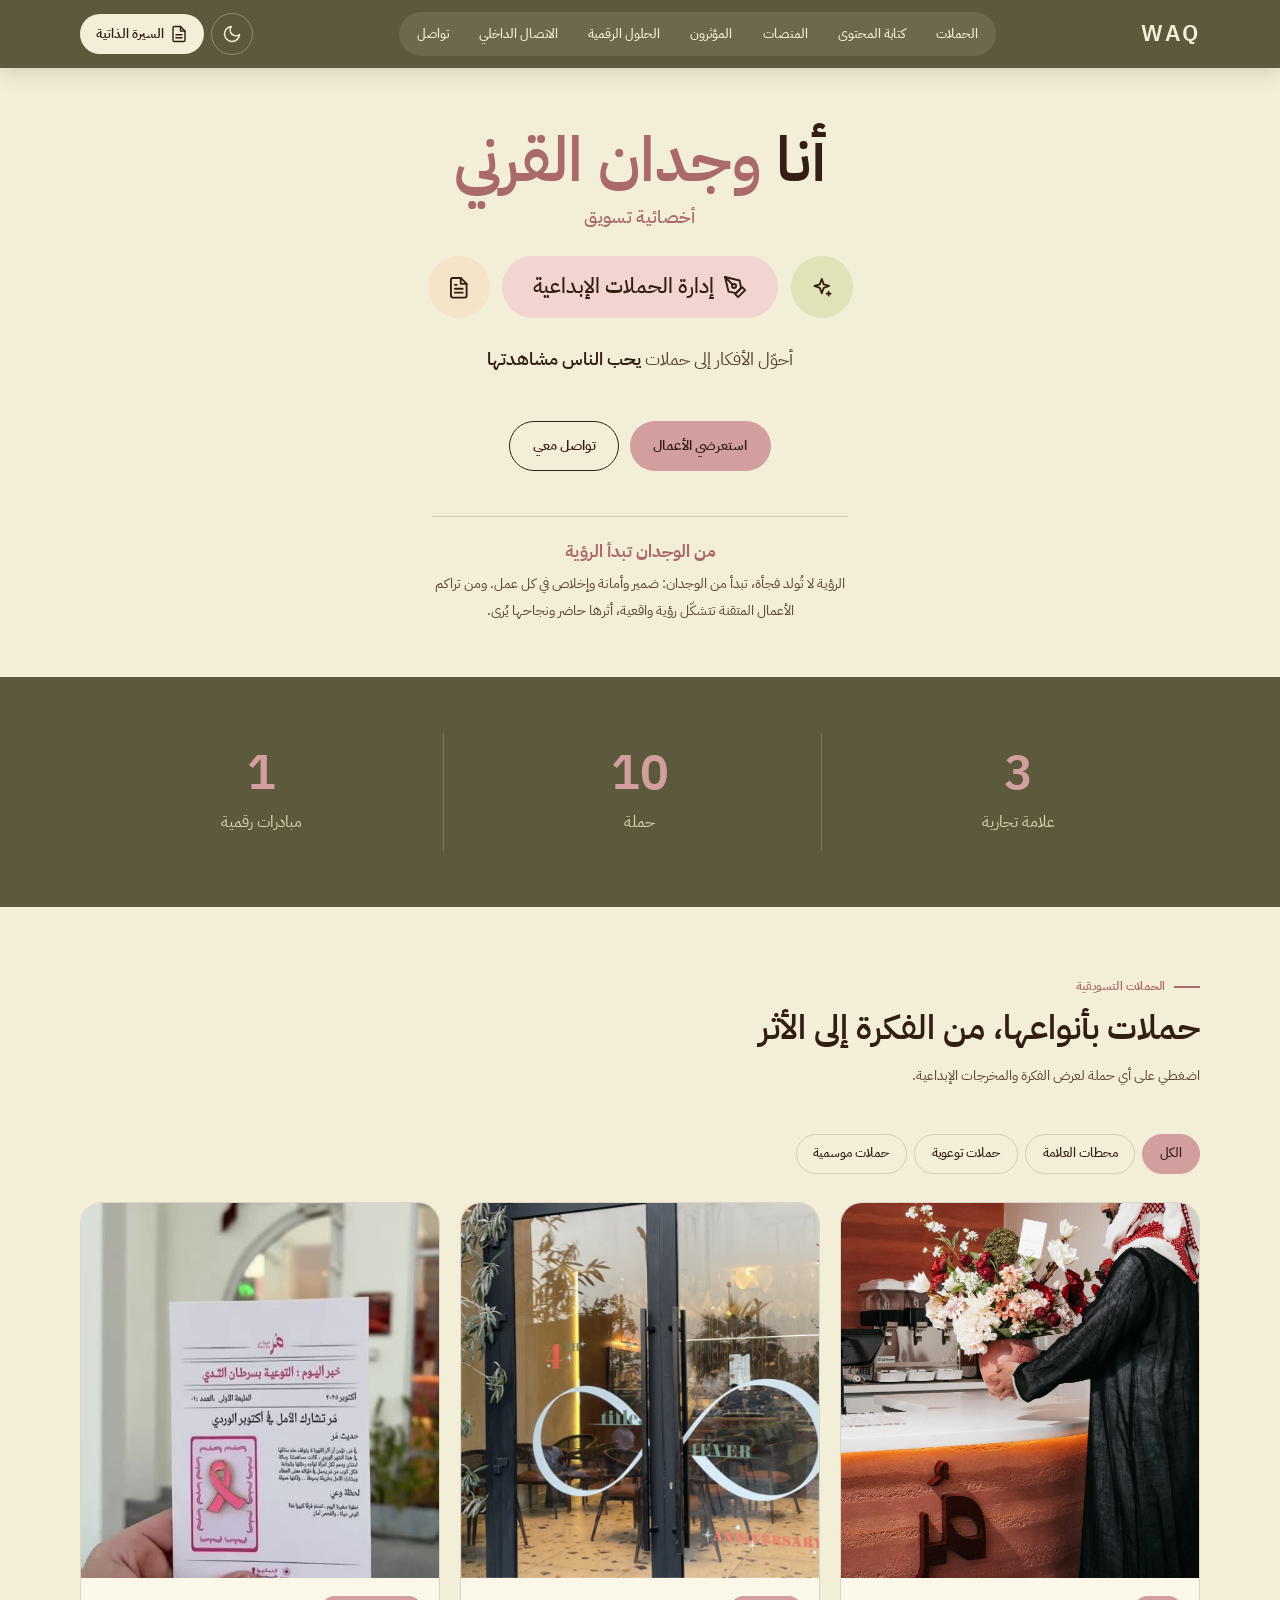
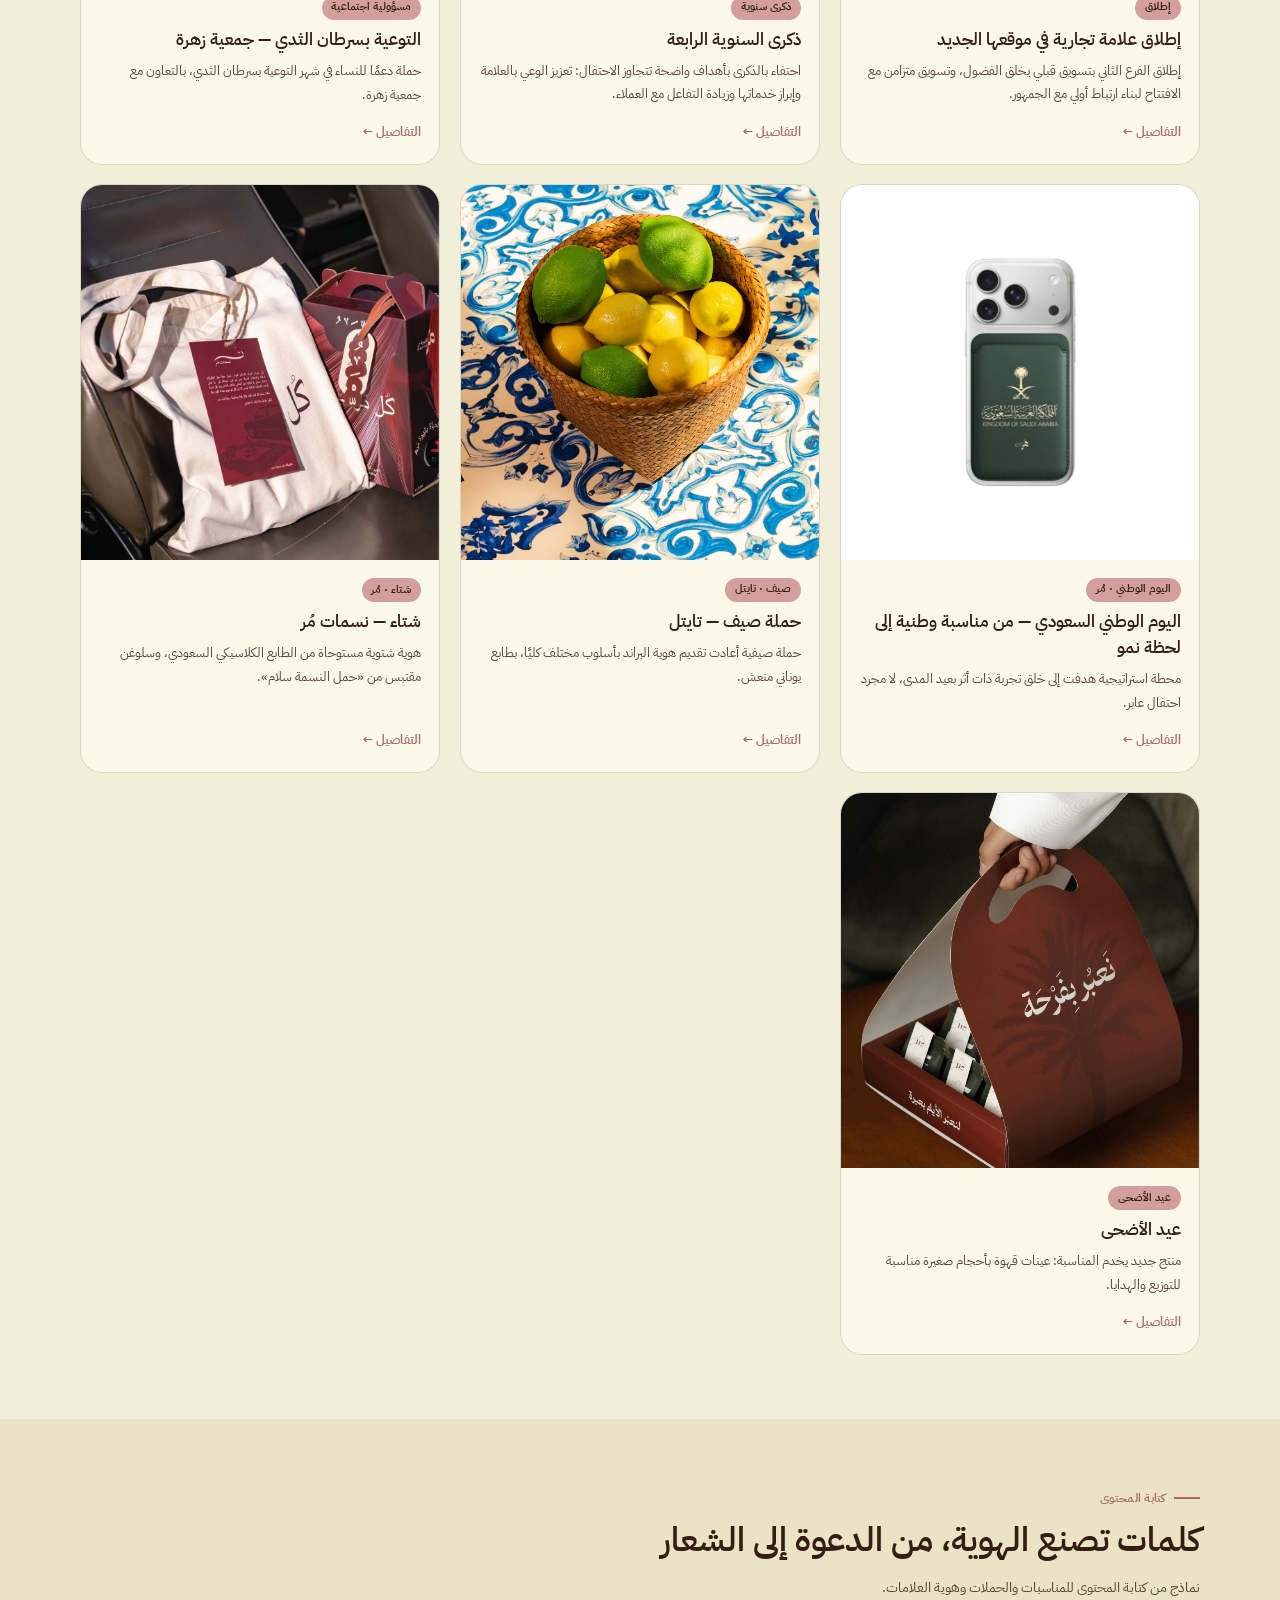
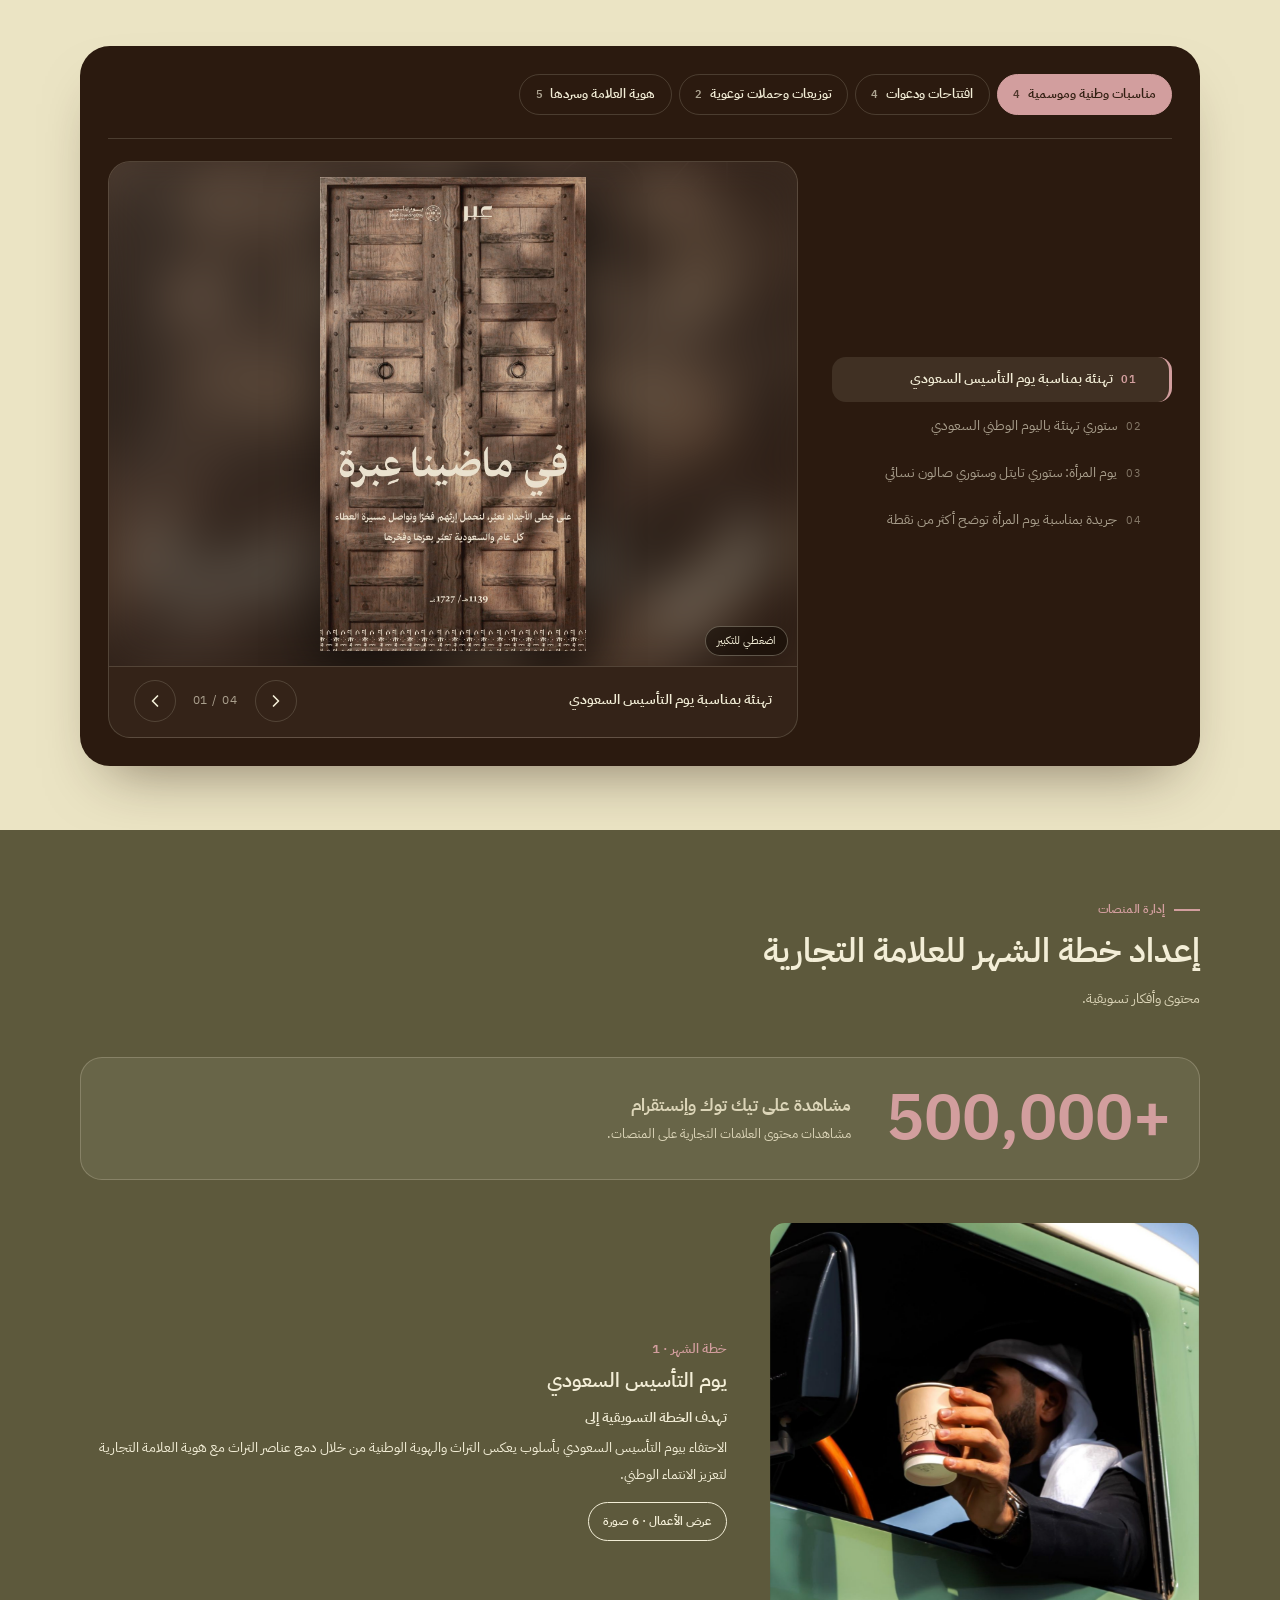
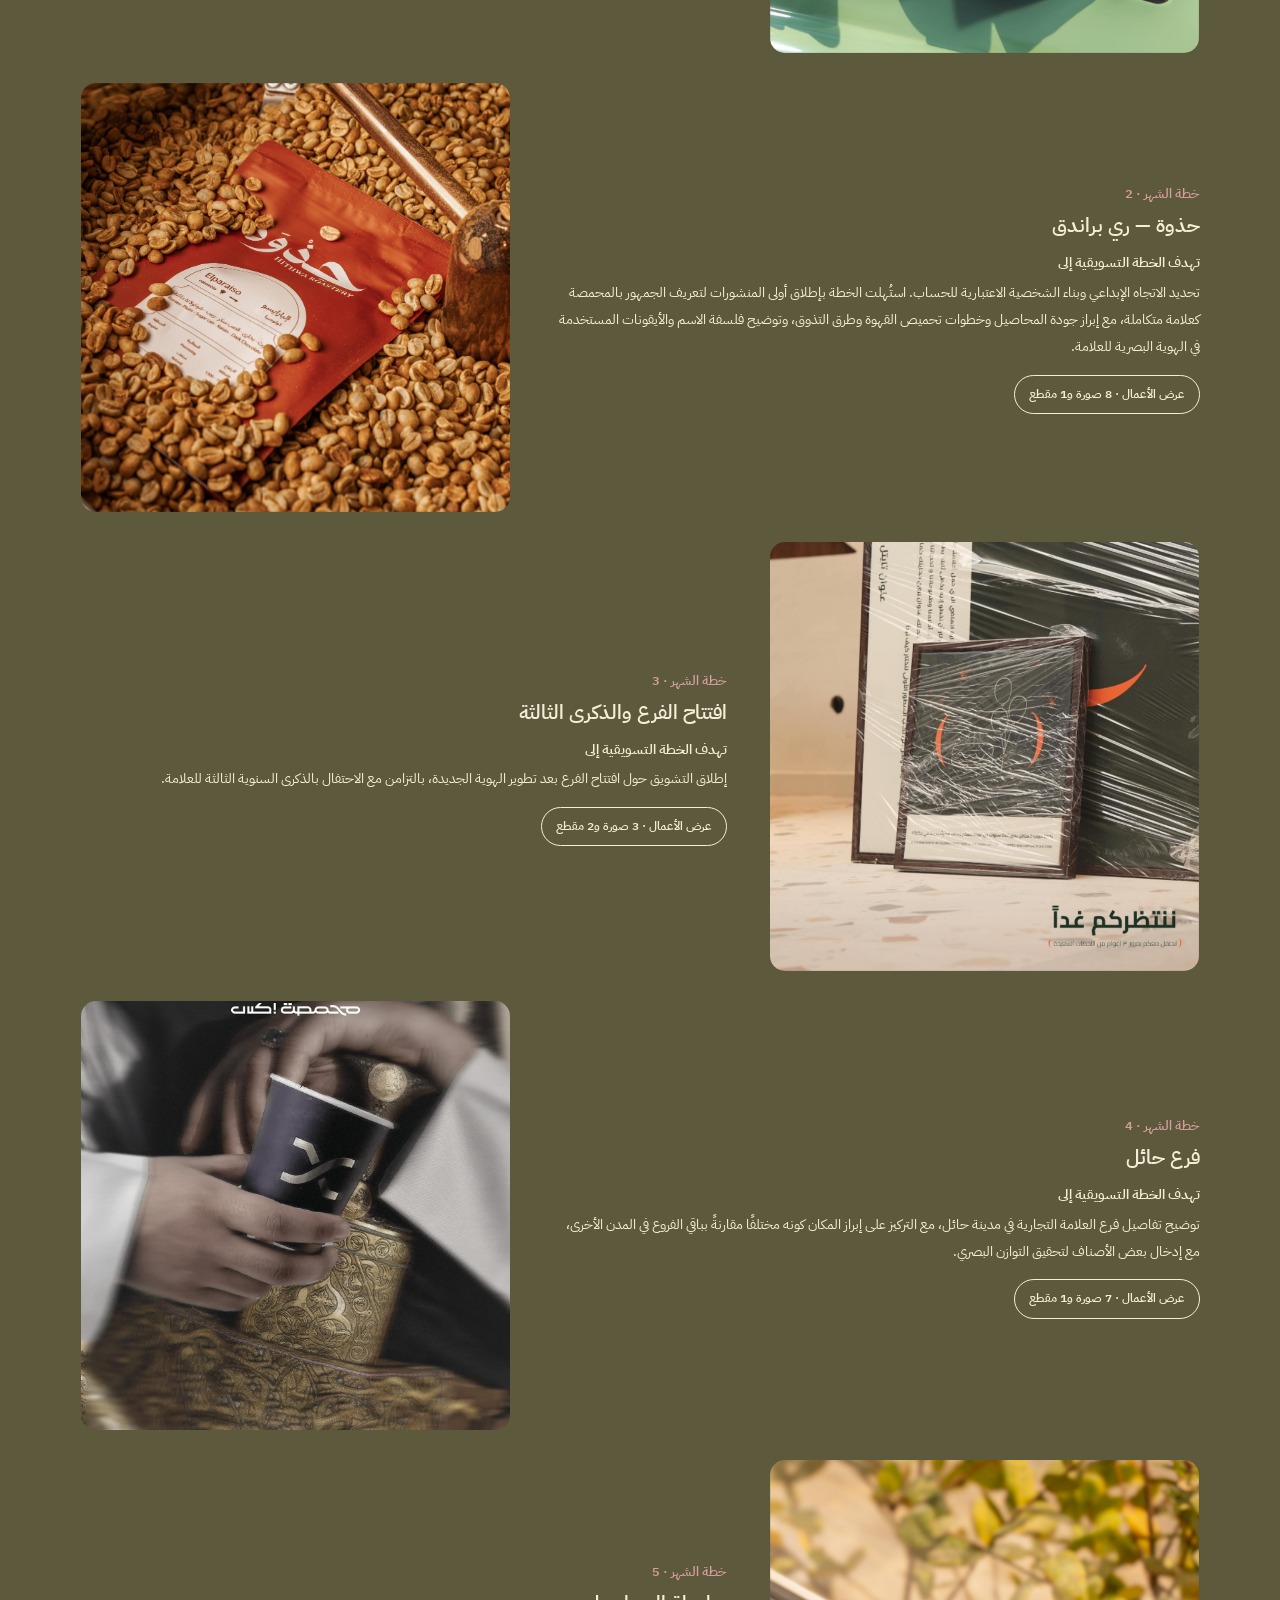
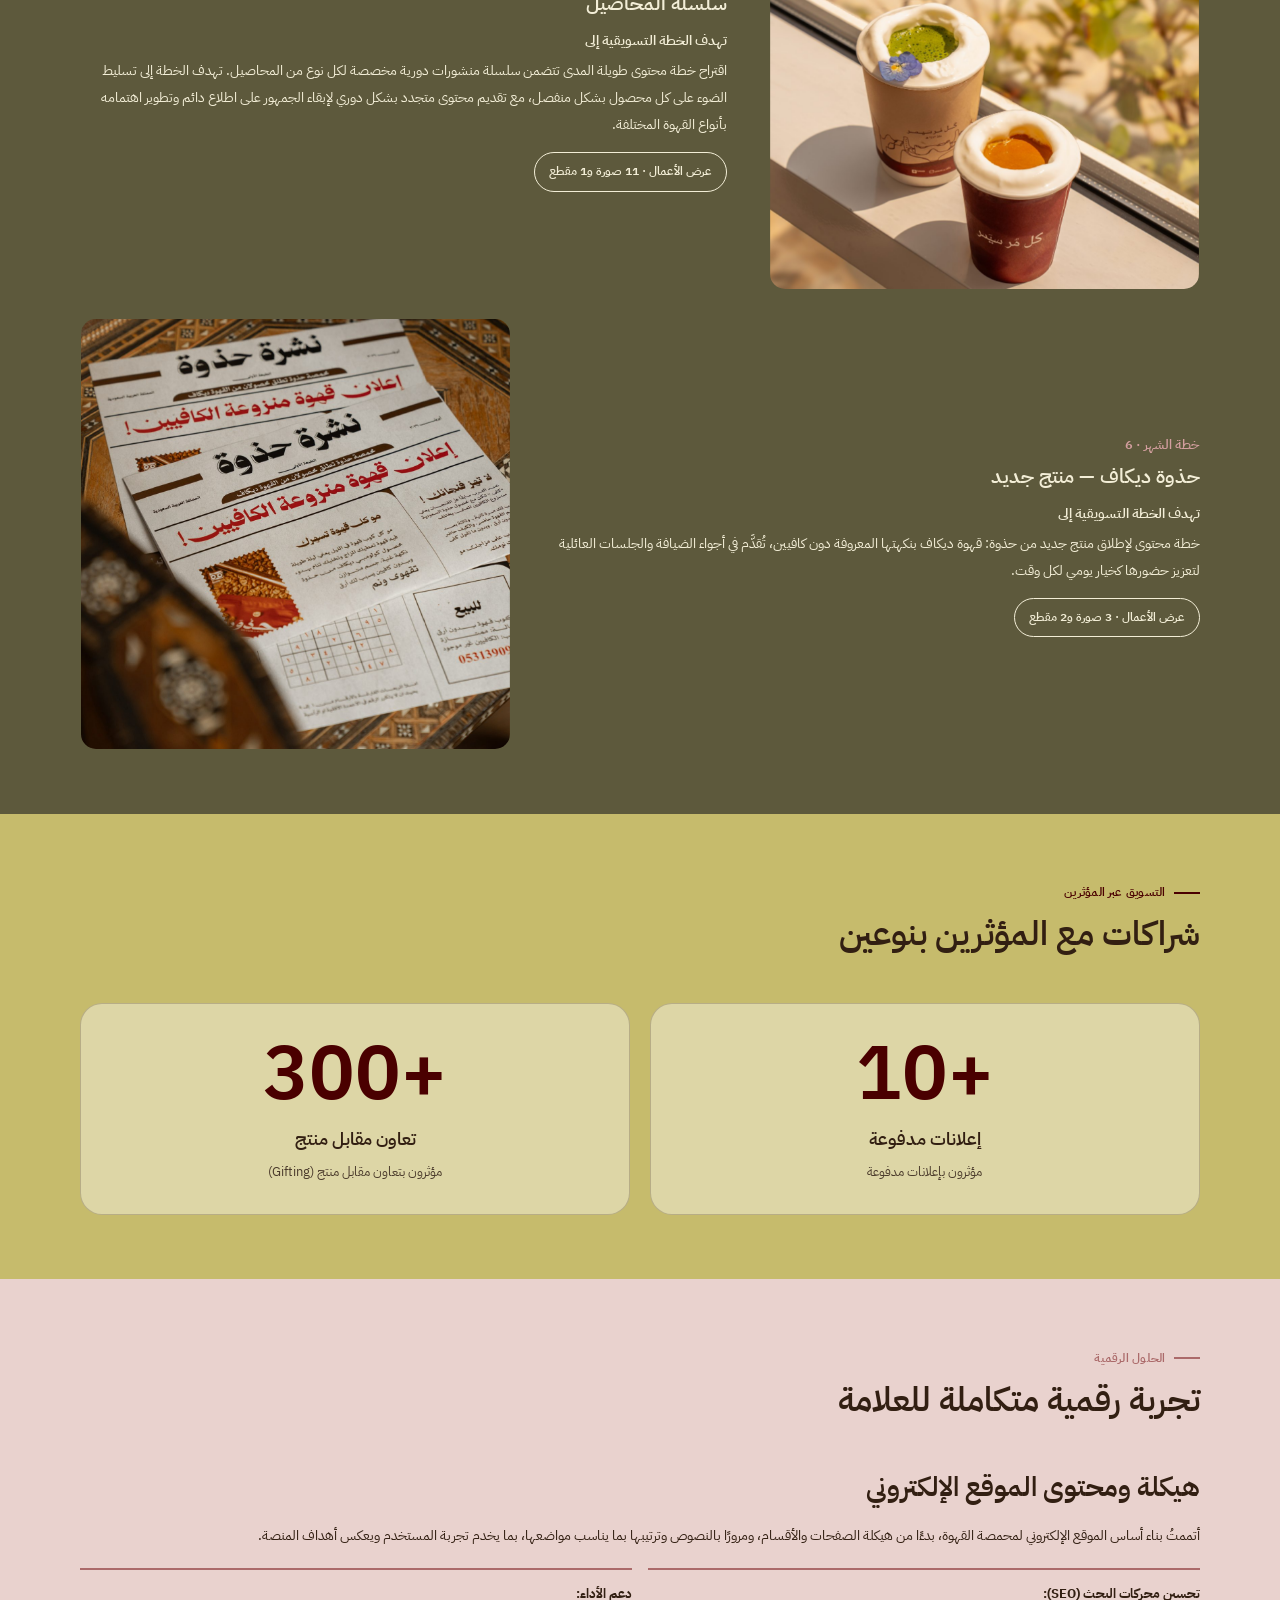
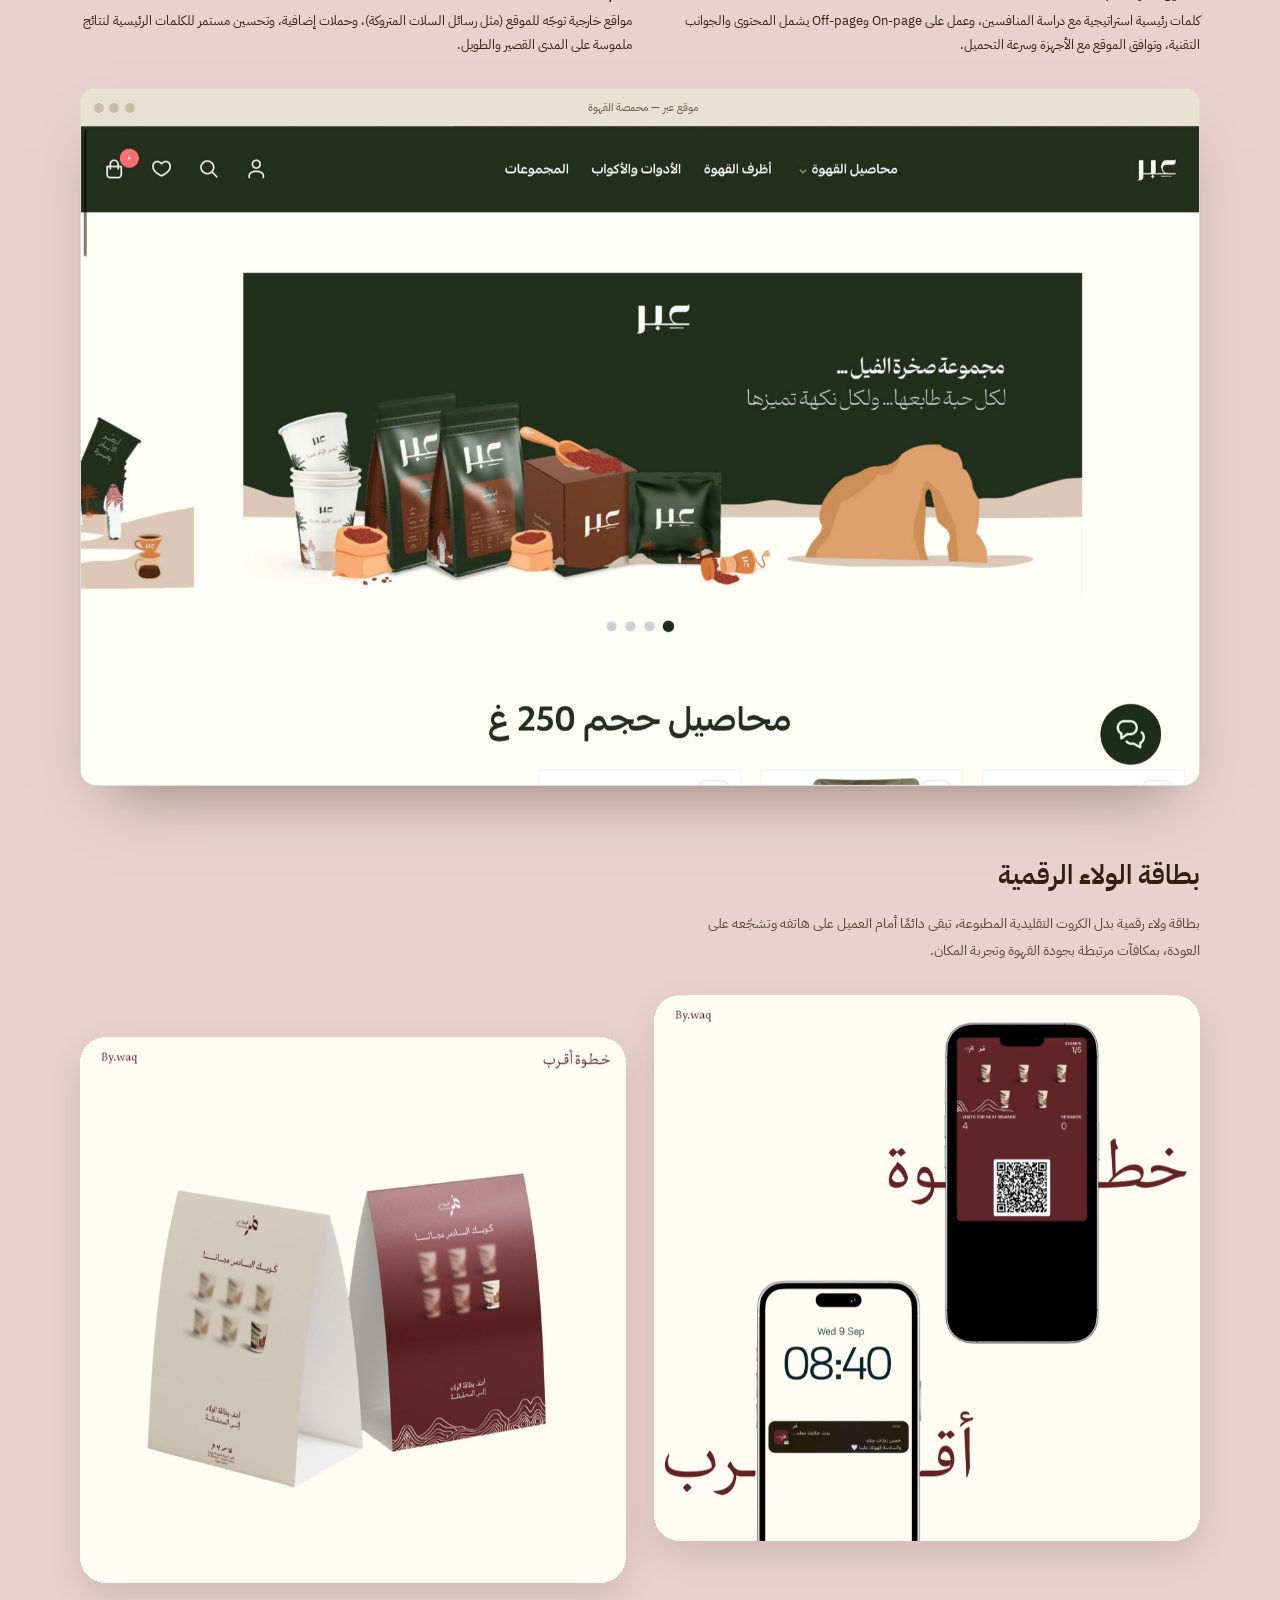
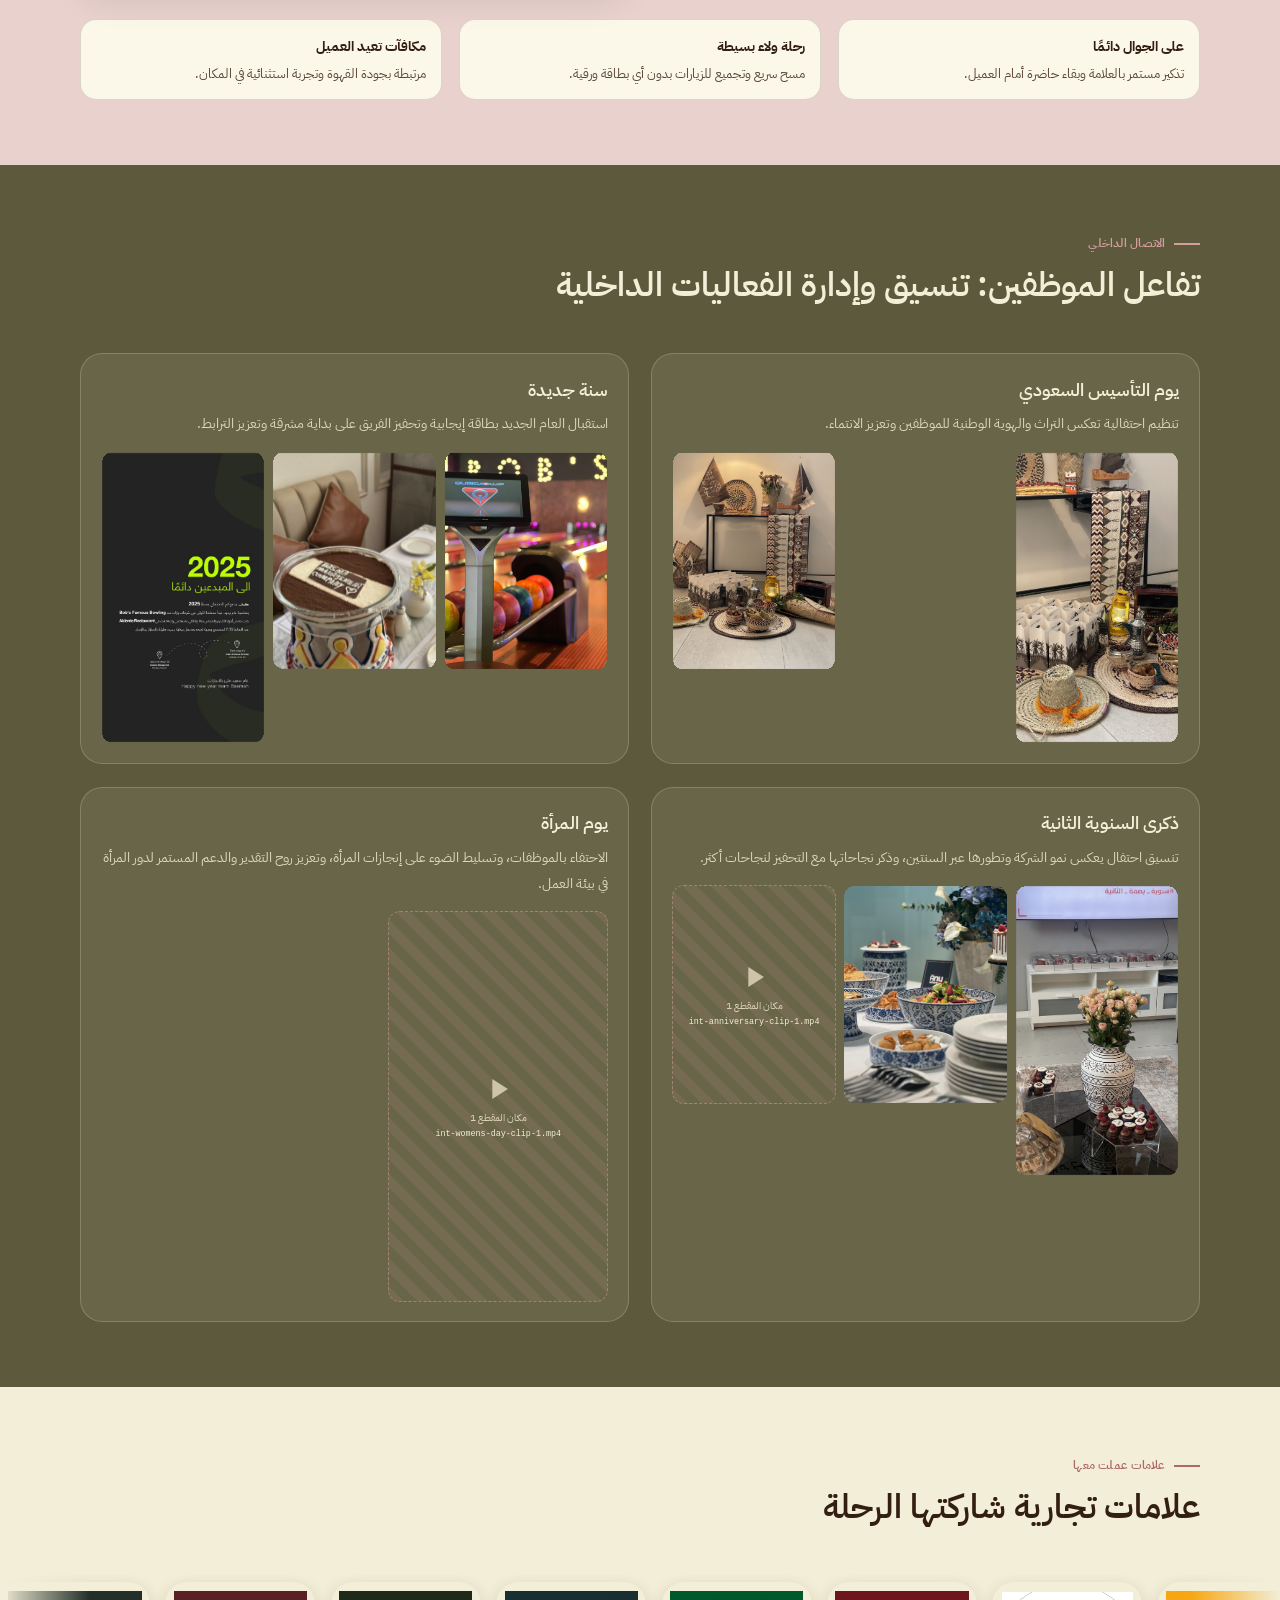
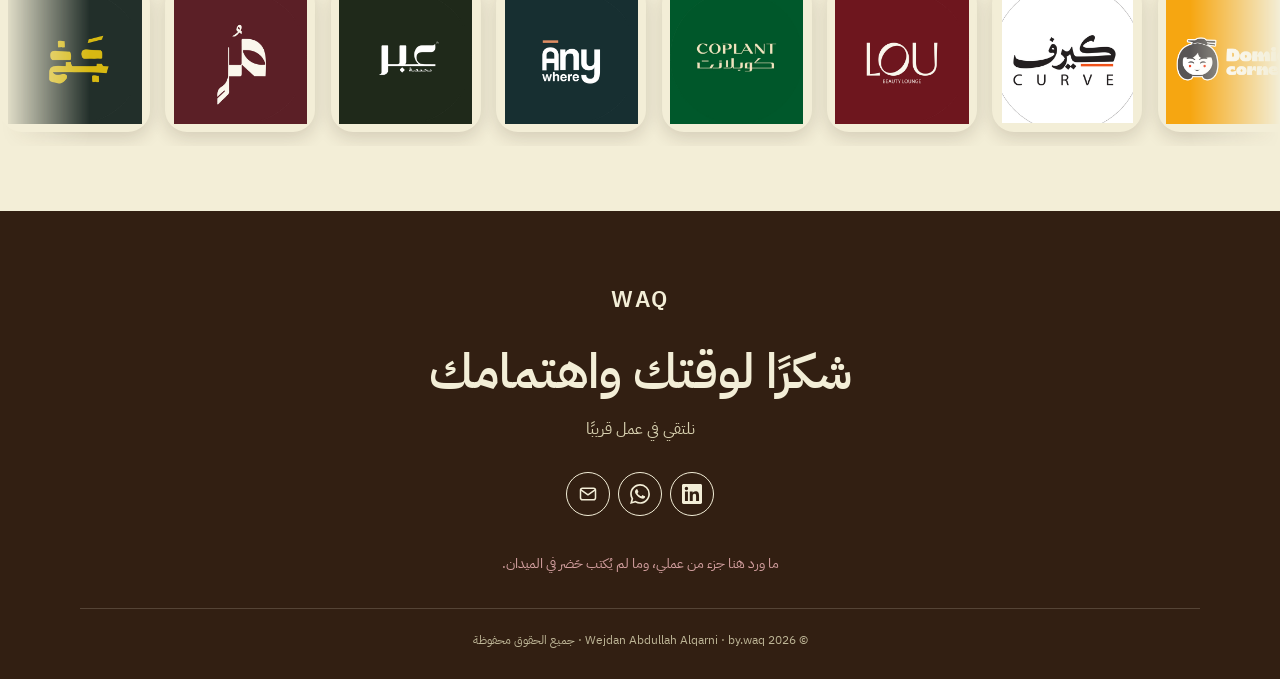
==== index.html @ c2cfd073 "Add files via upload" ====
<!doctype html>
<html lang="ar" dir="rtl">
<head>
<meta charset="utf-8">
<meta name="viewport" content="width=device-width, initial-scale=1">
<title>وجدان القرني | أخصائية تسويق</title>
<meta name="description" content="ملف أعمال وجدان القرني — متخصصة في التسويق: حملات إبداعية ميدانية ورقمية، إدارة العلامات التجارية، وخطط المحتوى.">
<meta name="theme-color" content="#F3EED7">
<!--
  ============ قبل الرفع على GitHub ============
  ابحثي في هذا الملف عن  TODO  وبدّلي الروابط:
    #TODO-linkedin  ← رابط لينكدإن
    #TODO-whatsapp  ← رابط واتساب (مثال: https://wa.me/9665XXXXXXXX)
    #TODO-email     ← mailto:بريدك@example.com
    #TODO-video-... ← روابط مقاطع تيك توك / إنستقرام لكل حملة
  الصور: ارفعي كل صورة داخل مجلد images بنفس الاسم المكتوب في الخانة (jpg أو png).
-->
<link rel="preconnect" href="https://fonts.googleapis.com">
<link rel="preconnect" href="https://fonts.gstatic.com" crossorigin>
<link href="https://fonts.googleapis.com/css2?family=IBM+Plex+Sans+Arabic:wght@300;400;500;600;700&display=swap" rel="stylesheet">
<link rel="stylesheet" href="style.css">
<script>
  (function () {
    var d = document.documentElement; d.classList.add('js');
    var t = null; try { t = localStorage.getItem('theme'); } catch (e) {}
    if (t !== 'dark' && t !== 'light') t = window.matchMedia('(prefers-color-scheme: dark)').matches ? 'dark' : 'light';
    d.setAttribute('data-theme', t);
  })();
</script>
</head>
<body id="top">
<div class="progress" aria-hidden="true"></div>

<header class="site-header">
  <div class="container header-in">
    <a class="logo" href="#top" aria-label="WAQ — أعلى الصفحة"><span>W</span><span>A</span><span>Q</span></a>
    <nav class="nav" id="nav" aria-label="التنقل الرئيسي">
      <a href="#campaigns">الحملات</a>
      <a href="#writing">كتابة المحتوى</a>
      <a href="#platforms">المنصات</a>
      <a href="#influencers">المؤثرون</a>
      <a href="#digital">الحلول الرقمية</a>
      <a href="#internal">الاتصال الداخلي</a>
      <a href="#contact">تواصل</a>
    </nav>
    <div class="header-actions">
      <button class="icon-btn theme-toggle" id="theme-toggle" type="button" aria-pressed="false" aria-label="التبديل إلى الوضع الداكن"><svg class="sun" viewBox="0 0 24 24" fill="none" stroke="currentColor" stroke-width="1.8" stroke-linecap="round" aria-hidden="true"><circle cx="12" cy="12" r="4"/><path d="M12 2v2M12 20v2M2 12h2M20 12h2M4.9 4.9l1.4 1.4M17.7 17.7l1.4 1.4M4.9 19.1l1.4-1.4M17.7 6.3l1.4-1.4"/></svg><svg class="moon" viewBox="0 0 24 24" fill="none" stroke="currentColor" stroke-width="1.8" stroke-linecap="round" stroke-linejoin="round" aria-hidden="true"><path d="M21 12.8A9 9 0 1111.2 3a7 7 0 009.8 9.8z"/></svg></button>
      <a class="cv-btn" href="cv.pdf" target="_blank" rel="noopener"><svg viewBox="0 0 24 24" fill="none" stroke="currentColor" stroke-width="1.9" stroke-linecap="round" stroke-linejoin="round" aria-hidden="true"><path d="M14 2H6a2 2 0 00-2 2v16a2 2 0 002 2h12a2 2 0 002-2V8z"/><path d="M14 2v6h6M16 13H8M16 17H8"/></svg><span>السيرة الذاتية</span></a>
      <button class="icon-btn menu-btn" id="menu-btn" type="button" aria-expanded="false" aria-controls="nav" aria-label="القائمة">
        <svg viewBox="0 0 24 24" fill="none" stroke="currentColor" stroke-width="2" stroke-linecap="round" aria-hidden="true"><path d="M4 7h16M4 12h16M4 17h16"/></svg>
      </button>
    </div>
  </div>
</header>

<main>
  <!-- ========== الرئيسية ========== -->
  <section class="hero">
    <div class="container hero-in">
      <h1 class="reveal d1">أنا <em>وجدان القرني</em></h1>
      <p class="job reveal d1">أخصائية تسويق</p>
      <div class="roles reveal d2" id="roles" aria-live="polite">
        <span class="role-side" id="role-prev" style="--tint:#E1E2B8"><svg viewBox="0 0 24 24" fill="none" stroke="currentColor" stroke-width="1.9" stroke-linecap="round" stroke-linejoin="round" aria-hidden="true"><path d="M12 3l2 5.6L19.5 10 14 12l-2 5.6L10 12 4.5 10 10 8.6z"/><path d="M19 16v4M17 18h4"/></svg></span>
        <span class="role-main" id="role-main" style="--tint:#F2D5D0"><svg viewBox="0 0 24 24" fill="none" stroke="currentColor" stroke-width="1.9" stroke-linecap="round" stroke-linejoin="round" aria-hidden="true"><path d="M12 19l7-7 3 3-7 7-3-3z"/><path d="M18 13l-1.5-7.5L2 2l3.5 14.5L13 18l5-5z"/><path d="M2 2l7.6 7.6"/><circle cx="11" cy="11" r="2"/></svg><span class="role-text">إدارة الحملات الإبداعية</span></span>
        <span class="role-side" id="role-next" style="--tint:#F6E4C8"><svg viewBox="0 0 24 24" fill="none" stroke="currentColor" stroke-width="1.9" stroke-linecap="round" stroke-linejoin="round" aria-hidden="true"><path d="M14 2H6a2 2 0 00-2 2v16a2 2 0 002 2h12a2 2 0 002-2V8z"/><path d="M14 2v6h6M16 13H8M16 17H8M10 9H8"/></svg></span>
      </div>
      <p class="tagline reveal d2" id="tagline">أحوّل الأفكار إلى حملات <b>يحب الناس مشاهدتها</b></p>
      <div class="hero-actions reveal d2">
        <a class="btn btn-primary" href="#campaigns">استعرضي الأعمال</a>
        <a class="btn btn-ghost" href="#contact">تواصل معي</a>
      </div>
      <div class="hero-quote reveal">
        <strong>من الوجدان تبدأ الرؤية</strong>
        الرؤية لا تُولد فجأة، تبدأ من الوجدان: ضمير وأمانة وإخلاص في كل عمل. ومن تراكم الأعمال المتقنة تتشكّل رؤية واقعية، أثرها حاضر ونجاحها يُرى.
      </div>
    </div>
    <script type="application/json" id="roles-data">[{"title": "إدارة الحملات الإبداعية", "icon": "<svg viewBox=\"0 0 24 24\" fill=\"none\" stroke=\"currentColor\" stroke-width=\"1.9\" stroke-linecap=\"round\" stroke-linejoin=\"round\" aria-hidden=\"true\"><path d=\"M12 19l7-7 3 3-7 7-3-3z\"/><path d=\"M18 13l-1.5-7.5L2 2l3.5 14.5L13 18l5-5z\"/><path d=\"M2 2l7.6 7.6\"/><circle cx=\"11\" cy=\"11\" r=\"2\"/><\/svg>", "tint": "#F2D5D0", "tag": "أحوّل الأفكار إلى حملات <b>يحب الناس مشاهدتها<\/b>"}, {"title": "كتابة المحتوى", "icon": "<svg viewBox=\"0 0 24 24\" fill=\"none\" stroke=\"currentColor\" stroke-width=\"1.9\" stroke-linecap=\"round\" stroke-linejoin=\"round\" aria-hidden=\"true\"><path d=\"M14 2H6a2 2 0 00-2 2v16a2 2 0 002 2h12a2 2 0 002-2V8z\"/><path d=\"M14 2v6h6M16 13H8M16 17H8M10 9H8\"/><\/svg>", "tint": "#F6E4C8", "tag": "أكتب رسائل واضحة وهادفة <b>تترك أثرًا<\/b>"}, {"title": "إدارة العلامات التجارية", "icon": "<svg viewBox=\"0 0 24 24\" fill=\"none\" stroke=\"currentColor\" stroke-width=\"1.9\" stroke-linecap=\"round\" stroke-linejoin=\"round\" aria-hidden=\"true\"><path d=\"M12 3l2 5.6L19.5 10 14 12l-2 5.6L10 12 4.5 10 10 8.6z\"/><path d=\"M19 16v4M17 18h4\"/><\/svg>", "tint": "#E1E2B8", "tag": "أبني حضور العلامة <b>من الفكرة إلى الأثر<\/b>"}]</script>
  </section>

  <!-- ========== العدّادات ========== -->
  <section class="band stats" aria-label="أرقام">
    <div class="container stats-grid">
      <div class="stat reveal"><span class="num" data-target="10" data-suffix="+">10+</span><div class="stat-label">علامة تجارية</div></div>
      <div class="stat reveal d1"><span class="num" data-target="30" data-suffix="+">30+</span><div class="stat-label">حملة</div></div>
      <div class="stat reveal d2"><span class="num" data-target="4" data-suffix="+">4+</span><div class="stat-label">مبادرات رقمية</div></div>
    </div>
  </section>

  <!-- ========== الحملات ========== -->
  <section class="section" id="campaigns">
    <div class="container">
      <div class="section-head reveal">
        <span class="eyebrow">الحملات التسويقية</span>
        <h2 class="title">حملات بأنواعها، من الفكرة إلى الأثر</h2>
        <p class="lead">اضغطي على أي حملة لعرض الفكرة والمخرجات الإبداعية.</p>
      </div>
      <div class="filters reveal" role="group" aria-label="تصفية الحملات">
        <button class="filter" type="button" data-filter="all" aria-pressed="true">الكل</button>
        <button class="filter" type="button" data-filter="launch" aria-pressed="false">محطات العلامة</button>
        <button class="filter" type="button" data-filter="awareness" aria-pressed="false">حملات توعوية</button>
        <button class="filter" type="button" data-filter="seasonal" aria-pressed="false">حملات موسمية</button>
      </div>
      <div class="cards">
        <article class="card" data-cat="launch" id="c-launch-1">
          <figure class="slot " data-src="launch-1-cover" data-alt="إطلاق علامة تجارية في موقعها الجديد — الغلاف"><span class="slot-label"><svg viewBox="0 0 24 24" fill="none" stroke="currentColor" stroke-width="1.6" stroke-linecap="round" stroke-linejoin="round" aria-hidden="true"><rect x="3" y="5" width="18" height="14" rx="2.5"/><circle cx="8.5" cy="10.5" r="1.6"/><path d="M21 16l-5-5-8 8"/></svg>صورة هنا<b>launch-1-cover.jpg</b></span></figure>
          <div class="card-body">
            <span class="tag">إطلاق</span>
            <h3><button type="button" aria-haspopup="dialog">إطلاق علامة تجارية في موقعها الجديد</button></h3>
            <p class="ex">إطلاق الفرع الثاني بتسويق قبلي يخلق الفضول، وتسويق متزامن مع الافتتاح لبناء ارتباط أولي مع الجمهور.</p>
            <span class="more">التفاصيل</span>
          </div>
          <div class="detail" hidden>
            <span class="tag">محطات العلامة · إطلاق</span>
            <h3>إطلاق علامة تجارية في موقعها الجديد</h3>
            
            <h4>الفكرة</h4><p>تم بناء الحملة بما يتوافق مع هوية العلامة، مع مراعاة طبيعة الفرع الثاني واختلاف جمهوره، والتركيز على تقديم تجربة إطلاق تعكس روح المكان وأسلوبه.</p><p>اعتمدت الحملة على تسويق قبلي لخلق الفضول، وتسويق متزامن مع الافتتاح لتعزيز الحضور وبناء ارتباط أولي مع الجمهور، مع الحفاظ على انسجام الرسالة البصرية والمحتوى عبر جميع نقاط التواصل.</p><h4>النهج الإبداعي للحملة</h4><p><b>المرجعيات الثقافية والبصرية:</b> استلهمت عناصر الحملة من رموز الهوية المتجذّرة في الذاكرة، حيث حضر الخيل بوصفه رمزًا للأصالة والماضي الحاضر، إلى جانب الهاتف والراديو كإشارات لزمنٍ عاش في التفاصيل وما زال أثره حاضرًا.</p><p><b>امتداد التراث في تجربة معاصرة:</b> تم اختيار عناصر مصنوعة يدويًا ضمن دعوات الافتتاح، لتجسيد الإبداع والأصالة المتجذّرة في الثقافة المحلية، وتحويل الدعوة إلى قطعة تحمل معنى وهوية.</p>
            <div class="gallery clips mosaic"><figure class="slot " data-src="launch-1-cover" data-alt="إطلاق علامة تجارية في موقعها الجديد — الغلاف" style="--r:4 / 5"><span class="slot-label"><svg viewBox="0 0 24 24" fill="none" stroke="currentColor" stroke-width="1.6" stroke-linecap="round" stroke-linejoin="round" aria-hidden="true"><rect x="3" y="5" width="18" height="14" rx="2.5"/><circle cx="8.5" cy="10.5" r="1.6"/><path d="M21 16l-5-5-8 8"/></svg>صورة هنا<b>launch-1-cover.jpg</b></span></figure><figure class="slot " data-src="launch-1-1" data-alt="إطلاق علامة تجارية في موقعها الجديد — صورة 1" style="--r:4 / 5"><span class="slot-label"><svg viewBox="0 0 24 24" fill="none" stroke="currentColor" stroke-width="1.6" stroke-linecap="round" stroke-linejoin="round" aria-hidden="true"><rect x="3" y="5" width="18" height="14" rx="2.5"/><circle cx="8.5" cy="10.5" r="1.6"/><path d="M21 16l-5-5-8 8"/></svg>صورة هنا<b>launch-1-1.jpg</b></span></figure><figure class="slot " data-src="launch-1-2" data-alt="إطلاق علامة تجارية في موقعها الجديد — صورة 2" style="--r:4 / 5"><span class="slot-label"><svg viewBox="0 0 24 24" fill="none" stroke="currentColor" stroke-width="1.6" stroke-linecap="round" stroke-linejoin="round" aria-hidden="true"><rect x="3" y="5" width="18" height="14" rx="2.5"/><circle cx="8.5" cy="10.5" r="1.6"/><path d="M21 16l-5-5-8 8"/></svg>صورة هنا<b>launch-1-2.jpg</b></span></figure><figure class="slot clip" data-embed="launch-1-clip-1.mp4" style="--r:9 / 16"><span class="slot-label"><svg viewBox="0 0 24 24" fill="currentColor" aria-hidden="true"><path d="M8 5v14l11-7z"/></svg>مكان المقطع 1<b>launch-1-clip-1.mp4</b></span></figure><figure class="slot clip" data-embed="launch-1-clip-2.mp4" style="--r:9 / 16"><span class="slot-label"><svg viewBox="0 0 24 24" fill="currentColor" aria-hidden="true"><path d="M8 5v14l11-7z"/></svg>مكان المقطع 2<b>launch-1-clip-2.mp4</b></span></figure><figure class="slot clip" data-embed="launch-1-clip-3.mp4" style="--r:9 / 16"><span class="slot-label"><svg viewBox="0 0 24 24" fill="currentColor" aria-hidden="true"><path d="M8 5v14l11-7z"/></svg>مكان المقطع 3<b>launch-1-clip-3.mp4</b></span></figure></div>
            
          </div>
        </article>
        <article class="card" data-cat="launch" id="c-anniversary-4">
          <figure class="slot " data-src="anniversary-4-cover" data-alt="ذكرى السنوية الرابعة — الغلاف"><span class="slot-label"><svg viewBox="0 0 24 24" fill="none" stroke="currentColor" stroke-width="1.6" stroke-linecap="round" stroke-linejoin="round" aria-hidden="true"><rect x="3" y="5" width="18" height="14" rx="2.5"/><circle cx="8.5" cy="10.5" r="1.6"/><path d="M21 16l-5-5-8 8"/></svg>صورة هنا<b>anniversary-4-cover.jpg</b></span></figure>
          <div class="card-body">
            <span class="tag">ذكرى سنوية</span>
            <h3><button type="button" aria-haspopup="dialog">ذكرى السنوية الرابعة</button></h3>
            <p class="ex">احتفاء بالذكرى بأهداف واضحة تتجاوز الاحتفال: تعزيز الوعي بالعلامة وإبراز خدماتها وزيادة التفاعل مع العملاء.</p>
            <span class="more">التفاصيل</span>
          </div>
          <div class="detail" hidden>
            <span class="tag">محطات العلامة · ذكرى سنوية</span>
            <h3>ذكرى السنوية الرابعة</h3>
            
            <h4>الفكرة</h4><p>جاءت هذه الحملة احتفاءً بالذكرى السنوية الرابعة بأسلوب مختلف عن المعتاد، إذ طُرحت خطة متميزة تختلف عن الحملات السابقة، حيث تم رسم أهداف واضحة تتجاوز كونها مجرد احتفال بالذكرى، لتسهم في تعزيز الوعي بالعلامة، وإبراز خدماتها الأساسية، وزيادة التفاعل مع العملاء.</p><h4>المخرجات الإبداعية</h4><p><b>الهدايا التذكارية:</b> صُنعت بتصاميم خاصة بهوية العلامة التجارية، واختيرت ميداليات بدرجات ألوان محددة وعبارات مختلفة.</p><p><b>التجربة داخل الفعالية:</b> تنسيق الفعالية على مدار يومين بأسلوب كلاسيكي، مع دمج الخدمات الأساسية للعلامة مثل الكيترنق ضمن التنسيق بشكل مبتكر.</p><p><b>المحتوى البصري والتسويقي:</b> صور وفيديوهات الحملة، والتسويق عبر المؤثرين، لدعم الحملة ونشرها للجمهور المستهدف.</p>
            <div class="gallery" style="grid-template-columns:repeat(3,1fr)"><figure class="slot " data-src="anniversary-4-cover" data-alt="ذكرى السنوية الرابعة — الغلاف" style="--r:4 / 5"><span class="slot-label"><svg viewBox="0 0 24 24" fill="none" stroke="currentColor" stroke-width="1.6" stroke-linecap="round" stroke-linejoin="round" aria-hidden="true"><rect x="3" y="5" width="18" height="14" rx="2.5"/><circle cx="8.5" cy="10.5" r="1.6"/><path d="M21 16l-5-5-8 8"/></svg>صورة هنا<b>anniversary-4-cover.jpg</b></span></figure><figure class="slot " data-src="anniversary-4-1" data-alt="ذكرى السنوية الرابعة — صورة 1" style="--r:4 / 5"><span class="slot-label"><svg viewBox="0 0 24 24" fill="none" stroke="currentColor" stroke-width="1.6" stroke-linecap="round" stroke-linejoin="round" aria-hidden="true"><rect x="3" y="5" width="18" height="14" rx="2.5"/><circle cx="8.5" cy="10.5" r="1.6"/><path d="M21 16l-5-5-8 8"/></svg>صورة هنا<b>anniversary-4-1.jpg</b></span></figure><figure class="slot " data-src="anniversary-4-2" data-alt="ذكرى السنوية الرابعة — صورة 2" style="--r:4 / 5"><span class="slot-label"><svg viewBox="0 0 24 24" fill="none" stroke="currentColor" stroke-width="1.6" stroke-linecap="round" stroke-linejoin="round" aria-hidden="true"><rect x="3" y="5" width="18" height="14" rx="2.5"/><circle cx="8.5" cy="10.5" r="1.6"/><path d="M21 16l-5-5-8 8"/></svg>صورة هنا<b>anniversary-4-2.jpg</b></span></figure><figure class="slot " data-src="anniversary-4-3" data-alt="ذكرى السنوية الرابعة — صورة 3" style="--r:4 / 5"><span class="slot-label"><svg viewBox="0 0 24 24" fill="none" stroke="currentColor" stroke-width="1.6" stroke-linecap="round" stroke-linejoin="round" aria-hidden="true"><rect x="3" y="5" width="18" height="14" rx="2.5"/><circle cx="8.5" cy="10.5" r="1.6"/><path d="M21 16l-5-5-8 8"/></svg>صورة هنا<b>anniversary-4-3.jpg</b></span></figure><figure class="slot " data-src="anniversary-4-4" data-alt="ذكرى السنوية الرابعة — صورة 4" style="--r:4 / 5"><span class="slot-label"><svg viewBox="0 0 24 24" fill="none" stroke="currentColor" stroke-width="1.6" stroke-linecap="round" stroke-linejoin="round" aria-hidden="true"><rect x="3" y="5" width="18" height="14" rx="2.5"/><circle cx="8.5" cy="10.5" r="1.6"/><path d="M21 16l-5-5-8 8"/></svg>صورة هنا<b>anniversary-4-4.jpg</b></span></figure><figure class="slot " data-src="anniversary-4-5" data-alt="ذكرى السنوية الرابعة — صورة 5" style="--r:4 / 5"><span class="slot-label"><svg viewBox="0 0 24 24" fill="none" stroke="currentColor" stroke-width="1.6" stroke-linecap="round" stroke-linejoin="round" aria-hidden="true"><rect x="3" y="5" width="18" height="14" rx="2.5"/><circle cx="8.5" cy="10.5" r="1.6"/><path d="M21 16l-5-5-8 8"/></svg>صورة هنا<b>anniversary-4-5.jpg</b></span></figure></div>
            
          </div>
        </article>
        <article class="card" data-cat="awareness" id="c-awareness-bc">
          <figure class="slot " data-src="awareness-bc-cover" data-alt="التوعية بسرطان الثدي — جمعية زهرة — الغلاف"><span class="slot-label"><svg viewBox="0 0 24 24" fill="none" stroke="currentColor" stroke-width="1.6" stroke-linecap="round" stroke-linejoin="round" aria-hidden="true"><rect x="3" y="5" width="18" height="14" rx="2.5"/><circle cx="8.5" cy="10.5" r="1.6"/><path d="M21 16l-5-5-8 8"/></svg>صورة هنا<b>awareness-bc-cover.jpg</b></span></figure>
          <div class="card-body">
            <span class="tag">مسؤولية اجتماعية</span>
            <h3><button type="button" aria-haspopup="dialog">التوعية بسرطان الثدي — جمعية زهرة</button></h3>
            <p class="ex">حملة دعمًا للنساء في شهر التوعية بسرطان الثدي، بالتعاون مع جمعية زهرة.</p>
            <span class="more">التفاصيل</span>
          </div>
          <div class="detail" hidden>
            <span class="tag">حملات توعوية · مسؤولية اجتماعية</span>
            <h3>التوعية بسرطان الثدي — جمعية زهرة</h3>
            
            <h4>الفكرة</h4><p>المساهمة في المجتمع ورفع الوعي بالقضايا الصحية مسؤولية لا تنفصل عن دور العلامات التي تمتلك صوتًا وحضورًا ومعرفة. وفي شهر التوعية بسرطان الثدي، جاءت الحملة دعمًا للنساء، وإيمانًا بأن التوعية فعل إنساني قبل أن تكون مبادرة تسويقية، وانطلاقًا من قناعة راسخة بأن نصف المجتمع نساء، ودعمهن واجب مستمر.</p><p>نُفذت الحملة بالتعاون مع جمعية زهرة، عبر تقديم ما أمكن من دعم ومشاركة، بهدف المساهمة في نشر الوعي، وتعزيز ثقافة الفحص المبكر، والوقوف إلى جانب النساء في هذه القضية الإنسانية.</p>
            <div class="gallery clips mosaic"><figure class="slot " data-src="awareness-bc-1" data-alt="التوعية بسرطان الثدي — جمعية زهرة — صورة 1" style="--r:4 / 5"><span class="slot-label"><svg viewBox="0 0 24 24" fill="none" stroke="currentColor" stroke-width="1.6" stroke-linecap="round" stroke-linejoin="round" aria-hidden="true"><rect x="3" y="5" width="18" height="14" rx="2.5"/><circle cx="8.5" cy="10.5" r="1.6"/><path d="M21 16l-5-5-8 8"/></svg>صورة هنا<b>awareness-bc-1.jpg</b></span></figure><figure class="slot " data-src="awareness-bc-2" data-alt="التوعية بسرطان الثدي — جمعية زهرة — صورة 2" style="--r:4 / 5"><span class="slot-label"><svg viewBox="0 0 24 24" fill="none" stroke="currentColor" stroke-width="1.6" stroke-linecap="round" stroke-linejoin="round" aria-hidden="true"><rect x="3" y="5" width="18" height="14" rx="2.5"/><circle cx="8.5" cy="10.5" r="1.6"/><path d="M21 16l-5-5-8 8"/></svg>صورة هنا<b>awareness-bc-2.jpg</b></span></figure><figure class="slot clip" data-embed="awareness-bc-clip-1.mp4" style="--r:9 / 16"><span class="slot-label"><svg viewBox="0 0 24 24" fill="currentColor" aria-hidden="true"><path d="M8 5v14l11-7z"/></svg>مكان المقطع 1<b>awareness-bc-clip-1.mp4</b></span></figure><figure class="slot clip" data-embed="awareness-bc-clip-2.mp4" style="--r:9 / 16"><span class="slot-label"><svg viewBox="0 0 24 24" fill="currentColor" aria-hidden="true"><path d="M8 5v14l11-7z"/></svg>مكان المقطع 2<b>awareness-bc-clip-2.mp4</b></span></figure></div>
            
          </div>
        </article>
        <article class="card" data-cat="seasonal" id="c-national-day">
          <figure class="slot " data-src="national-day-cover" data-alt="اليوم الوطني السعودي — من مناسبة وطنية إلى لحظة نمو — الغلاف"><span class="slot-label"><svg viewBox="0 0 24 24" fill="none" stroke="currentColor" stroke-width="1.6" stroke-linecap="round" stroke-linejoin="round" aria-hidden="true"><rect x="3" y="5" width="18" height="14" rx="2.5"/><circle cx="8.5" cy="10.5" r="1.6"/><path d="M21 16l-5-5-8 8"/></svg>صورة هنا<b>national-day-cover.jpg</b></span></figure>
          <div class="card-body">
            <span class="tag">اليوم الوطني · مُر</span>
            <h3><button type="button" aria-haspopup="dialog">اليوم الوطني السعودي — من مناسبة وطنية إلى لحظة نمو</button></h3>
            <p class="ex">محطة استراتيجية هدفت إلى خلق تجربة ذات أثر بعيد المدى، لا مجرد احتفال عابر.</p>
            <span class="more">التفاصيل</span>
          </div>
          <div class="detail" hidden>
            <span class="tag">حملات موسمية · اليوم الوطني</span>
            <h3>اليوم الوطني السعودي — من مناسبة وطنية إلى لحظة نمو</h3>
            <div class="brand-line">مُر</div>
            <h4>حملات بهوية وطنية ممتدة</h4><p>جاءت حملات اليوم الوطني السعودي كمساحة إبداعية للاحتفاء بالهوية السعودية بما تحمله من عمق ثقافي وتاريخي، مع تقديمها بصيغة معاصرة قابلة للاستمرار.</p><p>اعتمدت الحملات على الإطلاق المبكر، وبناء تجربة وطنية تتجاوز المناسبة، حيث ضمّت المنتجات والهدايا بأسلوب يعكس التراث السعودي ويترك أثرًا يبقى مع الجمهور، مع مراعاة اختلاف هوية كل علامة دون الخروج عن الإطار الوطني الجامع.</p><h4>من مناسبة وطنية إلى لحظة نمو</h4><p>الاحتفاء باليوم الوطني السعودي لعلامة مُر كان محطة استراتيجية هدفت إلى خلق تجربة ذات أثر بعيد المدى، لا مجرد احتفال عابر. تمت دراسة الحملة بكل جوانبها من المخرجات والبيئة والمنتجات وجودة التنفيذ، واستُخدمت استراتيجيات دقيقة لتحقيق الهدف الرئيسي والأهداف الفرعية، التي انعكست في نتائج واضحة على المدى القصير والطويل.</p><p><b>نقاط نجاح الحملة</b> كانت استراتيجية الإطلاق المبكر، مع استهداف فئة جديدة من الزوار لم يسبق أن ترددت على مُر، والأهم التركيز على جودة المنتجات وخدمة الزبائن، مما أتاح توسيع قاعدة الجمهور، ورفع الوعي بالفرع الجديد، وكهدف رئيسي زيادة المبيعات، مع الحفاظ على ارتباط العلامة بالهوية الوطنية وروح اليوم الوطني.</p><h4>المخرجات الإبداعية</h4><p>اختيار ما يُقدَّم للزوار من ذكرى وطنية كان من أهم عناصر الحملة، لأننا نسعى لترك قيمة دائمة. استفدنا من حب وانتماء السعوديين للمسات الوطنية، فتم اختيار عناصر تترك أثرًا، ترافق الزائر دائمًا، وتكون ذات فائدة وطابع سعودي أصيل مع هوية مُر.</p><p>ومن ضمن دعم الحملة، جاء تحديد العروض المناسبة وتواريخها وتفاصيل أخرى، تكمل الخطة التسويقية، والحضور على المنصات بشكل مكثف.</p><p><b>العمل على خطة تسويقية وخطوات متسلسلة واضحة، وصل بنا إلى نتائج غير مسبوقة، ليست لحظية، بل أثر مستمر.</b></p>
            <div class="gallery" style="grid-template-columns:repeat(1,1fr)"><figure class="slot " data-src="national-day-cover" data-alt="اليوم الوطني السعودي — من مناسبة وطنية إلى لحظة نمو — الغلاف" style="--r:4 / 5"><span class="slot-label"><svg viewBox="0 0 24 24" fill="none" stroke="currentColor" stroke-width="1.6" stroke-linecap="round" stroke-linejoin="round" aria-hidden="true"><rect x="3" y="5" width="18" height="14" rx="2.5"/><circle cx="8.5" cy="10.5" r="1.6"/><path d="M21 16l-5-5-8 8"/></svg>صورة هنا<b>national-day-cover.jpg</b></span></figure></div>
            
          </div>
        </article>
        <article class="card" data-cat="seasonal" id="c-summer-title">
          <figure class="slot " data-src="summer-title-cover" data-alt="حملة صيف — تايتل — الغلاف"><span class="slot-label"><svg viewBox="0 0 24 24" fill="none" stroke="currentColor" stroke-width="1.6" stroke-linecap="round" stroke-linejoin="round" aria-hidden="true"><rect x="3" y="5" width="18" height="14" rx="2.5"/><circle cx="8.5" cy="10.5" r="1.6"/><path d="M21 16l-5-5-8 8"/></svg>صورة هنا<b>summer-title-cover.jpg</b></span></figure>
          <div class="card-body">
            <span class="tag">صيف · تايتل</span>
            <h3><button type="button" aria-haspopup="dialog">حملة صيف — تايتل</button></h3>
            <p class="ex">حملة صيفية أعادت تقديم هوية البراند بأسلوب مختلف كليًا، بطابع يوناني منعش.</p>
            <span class="more">التفاصيل</span>
          </div>
          <div class="detail" hidden>
            <span class="tag">حملات موسمية · صيف</span>
            <h3>حملة صيف — تايتل</h3>
            <div class="brand-line">تايتل</div>
            <h4>الفكرة</h4><p>حملة صيفية أعادت تقديم هوية البراند بأسلوب مختلف كليًا، مستوحى من أجواء المدن الصيفية، حيث تم اعتماد الطابع اليوناني كلغة بصرية تعكس الانتعاش، من خلال الألوان، وأسلوب التصوير، وحضور العلامة على السوشيال ميديا والباكجات.</p><h4>المخرجات الإبداعية</h4><p>تجسّدت الهوية الجديدة بعناصر بسيطة وواضحة، كان محورها الأساسي جوز الهند كعنصر بصري وتجريبي، إلى جانب إطلاق منتجات منعشة مثل الآيس كريم، وتحديث تفاصيل المكان بما يعكس أجواء صيفية خفيفة ومتماسكة مع روح الحملة.</p>
            <div class="gallery" style="grid-template-columns:repeat(3,1fr)"><figure class="slot " data-src="summer-title-cover" data-alt="حملة صيف — تايتل — الغلاف" style="--r:4 / 5"><span class="slot-label"><svg viewBox="0 0 24 24" fill="none" stroke="currentColor" stroke-width="1.6" stroke-linecap="round" stroke-linejoin="round" aria-hidden="true"><rect x="3" y="5" width="18" height="14" rx="2.5"/><circle cx="8.5" cy="10.5" r="1.6"/><path d="M21 16l-5-5-8 8"/></svg>صورة هنا<b>summer-title-cover.jpg</b></span></figure><figure class="slot " data-src="summer-title-1" data-alt="حملة صيف — تايتل — صورة 1" style="--r:4 / 5"><span class="slot-label"><svg viewBox="0 0 24 24" fill="none" stroke="currentColor" stroke-width="1.6" stroke-linecap="round" stroke-linejoin="round" aria-hidden="true"><rect x="3" y="5" width="18" height="14" rx="2.5"/><circle cx="8.5" cy="10.5" r="1.6"/><path d="M21 16l-5-5-8 8"/></svg>صورة هنا<b>summer-title-1.jpg</b></span></figure><figure class="slot " data-src="summer-title-2" data-alt="حملة صيف — تايتل — صورة 2" style="--r:4 / 5"><span class="slot-label"><svg viewBox="0 0 24 24" fill="none" stroke="currentColor" stroke-width="1.6" stroke-linecap="round" stroke-linejoin="round" aria-hidden="true"><rect x="3" y="5" width="18" height="14" rx="2.5"/><circle cx="8.5" cy="10.5" r="1.6"/><path d="M21 16l-5-5-8 8"/></svg>صورة هنا<b>summer-title-2.jpg</b></span></figure><figure class="slot " data-src="summer-title-3" data-alt="حملة صيف — تايتل — صورة 3" style="--r:4 / 5"><span class="slot-label"><svg viewBox="0 0 24 24" fill="none" stroke="currentColor" stroke-width="1.6" stroke-linecap="round" stroke-linejoin="round" aria-hidden="true"><rect x="3" y="5" width="18" height="14" rx="2.5"/><circle cx="8.5" cy="10.5" r="1.6"/><path d="M21 16l-5-5-8 8"/></svg>صورة هنا<b>summer-title-3.jpg</b></span></figure><figure class="slot " data-src="summer-title-4" data-alt="حملة صيف — تايتل — صورة 4" style="--r:4 / 5"><span class="slot-label"><svg viewBox="0 0 24 24" fill="none" stroke="currentColor" stroke-width="1.6" stroke-linecap="round" stroke-linejoin="round" aria-hidden="true"><rect x="3" y="5" width="18" height="14" rx="2.5"/><circle cx="8.5" cy="10.5" r="1.6"/><path d="M21 16l-5-5-8 8"/></svg>صورة هنا<b>summer-title-4.jpg</b></span></figure><figure class="slot " data-src="summer-title-5" data-alt="حملة صيف — تايتل — صورة 5" style="--r:4 / 5"><span class="slot-label"><svg viewBox="0 0 24 24" fill="none" stroke="currentColor" stroke-width="1.6" stroke-linecap="round" stroke-linejoin="round" aria-hidden="true"><rect x="3" y="5" width="18" height="14" rx="2.5"/><circle cx="8.5" cy="10.5" r="1.6"/><path d="M21 16l-5-5-8 8"/></svg>صورة هنا<b>summer-title-5.jpg</b></span></figure></div>
            
          </div>
        </article>
        <article class="card" data-cat="seasonal" id="c-winter-mor">
          <figure class="slot " data-src="winter-mor-cover" data-alt="شتاء — نسمات مُر — الغلاف"><span class="slot-label"><svg viewBox="0 0 24 24" fill="none" stroke="currentColor" stroke-width="1.6" stroke-linecap="round" stroke-linejoin="round" aria-hidden="true"><rect x="3" y="5" width="18" height="14" rx="2.5"/><circle cx="8.5" cy="10.5" r="1.6"/><path d="M21 16l-5-5-8 8"/></svg>صورة هنا<b>winter-mor-cover.jpg</b></span></figure>
          <div class="card-body">
            <span class="tag">شتاء · مُر</span>
            <h3><button type="button" aria-haspopup="dialog">شتاء — نسمات مُر</button></h3>
            <p class="ex">هوية شتوية مستوحاة من الطابع الكلاسيكي السعودي، وسلوغن مقتبس من «حمل النسمة سلام».</p>
            <span class="more">التفاصيل</span>
          </div>
          <div class="detail" hidden>
            <span class="tag">حملات موسمية · شتاء</span>
            <h3>شتاء — نسمات مُر</h3>
            <div class="brand-line">مُر</div>
            <h4>الفكرة</h4><p>انطلقت حملة نسمات مُر بهوية شتوية مستوحاة من الطابع الكلاسيكي السعودي، وجاء السلوغن اقتباسًا من أغنية الفنان محمد عبده «حمل النسمة سلام»، بما ينسجم مع هوية مُر وعودتها للأصالة والرموز القديمة.</p><p>اعتمدت الحملة على هوية بصرية مستلهمة من السدو، وتمحورت فكرتها حول الجمعات الشتوية وما يرافقها من دفء ومشاركة.</p><h4>المخرجات الإبداعية</h4><p>ترجمت الفكرة إلى منتجات وهدايا تعبّر عن التجربة، كان أبرزها إطلاق منتجات أصبحت لاحقًا من أساسيات مُر، مثل لعب الورق (البلوت)، إلى جانب قطع مرافقة للجلسات. كما قُدمت مع المشروبات ميدالية تُستخدم للسيارة، لتكون ذكرى عملية ترافق العملاء في كل مكان، كما اعتادوا من هدايا مُر.</p><p>نُفذت الحملة بشكل متكامل شمل خطة محتوى شهرية، وتفعيلًا داخل الفروع، وحملة مؤثرين، لتجسد تجربة شتوية تحمل طابع مُر.</p>
            <div class="gallery clips mosaic"><figure class="slot " data-src="winter-mor-cover" data-alt="شتاء — نسمات مُر — الغلاف" style="--r:4 / 5"><span class="slot-label"><svg viewBox="0 0 24 24" fill="none" stroke="currentColor" stroke-width="1.6" stroke-linecap="round" stroke-linejoin="round" aria-hidden="true"><rect x="3" y="5" width="18" height="14" rx="2.5"/><circle cx="8.5" cy="10.5" r="1.6"/><path d="M21 16l-5-5-8 8"/></svg>صورة هنا<b>winter-mor-cover.jpg</b></span></figure><figure class="slot " data-src="winter-mor-1" data-alt="شتاء — نسمات مُر — صورة 1" style="--r:4 / 5"><span class="slot-label"><svg viewBox="0 0 24 24" fill="none" stroke="currentColor" stroke-width="1.6" stroke-linecap="round" stroke-linejoin="round" aria-hidden="true"><rect x="3" y="5" width="18" height="14" rx="2.5"/><circle cx="8.5" cy="10.5" r="1.6"/><path d="M21 16l-5-5-8 8"/></svg>صورة هنا<b>winter-mor-1.jpg</b></span></figure><figure class="slot clip" data-embed="winter-mor-clip-1.mp4" style="--r:9 / 16"><span class="slot-label"><svg viewBox="0 0 24 24" fill="currentColor" aria-hidden="true"><path d="M8 5v14l11-7z"/></svg>مكان المقطع 1<b>winter-mor-clip-1.mp4</b></span></figure></div>
            
          </div>
        </article>
        <article class="card" data-cat="seasonal" id="c-eid-adha">
          <figure class="slot " data-src="eid-adha-cover" data-alt="عيد الأضحى — الغلاف"><span class="slot-label"><svg viewBox="0 0 24 24" fill="none" stroke="currentColor" stroke-width="1.6" stroke-linecap="round" stroke-linejoin="round" aria-hidden="true"><rect x="3" y="5" width="18" height="14" rx="2.5"/><circle cx="8.5" cy="10.5" r="1.6"/><path d="M21 16l-5-5-8 8"/></svg>صورة هنا<b>eid-adha-cover.jpg</b></span></figure>
          <div class="card-body">
            <span class="tag">عيد الأضحى</span>
            <h3><button type="button" aria-haspopup="dialog">عيد الأضحى</button></h3>
            <p class="ex">منتج جديد يخدم المناسبة: عينات قهوة بأحجام صغيرة مناسبة للتوزيع والهدايا.</p>
            <span class="more">التفاصيل</span>
          </div>
          <div class="detail" hidden>
            <span class="tag">حملات موسمية · عيد الأضحى</span>
            <h3>عيد الأضحى</h3>
            
            <h4>الفكرة</h4><p>في عيد الأضحى المبارك، ابتكرنا منتجًا جديدًا يخدم المناسبة وسلوك المستهلك خلال هذه الفترة، عبارة عن محاصيل قهوة بأحجام صغيرة تُقدَّم كعينات مناسبة للتوزيع والهدايا.</p><p>تم تصميم حامل للعينات بطابع العيد ودمج لهوية العلامة، مع اختيار شعار للحملة مقتبس من اسم العلامة التجارية.</p>
            <div class="gallery clips mosaic"><figure class="slot " data-src="eid-adha-cover" data-alt="عيد الأضحى — الغلاف" style="--r:4 / 5"><span class="slot-label"><svg viewBox="0 0 24 24" fill="none" stroke="currentColor" stroke-width="1.6" stroke-linecap="round" stroke-linejoin="round" aria-hidden="true"><rect x="3" y="5" width="18" height="14" rx="2.5"/><circle cx="8.5" cy="10.5" r="1.6"/><path d="M21 16l-5-5-8 8"/></svg>صورة هنا<b>eid-adha-cover.jpg</b></span></figure><figure class="slot " data-src="eid-adha-1" data-alt="عيد الأضحى — صورة 1" style="--r:4 / 5"><span class="slot-label"><svg viewBox="0 0 24 24" fill="none" stroke="currentColor" stroke-width="1.6" stroke-linecap="round" stroke-linejoin="round" aria-hidden="true"><rect x="3" y="5" width="18" height="14" rx="2.5"/><circle cx="8.5" cy="10.5" r="1.6"/><path d="M21 16l-5-5-8 8"/></svg>صورة هنا<b>eid-adha-1.jpg</b></span></figure><figure class="slot clip" data-embed="eid-adha-clip-1.mp4" style="--r:9 / 16"><span class="slot-label"><svg viewBox="0 0 24 24" fill="currentColor" aria-hidden="true"><path d="M8 5v14l11-7z"/></svg>مكان المقطع 1<b>eid-adha-clip-1.mp4</b></span></figure></div>
            
          </div>
        </article>
      </div>
    </div>
  </section>

  <!-- ========== كتابة المحتوى ========== -->
  <section class="section alt" id="writing">
    <div class="container">
      <div class="section-head reveal">
        <span class="eyebrow">كتابة المحتوى</span>
        <h2 class="title">كلمات تصنع الهوية، من الدعوة إلى الشعار</h2>
        <p class="lead">نماذج من كتابة المحتوى للمناسبات والحملات وهوية العلامات.</p>
      </div>
      <div class="wr reveal" id="wr"><div class="wr-tabs" role="group" aria-label="أنواع الأعمال"><button class="wr-tab" type="button" data-g="0" aria-pressed="true">مناسبات وطنية وموسمية<i>4</i></button><button class="wr-tab" type="button" data-g="1" aria-pressed="false">افتتاحات ودعوات<i>4</i></button><button class="wr-tab" type="button" data-g="2" aria-pressed="false">توزيعات وحملات توعوية<i>2</i></button><button class="wr-tab" type="button" data-g="3" aria-pressed="false">هوية العلامة وسردها<i>5</i></button></div><div class="wr-body"><div class="wr-stage" data-n="01"><div class="wr-view"><figure class="wr-fig"><figure class="slot " data-src="content-founding-greeting" data-alt="مناسبات وطنية وموسمية — تهنئة بمناسبة يوم التأسيس السعودي"><span class="slot-label"><svg viewBox="0 0 24 24" fill="none" stroke="currentColor" stroke-width="1.6" stroke-linecap="round" stroke-linejoin="round" aria-hidden="true"><rect x="3" y="5" width="18" height="14" rx="2.5"/><circle cx="8.5" cy="10.5" r="1.6"/><path d="M21 16l-5-5-8 8"/></svg>صورة هنا<b>content-founding-greeting.jpg</b></span></figure></figure><figure class="wr-fig"><figure class="slot " data-src="content-national-day-story" data-alt="مناسبات وطنية وموسمية — ستوري تهنئة باليوم الوطني السعودي"><span class="slot-label"><svg viewBox="0 0 24 24" fill="none" stroke="currentColor" stroke-width="1.6" stroke-linecap="round" stroke-linejoin="round" aria-hidden="true"><rect x="3" y="5" width="18" height="14" rx="2.5"/><circle cx="8.5" cy="10.5" r="1.6"/><path d="M21 16l-5-5-8 8"/></svg>صورة هنا<b>content-national-day-story.jpg</b></span></figure></figure><figure class="wr-fig"><figure class="slot " data-src="content-womens-day-all" data-alt="مناسبات وطنية وموسمية — يوم المرأة: ستوري تايتل وستوري صالون نسائي"><span class="slot-label"><svg viewBox="0 0 24 24" fill="none" stroke="currentColor" stroke-width="1.6" stroke-linecap="round" stroke-linejoin="round" aria-hidden="true"><rect x="3" y="5" width="18" height="14" rx="2.5"/><circle cx="8.5" cy="10.5" r="1.6"/><path d="M21 16l-5-5-8 8"/></svg>صورة هنا<b>content-womens-day-all.jpg</b></span></figure></figure><figure class="wr-fig"><figure class="slot " data-src="content-womens-day-newspaper" data-alt="مناسبات وطنية وموسمية — جريدة بمناسبة يوم المرأة توضح أكثر من نقطة"><span class="slot-label"><svg viewBox="0 0 24 24" fill="none" stroke="currentColor" stroke-width="1.6" stroke-linecap="round" stroke-linejoin="round" aria-hidden="true"><rect x="3" y="5" width="18" height="14" rx="2.5"/><circle cx="8.5" cy="10.5" r="1.6"/><path d="M21 16l-5-5-8 8"/></svg>صورة هنا<b>content-womens-day-newspaper.jpg</b></span></figure></figure><figure class="wr-fig"><figure class="slot " data-src="content-invite-new-branch" data-alt="افتتاحات ودعوات — دعوات افتتاح فرع جديد"><span class="slot-label"><svg viewBox="0 0 24 24" fill="none" stroke="currentColor" stroke-width="1.6" stroke-linecap="round" stroke-linejoin="round" aria-hidden="true"><rect x="3" y="5" width="18" height="14" rx="2.5"/><circle cx="8.5" cy="10.5" r="1.6"/><path d="M21 16l-5-5-8 8"/></svg>صورة هنا<b>content-invite-new-branch.jpg</b></span></figure></figure><figure class="wr-fig"><figure class="slot " data-src="content-invite-winter" data-alt="افتتاحات ودعوات — دعوات حملة شتاء"><span class="slot-label"><svg viewBox="0 0 24 24" fill="none" stroke="currentColor" stroke-width="1.6" stroke-linecap="round" stroke-linejoin="round" aria-hidden="true"><rect x="3" y="5" width="18" height="14" rx="2.5"/><circle cx="8.5" cy="10.5" r="1.6"/><path d="M21 16l-5-5-8 8"/></svg>صورة هنا<b>content-invite-winter.jpg</b></span></figure></figure><figure class="wr-fig"><figure class="slot " data-src="content-branch-opening-ad" data-alt="افتتاحات ودعوات — إعلان افتتاح فرع بجانب شركات"><span class="slot-label"><svg viewBox="0 0 24 24" fill="none" stroke="currentColor" stroke-width="1.6" stroke-linecap="round" stroke-linejoin="round" aria-hidden="true"><rect x="3" y="5" width="18" height="14" rx="2.5"/><circle cx="8.5" cy="10.5" r="1.6"/><path d="M21 16l-5-5-8 8"/></svg>صورة هنا<b>content-branch-opening-ad.jpg</b></span></figure></figure><figure class="wr-fig"><figure class="slot " data-src="content-invite-anniversary-3" data-alt="افتتاحات ودعوات — دعوات لمناسبة الذكرى السنوية الثالثة، هوية جديدة للعامة"><span class="slot-label"><svg viewBox="0 0 24 24" fill="none" stroke="currentColor" stroke-width="1.6" stroke-linecap="round" stroke-linejoin="round" aria-hidden="true"><rect x="3" y="5" width="18" height="14" rx="2.5"/><circle cx="8.5" cy="10.5" r="1.6"/><path d="M21 16l-5-5-8 8"/></svg>صورة هنا<b>content-invite-anniversary-3.jpg</b></span></figure></figure><figure class="wr-fig"><figure class="slot " data-src="content-giveaway-breast-cancer" data-alt="توزيعات وحملات توعوية — كرت توزيعات للتوعية بسرطان الثدي"><span class="slot-label"><svg viewBox="0 0 24 24" fill="none" stroke="currentColor" stroke-width="1.6" stroke-linecap="round" stroke-linejoin="round" aria-hidden="true"><rect x="3" y="5" width="18" height="14" rx="2.5"/><circle cx="8.5" cy="10.5" r="1.6"/><path d="M21 16l-5-5-8 8"/></svg>صورة هنا<b>content-giveaway-breast-cancer.jpg</b></span></figure></figure><figure class="wr-fig"><figure class="slot " data-src="content-giveaway-graduates" data-alt="توزيعات وحملات توعوية — توزيعات للخريجين من منطقة الحملة"><span class="slot-label"><svg viewBox="0 0 24 24" fill="none" stroke="currentColor" stroke-width="1.6" stroke-linecap="round" stroke-linejoin="round" aria-hidden="true"><rect x="3" y="5" width="18" height="14" rx="2.5"/><circle cx="8.5" cy="10.5" r="1.6"/><path d="M21 16l-5-5-8 8"/></svg>صورة هنا<b>content-giveaway-graduates.jpg</b></span></figure></figure><figure class="wr-fig"><figure class="slot " data-src="content-crop-label-print" data-alt="هوية العلامة وسردها — اقتراح لطباعة عبارة للمحاصيل في فترة تجديد الهوية للعلامة كإعلان"><span class="slot-label"><svg viewBox="0 0 24 24" fill="none" stroke="currentColor" stroke-width="1.6" stroke-linecap="round" stroke-linejoin="round" aria-hidden="true"><rect x="3" y="5" width="18" height="14" rx="2.5"/><circle cx="8.5" cy="10.5" r="1.6"/><path d="M21 16l-5-5-8 8"/></svg>صورة هنا<b>content-crop-label-print.jpg</b></span></figure></figure><figure class="wr-fig"><figure class="slot " data-src="content-branch-icon-board" data-alt="هوية العلامة وسردها — لوحة في الفرع توضح فلسفة الأيقون المستخدم في الهوية للعلامة"><span class="slot-label"><svg viewBox="0 0 24 24" fill="none" stroke="currentColor" stroke-width="1.6" stroke-linecap="round" stroke-linejoin="round" aria-hidden="true"><rect x="3" y="5" width="18" height="14" rx="2.5"/><circle cx="8.5" cy="10.5" r="1.6"/><path d="M21 16l-5-5-8 8"/></svg>صورة هنا<b>content-branch-icon-board.jpg</b></span></figure></figure><figure class="wr-fig"><figure class="slot " data-src="content-brand-slogans" data-alt="هوية العلامة وسردها — كتابة شعارات للعلامات التجارية"><span class="slot-label"><svg viewBox="0 0 24 24" fill="none" stroke="currentColor" stroke-width="1.6" stroke-linecap="round" stroke-linejoin="round" aria-hidden="true"><rect x="3" y="5" width="18" height="14" rx="2.5"/><circle cx="8.5" cy="10.5" r="1.6"/><path d="M21 16l-5-5-8 8"/></svg>صورة هنا<b>content-brand-slogans.jpg</b></span></figure></figure><figure class="wr-fig"><figure class="slot " data-src="content-agency-profile" data-alt="هوية العلامة وسردها — جزء من ملف تعريفي لوكالة تسويقية، مع طرح الشعار للوكالة والبدائل"><span class="slot-label"><svg viewBox="0 0 24 24" fill="none" stroke="currentColor" stroke-width="1.6" stroke-linecap="round" stroke-linejoin="round" aria-hidden="true"><rect x="3" y="5" width="18" height="14" rx="2.5"/><circle cx="8.5" cy="10.5" r="1.6"/><path d="M21 16l-5-5-8 8"/></svg>صورة هنا<b>content-agency-profile.jpg</b></span></figure></figure><figure class="wr-fig"><figure class="slot " data-src="content-alenor-naming" data-alt="هوية العلامة وسردها — إطلاق علامة جديدة واختيار الاسم"><span class="slot-label"><svg viewBox="0 0 24 24" fill="none" stroke="currentColor" stroke-width="1.6" stroke-linecap="round" stroke-linejoin="round" aria-hidden="true"><rect x="3" y="5" width="18" height="14" rx="2.5"/><circle cx="8.5" cy="10.5" r="1.6"/><path d="M21 16l-5-5-8 8"/></svg>صورة هنا<b>content-alenor-naming.jpg</b></span></figure></figure></div><div class="wr-bar"><p class="wr-cap" id="wr-cap"></p><div class="wr-ctrl"><button class="wr-arrow" id="wr-prev" type="button" aria-label="السابق"><svg viewBox="0 0 24 24" fill="none" stroke="currentColor" stroke-width="2" stroke-linecap="round" stroke-linejoin="round" aria-hidden="true"><path d="M9 6l6 6-6 6"/></svg></button><span class="wr-count" id="wr-count">01 / 01</span><button class="wr-arrow" id="wr-next" type="button" aria-label="التالي"><svg viewBox="0 0 24 24" fill="none" stroke="currentColor" stroke-width="2" stroke-linecap="round" stroke-linejoin="round" aria-hidden="true"><path d="M15 6l-6 6 6 6"/></svg></button></div></div></div><ol class="wr-list"><li data-g="0"><button class="wr-item" type="button" data-g="0" data-title="تهنئة بمناسبة يوم التأسيس السعودي" aria-current="false"><span class="n">01</span><span class="t">تهنئة بمناسبة يوم التأسيس السعودي</span></button></li><li data-g="0"><button class="wr-item" type="button" data-g="0" data-title="ستوري تهنئة باليوم الوطني السعودي" aria-current="false"><span class="n">02</span><span class="t">ستوري تهنئة باليوم الوطني السعودي</span></button></li><li data-g="0"><button class="wr-item" type="button" data-g="0" data-title="يوم المرأة: ستوري تايتل وستوري صالون نسائي" aria-current="false"><span class="n">03</span><span class="t">يوم المرأة: ستوري تايتل وستوري صالون نسائي</span></button></li><li data-g="0"><button class="wr-item" type="button" data-g="0" data-title="جريدة بمناسبة يوم المرأة توضح أكثر من نقطة" aria-current="false"><span class="n">04</span><span class="t">جريدة بمناسبة يوم المرأة توضح أكثر من نقطة</span></button></li><li hidden data-g="1"><button class="wr-item" type="button" data-g="1" data-title="دعوات افتتاح فرع جديد" aria-current="false"><span class="n">05</span><span class="t">دعوات افتتاح فرع جديد</span></button></li><li hidden data-g="1"><button class="wr-item" type="button" data-g="1" data-title="دعوات حملة شتاء" aria-current="false"><span class="n">06</span><span class="t">دعوات حملة شتاء</span></button></li><li hidden data-g="1"><button class="wr-item" type="button" data-g="1" data-title="إعلان افتتاح فرع بجانب شركات" aria-current="false"><span class="n">07</span><span class="t">إعلان افتتاح فرع بجانب شركات</span></button></li><li hidden data-g="1"><button class="wr-item" type="button" data-g="1" data-title="دعوات لمناسبة الذكرى السنوية الثالثة، هوية جديدة للعامة" aria-current="false"><span class="n">08</span><span class="t">دعوات لمناسبة الذكرى السنوية الثالثة، هوية جديدة للعامة</span></button></li><li hidden data-g="2"><button class="wr-item" type="button" data-g="2" data-title="كرت توزيعات للتوعية بسرطان الثدي" aria-current="false"><span class="n">09</span><span class="t">كرت توزيعات للتوعية بسرطان الثدي</span></button></li><li hidden data-g="2"><button class="wr-item" type="button" data-g="2" data-title="توزيعات للخريجين من منطقة الحملة" aria-current="false"><span class="n">10</span><span class="t">توزيعات للخريجين من منطقة الحملة</span></button></li><li hidden data-g="3"><button class="wr-item" type="button" data-g="3" data-title="اقتراح لطباعة عبارة للمحاصيل في فترة تجديد الهوية للعلامة كإعلان" aria-current="false"><span class="n">11</span><span class="t">اقتراح لطباعة عبارة للمحاصيل في فترة تجديد الهوية للعلامة كإعلان</span></button></li><li hidden data-g="3"><button class="wr-item" type="button" data-g="3" data-title="لوحة في الفرع توضح فلسفة الأيقون المستخدم في الهوية للعلامة" aria-current="false"><span class="n">12</span><span class="t">لوحة في الفرع توضح فلسفة الأيقون المستخدم في الهوية للعلامة</span></button></li><li hidden data-g="3"><button class="wr-item" type="button" data-g="3" data-title="كتابة شعارات للعلامات التجارية" aria-current="false"><span class="n">13</span><span class="t">كتابة شعارات للعلامات التجارية</span></button></li><li hidden data-g="3"><button class="wr-item" type="button" data-g="3" data-title="جزء من ملف تعريفي لوكالة تسويقية، مع طرح الشعار للوكالة والبدائل" aria-current="false"><span class="n">14</span><span class="t">جزء من ملف تعريفي لوكالة تسويقية، مع طرح الشعار للوكالة والبدائل</span></button></li><li hidden data-g="3"><button class="wr-item" type="button" data-g="3" data-title="إطلاق علامة جديدة واختيار الاسم" aria-current="false"><span class="n">15</span><span class="t">إطلاق علامة جديدة واختيار الاسم</span></button></li></ol></div></div>
    </div>
  </section>

  <!-- ========== إدارة المنصات ========== -->
  <section class="section band" id="platforms">
    <div class="container">
      <div class="section-head reveal">
        <span class="eyebrow">إدارة المنصات</span>
        <h2 class="title">إعداد خطة الشهر للعلامة التجارية</h2>
        <p class="lead">محتوى وأفكار تسويقية.</p>
      </div>
      <div class="views reveal">
        <span class="num" data-start="10000" data-target="500000" data-suffix="+" data-duration="2600">500,000+</span>
        <div class="views-note">
          <strong style="font-size:1.2rem">مشاهدة على تيك توك وإنستقرام</strong><br>
          مشاهدات محتوى العلامات التجارية على المنصات.
        </div>
      </div>
      <div class="plans">
        <div class="plan reveal">
          <figure class="slot " data-src="plan-1" data-alt="خطة محتوى — يوم التأسيس السعودي" style="--r:1 / 1"><span class="slot-label"><svg viewBox="0 0 24 24" fill="none" stroke="currentColor" stroke-width="1.6" stroke-linecap="round" stroke-linejoin="round" aria-hidden="true"><rect x="3" y="5" width="18" height="14" rx="2.5"/><circle cx="8.5" cy="10.5" r="1.6"/><path d="M21 16l-5-5-8 8"/></svg>صورة هنا<b>plan-1.jpg</b></span></figure>
          <div>
            <span class="no">خطة الشهر · 1</span>
            <h3>يوم التأسيس السعودي</h3>
            <p class="aim">تهدف الخطة التسويقية إلى</p>
            <p>الاحتفاء بيوم التأسيس السعودي بأسلوب يعكس التراث والهوية الوطنية من خلال دمج عناصر التراث مع هوية العلامة التجارية لتعزيز الانتماء الوطني.</p>
            <p class="plan-act"><button class="btn btn-ghost btn-sm js-open" type="button">عرض الأعمال · 6 صورة</button></p>
          </div>
          <div class="detail" hidden><span class="tag">إدارة المنصات · خطة 1</span><h3>يوم التأسيس السعودي</h3><div class="gallery" style="grid-template-columns:repeat(3,1fr)"><figure class="slot " data-src="plan-1-1" data-alt="خطة محتوى — يوم التأسيس السعودي — صورة 1" style="--r:4 / 5"><span class="slot-label"><svg viewBox="0 0 24 24" fill="none" stroke="currentColor" stroke-width="1.6" stroke-linecap="round" stroke-linejoin="round" aria-hidden="true"><rect x="3" y="5" width="18" height="14" rx="2.5"/><circle cx="8.5" cy="10.5" r="1.6"/><path d="M21 16l-5-5-8 8"/></svg>صورة هنا<b>plan-1-1.jpg</b></span></figure><figure class="slot " data-src="plan-1-2" data-alt="خطة محتوى — يوم التأسيس السعودي — صورة 2" style="--r:4 / 5"><span class="slot-label"><svg viewBox="0 0 24 24" fill="none" stroke="currentColor" stroke-width="1.6" stroke-linecap="round" stroke-linejoin="round" aria-hidden="true"><rect x="3" y="5" width="18" height="14" rx="2.5"/><circle cx="8.5" cy="10.5" r="1.6"/><path d="M21 16l-5-5-8 8"/></svg>صورة هنا<b>plan-1-2.jpg</b></span></figure><figure class="slot " data-src="plan-1-3" data-alt="خطة محتوى — يوم التأسيس السعودي — صورة 3" style="--r:4 / 5"><span class="slot-label"><svg viewBox="0 0 24 24" fill="none" stroke="currentColor" stroke-width="1.6" stroke-linecap="round" stroke-linejoin="round" aria-hidden="true"><rect x="3" y="5" width="18" height="14" rx="2.5"/><circle cx="8.5" cy="10.5" r="1.6"/><path d="M21 16l-5-5-8 8"/></svg>صورة هنا<b>plan-1-3.jpg</b></span></figure><figure class="slot " data-src="plan-1-4" data-alt="خطة محتوى — يوم التأسيس السعودي — صورة 4" style="--r:4 / 5"><span class="slot-label"><svg viewBox="0 0 24 24" fill="none" stroke="currentColor" stroke-width="1.6" stroke-linecap="round" stroke-linejoin="round" aria-hidden="true"><rect x="3" y="5" width="18" height="14" rx="2.5"/><circle cx="8.5" cy="10.5" r="1.6"/><path d="M21 16l-5-5-8 8"/></svg>صورة هنا<b>plan-1-4.jpg</b></span></figure><figure class="slot " data-src="plan-1-5" data-alt="خطة محتوى — يوم التأسيس السعودي — صورة 5" style="--r:4 / 5"><span class="slot-label"><svg viewBox="0 0 24 24" fill="none" stroke="currentColor" stroke-width="1.6" stroke-linecap="round" stroke-linejoin="round" aria-hidden="true"><rect x="3" y="5" width="18" height="14" rx="2.5"/><circle cx="8.5" cy="10.5" r="1.6"/><path d="M21 16l-5-5-8 8"/></svg>صورة هنا<b>plan-1-5.jpg</b></span></figure><figure class="slot " data-src="plan-1-6" data-alt="خطة محتوى — يوم التأسيس السعودي — صورة 6" style="--r:4 / 5"><span class="slot-label"><svg viewBox="0 0 24 24" fill="none" stroke="currentColor" stroke-width="1.6" stroke-linecap="round" stroke-linejoin="round" aria-hidden="true"><rect x="3" y="5" width="18" height="14" rx="2.5"/><circle cx="8.5" cy="10.5" r="1.6"/><path d="M21 16l-5-5-8 8"/></svg>صورة هنا<b>plan-1-6.jpg</b></span></figure></div></div>
        </div>
        <div class="plan reveal">
          <figure class="slot " data-src="plan-2" data-alt="خطة محتوى — حذوة — ري براندق" style="--r:1 / 1"><span class="slot-label"><svg viewBox="0 0 24 24" fill="none" stroke="currentColor" stroke-width="1.6" stroke-linecap="round" stroke-linejoin="round" aria-hidden="true"><rect x="3" y="5" width="18" height="14" rx="2.5"/><circle cx="8.5" cy="10.5" r="1.6"/><path d="M21 16l-5-5-8 8"/></svg>صورة هنا<b>plan-2.jpg</b></span></figure>
          <div>
            <span class="no">خطة الشهر · 2</span>
            <h3>حذوة — ري براندق</h3>
            <p class="aim">تهدف الخطة التسويقية إلى</p>
            <p>تحديد الاتجاه الإبداعي وبناء الشخصية الاعتبارية للحساب. استُهلت الخطة بإطلاق أولى المنشورات لتعريف الجمهور بالمحمصة كعلامة متكاملة، مع إبراز جودة المحاصيل وخطوات تحميص القهوة وطرق التذوق، وتوضيح فلسفة الاسم والأيقونات المستخدمة في الهوية البصرية للعلامة.</p>
            <p class="plan-act"><button class="btn btn-ghost btn-sm js-open" type="button">عرض الأعمال · 8 صورة و1 مقطع</button></p>
          </div>
          <div class="detail" hidden><span class="tag">إدارة المنصات · خطة 2</span><h3>حذوة — ري براندق</h3><div class="gallery clips mosaic"><figure class="slot " data-src="plan-2-1" data-alt="خطة محتوى — حذوة — ري براندق — صورة 1" style="--r:4 / 5"><span class="slot-label"><svg viewBox="0 0 24 24" fill="none" stroke="currentColor" stroke-width="1.6" stroke-linecap="round" stroke-linejoin="round" aria-hidden="true"><rect x="3" y="5" width="18" height="14" rx="2.5"/><circle cx="8.5" cy="10.5" r="1.6"/><path d="M21 16l-5-5-8 8"/></svg>صورة هنا<b>plan-2-1.jpg</b></span></figure><figure class="slot " data-src="plan-2-2" data-alt="خطة محتوى — حذوة — ري براندق — صورة 2" style="--r:4 / 5"><span class="slot-label"><svg viewBox="0 0 24 24" fill="none" stroke="currentColor" stroke-width="1.6" stroke-linecap="round" stroke-linejoin="round" aria-hidden="true"><rect x="3" y="5" width="18" height="14" rx="2.5"/><circle cx="8.5" cy="10.5" r="1.6"/><path d="M21 16l-5-5-8 8"/></svg>صورة هنا<b>plan-2-2.jpg</b></span></figure><figure class="slot " data-src="plan-2-3" data-alt="خطة محتوى — حذوة — ري براندق — صورة 3" style="--r:4 / 5"><span class="slot-label"><svg viewBox="0 0 24 24" fill="none" stroke="currentColor" stroke-width="1.6" stroke-linecap="round" stroke-linejoin="round" aria-hidden="true"><rect x="3" y="5" width="18" height="14" rx="2.5"/><circle cx="8.5" cy="10.5" r="1.6"/><path d="M21 16l-5-5-8 8"/></svg>صورة هنا<b>plan-2-3.jpg</b></span></figure><figure class="slot " data-src="plan-2-4" data-alt="خطة محتوى — حذوة — ري براندق — صورة 4" style="--r:4 / 5"><span class="slot-label"><svg viewBox="0 0 24 24" fill="none" stroke="currentColor" stroke-width="1.6" stroke-linecap="round" stroke-linejoin="round" aria-hidden="true"><rect x="3" y="5" width="18" height="14" rx="2.5"/><circle cx="8.5" cy="10.5" r="1.6"/><path d="M21 16l-5-5-8 8"/></svg>صورة هنا<b>plan-2-4.jpg</b></span></figure><figure class="slot " data-src="plan-2-5" data-alt="خطة محتوى — حذوة — ري براندق — صورة 5" style="--r:4 / 5"><span class="slot-label"><svg viewBox="0 0 24 24" fill="none" stroke="currentColor" stroke-width="1.6" stroke-linecap="round" stroke-linejoin="round" aria-hidden="true"><rect x="3" y="5" width="18" height="14" rx="2.5"/><circle cx="8.5" cy="10.5" r="1.6"/><path d="M21 16l-5-5-8 8"/></svg>صورة هنا<b>plan-2-5.jpg</b></span></figure><figure class="slot " data-src="plan-2-6" data-alt="خطة محتوى — حذوة — ري براندق — صورة 6" style="--r:4 / 5"><span class="slot-label"><svg viewBox="0 0 24 24" fill="none" stroke="currentColor" stroke-width="1.6" stroke-linecap="round" stroke-linejoin="round" aria-hidden="true"><rect x="3" y="5" width="18" height="14" rx="2.5"/><circle cx="8.5" cy="10.5" r="1.6"/><path d="M21 16l-5-5-8 8"/></svg>صورة هنا<b>plan-2-6.jpg</b></span></figure><figure class="slot " data-src="plan-2-7" data-alt="خطة محتوى — حذوة — ري براندق — صورة 7" style="--r:4 / 5"><span class="slot-label"><svg viewBox="0 0 24 24" fill="none" stroke="currentColor" stroke-width="1.6" stroke-linecap="round" stroke-linejoin="round" aria-hidden="true"><rect x="3" y="5" width="18" height="14" rx="2.5"/><circle cx="8.5" cy="10.5" r="1.6"/><path d="M21 16l-5-5-8 8"/></svg>صورة هنا<b>plan-2-7.jpg</b></span></figure><figure class="slot " data-src="plan-2-8" data-alt="خطة محتوى — حذوة — ري براندق — صورة 8" style="--r:4 / 5"><span class="slot-label"><svg viewBox="0 0 24 24" fill="none" stroke="currentColor" stroke-width="1.6" stroke-linecap="round" stroke-linejoin="round" aria-hidden="true"><rect x="3" y="5" width="18" height="14" rx="2.5"/><circle cx="8.5" cy="10.5" r="1.6"/><path d="M21 16l-5-5-8 8"/></svg>صورة هنا<b>plan-2-8.jpg</b></span></figure><figure class="slot clip" data-embed="plan-2-clip-1.mp4" style="--r:9 / 16"><span class="slot-label"><svg viewBox="0 0 24 24" fill="currentColor" aria-hidden="true"><path d="M8 5v14l11-7z"/></svg>مكان المقطع 1<b>plan-2-clip-1.mp4</b></span></figure></div></div>
        </div>
        <div class="plan reveal">
          <figure class="slot " data-src="plan-3" data-alt="خطة محتوى — افتتاح الفرع والذكرى الثالثة" style="--r:1 / 1"><span class="slot-label"><svg viewBox="0 0 24 24" fill="none" stroke="currentColor" stroke-width="1.6" stroke-linecap="round" stroke-linejoin="round" aria-hidden="true"><rect x="3" y="5" width="18" height="14" rx="2.5"/><circle cx="8.5" cy="10.5" r="1.6"/><path d="M21 16l-5-5-8 8"/></svg>صورة هنا<b>plan-3.jpg</b></span></figure>
          <div>
            <span class="no">خطة الشهر · 3</span>
            <h3>افتتاح الفرع والذكرى الثالثة</h3>
            <p class="aim">تهدف الخطة التسويقية إلى</p>
            <p>إطلاق التشويق حول افتتاح الفرع بعد تطوير الهوية الجديدة، بالتزامن مع الاحتفال بالذكرى السنوية الثالثة للعلامة.</p>
            <p class="plan-act"><button class="btn btn-ghost btn-sm js-open" type="button">عرض الأعمال · 3 صورة و2 مقطع</button></p>
          </div>
          <div class="detail" hidden><span class="tag">إدارة المنصات · خطة 3</span><h3>افتتاح الفرع والذكرى الثالثة</h3><div class="gallery clips mosaic"><figure class="slot " data-src="plan-3-1" data-alt="خطة محتوى — افتتاح الفرع والذكرى الثالثة — صورة 1" style="--r:4 / 5"><span class="slot-label"><svg viewBox="0 0 24 24" fill="none" stroke="currentColor" stroke-width="1.6" stroke-linecap="round" stroke-linejoin="round" aria-hidden="true"><rect x="3" y="5" width="18" height="14" rx="2.5"/><circle cx="8.5" cy="10.5" r="1.6"/><path d="M21 16l-5-5-8 8"/></svg>صورة هنا<b>plan-3-1.jpg</b></span></figure><figure class="slot " data-src="plan-3-2" data-alt="خطة محتوى — افتتاح الفرع والذكرى الثالثة — صورة 2" style="--r:4 / 5"><span class="slot-label"><svg viewBox="0 0 24 24" fill="none" stroke="currentColor" stroke-width="1.6" stroke-linecap="round" stroke-linejoin="round" aria-hidden="true"><rect x="3" y="5" width="18" height="14" rx="2.5"/><circle cx="8.5" cy="10.5" r="1.6"/><path d="M21 16l-5-5-8 8"/></svg>صورة هنا<b>plan-3-2.jpg</b></span></figure><figure class="slot " data-src="plan-3-3" data-alt="خطة محتوى — افتتاح الفرع والذكرى الثالثة — صورة 3" style="--r:4 / 5"><span class="slot-label"><svg viewBox="0 0 24 24" fill="none" stroke="currentColor" stroke-width="1.6" stroke-linecap="round" stroke-linejoin="round" aria-hidden="true"><rect x="3" y="5" width="18" height="14" rx="2.5"/><circle cx="8.5" cy="10.5" r="1.6"/><path d="M21 16l-5-5-8 8"/></svg>صورة هنا<b>plan-3-3.jpg</b></span></figure><figure class="slot clip" data-embed="plan-3-clip-1.mp4" style="--r:9 / 16"><span class="slot-label"><svg viewBox="0 0 24 24" fill="currentColor" aria-hidden="true"><path d="M8 5v14l11-7z"/></svg>مكان المقطع 1<b>plan-3-clip-1.mp4</b></span></figure><figure class="slot clip" data-embed="plan-3-clip-2.mp4" style="--r:9 / 16"><span class="slot-label"><svg viewBox="0 0 24 24" fill="currentColor" aria-hidden="true"><path d="M8 5v14l11-7z"/></svg>مكان المقطع 2<b>plan-3-clip-2.mp4</b></span></figure></div></div>
        </div>
        <div class="plan reveal">
          <figure class="slot " data-src="plan-4" data-alt="خطة محتوى — فرع حائل" style="--r:1 / 1"><span class="slot-label"><svg viewBox="0 0 24 24" fill="none" stroke="currentColor" stroke-width="1.6" stroke-linecap="round" stroke-linejoin="round" aria-hidden="true"><rect x="3" y="5" width="18" height="14" rx="2.5"/><circle cx="8.5" cy="10.5" r="1.6"/><path d="M21 16l-5-5-8 8"/></svg>صورة هنا<b>plan-4.jpg</b></span></figure>
          <div>
            <span class="no">خطة الشهر · 4</span>
            <h3>فرع حائل</h3>
            <p class="aim">تهدف الخطة التسويقية إلى</p>
            <p>توضيح تفاصيل فرع العلامة التجارية في مدينة حائل، مع التركيز على إبراز المكان كونه مختلفًا مقارنةً بباقي الفروع في المدن الأخرى، مع إدخال بعض الأصناف لتحقيق التوازن البصري.</p>
            <p class="plan-act"><button class="btn btn-ghost btn-sm js-open" type="button">عرض الأعمال · 7 صورة و1 مقطع</button></p>
          </div>
          <div class="detail" hidden><span class="tag">إدارة المنصات · خطة 4</span><h3>فرع حائل</h3><div class="gallery clips mosaic"><figure class="slot " data-src="plan-4-1" data-alt="خطة محتوى — فرع حائل — صورة 1" style="--r:4 / 5"><span class="slot-label"><svg viewBox="0 0 24 24" fill="none" stroke="currentColor" stroke-width="1.6" stroke-linecap="round" stroke-linejoin="round" aria-hidden="true"><rect x="3" y="5" width="18" height="14" rx="2.5"/><circle cx="8.5" cy="10.5" r="1.6"/><path d="M21 16l-5-5-8 8"/></svg>صورة هنا<b>plan-4-1.jpg</b></span></figure><figure class="slot " data-src="plan-4-2" data-alt="خطة محتوى — فرع حائل — صورة 2" style="--r:4 / 5"><span class="slot-label"><svg viewBox="0 0 24 24" fill="none" stroke="currentColor" stroke-width="1.6" stroke-linecap="round" stroke-linejoin="round" aria-hidden="true"><rect x="3" y="5" width="18" height="14" rx="2.5"/><circle cx="8.5" cy="10.5" r="1.6"/><path d="M21 16l-5-5-8 8"/></svg>صورة هنا<b>plan-4-2.jpg</b></span></figure><figure class="slot " data-src="plan-4-3" data-alt="خطة محتوى — فرع حائل — صورة 3" style="--r:4 / 5"><span class="slot-label"><svg viewBox="0 0 24 24" fill="none" stroke="currentColor" stroke-width="1.6" stroke-linecap="round" stroke-linejoin="round" aria-hidden="true"><rect x="3" y="5" width="18" height="14" rx="2.5"/><circle cx="8.5" cy="10.5" r="1.6"/><path d="M21 16l-5-5-8 8"/></svg>صورة هنا<b>plan-4-3.jpg</b></span></figure><figure class="slot " data-src="plan-4-4" data-alt="خطة محتوى — فرع حائل — صورة 4" style="--r:4 / 5"><span class="slot-label"><svg viewBox="0 0 24 24" fill="none" stroke="currentColor" stroke-width="1.6" stroke-linecap="round" stroke-linejoin="round" aria-hidden="true"><rect x="3" y="5" width="18" height="14" rx="2.5"/><circle cx="8.5" cy="10.5" r="1.6"/><path d="M21 16l-5-5-8 8"/></svg>صورة هنا<b>plan-4-4.jpg</b></span></figure><figure class="slot " data-src="plan-4-5" data-alt="خطة محتوى — فرع حائل — صورة 5" style="--r:4 / 5"><span class="slot-label"><svg viewBox="0 0 24 24" fill="none" stroke="currentColor" stroke-width="1.6" stroke-linecap="round" stroke-linejoin="round" aria-hidden="true"><rect x="3" y="5" width="18" height="14" rx="2.5"/><circle cx="8.5" cy="10.5" r="1.6"/><path d="M21 16l-5-5-8 8"/></svg>صورة هنا<b>plan-4-5.jpg</b></span></figure><figure class="slot " data-src="plan-4-6" data-alt="خطة محتوى — فرع حائل — صورة 6" style="--r:4 / 5"><span class="slot-label"><svg viewBox="0 0 24 24" fill="none" stroke="currentColor" stroke-width="1.6" stroke-linecap="round" stroke-linejoin="round" aria-hidden="true"><rect x="3" y="5" width="18" height="14" rx="2.5"/><circle cx="8.5" cy="10.5" r="1.6"/><path d="M21 16l-5-5-8 8"/></svg>صورة هنا<b>plan-4-6.jpg</b></span></figure><figure class="slot " data-src="plan-4-7" data-alt="خطة محتوى — فرع حائل — صورة 7" style="--r:4 / 5"><span class="slot-label"><svg viewBox="0 0 24 24" fill="none" stroke="currentColor" stroke-width="1.6" stroke-linecap="round" stroke-linejoin="round" aria-hidden="true"><rect x="3" y="5" width="18" height="14" rx="2.5"/><circle cx="8.5" cy="10.5" r="1.6"/><path d="M21 16l-5-5-8 8"/></svg>صورة هنا<b>plan-4-7.jpg</b></span></figure><figure class="slot clip" data-embed="plan-4-clip-1.mp4" style="--r:9 / 16"><span class="slot-label"><svg viewBox="0 0 24 24" fill="currentColor" aria-hidden="true"><path d="M8 5v14l11-7z"/></svg>مكان المقطع 1<b>plan-4-clip-1.mp4</b></span></figure></div></div>
        </div>
        <div class="plan reveal">
          <figure class="slot " data-src="plan-5" data-alt="خطة محتوى — سلسلة المحاصيل" style="--r:1 / 1"><span class="slot-label"><svg viewBox="0 0 24 24" fill="none" stroke="currentColor" stroke-width="1.6" stroke-linecap="round" stroke-linejoin="round" aria-hidden="true"><rect x="3" y="5" width="18" height="14" rx="2.5"/><circle cx="8.5" cy="10.5" r="1.6"/><path d="M21 16l-5-5-8 8"/></svg>صورة هنا<b>plan-5.jpg</b></span></figure>
          <div>
            <span class="no">خطة الشهر · 5</span>
            <h3>سلسلة المحاصيل</h3>
            <p class="aim">تهدف الخطة التسويقية إلى</p>
            <p>اقتراح خطة محتوى طويلة المدى تتضمن سلسلة منشورات دورية مخصصة لكل نوع من المحاصيل. تهدف الخطة إلى تسليط الضوء على كل محصول بشكل منفصل، مع تقديم محتوى متجدد بشكل دوري لإبقاء الجمهور على اطلاع دائم وتطوير اهتمامه بأنواع القهوة المختلفة.</p>
            <p class="plan-act"><button class="btn btn-ghost btn-sm js-open" type="button">عرض الأعمال · 11 صورة و1 مقطع</button></p>
          </div>
          <div class="detail" hidden><span class="tag">إدارة المنصات · خطة 5</span><h3>سلسلة المحاصيل</h3><div class="gallery clips mosaic"><figure class="slot " data-src="plan-5-1" data-alt="خطة محتوى — سلسلة المحاصيل — صورة 1" style="--r:4 / 5"><span class="slot-label"><svg viewBox="0 0 24 24" fill="none" stroke="currentColor" stroke-width="1.6" stroke-linecap="round" stroke-linejoin="round" aria-hidden="true"><rect x="3" y="5" width="18" height="14" rx="2.5"/><circle cx="8.5" cy="10.5" r="1.6"/><path d="M21 16l-5-5-8 8"/></svg>صورة هنا<b>plan-5-1.jpg</b></span></figure><figure class="slot " data-src="plan-5-2" data-alt="خطة محتوى — سلسلة المحاصيل — صورة 2" style="--r:4 / 5"><span class="slot-label"><svg viewBox="0 0 24 24" fill="none" stroke="currentColor" stroke-width="1.6" stroke-linecap="round" stroke-linejoin="round" aria-hidden="true"><rect x="3" y="5" width="18" height="14" rx="2.5"/><circle cx="8.5" cy="10.5" r="1.6"/><path d="M21 16l-5-5-8 8"/></svg>صورة هنا<b>plan-5-2.jpg</b></span></figure><figure class="slot " data-src="plan-5-3" data-alt="خطة محتوى — سلسلة المحاصيل — صورة 3" style="--r:4 / 5"><span class="slot-label"><svg viewBox="0 0 24 24" fill="none" stroke="currentColor" stroke-width="1.6" stroke-linecap="round" stroke-linejoin="round" aria-hidden="true"><rect x="3" y="5" width="18" height="14" rx="2.5"/><circle cx="8.5" cy="10.5" r="1.6"/><path d="M21 16l-5-5-8 8"/></svg>صورة هنا<b>plan-5-3.jpg</b></span></figure><figure class="slot " data-src="plan-5-4" data-alt="خطة محتوى — سلسلة المحاصيل — صورة 4" style="--r:4 / 5"><span class="slot-label"><svg viewBox="0 0 24 24" fill="none" stroke="currentColor" stroke-width="1.6" stroke-linecap="round" stroke-linejoin="round" aria-hidden="true"><rect x="3" y="5" width="18" height="14" rx="2.5"/><circle cx="8.5" cy="10.5" r="1.6"/><path d="M21 16l-5-5-8 8"/></svg>صورة هنا<b>plan-5-4.jpg</b></span></figure><figure class="slot " data-src="plan-5-5" data-alt="خطة محتوى — سلسلة المحاصيل — صورة 5" style="--r:4 / 5"><span class="slot-label"><svg viewBox="0 0 24 24" fill="none" stroke="currentColor" stroke-width="1.6" stroke-linecap="round" stroke-linejoin="round" aria-hidden="true"><rect x="3" y="5" width="18" height="14" rx="2.5"/><circle cx="8.5" cy="10.5" r="1.6"/><path d="M21 16l-5-5-8 8"/></svg>صورة هنا<b>plan-5-5.jpg</b></span></figure><figure class="slot " data-src="plan-5-6" data-alt="خطة محتوى — سلسلة المحاصيل — صورة 6" style="--r:4 / 5"><span class="slot-label"><svg viewBox="0 0 24 24" fill="none" stroke="currentColor" stroke-width="1.6" stroke-linecap="round" stroke-linejoin="round" aria-hidden="true"><rect x="3" y="5" width="18" height="14" rx="2.5"/><circle cx="8.5" cy="10.5" r="1.6"/><path d="M21 16l-5-5-8 8"/></svg>صورة هنا<b>plan-5-6.jpg</b></span></figure><figure class="slot " data-src="plan-5-7" data-alt="خطة محتوى — سلسلة المحاصيل — صورة 7" style="--r:4 / 5"><span class="slot-label"><svg viewBox="0 0 24 24" fill="none" stroke="currentColor" stroke-width="1.6" stroke-linecap="round" stroke-linejoin="round" aria-hidden="true"><rect x="3" y="5" width="18" height="14" rx="2.5"/><circle cx="8.5" cy="10.5" r="1.6"/><path d="M21 16l-5-5-8 8"/></svg>صورة هنا<b>plan-5-7.jpg</b></span></figure><figure class="slot " data-src="plan-5-8" data-alt="خطة محتوى — سلسلة المحاصيل — صورة 8" style="--r:4 / 5"><span class="slot-label"><svg viewBox="0 0 24 24" fill="none" stroke="currentColor" stroke-width="1.6" stroke-linecap="round" stroke-linejoin="round" aria-hidden="true"><rect x="3" y="5" width="18" height="14" rx="2.5"/><circle cx="8.5" cy="10.5" r="1.6"/><path d="M21 16l-5-5-8 8"/></svg>صورة هنا<b>plan-5-8.jpg</b></span></figure><figure class="slot " data-src="plan-5-9" data-alt="خطة محتوى — سلسلة المحاصيل — صورة 9" style="--r:4 / 5"><span class="slot-label"><svg viewBox="0 0 24 24" fill="none" stroke="currentColor" stroke-width="1.6" stroke-linecap="round" stroke-linejoin="round" aria-hidden="true"><rect x="3" y="5" width="18" height="14" rx="2.5"/><circle cx="8.5" cy="10.5" r="1.6"/><path d="M21 16l-5-5-8 8"/></svg>صورة هنا<b>plan-5-9.jpg</b></span></figure><figure class="slot " data-src="plan-5-10" data-alt="خطة محتوى — سلسلة المحاصيل — صورة 10" style="--r:4 / 5"><span class="slot-label"><svg viewBox="0 0 24 24" fill="none" stroke="currentColor" stroke-width="1.6" stroke-linecap="round" stroke-linejoin="round" aria-hidden="true"><rect x="3" y="5" width="18" height="14" rx="2.5"/><circle cx="8.5" cy="10.5" r="1.6"/><path d="M21 16l-5-5-8 8"/></svg>صورة هنا<b>plan-5-10.jpg</b></span></figure><figure class="slot " data-src="plan-5-11" data-alt="خطة محتوى — سلسلة المحاصيل — صورة 11" style="--r:4 / 5"><span class="slot-label"><svg viewBox="0 0 24 24" fill="none" stroke="currentColor" stroke-width="1.6" stroke-linecap="round" stroke-linejoin="round" aria-hidden="true"><rect x="3" y="5" width="18" height="14" rx="2.5"/><circle cx="8.5" cy="10.5" r="1.6"/><path d="M21 16l-5-5-8 8"/></svg>صورة هنا<b>plan-5-11.jpg</b></span></figure><figure class="slot clip" data-embed="plan-5-clip-1.mp4" style="--r:9 / 16"><span class="slot-label"><svg viewBox="0 0 24 24" fill="currentColor" aria-hidden="true"><path d="M8 5v14l11-7z"/></svg>مكان المقطع 1<b>plan-5-clip-1.mp4</b></span></figure></div></div>
        </div>
        <div class="plan reveal">
          <figure class="slot " data-src="plan-6" data-alt="خطة محتوى — حذوة ديكاف — منتج جديد" style="--r:1 / 1"><span class="slot-label"><svg viewBox="0 0 24 24" fill="none" stroke="currentColor" stroke-width="1.6" stroke-linecap="round" stroke-linejoin="round" aria-hidden="true"><rect x="3" y="5" width="18" height="14" rx="2.5"/><circle cx="8.5" cy="10.5" r="1.6"/><path d="M21 16l-5-5-8 8"/></svg>صورة هنا<b>plan-6.jpg</b></span></figure>
          <div>
            <span class="no">خطة الشهر · 6</span>
            <h3>حذوة ديكاف — منتج جديد</h3>
            <p class="aim">تهدف الخطة التسويقية إلى</p>
            <p>خطة محتوى لإطلاق منتج جديد من حذوة: قهوة ديكاف بنكهتها المعروفة دون كافيين، تُقدَّم في أجواء الضيافة والجلسات العائلية لتعزيز حضورها كخيار يومي لكل وقت.</p>
            <p class="plan-act"><button class="btn btn-ghost btn-sm js-open" type="button">عرض الأعمال · 3 صورة و2 مقطع</button></p>
          </div>
          <div class="detail" hidden><span class="tag">إدارة المنصات · خطة 6</span><h3>حذوة ديكاف — منتج جديد</h3><div class="gallery clips mosaic"><figure class="slot " data-src="plan-6-1" data-alt="خطة محتوى — حذوة ديكاف — منتج جديد — صورة 1" style="--r:4 / 5"><span class="slot-label"><svg viewBox="0 0 24 24" fill="none" stroke="currentColor" stroke-width="1.6" stroke-linecap="round" stroke-linejoin="round" aria-hidden="true"><rect x="3" y="5" width="18" height="14" rx="2.5"/><circle cx="8.5" cy="10.5" r="1.6"/><path d="M21 16l-5-5-8 8"/></svg>صورة هنا<b>plan-6-1.jpg</b></span></figure><figure class="slot " data-src="plan-6-2" data-alt="خطة محتوى — حذوة ديكاف — منتج جديد — صورة 2" style="--r:4 / 5"><span class="slot-label"><svg viewBox="0 0 24 24" fill="none" stroke="currentColor" stroke-width="1.6" stroke-linecap="round" stroke-linejoin="round" aria-hidden="true"><rect x="3" y="5" width="18" height="14" rx="2.5"/><circle cx="8.5" cy="10.5" r="1.6"/><path d="M21 16l-5-5-8 8"/></svg>صورة هنا<b>plan-6-2.jpg</b></span></figure><figure class="slot " data-src="plan-6-3" data-alt="خطة محتوى — حذوة ديكاف — منتج جديد — صورة 3" style="--r:4 / 5"><span class="slot-label"><svg viewBox="0 0 24 24" fill="none" stroke="currentColor" stroke-width="1.6" stroke-linecap="round" stroke-linejoin="round" aria-hidden="true"><rect x="3" y="5" width="18" height="14" rx="2.5"/><circle cx="8.5" cy="10.5" r="1.6"/><path d="M21 16l-5-5-8 8"/></svg>صورة هنا<b>plan-6-3.jpg</b></span></figure><figure class="slot clip" data-embed="plan-6-clip-1.mp4" style="--r:9 / 16"><span class="slot-label"><svg viewBox="0 0 24 24" fill="currentColor" aria-hidden="true"><path d="M8 5v14l11-7z"/></svg>مكان المقطع 1<b>plan-6-clip-1.mp4</b></span></figure><figure class="slot clip" data-embed="plan-6-clip-2.mp4" style="--r:9 / 16"><span class="slot-label"><svg viewBox="0 0 24 24" fill="currentColor" aria-hidden="true"><path d="M8 5v14l11-7z"/></svg>مكان المقطع 2<b>plan-6-clip-2.mp4</b></span></figure></div></div>
        </div>
      </div>
    </div>
  </section>

  <!-- ========== المؤثرون ========== -->
  <section class="section linden" id="influencers">
    <div class="container">
      <div class="section-head reveal">
        <span class="eyebrow">التسويق عبر المؤثرين</span>
        <h2 class="title">شراكات مع المؤثرين بنوعين</h2>
      </div>
      <div class="inf-grid">
        <div class="inf reveal"><span class="num" data-target="10" data-suffix="+">10+</span><h3>إعلانات مدفوعة</h3><p>مؤثرون بإعلانات مدفوعة</p></div>
        <div class="inf reveal d1"><span class="num" data-target="300" data-suffix="+">300+</span><h3>تعاون مقابل منتج</h3><p>مؤثرون بتعاون مقابل منتج (Gifting)</p></div>
      </div>
    </div>
  </section>

  <!-- ========== الحلول الرقمية ========== -->
  <section class="section pink" id="digital">
    <div class="container">
      <div class="section-head reveal">
        <span class="eyebrow">الحلول الرقمية</span>
        <h2 class="title">تجربة رقمية متكاملة للعلامة</h2>
      </div>

      <div class="block reveal">
        <h3>هيكلة ومحتوى الموقع الإلكتروني</h3>
        <div class="block-text">
          <p>أتممتُ بناء أساس الموقع الإلكتروني لمحمصة القهوة، بدءًا من هيكلة الصفحات والأقسام، ومرورًا بالنصوص وترتيبها بما يناسب مواضعها، بما يخدم تجربة المستخدم ويعكس أهداف المنصة.</p>
          <ul class="ticks">
            <li><b>تحسين محركات البحث (<span dir="ltr">SEO</span>):</b> كلمات رئيسية استراتيجية مع دراسة المنافسين، وعمل على <span dir="ltr">On-page</span> و<span dir="ltr">Off-page</span> يشمل المحتوى والجوانب التقنية، وتوافق الموقع مع الأجهزة وسرعة التحميل.</li>
            <li><b>دعم الأداء:</b> مواقع خارجية توجّه للموقع (مثل رسائل السلات المتروكة)، وحملات إضافية، وتحسين مستمر للكلمات الرئيسية لنتائج ملموسة على المدى القصير والطويل.</li>
          </ul>
        </div>
        <div class="browser reveal"><div class="browser-bar"><i></i><i></i><i></i><span>موقع عبر — محمصة القهوة</span></div><figure class="slot " data-src="web-abr" data-alt="موقع علامة عبر" style="--r:2360 / 1391"><span class="slot-label"><svg viewBox="0 0 24 24" fill="none" stroke="currentColor" stroke-width="1.6" stroke-linecap="round" stroke-linejoin="round" aria-hidden="true"><rect x="3" y="5" width="18" height="14" rx="2.5"/><circle cx="8.5" cy="10.5" r="1.6"/><path d="M21 16l-5-5-8 8"/></svg>صورة هنا<b>web-abr.jpg</b></span></figure></div>
      </div>

      <div class="block loyal reveal">
        <div class="loyal-head">
          <h3>بطاقة الولاء الرقمية</h3>
          <p>بطاقة ولاء رقمية بدل الكروت التقليدية المطبوعة، تبقى دائمًا أمام العميل على هاتفه وتشجّعه على العودة، بمكافآت مرتبطة بجودة القهوة وتجربة المكان.</p>
        </div>
        <div class="loyal-media"><figure class="slot " data-src="loyalty-card-1" data-alt="بطاقة الولاء الرقمية على الجوال" style="--r:1 / 1"><span class="slot-label"><svg viewBox="0 0 24 24" fill="none" stroke="currentColor" stroke-width="1.6" stroke-linecap="round" stroke-linejoin="round" aria-hidden="true"><rect x="3" y="5" width="18" height="14" rx="2.5"/><circle cx="8.5" cy="10.5" r="1.6"/><path d="M21 16l-5-5-8 8"/></svg>صورة هنا<b>loyalty-card-1.jpg</b></span></figure><figure class="slot " data-src="loyalty-card-2" data-alt="ستاند بطاقة الولاء على الطاولة" style="--r:1 / 1"><span class="slot-label"><svg viewBox="0 0 24 24" fill="none" stroke="currentColor" stroke-width="1.6" stroke-linecap="round" stroke-linejoin="round" aria-hidden="true"><rect x="3" y="5" width="18" height="14" rx="2.5"/><circle cx="8.5" cy="10.5" r="1.6"/><path d="M21 16l-5-5-8 8"/></svg>صورة هنا<b>loyalty-card-2.jpg</b></span></figure></div>
        <ul class="loyal-points">
          <li><b>على الجوال دائمًا</b>تذكير مستمر بالعلامة وبقاء حاضرة أمام العميل.</li>
          <li><b>رحلة ولاء بسيطة</b>مسح سريع وتجميع للزيارات بدون أي بطاقة ورقية.</li>
          <li><b>مكافآت تعيد العميل</b>مرتبطة بجودة القهوة وتجربة استثنائية في المكان.</li>
        </ul>
      </div>
    </div>
  </section>

  <!-- ========== الاتصال الداخلي ========== -->
  <section class="section band" id="internal">
    <div class="container">
      <div class="section-head reveal">
        <span class="eyebrow">الاتصال الداخلي</span>
        <h2 class="title">تفاعل الموظفين: تنسيق وإدارة الفعاليات الداخلية</h2>
      </div>
      <div class="int-grid">
        <article class="int reveal">
          <h3>يوم التأسيس السعودي</h3>
          <p>تنظيم احتفالية تعكس التراث والهوية الوطنية للموظفين وتعزيز الانتماء.</p>
          <div class="mini" style="grid-template-columns:repeat(3,1fr)"><figure class="slot " data-src="int-founding-1" data-alt="يوم التأسيس السعودي — صورة 1" style="--r:3 / 4"><span class="slot-label"><svg viewBox="0 0 24 24" fill="none" stroke="currentColor" stroke-width="1.6" stroke-linecap="round" stroke-linejoin="round" aria-hidden="true"><rect x="3" y="5" width="18" height="14" rx="2.5"/><circle cx="8.5" cy="10.5" r="1.6"/><path d="M21 16l-5-5-8 8"/></svg>صورة هنا<b>int-founding-1.jpg</b></span></figure><figure class="slot " data-src="int-founding-2" data-alt="يوم التأسيس السعودي — صورة 2" style="--r:3 / 4"><span class="slot-label"><svg viewBox="0 0 24 24" fill="none" stroke="currentColor" stroke-width="1.6" stroke-linecap="round" stroke-linejoin="round" aria-hidden="true"><rect x="3" y="5" width="18" height="14" rx="2.5"/><circle cx="8.5" cy="10.5" r="1.6"/><path d="M21 16l-5-5-8 8"/></svg>صورة هنا<b>int-founding-2.jpg</b></span></figure><figure class="slot " data-src="int-founding-3" data-alt="يوم التأسيس السعودي — صورة 3" style="--r:3 / 4"><span class="slot-label"><svg viewBox="0 0 24 24" fill="none" stroke="currentColor" stroke-width="1.6" stroke-linecap="round" stroke-linejoin="round" aria-hidden="true"><rect x="3" y="5" width="18" height="14" rx="2.5"/><circle cx="8.5" cy="10.5" r="1.6"/><path d="M21 16l-5-5-8 8"/></svg>صورة هنا<b>int-founding-3.jpg</b></span></figure></div>
        </article>
        <article class="int reveal">
          <h3>سنة جديدة</h3>
          <p>استقبال العام الجديد بطاقة إيجابية وتحفيز الفريق على بداية مشرقة وتعزيز الترابط.</p>
          <div class="mini" style="grid-template-columns:repeat(3,1fr)"><figure class="slot " data-src="int-newyear-1" data-alt="سنة جديدة — صورة 1" style="--r:3 / 4"><span class="slot-label"><svg viewBox="0 0 24 24" fill="none" stroke="currentColor" stroke-width="1.6" stroke-linecap="round" stroke-linejoin="round" aria-hidden="true"><rect x="3" y="5" width="18" height="14" rx="2.5"/><circle cx="8.5" cy="10.5" r="1.6"/><path d="M21 16l-5-5-8 8"/></svg>صورة هنا<b>int-newyear-1.jpg</b></span></figure><figure class="slot " data-src="int-newyear-2" data-alt="سنة جديدة — صورة 2" style="--r:3 / 4"><span class="slot-label"><svg viewBox="0 0 24 24" fill="none" stroke="currentColor" stroke-width="1.6" stroke-linecap="round" stroke-linejoin="round" aria-hidden="true"><rect x="3" y="5" width="18" height="14" rx="2.5"/><circle cx="8.5" cy="10.5" r="1.6"/><path d="M21 16l-5-5-8 8"/></svg>صورة هنا<b>int-newyear-2.jpg</b></span></figure><figure class="slot " data-src="int-newyear-3" data-alt="سنة جديدة — صورة 3" style="--r:3 / 4"><span class="slot-label"><svg viewBox="0 0 24 24" fill="none" stroke="currentColor" stroke-width="1.6" stroke-linecap="round" stroke-linejoin="round" aria-hidden="true"><rect x="3" y="5" width="18" height="14" rx="2.5"/><circle cx="8.5" cy="10.5" r="1.6"/><path d="M21 16l-5-5-8 8"/></svg>صورة هنا<b>int-newyear-3.jpg</b></span></figure></div>
        </article>
        <article class="int reveal">
          <h3>ذكرى السنوية الثانية</h3>
          <p>تنسيق احتفال يعكس نمو الشركة وتطورها عبر السنتين، وذكر نجاحاتها مع التحفيز لنجاحات أكثر.</p>
          <div class="mini" style="grid-template-columns:repeat(3,1fr)"><figure class="slot " data-src="int-anniversary-1" data-alt="ذكرى السنوية الثانية — صورة 1" style="--r:3 / 4"><span class="slot-label"><svg viewBox="0 0 24 24" fill="none" stroke="currentColor" stroke-width="1.6" stroke-linecap="round" stroke-linejoin="round" aria-hidden="true"><rect x="3" y="5" width="18" height="14" rx="2.5"/><circle cx="8.5" cy="10.5" r="1.6"/><path d="M21 16l-5-5-8 8"/></svg>صورة هنا<b>int-anniversary-1.jpg</b></span></figure><figure class="slot " data-src="int-anniversary-2" data-alt="ذكرى السنوية الثانية — صورة 2" style="--r:3 / 4"><span class="slot-label"><svg viewBox="0 0 24 24" fill="none" stroke="currentColor" stroke-width="1.6" stroke-linecap="round" stroke-linejoin="round" aria-hidden="true"><rect x="3" y="5" width="18" height="14" rx="2.5"/><circle cx="8.5" cy="10.5" r="1.6"/><path d="M21 16l-5-5-8 8"/></svg>صورة هنا<b>int-anniversary-2.jpg</b></span></figure><figure class="slot clip" data-embed="int-anniversary-clip-1.mp4" style="--r:3 / 4"><span class="slot-label"><svg viewBox="0 0 24 24" fill="currentColor" aria-hidden="true"><path d="M8 5v14l11-7z"/></svg>مكان المقطع 1<b>int-anniversary-clip-1.mp4</b></span></figure></div>
        </article>
        <article class="int reveal">
          <h3>يوم المرأة</h3>
          <p>الاحتفاء بالموظفات، وتسليط الضوء على إنجازات المرأة، وتعزيز روح التقدير والدعم المستمر لدور المرأة في بيئة العمل.</p>
          <div class="mini solo" style="grid-template-columns:repeat(1,1fr)"><figure class="slot clip" data-embed="int-womens-day-clip-1.mp4" style="--r:9 / 16"><span class="slot-label"><svg viewBox="0 0 24 24" fill="currentColor" aria-hidden="true"><path d="M8 5v14l11-7z"/></svg>مكان المقطع 1<b>int-womens-day-clip-1.mp4</b></span></figure></div>
        </article>
      </div>
    </div>
  </section>

  <!-- ========== الشعارات ========== -->
  <section class="section" id="brands" aria-label="العلامات التجارية">
    <div class="container section-head reveal">
      <span class="eyebrow">علامات عملت معها</span>
      <h2 class="title">علامات تجارية شاركتها الرحلة</h2>
    </div>
    <div class="logos-wrap" tabindex="0" aria-label="شريط شعارات العلامات التجارية">
      <div class="logo-track"><div class="logo-tile " data-src="logo-jakh" data-alt="جخ" style="--tile-bg:#22302A;--tile-fg:#E3B52B"><span class="fb">جخ</span></div><div class="logo-tile " data-src="logo-mor" data-alt="مُر" style="--tile-bg:#4D2224;--tile-fg:#F9F4E8"><span class="fb">مُر</span></div><div class="logo-tile " data-src="logo-abr" data-alt="عبر" style="--tile-bg:#212720;--tile-fg:#FFFFFF"><span class="fb">عبر</span></div><div class="logo-tile " data-src="logo-anywhere" data-alt="Anywhere" style="--tile-bg:#152E2E;--tile-fg:#FFFFFF"><span class="fb">Anywhere</span></div><div class="logo-tile " data-src="logo-coplant" data-alt="كوبلانت" style="--tile-bg:#00582B;--tile-fg:#FFFFFF"><span class="fb">كوبلانت</span></div><div class="logo-tile " data-src="logo-lou" data-alt="LOU" style="--tile-bg:#5C1B1F;--tile-fg:#F9F4E8"><span class="fb">LOU</span></div><div class="logo-tile white" data-src="logo-curve" data-alt="كيرف" style="--tile-bg:#FFFFFF;--tile-fg:#1B1B1B"><span class="fb">كيرف</span></div><div class="logo-tile " data-src="logo-domie" data-alt="Domie corner" style="--tile-bg:#F6A611;--tile-fg:#FFFFFF"><span class="fb">Domie corner</span></div><div class="logo-tile " data-src="logo-we" data-alt="We!" style="--tile-bg:#353E80;--tile-fg:#FFFFFF"><span class="fb">We!</span></div><div class="logo-tile white" data-src="logo-sala" data-alt="SALA" style="--tile-bg:#F1EFEE;--tile-fg:#31438A"><span class="fb">SALA</span></div><div class="logo-tile white" data-src="logo-basma" data-alt="بصمة" style="--tile-bg:#FFFFFF;--tile-fg:#A44B32"><span class="fb">بصمة</span></div><div class="logo-tile " data-src="logo-xroasters" data-alt="X ROASTERS" style="--tile-bg:#141414;--tile-fg:#EEEEEE"><span class="fb">X ROASTERS</span></div><div class="logo-tile " data-src="logo-alenor" data-alt="Alénor" style="--tile-bg:#1C1C1C;--tile-fg:#EEEEEE"><span class="fb">Alénor</span></div><div class="logo-tile " data-src="logo-title" data-alt="title." style="--tile-bg:#2B2B2B;--tile-fg:#FFFFFF"><span class="fb">title.</span></div><div class="logo-tile " data-src="logo-hudhwa" data-alt="حذوة" style="--tile-bg:#A8402C;--tile-fg:#F9F4E8"><span class="fb">حذوة</span></div><div class="logo-tile " data-src="logo-jakh" data-alt="جخ" aria-hidden="true" style="--tile-bg:#22302A;--tile-fg:#E3B52B"><span class="fb">جخ</span></div><div class="logo-tile " data-src="logo-mor" data-alt="مُر" aria-hidden="true" style="--tile-bg:#4D2224;--tile-fg:#F9F4E8"><span class="fb">مُر</span></div><div class="logo-tile " data-src="logo-abr" data-alt="عبر" aria-hidden="true" style="--tile-bg:#212720;--tile-fg:#FFFFFF"><span class="fb">عبر</span></div><div class="logo-tile " data-src="logo-anywhere" data-alt="Anywhere" aria-hidden="true" style="--tile-bg:#152E2E;--tile-fg:#FFFFFF"><span class="fb">Anywhere</span></div><div class="logo-tile " data-src="logo-coplant" data-alt="كوبلانت" aria-hidden="true" style="--tile-bg:#00582B;--tile-fg:#FFFFFF"><span class="fb">كوبلانت</span></div><div class="logo-tile " data-src="logo-lou" data-alt="LOU" aria-hidden="true" style="--tile-bg:#5C1B1F;--tile-fg:#F9F4E8"><span class="fb">LOU</span></div><div class="logo-tile white" data-src="logo-curve" data-alt="كيرف" aria-hidden="true" style="--tile-bg:#FFFFFF;--tile-fg:#1B1B1B"><span class="fb">كيرف</span></div><div class="logo-tile " data-src="logo-domie" data-alt="Domie corner" aria-hidden="true" style="--tile-bg:#F6A611;--tile-fg:#FFFFFF"><span class="fb">Domie corner</span></div><div class="logo-tile " data-src="logo-we" data-alt="We!" aria-hidden="true" style="--tile-bg:#353E80;--tile-fg:#FFFFFF"><span class="fb">We!</span></div><div class="logo-tile white" data-src="logo-sala" data-alt="SALA" aria-hidden="true" style="--tile-bg:#F1EFEE;--tile-fg:#31438A"><span class="fb">SALA</span></div><div class="logo-tile white" data-src="logo-basma" data-alt="بصمة" aria-hidden="true" style="--tile-bg:#FFFFFF;--tile-fg:#A44B32"><span class="fb">بصمة</span></div><div class="logo-tile " data-src="logo-xroasters" data-alt="X ROASTERS" aria-hidden="true" style="--tile-bg:#141414;--tile-fg:#EEEEEE"><span class="fb">X ROASTERS</span></div><div class="logo-tile " data-src="logo-alenor" data-alt="Alénor" aria-hidden="true" style="--tile-bg:#1C1C1C;--tile-fg:#EEEEEE"><span class="fb">Alénor</span></div><div class="logo-tile " data-src="logo-title" data-alt="title." aria-hidden="true" style="--tile-bg:#2B2B2B;--tile-fg:#FFFFFF"><span class="fb">title.</span></div><div class="logo-tile " data-src="logo-hudhwa" data-alt="حذوة" aria-hidden="true" style="--tile-bg:#A8402C;--tile-fg:#F9F4E8"><span class="fb">حذوة</span></div></div>
    </div>
  </section>
</main>

<footer class="site-footer" id="contact">
  <div class="container">
    <a class="logo" href="#top" aria-label="WAQ — أعلى الصفحة"><span>W</span><span>A</span><span>Q</span></a>
    <h2>شكرًا لوقتك واهتمامك</h2>
    <p class="sub">نلتقي في عمل قريبًا</p>
    <div class="socials"><a href="https://www.linkedin.com/in/wejdan-abdullah-0635311b9" aria-label="لينكدإن" target="_blank" rel="noopener"><svg viewBox="0 0 24 24" aria-hidden="true"><path d="M20.447 20.452h-3.554v-5.569c0-1.328-.027-3.037-1.852-3.037-1.853 0-2.136 1.445-2.136 2.939v5.667H9.351V9h3.414v1.561h.046c.477-.9 1.637-1.85 3.37-1.85 3.601 0 4.267 2.37 4.267 5.455v6.286zM5.337 7.433a2.062 2.062 0 01-2.063-2.065 2.064 2.064 0 112.063 2.065zm1.782 13.019H3.555V9h3.564v11.452zM22.225 0H1.771C.792 0 0 .774 0 1.729v20.542C0 23.227.792 24 1.771 24h20.451C23.2 24 24 23.227 24 22.271V1.729C24 .774 23.2 0 22.222 0h.003z"/></svg></a><a href="https://wa.me/966502103385" aria-label="واتساب" target="_blank" rel="noopener"><svg viewBox="0 0 24 24" aria-hidden="true"><path d="M17.472 14.382c-.297-.149-1.758-.867-2.03-.967-.273-.099-.471-.148-.67.15-.197.297-.767.966-.94 1.164-.173.199-.347.223-.644.075-.297-.15-1.255-.463-2.39-1.475-.883-.788-1.48-1.761-1.653-2.059-.173-.297-.018-.458.13-.606.134-.133.298-.347.446-.52.149-.174.198-.298.298-.497.099-.198.05-.371-.025-.52-.075-.149-.669-1.612-.916-2.207-.242-.579-.487-.5-.669-.51-.173-.008-.371-.01-.57-.01-.198 0-.52.074-.792.372-.272.297-1.04 1.016-1.04 2.479 0 1.462 1.065 2.875 1.213 3.074.149.198 2.096 3.2 5.077 4.487.709.306 1.262.489 1.694.625.712.227 1.36.195 1.871.118.571-.085 1.758-.719 2.006-1.413.248-.694.248-1.289.173-1.413-.074-.124-.272-.198-.57-.347m-5.421 7.403h-.004a9.87 9.87 0 01-5.031-1.378l-.361-.214-3.741.982.998-3.648-.235-.374a9.86 9.86 0 01-1.51-5.26c.001-5.45 4.436-9.884 9.888-9.884 2.64 0 5.122 1.03 6.988 2.898a9.825 9.825 0 012.893 6.994c-.003 5.45-4.437 9.884-9.885 9.884m8.413-18.297A11.815 11.815 0 0012.05 0C5.495 0 .16 5.335.157 11.892c0 2.096.547 4.142 1.588 5.945L.057 24l6.305-1.654a11.882 11.882 0 005.683 1.448h.005c6.554 0 11.89-5.335 11.893-11.893a11.821 11.821 0 00-3.48-8.413z"/></svg></a><a href="mailto:wejdann.12@hotmail.com" aria-label="البريد الإلكتروني"><svg class="stroke" viewBox="0 0 24 24" aria-hidden="true"><rect x="3" y="5" width="18" height="14" rx="2.5"/><path d="M3.5 7l8.5 6 8.5-6"/></svg></a></div>
    <p class="note">ما ورد هنا جزء من عملي، وما لم يُكتب حَضر في الميدان.</p>
    <p class="copy">© 2026 <span dir="ltr">by.waq</span> · <span dir="ltr">Wejdan Abdullah Alqarni</span> · جميع الحقوق محفوظة</p>
  </div>
</footer>

<dialog id="modal" class="modal" aria-label="تفاصيل الحملة">
  <div class="modal-in">
    <button class="icon-btn modal-close" type="button" data-close aria-label="إغلاق">
      <svg viewBox="0 0 24 24" fill="none" stroke="currentColor" stroke-width="2" stroke-linecap="round" aria-hidden="true"><path d="M6 6l12 12M18 6L6 18"/></svg>
    </button>
    <div id="modal-body"></div>
  </div>
</dialog>

<dialog id="lightbox" class="lightbox" aria-label="عرض الصورة">
  <div class="lb-in">
    <button class="lb-btn lb-close" type="button" aria-label="إغلاق">✕</button>
    <button class="lb-btn lb-prev" type="button" aria-label="السابقة">›</button>
    <button class="lb-btn lb-next" type="button" aria-label="التالية">‹</button>
    <img id="lb-img" alt="">
    <div class="lb-count" id="lb-count"></div>
  </div>
</dialog>

<script src="script.js" defer></script>
</body>
</html>
---- style.css ----
/* ============================================================
   ملف أعمال وجدان القرني — الأنماط
   الألوان في الأعلى: غيّري القيم هنا وتتغير في كل الموقع
   ============================================================ */

:root {
  /* الوضع الفاتح */
  --bg: #F3EED7;
  --bg-alt: #EBE4C4;
  --surface: #FBF8EA;
  --ink: #321F12;
  --ink-soft: #5A4636;
  --accent: #D29E9E;
  --accent-strong: #AB6A6A;
  --accent-ink: #321F12;
  --num: #4A0000;
  --line: rgba(50, 31, 18, .16);
  --band-bg: #5D593C;
  --shadow: 0 14px 34px rgba(50, 31, 18, .13);
  --slot: rgba(171, 106, 106, .14);
  --slot-line: rgba(171, 106, 106, .55);
  --footer-bg: #321F12;
  --header-bg: #5D593C;
  --pink-bg: #E9D2CE;
  --linden-bg: #C6BB6C;
  --radius: 22px;
  --font: "IBM Plex Sans Arabic", "Tajawal", system-ui, -apple-system, "Segoe UI", sans-serif;
  color-scheme: light;
}

:root[data-theme="dark"] {
  /* الوضع الداكن */
  --bg: #3F3C27;
  --bg-alt: #484530;
  --surface: #514D34;
  --ink: #F3EED7;
  --ink-soft: #D8D1B0;
  --accent: #D29E9E;
  --accent-strong: #D29E9E;
  --accent-ink: #321F12;
  --num: #D29E9E;
  --line: rgba(243, 238, 215, .2);
  --band-bg: #321F12;
  --shadow: 0 14px 34px rgba(0, 0, 0, .4);
  --slot: rgba(210, 158, 158, .12);
  --slot-line: rgba(210, 158, 158, .5);
  --header-bg: #321F12;
  --pink-bg: #5A4642;
  --linden-bg: #6B6736;
  color-scheme: dark;
}

*, *::before, *::after { box-sizing: border-box; }

html { scroll-behavior: smooth; -webkit-text-size-adjust: 100%; font-size: 87.5%; }

body {
  margin: 0;
  font-family: var(--font);
  font-size: 1.02rem;
  line-height: 1.9;
  -webkit-font-smoothing: antialiased; -moz-osx-font-smoothing: grayscale; text-rendering: optimizeLegibility;
  color: var(--ink);
  background: var(--bg);
  transition: background-color .4s ease, color .4s ease;
}

img { max-width: 100%; display: block; }
a { color: inherit; }
h1, h2, h3, h4, p { margin: 0; }
section[id] { scroll-margin-top: 78px; }

:focus-visible { outline: 3px solid var(--accent); outline-offset: 3px; border-radius: 6px; }

.container { width: min(1120px, 100% - 32px); margin-inline: auto; }

/* شريط التقدم */
.progress {
  position: fixed; inset: 0 0 auto 0; height: 3px; z-index: 100;
  background: var(--accent); transform-origin: right; transform: scaleX(0);
}

/* ---------- الهيدر (بلون مختلف عن لون الصفحة) ---------- */
.site-header {
  position: sticky; top: 0; z-index: 50; background: var(--header-bg); color: #F3EED7;
  box-shadow: 0 6px 20px rgba(0, 0, 0, .12); transition: background-color .4s ease;
}
.header-in { display: flex; align-items: center; gap: 1rem; min-height: 68px; }
.header-actions { display: flex; align-items: center; gap: .5rem; }

/* اللوقو: ثابت بدون حركة */
.logo {
  display: inline-flex; align-items: baseline; direction: ltr;
  font-weight: 600; font-size: 1.65rem; letter-spacing: .08em;
  text-decoration: none; color: #F3EED7; line-height: 1;
}

.nav { margin-inline: auto; display: flex; gap: .15rem; padding: .28rem; border-radius: 999px; background: rgba(243, 238, 215, .1); }
.nav a {
  color: #F3EED7; text-decoration: none; font-size: .93rem; font-weight: 500;
  padding: .4rem 1rem; border-radius: 999px; transition: background .25s, color .25s;
}
.nav a:hover { background: rgba(243, 238, 215, .18); }
.nav a.active { background: #F3EED7; color: #321F12; }

.icon-btn {
  width: 42px; height: 42px; border-radius: 50%; border: 1px solid var(--line);
  background: transparent; color: var(--ink); cursor: pointer;
  display: grid; place-items: center; transition: background .25s, transform .25s, color .25s;
}
.icon-btn:hover { background: var(--accent); color: var(--accent-ink); transform: rotate(18deg); }
.icon-btn svg { width: 20px; height: 20px; }
.site-header .icon-btn { border-color: rgba(243, 238, 215, .35); color: #F3EED7; }
.site-header .icon-btn:hover { background: var(--accent); color: #321F12; }
.theme-toggle .sun { display: none; }
:root[data-theme="dark"] .theme-toggle .sun { display: block; }
:root[data-theme="dark"] .theme-toggle .moon { display: none; }
.menu-btn { display: none; }

.cv-btn {
  display: inline-flex; align-items: center; gap: .45rem; padding: .55rem 1.15rem; border-radius: 999px;
  background: #F3EED7; color: #321F12; font-weight: 600; font-size: .92rem; text-decoration: none;
  transition: transform .25s, background .25s, box-shadow .25s;
}
.cv-btn:hover { background: var(--accent); transform: translateY(-2px); box-shadow: 0 8px 18px rgba(0, 0, 0, .25); }
.cv-btn svg { width: 18px; height: 18px; }

/* ---------- عناصر عامة ---------- */
.eyebrow {
  display: inline-block; font-size: .85rem; font-weight: 600; letter-spacing: .02em;
  color: var(--accent-strong); margin-bottom: .6rem;
}
.eyebrow::before {
  content: ""; display: inline-block; width: 26px; height: 2px; background: currentColor;
  vertical-align: middle; margin-inline-end: .6rem;
}
h2.title { font-size: clamp(1.6rem, 3.4vw, 2.4rem); line-height: 1.35; font-weight: 600; }
.lead { color: var(--ink-soft); max-width: 62ch; margin-top: .8rem; }
.section { padding: clamp(2.6rem, 6vw, 4.6rem) 0; }
.section-head { margin-bottom: clamp(2rem, 4vw, 3.2rem); }
.alt { background: var(--bg-alt); }

.band {
  background: var(--band-bg); color: #F3EED7;
  --ink: #F3EED7; --ink-soft: #DCD5B8; --surface: rgba(243, 238, 215, .08);
  --line: rgba(243, 238, 215, .22); --num: #D29E9E; --accent-strong: #D29E9E;
  --slot: rgba(210, 158, 158, .12); --slot-line: rgba(210, 158, 158, .5);
}

.pink { background: var(--pink-bg); }
.linden {
  background: var(--linden-bg); --ink: #321F12; --ink-soft: #4A3A2B; --surface: rgba(255, 255, 255, .4);
  --line: rgba(50, 31, 18, .22); --num: #4A0000; --accent-strong: #4A0000;
  --slot: rgba(74, 0, 0, .08); --slot-line: rgba(74, 0, 0, .4); color: var(--ink);
}
:root[data-theme="dark"] .linden {
  --ink: #F3EED7; --ink-soft: #E6DFC0; --surface: rgba(0, 0, 0, .2); --line: rgba(243, 238, 215, .26);
  --num: #F3EED7; --accent-strong: #F1CFA8; --slot: rgba(243, 238, 215, .1); --slot-line: rgba(243, 238, 215, .45);
}

.btn {
  display: inline-flex; align-items: center; gap: .5rem; font: inherit; font-weight: 600; font-size: 1rem;
  padding: .75rem 1.6rem; border-radius: 999px; text-decoration: none; cursor: pointer;
  border: 1.5px solid transparent; transition: transform .25s, background .25s, box-shadow .25s;
}
.btn-primary { background: var(--accent); color: var(--accent-ink); }
.btn-primary:hover { transform: translateY(-3px); box-shadow: 0 10px 22px rgba(171, 106, 106, .35); }
.btn-ghost { border-color: var(--ink); color: var(--ink); background: transparent; }
.btn-ghost:hover { background: var(--ink); color: var(--bg); transform: translateY(-3px); }
.band .btn-ghost:hover { color: var(--band-bg); }
.btn-sm { padding: .45rem 1.1rem; font-size: .9rem; }

.socials { display: flex; gap: .6rem; }
.socials a {
  width: 44px; height: 44px; border-radius: 50%; display: grid; place-items: center;
  border: 1.5px solid currentColor; transition: background .25s, color .25s, transform .25s;
}
.socials a:hover { background: var(--accent); color: var(--accent-ink); border-color: var(--accent); transform: translateY(-3px); }
.socials svg { width: 20px; height: 20px; fill: currentColor; }
.socials svg.stroke { fill: none; stroke: currentColor; stroke-width: 1.8; stroke-linecap: round; stroke-linejoin: round; }

/* ---------- خانات الصور المؤقتة ---------- */
.slot {
  position: relative; margin: 0; aspect-ratio: var(--r, 4 / 5); border-radius: 16px; overflow: hidden;
  background: repeating-linear-gradient(45deg, var(--slot) 0 10px, transparent 10px 20px);
  border: 1.5px dashed var(--slot-line); display: grid; place-items: center; text-align: center;
  color: var(--ink-soft); font-size: .82rem; line-height: 1.5;
}
.slot-label { padding: .7rem; }
.slot-label svg { width: 28px; height: 28px; margin: 0 auto .35rem; display: block; opacity: .85; }
.slot-label b {
  display: block; direction: ltr; unicode-bidi: isolate; font-family: ui-monospace, Menlo, Consolas, monospace;
  font-size: .72rem; font-weight: 500; word-break: break-all; color: var(--ink); margin-top: .15rem;
}
.slot img { position: absolute; inset: 0; width: 100%; height: 100%; object-fit: contain; animation: fadein .6s both; }
.slot.zoomable img { cursor: zoom-in; }
.loaded { border-color: transparent !important; background: none !important; }
.loaded > :not(img) { display: none !important; }
@keyframes fadein { from { opacity: 0; } to { opacity: 1; } }

.video-link { margin-top: 1rem; }

/* ---------- الرئيسية ---------- */
.hero { padding: clamp(2.2rem, 6vw, 4rem) 0 clamp(2.4rem, 5vw, 3.8rem); text-align: center; }
.hero-in { display: flex; flex-direction: column; align-items: center; }
.greet { font-size: clamp(1.05rem, 2.4vw, 1.3rem); color: var(--ink-soft); }
.job { font-size: clamp(1rem, 2.2vw, 1.25rem); color: var(--accent-strong); font-weight: 500; letter-spacing: .02em; margin-bottom: clamp(1rem, 2.6vw, 1.6rem); }
.hero h1 { font-size: clamp(2.3rem, 6.6vw, 4.4rem); line-height: 1.2; font-weight: 600; margin: 0 0 .2rem; }
.hero h1 em { font-style: normal; color: var(--accent-strong); }

.roles { --h: clamp(46px, 7vw, 62px); display: flex; align-items: center; justify-content: center; gap: clamp(.5rem, 1.6vw, .9rem); }
.role-side {
  width: var(--h); height: var(--h); border-radius: 50%; display: grid; place-items: center;
  background: var(--tint, #eee); color: #321F12; transition: background .5s; cursor: pointer; user-select: none;
}
.role-side svg { width: 38%; height: 38%; }
.role-main {
  height: var(--h); padding-inline: clamp(1rem, 3.4vw, 2.2rem); border-radius: 999px; display: inline-flex; align-items: center; gap: .65rem;
  background: var(--tint, #eee); color: #321F12; font-size: clamp(1rem, 2.6vw, 1.5rem); font-weight: 500; white-space: nowrap; cursor: pointer; user-select: none; transition: background .5s;
}
.role-main svg { width: 1.15em; height: 1.15em; flex: none; }
.roles.swap .role-main { animation: pillin .65s cubic-bezier(.2, .9, .3, 1.25); }
.roles.swap .role-side { animation: fadein .6s both; }
@keyframes pillin { from { opacity: .2; transform: scale(.88) translateY(8px); } to { opacity: 1; transform: none; } }

.tagline { margin-top: clamp(1.2rem, 3vw, 1.8rem); min-height: 3.2em; font-size: clamp(1rem, 2.3vw, 1.3rem); line-height: 1.7; color: var(--ink-soft); max-width: 28ch; }
.tagline b { color: var(--ink); font-weight: 600; }
.tagline.swap { animation: fadeup .6s both; }
@keyframes fadeup { from { opacity: 0; transform: translateY(10px); } to { opacity: 1; transform: none; } }

.hero-actions { display: flex; flex-wrap: wrap; gap: .8rem; margin-top: 1.4rem; align-items: center; justify-content: center; }
.hero-actions .socials { margin-inline-start: .6rem; }
.hero-quote {
  margin-top: clamp(2.2rem, 5vw, 3.2rem); max-width: 52ch; padding-top: 1.4rem; border-top: 1px solid var(--line);
  color: var(--ink-soft); font-size: 1rem;
}
.hero-quote strong { display: block; color: var(--accent-strong); font-size: 1.2rem; margin-bottom: .2rem; }

/* ---------- العدّادات ---------- */
.stats { padding: clamp(2.5rem, 6vw, 4rem) 0; }
.stats-grid { display: grid; grid-template-columns: repeat(3, 1fr); gap: 1rem; text-align: center; }
.stat { padding: 1rem .5rem; }
.num {
  display: block; direction: ltr; unicode-bidi: isolate; font-weight: 600; line-height: 1.1;
  font-size: clamp(2rem, 5.4vw, 3.4rem); color: var(--num); font-variant-numeric: tabular-nums;
}
.stat-label { margin-top: .5rem; font-size: clamp(.9rem, 2.2vw, 1.15rem); color: var(--ink-soft); }
.stat + .stat { border-inline-start: 1px solid var(--line); }

/* ---------- الفلتر والكروت ---------- */
.filters { display: flex; flex-wrap: wrap; gap: .5rem; margin-bottom: 2rem; }
.filter {
  font: inherit; font-size: .95rem; font-weight: 500; padding: .45rem 1.2rem; border-radius: 999px; cursor: pointer;
  border: 1.5px solid var(--line); background: transparent; color: var(--ink); transition: all .25s;
}
.filter:hover { border-color: var(--accent-strong); }
.filter[aria-pressed="true"] { background: var(--accent); color: var(--accent-ink); border-color: var(--accent); }

.cards { display: grid; grid-template-columns: repeat(3, 1fr); gap: 1.4rem; }
.card {
  background: var(--surface); border: 1px solid var(--line); border-radius: var(--radius); overflow: hidden;
  cursor: pointer; display: flex; flex-direction: column; transition: transform .35s cubic-bezier(.2, .8, .2, 1), box-shadow .35s;
}
.card:hover { transform: translateY(-8px); box-shadow: var(--shadow); }
.card[hidden] { display: none; }
.card.fade { animation: fadein .5s both; }
.card .slot { border-radius: 0; border-width: 0 0 1.5px 0; --r: 4 / 4.2; aspect-ratio: 4 / 4.2 !important; }
.card-body { padding: 1.2rem 1.3rem 1.4rem; display: flex; flex-direction: column; gap: .5rem; flex: 1; }
.tag {
  align-self: flex-start; font-size: .78rem; font-weight: 600; padding: .1rem .7rem; border-radius: 999px;
  background: var(--accent); color: var(--accent-ink);
}
.card h3 { font-size: 1.2rem; line-height: 1.55; font-weight: 600; }
.card h3 button { all: unset; cursor: pointer; }
.card h3 button:focus-visible { outline: 3px solid var(--accent); outline-offset: 4px; border-radius: 4px; }
.card p.ex { color: var(--ink-soft); font-size: .95rem; line-height: 1.8; }
.more { margin-top: auto; padding-top: .4rem; font-size: .9rem; font-weight: 600; color: var(--accent-strong); }
.more::after { content: " ←"; transition: margin .25s; }
.card:hover .more::after { margin-inline-end: .35rem; }

/* ---------- النافذة المنبثقة ---------- */
dialog {
  width: min(900px, 100% - 24px); max-height: 90vh; padding: 0; border: 0; border-radius: 26px;
  background: var(--bg); color: var(--ink); box-shadow: 0 30px 80px rgba(0, 0, 0, .5); overflow: auto;
}
dialog[open] { animation: popin .4s cubic-bezier(.2, .9, .3, 1.2); }
dialog::backdrop { background: rgba(25, 14, 7, .7); -webkit-backdrop-filter: blur(4px); backdrop-filter: blur(4px); }
@keyframes popin { from { opacity: 0; transform: translateY(24px) scale(.97); } to { opacity: 1; transform: none; } }
.modal-in { padding: clamp(1.4rem, 4vw, 2.6rem); position: relative; }
.modal-close { position: sticky; top: 0; float: left; margin: -.5rem 0 0 -.5rem; z-index: 2; background: var(--bg); }
.modal h3 { font-size: clamp(1.4rem, 3.2vw, 2rem); line-height: 1.5; margin: .6rem 0 .3rem; font-weight: 600; }
.brand-line { color: var(--accent-strong); font-weight: 600; font-size: .95rem; }
.modal h4 { font-size: 1.1rem; font-weight: 600; margin: 1.6rem 0 .5rem; color: var(--accent-strong); }
.modal p { color: var(--ink); }
.modal p + p { margin-top: .8rem; }
.modal p b { color: var(--ink); }
.gallery { display: grid; grid-template-columns: repeat(3, 1fr); gap: .8rem; margin-top: 1.6rem; }
.gallery .slot { --r: 4 / 5; }

/* ---------- إدارة المنصات ---------- */
.views {
  display: grid; grid-template-columns: auto 1fr; gap: 1.5rem 2.5rem; align-items: center; padding: 1.8rem 2rem;
  border: 1px solid var(--line); border-radius: var(--radius); background: var(--surface); margin-bottom: 3rem;
}
.views .num { font-size: clamp(2.6rem, 7vw, 4.6rem); }
.views-note { color: var(--ink-soft); font-size: .95rem; }
.views-note .links { display: flex; flex-wrap: wrap; gap: .5rem; margin-top: .8rem; }

.plans { display: grid; gap: 2rem; }
.plan { display: grid; grid-template-columns: .8fr 1.2fr; gap: clamp(1.2rem, 4vw, 3rem); align-items: center; }
.plan:nth-child(even) { grid-template-columns: 1.2fr .8fr; }
.plan:nth-child(even) .slot { order: 2; }
.plan .slot { --r: 1 / 1; }
.plan .no { font-size: .9rem; color: var(--accent-strong); font-weight: 600; }
.plan h3 { font-size: 1.45rem; font-weight: 600; line-height: 1.5; margin: .2rem 0 .6rem; }
.plan .aim { font-weight: 600; margin-bottom: .2rem; }
.plan.todo { opacity: .9; }
.plan.todo .slot { border-style: dashed; }

/* ---------- المؤثرون ---------- */
.inf-grid { display: grid; grid-template-columns: 1fr 1fr; gap: 1.4rem; }
.inf {
  padding: 2rem 1.6rem; border-radius: var(--radius); border: 1px solid var(--line); background: var(--surface);
  text-align: center; transition: transform .35s, box-shadow .35s;
}
.inf:hover { transform: translateY(-6px); box-shadow: var(--shadow); }
.inf .num { font-size: clamp(3rem, 9vw, 5.4rem); }
.inf h3 { font-size: 1.25rem; margin-top: .6rem; font-weight: 600; }
.inf p { color: var(--ink-soft); font-size: .95rem; margin-top: .3rem; }

/* ---------- الحلول الرقمية ---------- */
.block + .block { margin-top: clamp(3rem, 6vw, 5rem); }
.block h3 { font-size: clamp(1.4rem, 3vw, 1.9rem); font-weight: 600; line-height: 1.5; margin-bottom: 1rem; }
.block-text p + p { margin-top: 1rem; }
.shots { display: grid; grid-template-columns: repeat(3, 1fr); gap: 1rem; margin-top: 2rem; }
.shot { margin: 0; }
.shot .slot { --r: 4 / 3; }
.shot figcaption { margin-top: .6rem; font-size: .9rem; color: var(--ink-soft); line-height: 1.7; }


/* ---------- الاتصال الداخلي ---------- */
.int-grid { display: grid; grid-template-columns: repeat(2, 1fr); gap: 1.6rem; }
.int {
  padding: 1.4rem; border-radius: var(--radius); background: var(--surface); border: 1px solid var(--line);
  transition: transform .35s, box-shadow .35s;
}
.int:hover { transform: translateY(-6px); box-shadow: var(--shadow); }
.int h3 { font-size: 1.25rem; font-weight: 600; margin-bottom: .3rem; }
.int p { color: var(--ink-soft); font-size: .98rem; }
.int .mini { display: grid; grid-template-columns: repeat(3, 1fr); gap: .5rem; margin-top: 1rem; }
.int .mini .slot { --r: 3 / 4; border-radius: 12px; font-size: .68rem; }
.int .mini .slot-label svg { width: 20px; height: 20px; }
.int .mini .slot-label b { font-size: .6rem; }

/* ---------- شريط الشعارات ---------- */
.logos-wrap { overflow: hidden; direction: ltr; padding: .5rem 0 1rem; -webkit-mask-image: linear-gradient(90deg, transparent, #000 7%, #000 93%, transparent); mask-image: linear-gradient(90deg, transparent, #000 7%, #000 93%, transparent); }
.logo-track { display: flex; width: max-content; animation: marquee 48s linear infinite; }
.logos-wrap:hover .logo-track, .logos-wrap:focus-within .logo-track { animation-play-state: paused; }
@keyframes marquee { to { transform: translateX(-50%); } }
.logo-tile {
  position: relative; flex: none; width: 150px; height: 150px; margin-right: 1.1rem; border-radius: 22px;
  display: grid; place-items: center; overflow: hidden; background: var(--tile-bg, #fff); color: var(--tile-fg, #222);
  font-weight: 600; font-size: 1.35rem; text-align: center; line-height: 1.2; direction: ltr; padding: .6rem;
  box-shadow: 0 6px 18px rgba(50, 31, 18, .16); transition: transform .3s;
}
.logo-tile:hover { transform: translateY(-6px) scale(1.03); }
.logo-tile img { width: 100%; height: 100%; object-fit: cover; padding: 0; }
.logo-tile.blur img, .logo-tile.blur .fb { filter: blur(9px); }
.logo-tile.white { border: 1px solid var(--line); }

/* ---------- الفوتر ---------- */
.site-footer { background: var(--footer-bg); color: #F3EED7; padding: clamp(3.5rem, 8vw, 5.5rem) 0 2rem; text-align: center; }
.site-footer h2 { font-size: clamp(2rem, 5vw, 3.4rem); font-weight: 600; line-height: 1.4; }
.site-footer .sub { margin-top: .6rem; color: #D8D1B0; font-size: 1.15rem; }
.site-footer .socials { justify-content: center; margin-top: 2rem; }
.site-footer .note { margin-top: 2.5rem; color: #D29E9E; font-size: .98rem; }
.site-footer .copy { margin-top: 2.2rem; padding-top: 1.4rem; border-top: 1px solid rgba(243, 238, 215, .18); font-size: .85rem; color: #BDB596; }
.site-footer .logo { color: #F3EED7; margin-bottom: 2rem; }

/* ---------- حركة الظهور ---------- */
.js .reveal { opacity: 0; transform: translateY(28px); transition: opacity .8s ease, transform .8s cubic-bezier(.2, .8, .2, 1); }
.js .reveal.in { opacity: 1; transform: none; }
.js .reveal.d1 { transition-delay: .1s; }
.js .reveal.d2 { transition-delay: .2s; }

/* ---------- الجوال ---------- */
@media (max-width: 900px) {
  .plan, .plan:nth-child(even) { grid-template-columns: 1fr; }
  .plan:nth-child(even) .slot { order: 0; }
  .cards { grid-template-columns: repeat(2, 1fr); }
  .shots { grid-template-columns: 1fr; }
  .plan .slot { max-width: 420px; }
  .views { grid-template-columns: 1fr; text-align: center; }
  .views .num { margin-inline: auto; }
  .views-note .links { justify-content: center; }
}
@media (max-width: 760px) {
  .menu-btn { display: grid; }
  .header-actions { margin-inline-start: auto; }
  .cv-btn { padding: .5rem .9rem; font-size: .85rem; }
  .nav {
    position: absolute; top: 68px; inset-inline: 0; flex-direction: column; background: var(--header-bg); padding: .8rem 16px 1.2rem;
    border-radius: 0; border-bottom: 1px solid rgba(243, 238, 215, .2); display: none; margin: 0; gap: .2rem;
  }
  .nav.open { display: flex; }
  .nav a { padding: .7rem 1rem; font-size: 1.05rem; }
  .header-in { position: relative; }
  .logo-tile { width: 116px; height: 116px; font-size: 1.1rem; }
}
@media (max-width: 600px) {
  body { font-size: 1rem; }
  .container { width: calc(100% - 28px); }
  .cards, .inf-grid, .int-grid { grid-template-columns: 1fr; }
  .gallery { grid-template-columns: repeat(3, 1fr); gap: .4rem; }
  .hero-actions .socials { margin-inline-start: 0; width: 100%; justify-content: center; }
  .role-main { white-space: normal; text-align: center; line-height: 1.35; padding-block: .5rem; height: auto; min-height: var(--h); }
  .roles { --h: 46px; }
  .stat + .stat { border-inline-start: 0; }
  .stats-grid { gap: .2rem; }
}

/* احترام من يفضّل تقليل الحركة */
@media (prefers-reduced-motion: reduce) {
  *, *::before, *::after { animation-duration: .001ms !important; animation-iteration-count: 1 !important; transition-duration: .001ms !important; scroll-behavior: auto !important; }
  .js .reveal { opacity: 1; transform: none; }
  .logos-wrap { overflow-x: auto; }
  .logo-track { animation: none; }
}

/* ---------- كتابة المحتوى: معرض بعرض واحد كبير ---------- */
.wr { --wr-bg: #2B1A0F; --wr-ink: #F3EED7; --wr-soft: rgba(243, 238, 215, .62); --wr-line: rgba(243, 238, 215, .16);
  background: var(--wr-bg); color: var(--wr-ink); border-radius: 30px; padding: clamp(1rem, 3vw, 2rem);
  box-shadow: 0 30px 60px -28px rgba(50, 31, 18, .55); }
.wr-tabs { display: flex; flex-wrap: wrap; gap: .5rem; padding-bottom: clamp(1rem, 2.4vw, 1.6rem); border-bottom: 1px solid var(--wr-line); }
.wr-tab { font: inherit; font-size: .95rem; font-weight: 600; color: var(--wr-ink); background: transparent; cursor: pointer;
  border: 1.5px solid var(--wr-line); border-radius: 999px; padding: .5rem 1.1rem; display: inline-flex; gap: .55rem; align-items: center;
  transition: background .25s, color .25s, border-color .25s; }
.wr-tab i { font-style: normal; font-size: .75rem; opacity: .65; direction: ltr; }
.wr-tab:hover { border-color: var(--accent); }
.wr-tab[aria-pressed="true"] { background: var(--accent); color: #321F12; border-color: var(--accent); }
.wr-tab[aria-pressed="true"] i { opacity: .8; }

.wr-body { display: grid; grid-template-columns: minmax(250px, 340px) 1fr; gap: clamp(1rem, 3vw, 2.4rem); margin-top: clamp(1rem, 2.4vw, 1.6rem); align-items: stretch; }
.wr-list { grid-column: 1; grid-row: 1; list-style: none; margin: 0; padding: 0; display: flex; flex-direction: column; gap: .15rem; align-self: center; }
.wr-item { width: 100%; text-align: start; font: inherit; color: var(--wr-soft); background: transparent; border: 0; cursor: pointer;
  display: grid; grid-template-columns: 2.2rem 1fr; gap: .6rem; align-items: baseline; padding: .8rem .9rem; border-radius: 14px;
  border-inline-start: 3px solid transparent; transition: background .25s, color .25s, border-color .25s, padding .25s; }
.wr-item .n { font-size: .8rem; letter-spacing: .08em; direction: ltr; unicode-bidi: isolate; opacity: .7; }
.wr-item .t { font-size: 1rem; line-height: 1.6; }
.wr-item:hover { color: var(--wr-ink); background: rgba(243, 238, 215, .06); }
.wr-item[aria-current="true"] { color: var(--wr-ink); background: rgba(243, 238, 215, .1); border-inline-start-color: var(--accent); padding-inline-start: 1.2rem; font-weight: 600; }
.wr-item[aria-current="true"] .n { color: var(--accent); opacity: 1; }

.wr-stage { grid-column: 2; grid-row: 1; position: relative; display: flex; flex-direction: column; min-width: 0; overflow: hidden; border-radius: 22px;
  background: radial-gradient(120% 90% at 50% 0%, rgba(210, 158, 158, .18), transparent 60%), rgba(243, 238, 215, .045); border: 1px solid var(--wr-line); }
.wr-stage::before { content: attr(data-n); position: absolute; inset-block-start: -.15em; inset-inline-end: .2em; font-size: clamp(7rem, 18vw, 13rem);
  font-weight: 600; line-height: 1; color: transparent; -webkit-text-stroke: 1.5px rgba(243, 238, 215, .1); direction: ltr; pointer-events: none; }
.wr-view { position: relative; height: clamp(340px, 56vh, 520px); padding: 0; overflow: hidden; }
.wr-fig { display: none; height: 100%; margin: 0; }
.wr-fig.on { display: block; animation: wrin .55s cubic-bezier(.2, .8, .2, 1) both; }
.wr-fig .slot { width: 100%; height: 100%; aspect-ratio: auto !important; border: 0; border-radius: 0; overflow: hidden; --slot: rgba(210, 158, 158, .1); --slot-line: rgba(243, 238, 215, .35); color: var(--wr-soft); background: transparent; }
.wr-fig .slot::before { content: ""; position: absolute; inset: -24px; background: var(--bg) center / cover no-repeat; filter: blur(26px) brightness(.5) saturate(1.2); }
.wr-fig .slot-label b { color: var(--wr-ink); }
.wr-fig .slot img { object-fit: contain; padding: clamp(.6rem, 1.6vw, 1.1rem); filter: drop-shadow(0 16px 26px rgba(0, 0, 0, .5)); cursor: zoom-in; z-index: 1; }
@keyframes wrin { from { opacity: 0; transform: translateY(16px) scale(.985); } to { opacity: 1; transform: none; } }
.wr-bar { display: flex; align-items: center; justify-content: space-between; gap: 1rem; padding: .9rem clamp(1rem, 2.4vw, 1.8rem) 1.1rem; border-top: 1px solid var(--wr-line); }
.wr-cap { margin: 0; font-weight: 600; line-height: 1.6; }
.wr-ctrl { display: flex; align-items: center; gap: .6rem; flex-shrink: 0; }
.wr-count { direction: ltr; font-size: .85rem; letter-spacing: .08em; color: var(--wr-soft); min-width: 4.4rem; text-align: center; }
.wr-arrow { width: 42px; height: 42px; border-radius: 50%; display: grid; place-items: center; cursor: pointer; color: var(--wr-ink);
  background: transparent; border: 1.5px solid var(--wr-line); transition: background .25s, color .25s, border-color .25s, transform .25s; }
.wr-arrow svg { width: 20px; height: 20px; }
.wr-arrow:hover { background: var(--accent); color: #321F12; border-color: var(--accent); transform: scale(1.08); }
.wr-tab:focus-visible, .wr-item:focus-visible, .wr-arrow:focus-visible { outline: 2px solid var(--accent); outline-offset: 2px; }

@media (max-width: 860px) {
  .wr-body { grid-template-columns: 1fr; }
  .wr-stage, .wr-list { grid-column: auto; grid-row: auto; }
  .wr-stage { order: -1; }
  .wr-tabs { flex-wrap: nowrap; overflow-x: auto; -webkit-overflow-scrolling: touch; }
  .wr-tab { white-space: nowrap; flex: 0 0 auto; }
  .wr-list { flex-direction: row; overflow-x: auto; gap: .5rem; padding-bottom: .4rem; scroll-snap-type: x proximity; -webkit-overflow-scrolling: touch; }
  .wr-list li { flex: 0 0 auto; scroll-snap-align: start; }
  .wr-item { width: auto; grid-template-columns: auto; border: 1.5px solid var(--wr-line); border-radius: 999px; padding: .5rem 1rem; white-space: nowrap; }
  .wr-item .n { display: none; }
  .wr-item .t { font-size: .9rem; }
  .wr-item[aria-current="true"] { padding-inline-start: 1rem; border-color: var(--accent); background: var(--accent); color: #321F12; }
  .wr-view { height: clamp(320px, 100vw, 480px); }
  .wr-bar { flex-wrap: wrap; }
}
@media (prefers-reduced-motion: reduce) { .wr-fig.on { animation: none; } }

/* ---------- مقاطع داخل معرض الحملة ---------- */
.gallery { align-items: start; }
.slot.clip.ready { border-color: transparent; background: #000; }
.slot.clip.ready .slot-label { display: none; }
.slot.clip iframe, .slot.clip video { width: 100%; height: 100%; border: 0; display: block; background: #000; }
.slot.clip .slot-label svg { width: 34px; height: 34px; }
.gallery.clips { margin-top: .8rem; }
.gallery .slot.clip { border-radius: 14px; }

/* ---- خطط: زر العرض + الاتصال الداخلي + الرقمي ---- */
.plan-act { margin-top: 1rem; }
.btn-sm { padding: .5rem 1rem; font-size: .88rem; }
.int .mini.solo { grid-template-columns: minmax(0, 220px) !important; }

.shot.wide { grid-column: 1 / -1; }
.ticks { margin: 1rem 0 0; padding: 0 1.1rem 0 0; display: grid; gap: .6rem; line-height: 1.8; }


/* ---------- عارض الصور (تكبير) ---------- */
.lightbox { border: 0; padding: 0; background: transparent; max-width: 100vw; max-height: 100vh; width: 100vw; height: 100vh; }
.lightbox::backdrop { background: rgba(20, 12, 6, .92); }
.lb-in { position: relative; width: 100%; height: 100%; display: grid; place-items: center; padding: clamp(.6rem, 3vw, 2.4rem); }
.lb-in img { max-width: min(90vw, 680px); max-height: 70vh; object-fit: contain; border-radius: 12px; box-shadow: 0 30px 80px rgba(0, 0, 0, .5); animation: fadein .3s both; }
.lb-btn { position: absolute; width: 44px; height: 44px; border-radius: 50%; display: grid; place-items: center; cursor: pointer;
  background: rgba(243, 238, 215, .14); color: #F3EED7; border: 1px solid rgba(243, 238, 215, .35); font-size: 1.4rem; line-height: 1; }
.lb-btn:hover { background: var(--accent); color: #321F12; }
.lb-close { inset-block-start: 14px; inset-inline-start: 14px; }
.lb-prev { inset-inline-end: 14px; inset-block-start: 50%; transform: translateY(-50%); }
.lb-next { inset-inline-start: 14px; inset-block-start: 50%; transform: translateY(-50%); }
.lb-count { position: absolute; inset-block-end: 14px; inset-inline: 0; text-align: center; color: #D8D1B0; font-size: .85rem; direction: ltr; }
.lightbox.single .lb-prev, .lightbox.single .lb-next { display: none; }

/* ---------- الموقع الإلكتروني: إطار متصفح ---------- */
.browser { margin-top: clamp(1.4rem, 3vw, 2.2rem); border-radius: 16px; overflow: hidden; background: #fff; border: 1px solid var(--line); box-shadow: 0 30px 60px -30px rgba(50, 31, 18, .5); }
.browser-bar { display: flex; align-items: center; gap: .4rem; padding: .6rem .9rem; background: #E9E2D2; direction: ltr; }
.browser-bar i { width: 10px; height: 10px; border-radius: 50%; background: #C9BFA9; display: block; }
.browser-bar span { margin-inline: auto; transform: translateX(-20px); font-size: .75rem; color: #6B5B49; direction: rtl; }
.browser .slot { border-radius: 0; border: 0; --r: 2360 / 1391; background: #FFFEF8; }
#digital .ticks { display: grid; grid-template-columns: repeat(2, 1fr); gap: 1.2rem; list-style: none; padding: 0; margin-top: 1.4rem; font-size: .95rem; }
#digital .ticks li { padding-top: .9rem; border-top: 2px solid var(--accent-strong); }
#digital .ticks b { display: block; margin-bottom: .2rem; }

/* ---------- بطاقة الولاء ---------- */
.loyal-head { max-width: 62ch; }
.loyal-head p { color: var(--ink-soft); }
.loyal-media { display: grid; grid-template-columns: repeat(2, 1fr); gap: clamp(.8rem, 3vw, 2rem); margin-top: clamp(1.4rem, 3vw, 2.2rem); }
.loyal-media .slot { border-radius: 26px; box-shadow: var(--shadow); border: 0; background: var(--surface); }
.loyal-media .slot:nth-child(2) { margin-top: clamp(1rem, 4vw, 3rem); }
.loyal-points { list-style: none; margin: clamp(1.6rem, 4vw, 2.6rem) 0 0; padding: 0; display: grid; grid-template-columns: repeat(3, 1fr); gap: 1.2rem; }
.loyal-points li { padding: 1rem 1.1rem; border-radius: 16px; background: var(--surface); border: 1px solid var(--line); color: var(--ink-soft); font-size: .93rem; line-height: 1.8; }
.loyal-points b { display: block; color: var(--ink); font-size: 1.02rem; margin-bottom: .15rem; }
@media (max-width: 700px) {
  #digital .ticks, .loyal-points { grid-template-columns: 1fr; }
}

/* أغلفة الحملات والخطط: إطار موحّد من الخارج، والصورة كاملة بالداخل */
.card .slot img, .plan > .slot img { object-fit: cover; }

/* ---------- معرض مدمج: الصور والمقاطع جنب بعض بنفس القياس ---------- */
.gallery.mosaic { display: grid; grid-template-columns: repeat(3, 1fr); gap: .8rem; }
.gallery .slot { aspect-ratio: 4 / 5 !important; background-color: rgba(127, 127, 127, .08); }
.gallery .slot.clip { background: #000; }
.gallery .slot img { object-fit: contain; }
.gallery .slot.clip video, .gallery .slot.clip iframe { object-fit: contain; }
@media (max-width: 700px) { .gallery.mosaic { gap: .45rem; } }

.wr-view::after { content: "اضغطي للتكبير"; position: absolute; inset-block-end: .7rem; inset-inline-start: .7rem; padding: .25rem .8rem; border-radius: 999px; font-size: .78rem;
  background: rgba(20, 12, 6, .6); color: #F3EED7; border: 1px solid rgba(243, 238, 215, .3); pointer-events: none; backdrop-filter: blur(4px); }
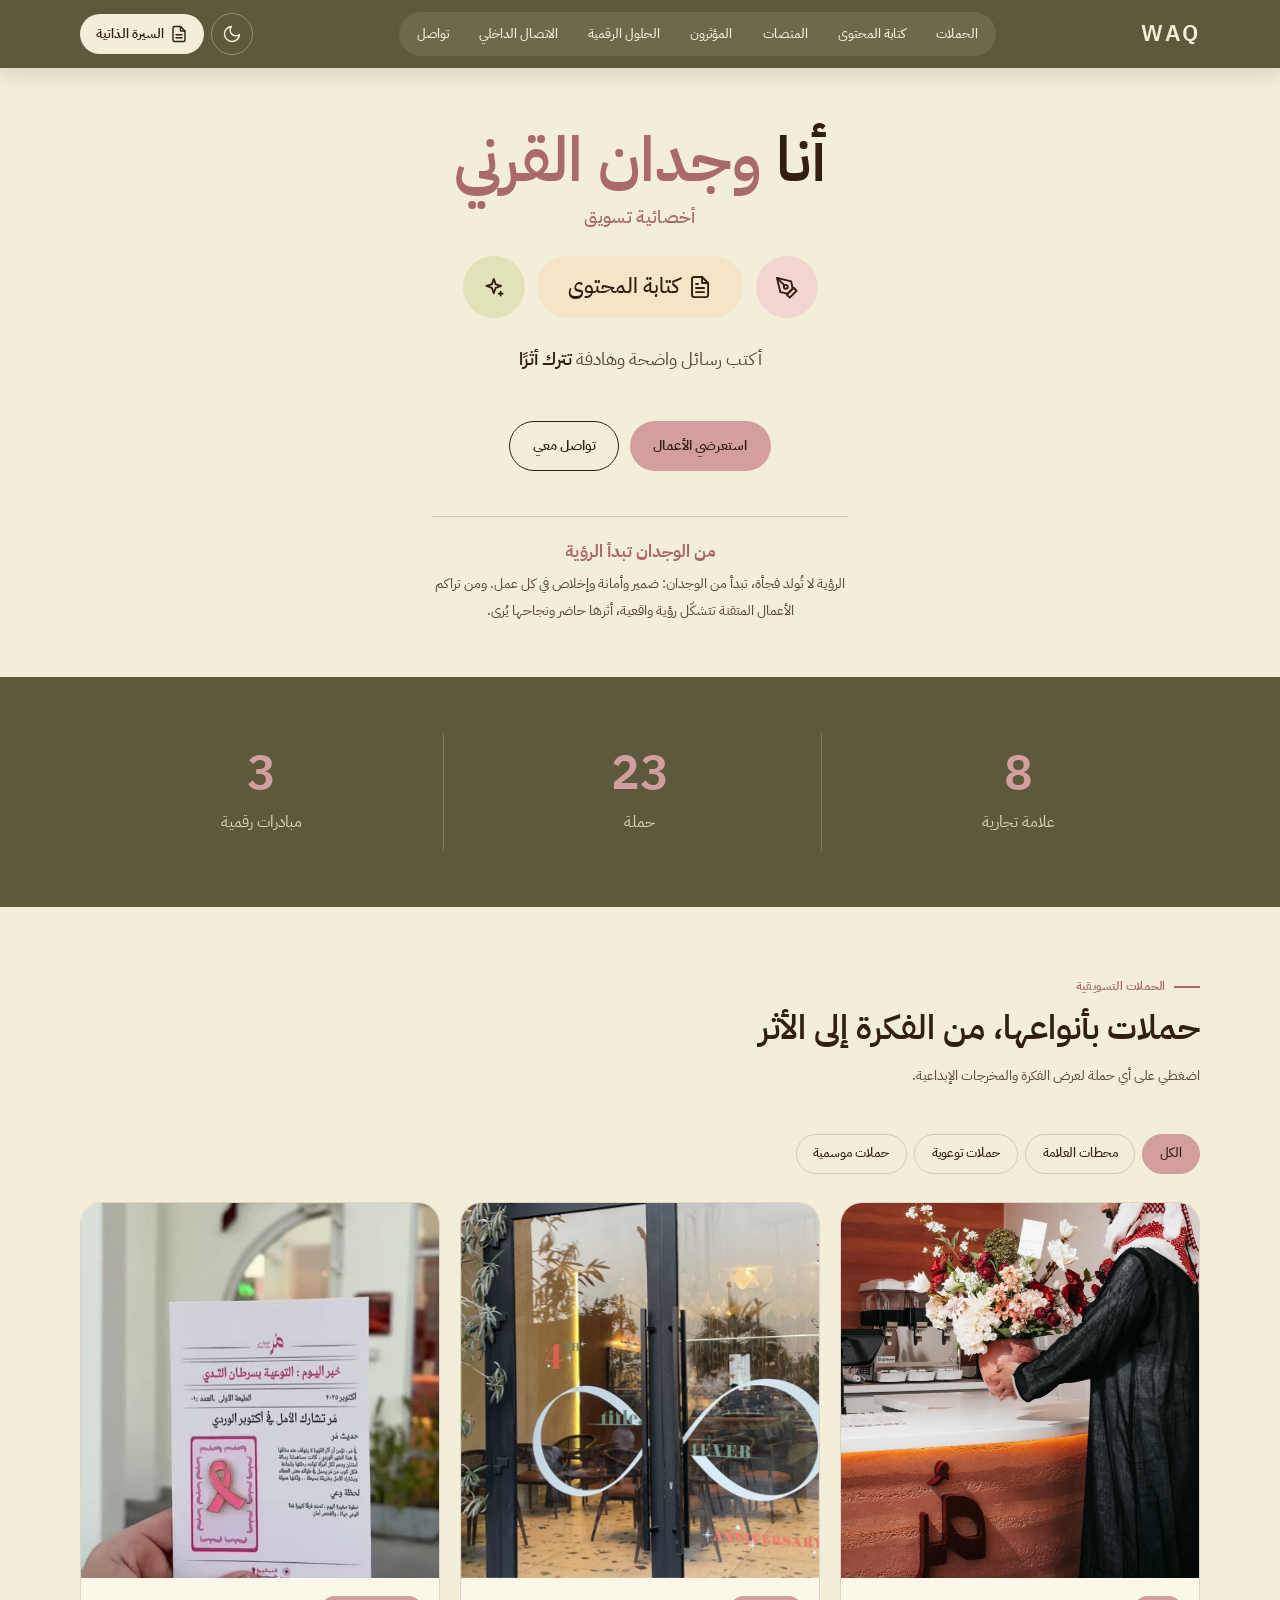
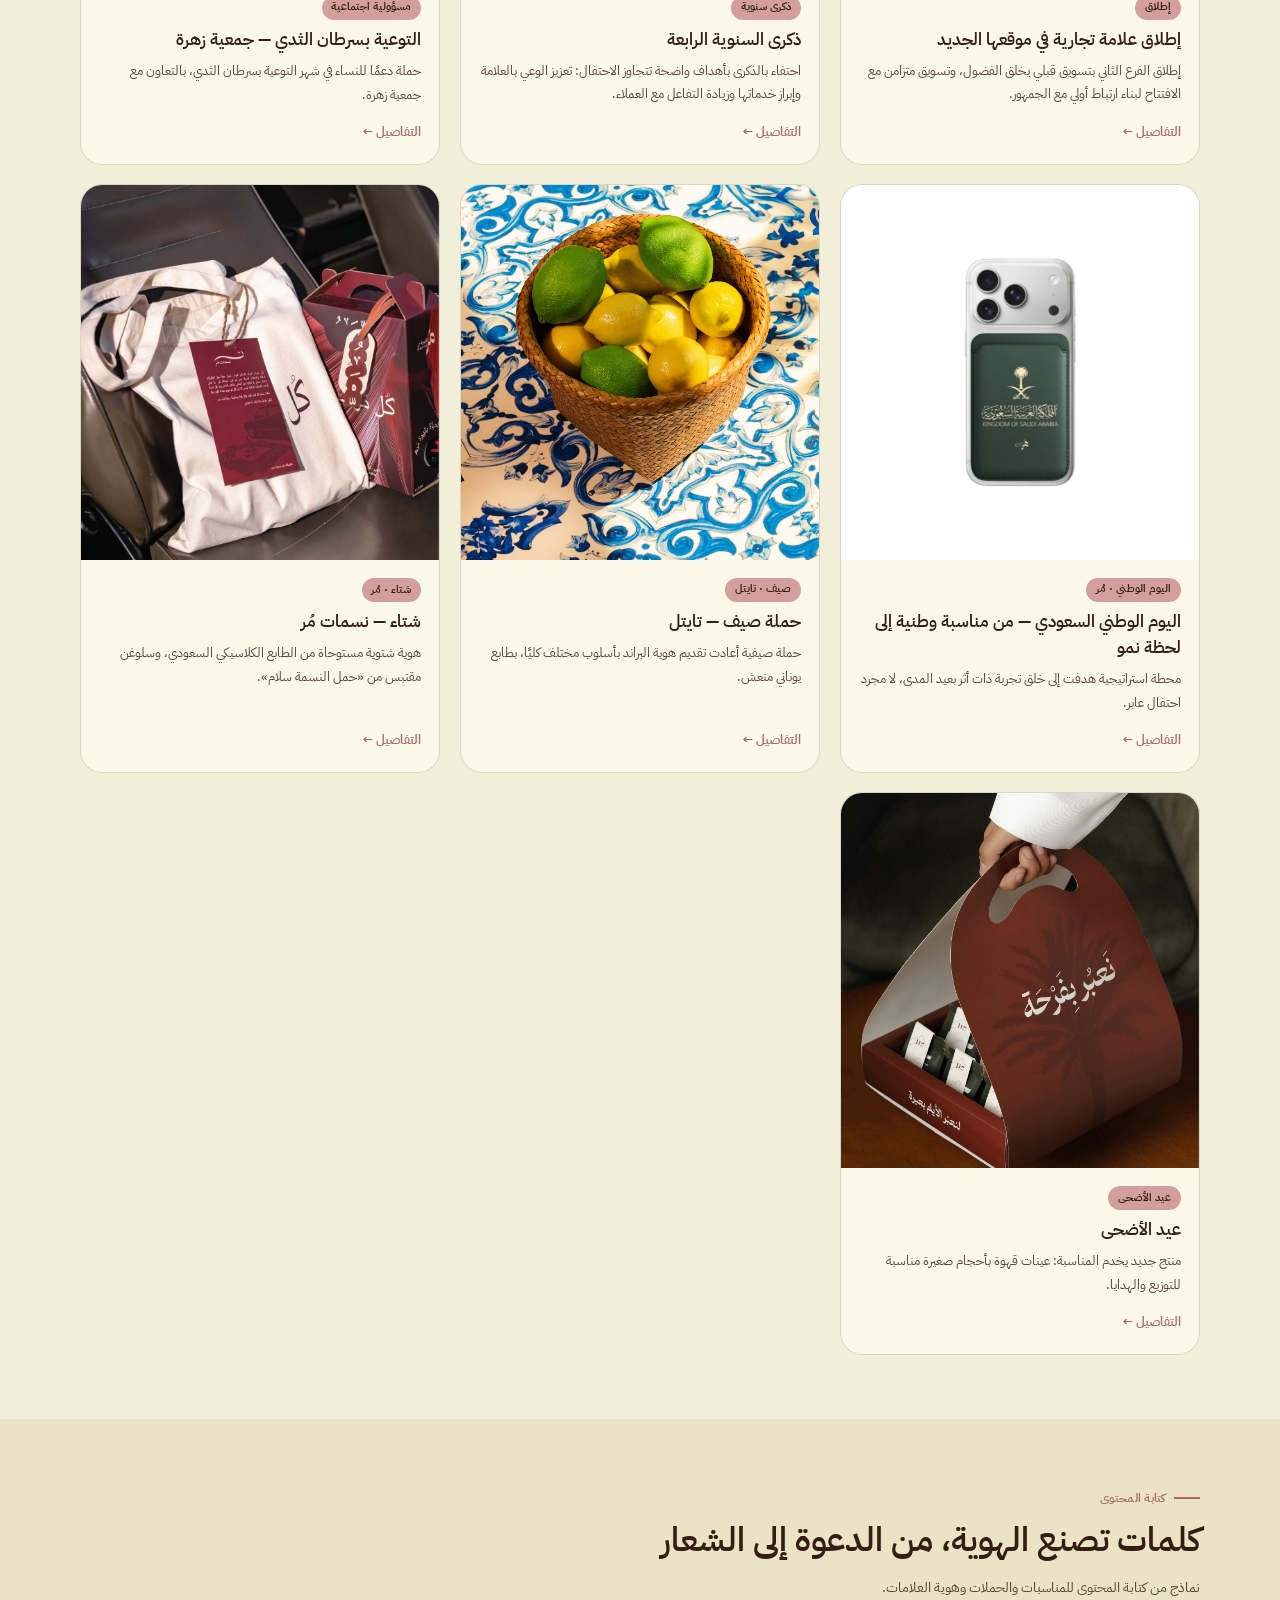
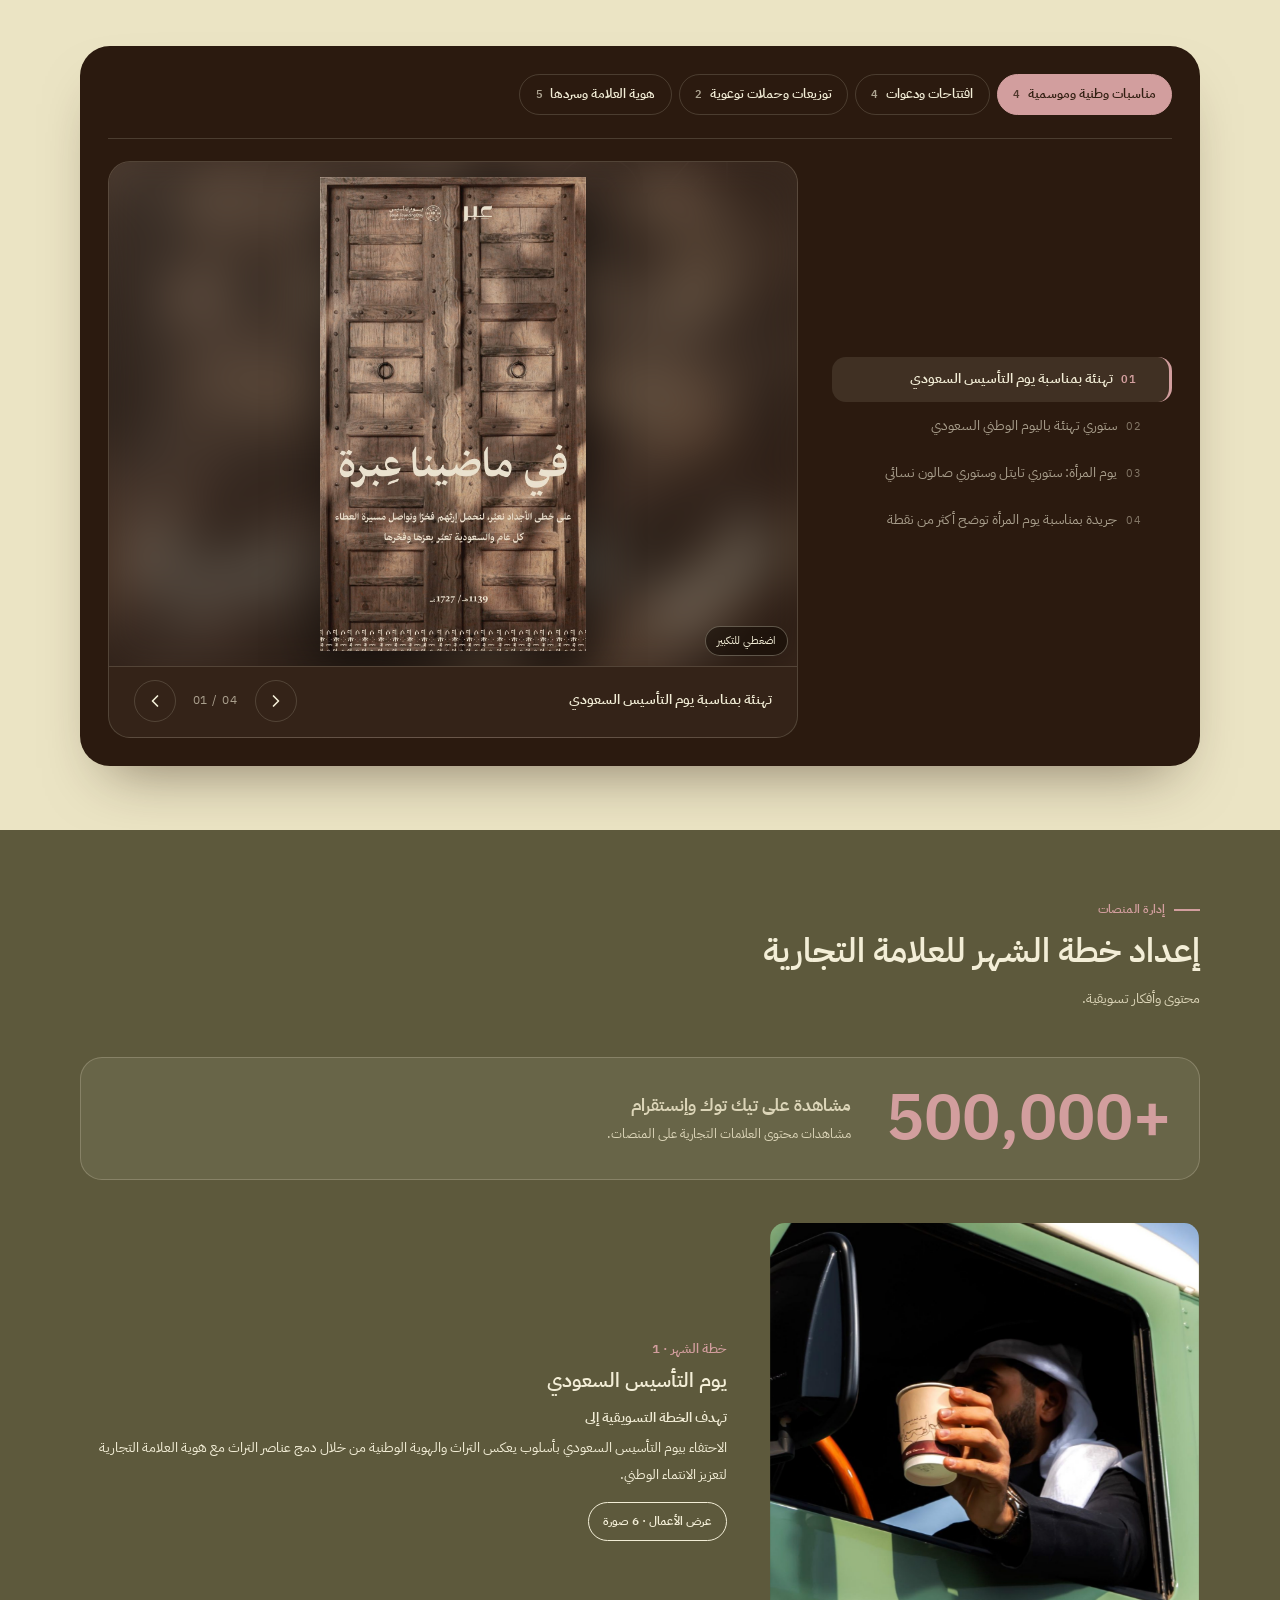
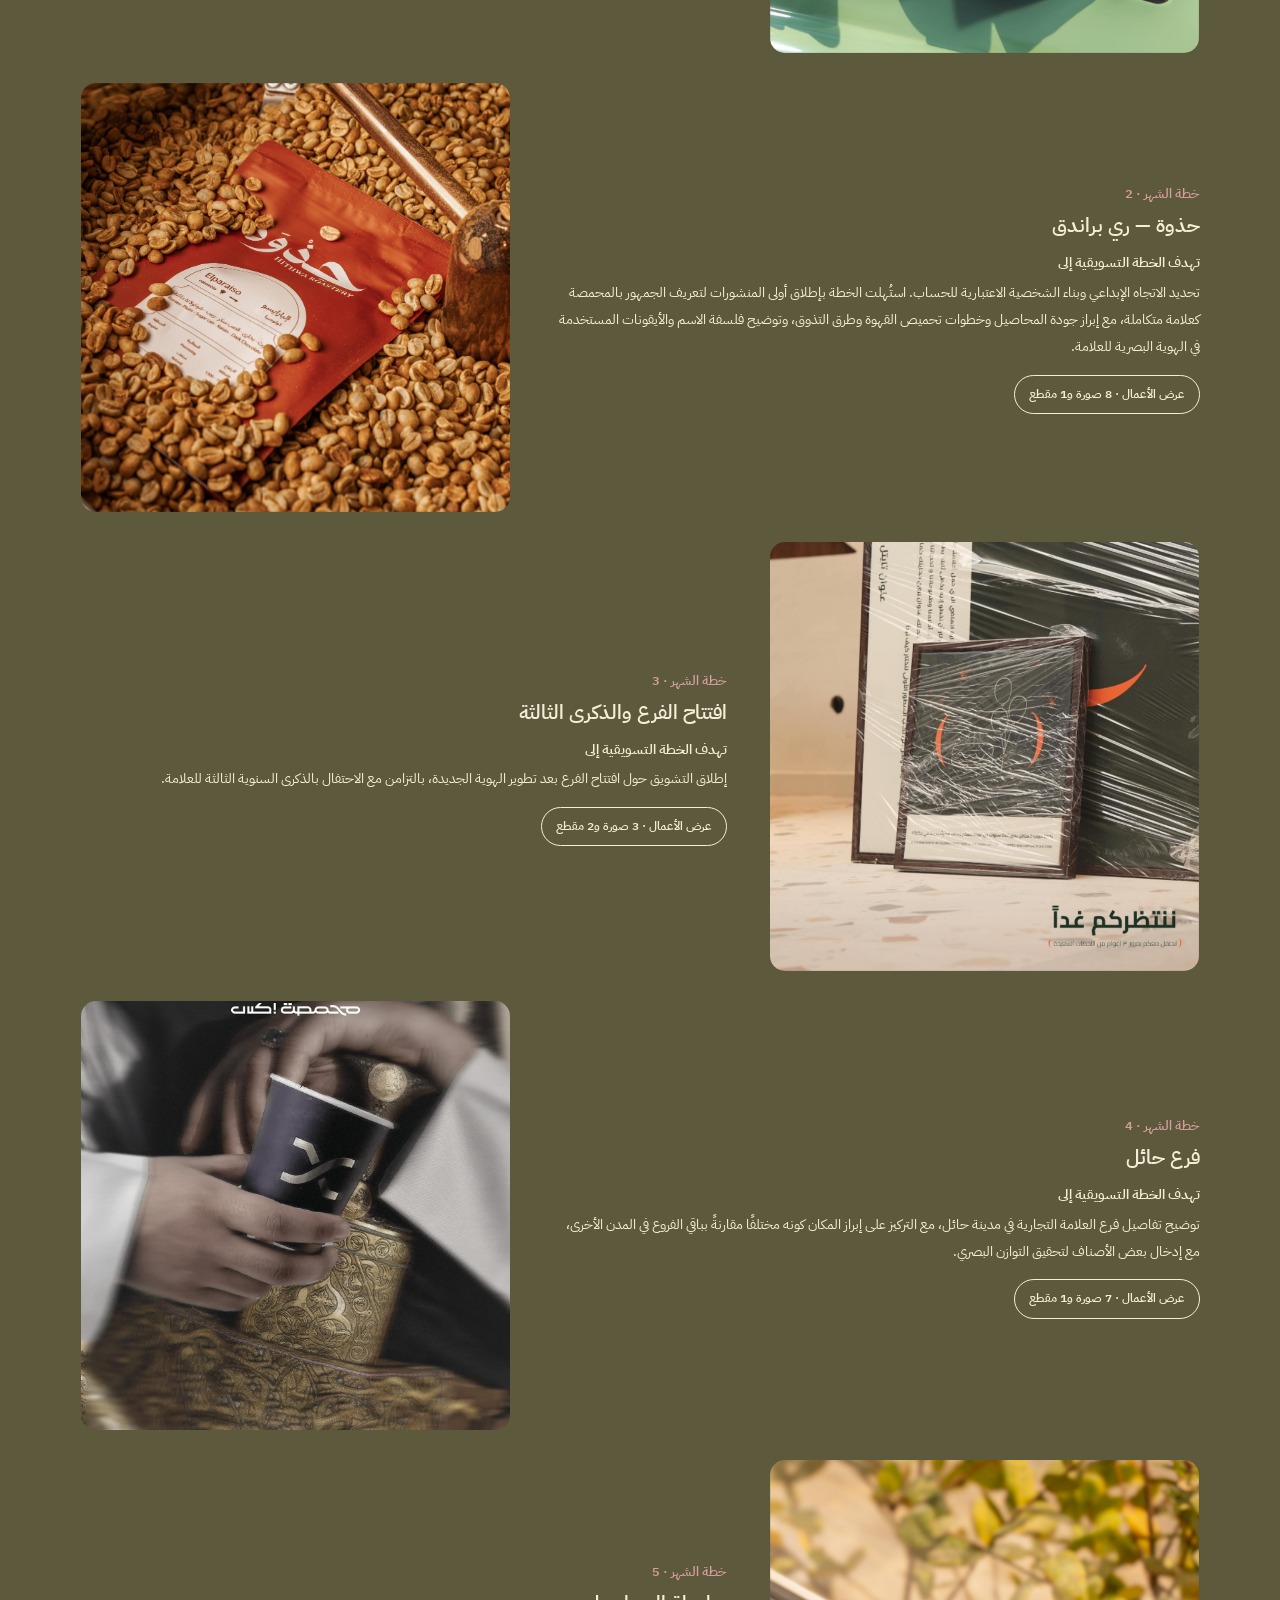
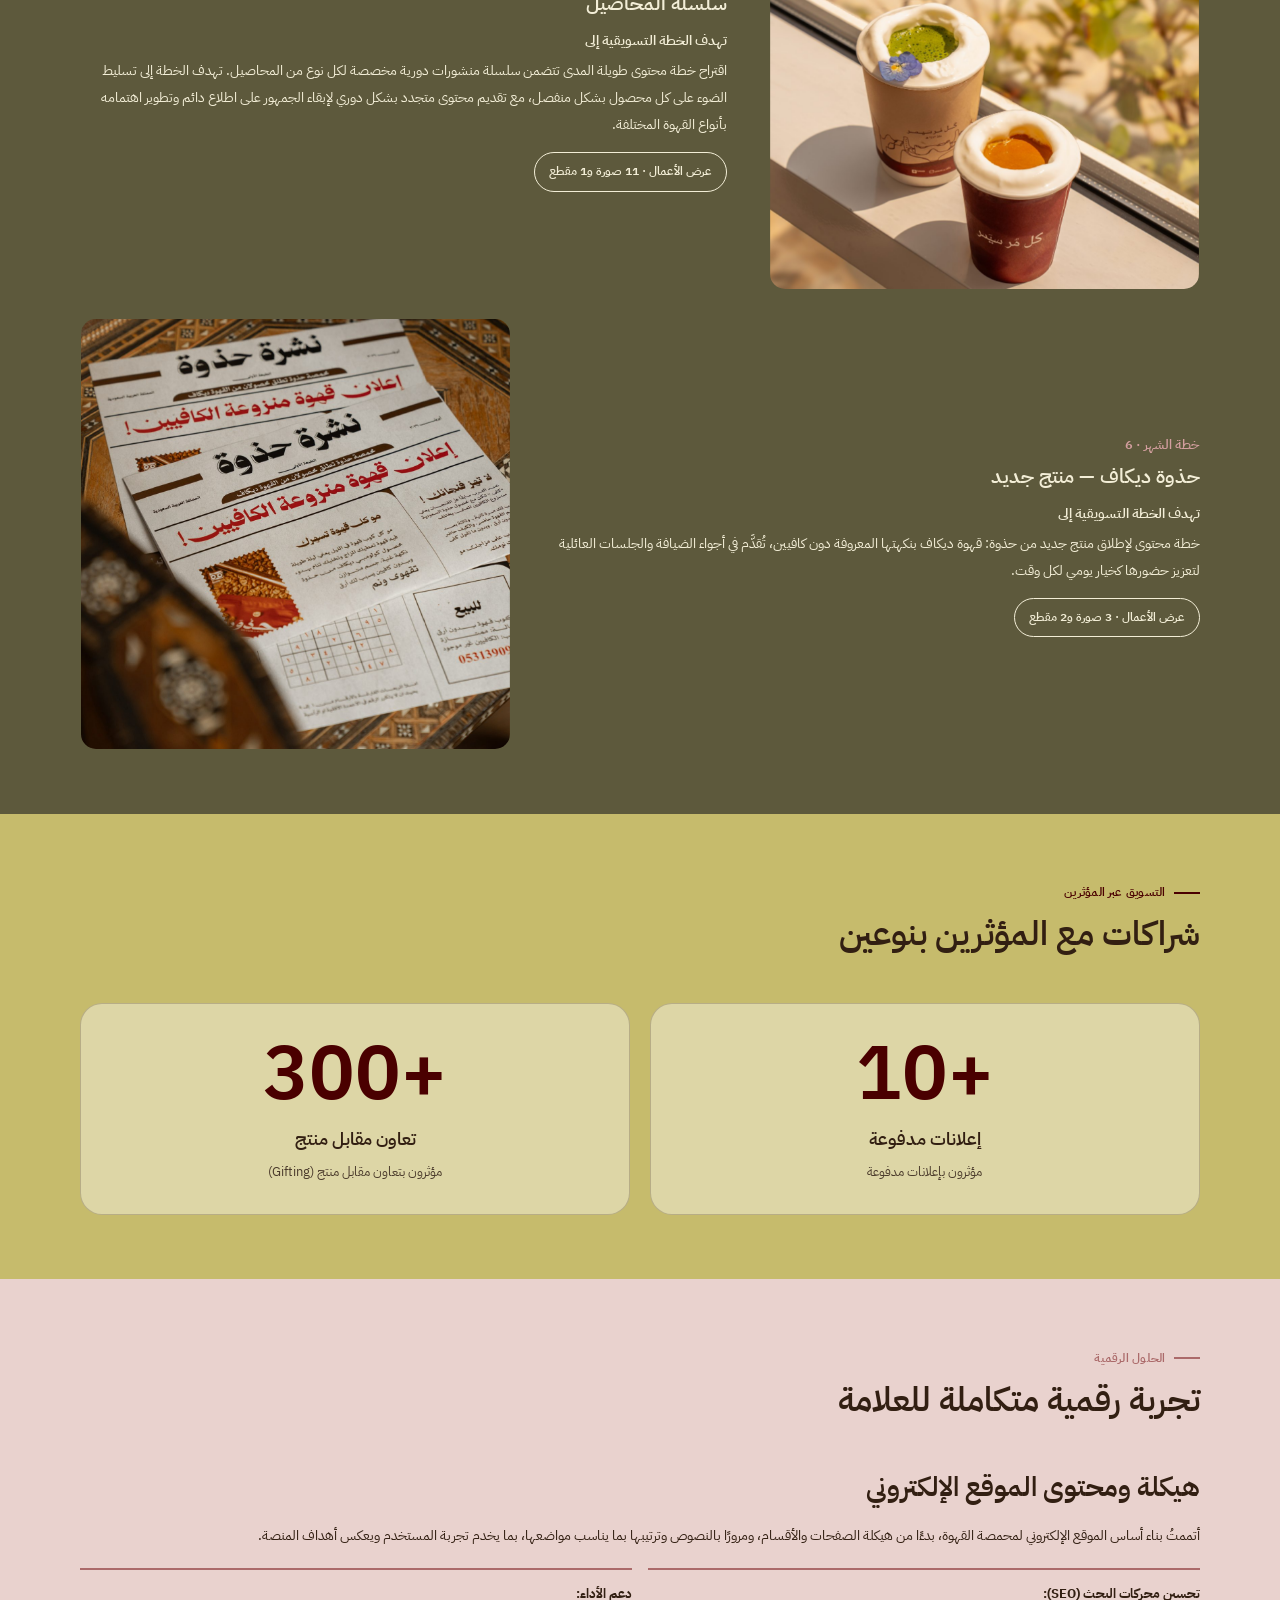
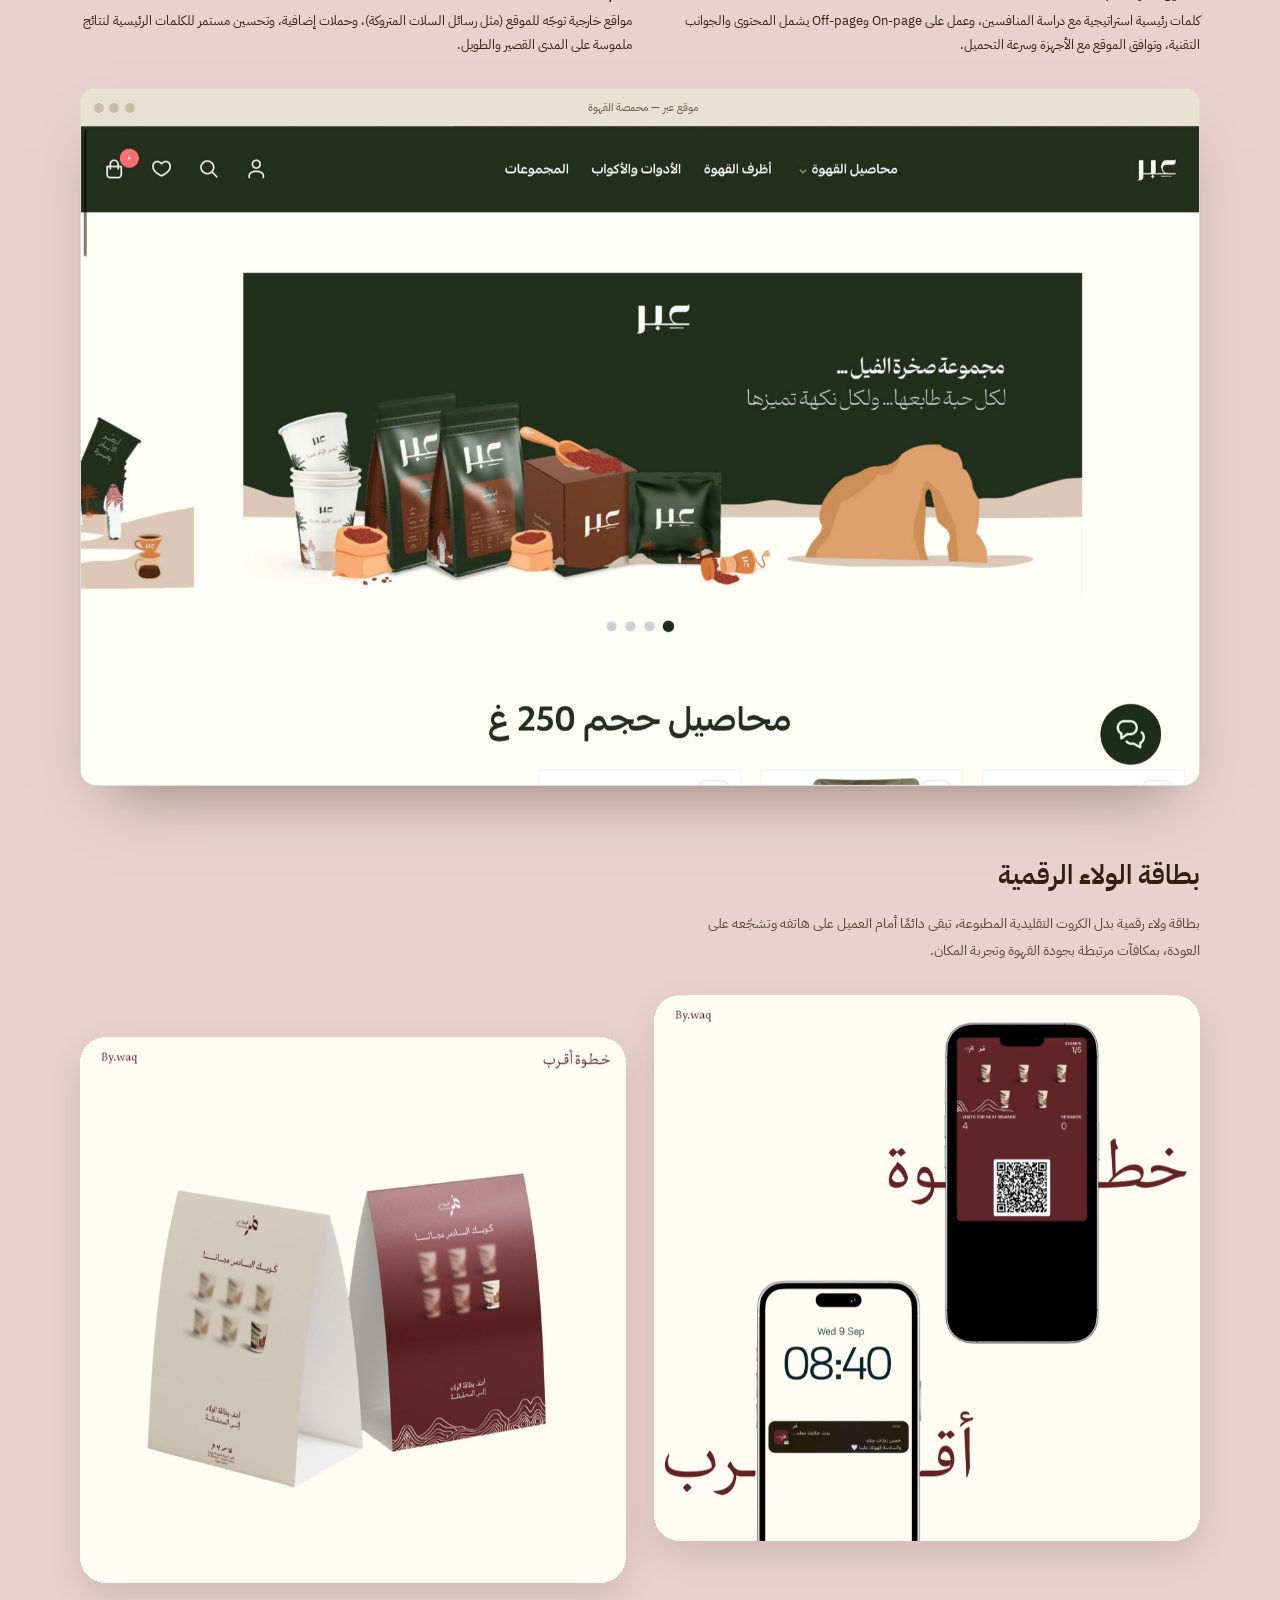
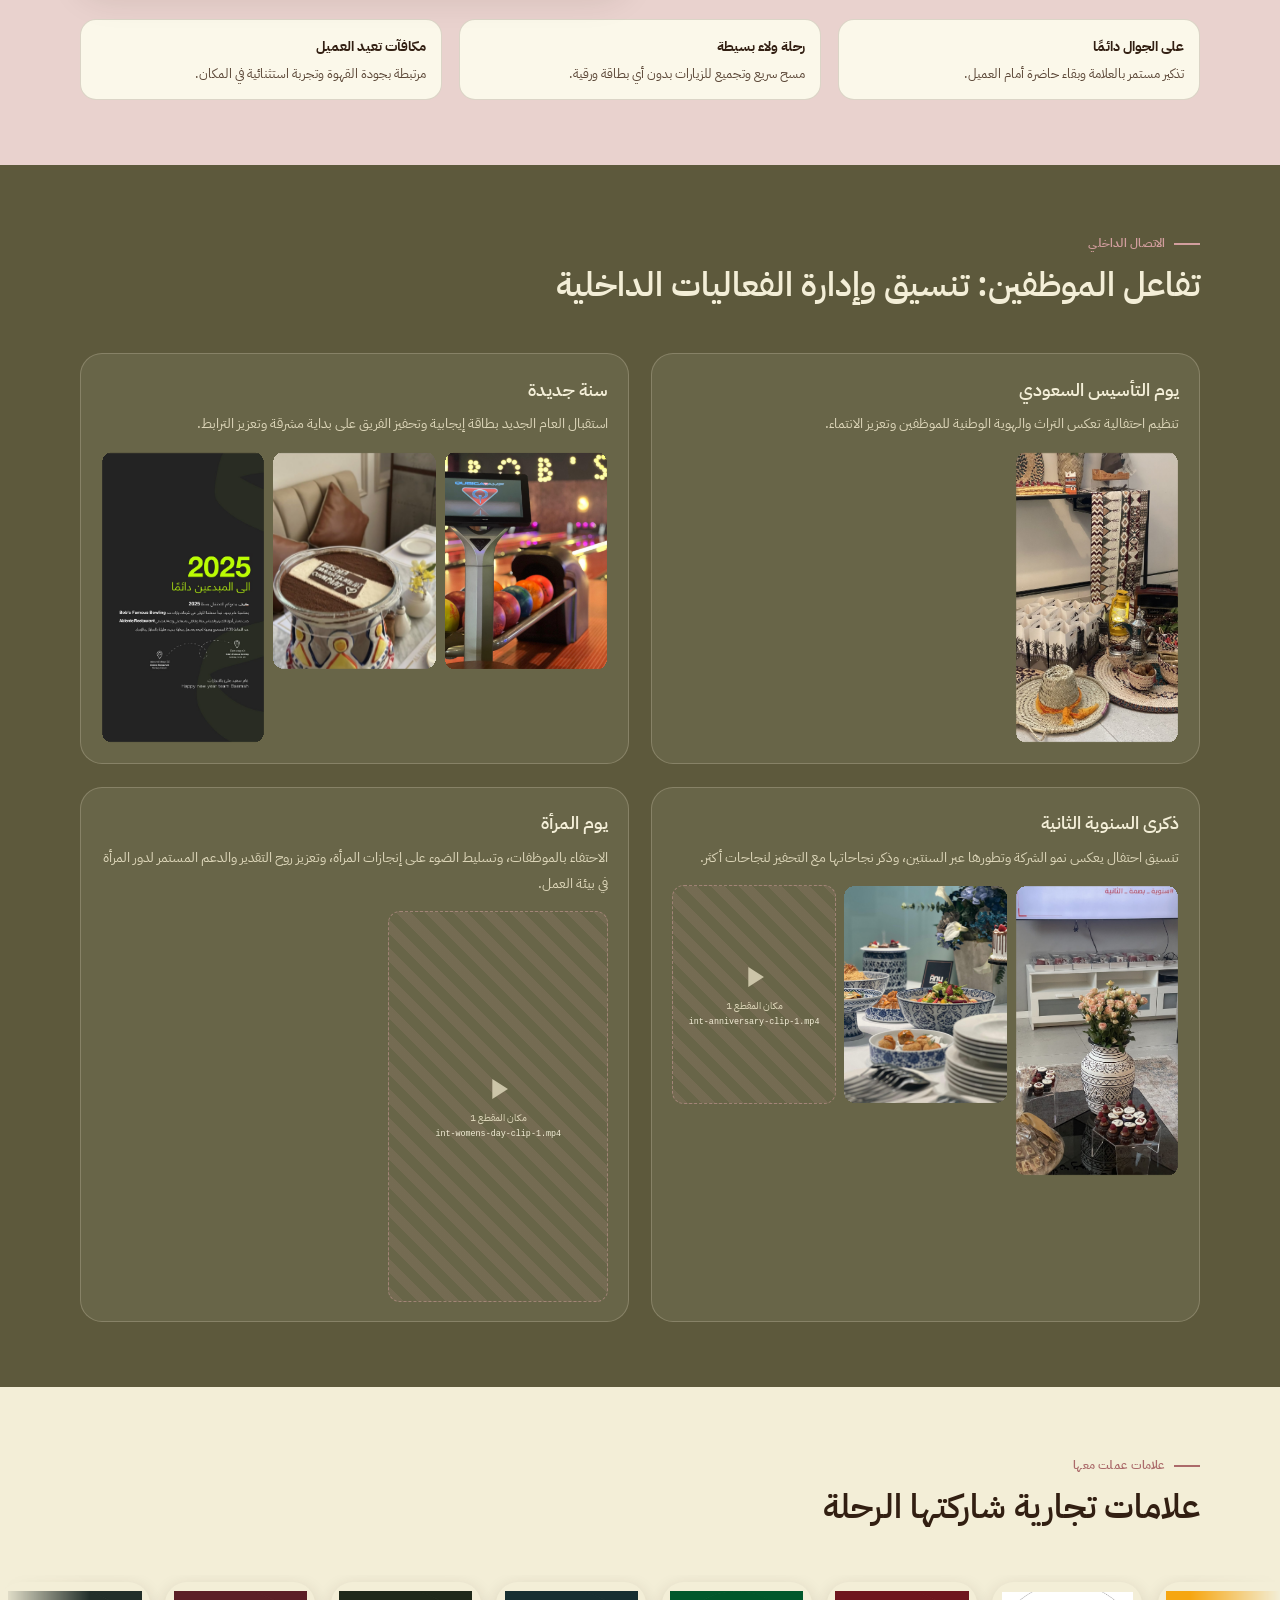
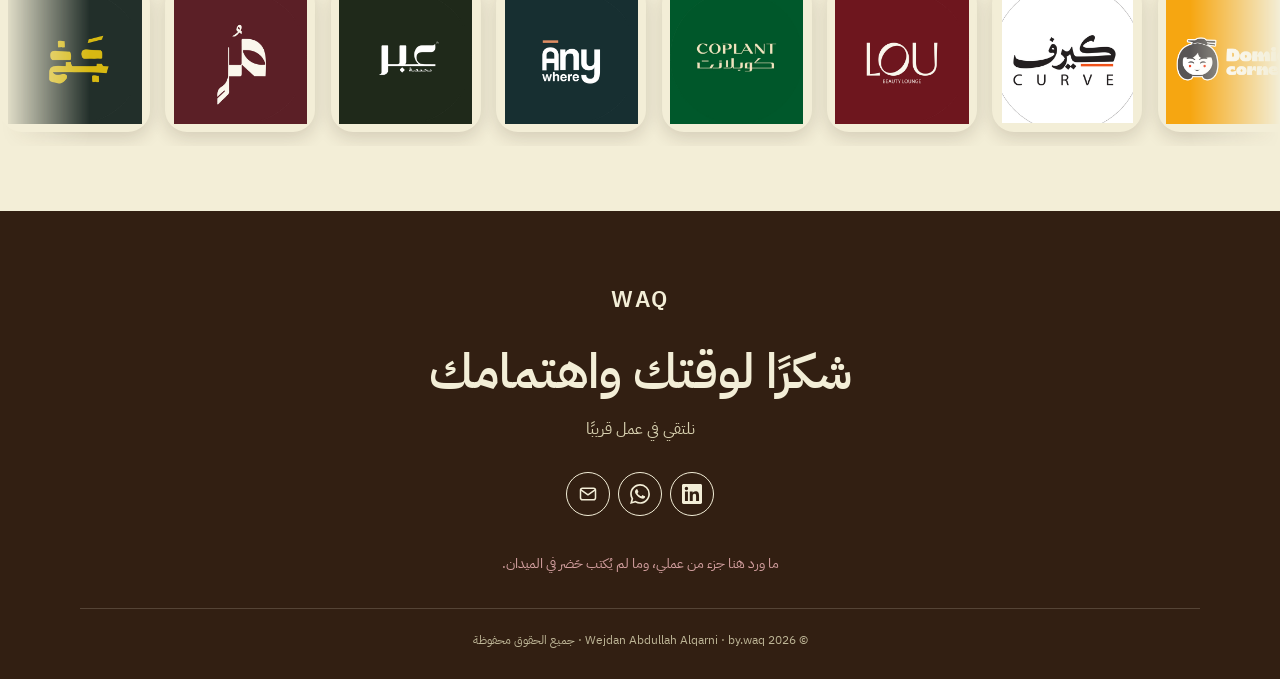
==== commit de58d26e: "Add files via upload" ====
--- a/index.html
+++ b/index.html
@@ -18,7 +18,7 @@
 <link rel="preconnect" href="https://fonts.googleapis.com">
 <link rel="preconnect" href="https://fonts.gstatic.com" crossorigin>
 <link href="https://fonts.googleapis.com/css2?family=IBM+Plex+Sans+Arabic:wght@300;400;500;600;700&display=swap" rel="stylesheet">
-<link rel="stylesheet" href="style.css">
+<link rel="stylesheet" href="style.css?v=12">
 <script>
   (function () {
     var d = document.documentElement; d.classList.add('js');
@@ -445,6 +445,6 @@
   </div>
 </dialog>
 
-<script src="script.js" defer></script>
+<script src="script.js?v=12" defer></script>
 </body>
 </html>
--- a/style.css
+++ b/style.css
@@ -558,3 +558,47 @@
 
 .wr-view::after { content: "اضغطي للتكبير"; position: absolute; inset-block-end: .7rem; inset-inline-start: .7rem; padding: .25rem .8rem; border-radius: 999px; font-size: .78rem;
   background: rgba(20, 12, 6, .6); color: #F3EED7; border: 1px solid rgba(243, 238, 215, .3); pointer-events: none; backdrop-filter: blur(4px); }
+
+/* ---------- الجوال بنفس ترتيب الآيباد: أعمدة مضغوطة بدل التكديس ---------- */
+@media (max-width: 900px) {
+  .plan { grid-template-columns: .8fr 1.2fr !important; align-items: center; }
+  .plan:nth-child(even) { grid-template-columns: 1.2fr .8fr !important; }
+  .plan:nth-child(even) .slot { order: 2; }
+  .plan .slot { max-width: none; }
+  .shots { grid-template-columns: repeat(3, 1fr); }
+  .views { grid-template-columns: auto 1fr; text-align: start; }
+  .views .num { margin-inline: 0; }
+  .views-note .links { justify-content: flex-start; }
+}
+@media (max-width: 700px) {
+  #digital .ticks { grid-template-columns: repeat(2, 1fr); }
+  .loyal-points { grid-template-columns: repeat(3, 1fr); gap: .5rem; }
+  .loyal-points li { padding: .7rem .6rem; font-size: .74rem; line-height: 1.7; border-radius: 12px; }
+  .loyal-points b { font-size: .82rem; }
+}
+@media (max-width: 600px) {
+  .cards { grid-template-columns: repeat(2, 1fr); gap: .8rem; }
+  .card-body { padding: .75rem .8rem .9rem; gap: .35rem; }
+  .card h3 { font-size: .92rem; line-height: 1.5; }
+  .card p.ex { font-size: .76rem; line-height: 1.65; display: -webkit-box; -webkit-line-clamp: 3; -webkit-box-orient: vertical; overflow: hidden; }
+  .tag { font-size: .66rem; padding: .05rem .5rem; }
+  .more { font-size: .78rem; }
+  .inf-grid, .int-grid { grid-template-columns: repeat(2, 1fr); gap: .8rem; }
+  .inf { padding: 1.1rem .7rem; }
+  .inf h3 { font-size: .95rem; }
+  .inf p { font-size: .76rem; }
+  .int { padding: .8rem; }
+  .int h3 { font-size: .95rem; }
+  .int p { font-size: .78rem; }
+  .shots { gap: .5rem; }
+  .shot figcaption { font-size: .72rem; }
+  .plans { gap: 1.4rem; }
+  .plan { gap: .9rem; }
+  .plan h3 { font-size: 1.05rem; margin-bottom: .3rem; }
+  .plan p, .plan li { font-size: .82rem; line-height: 1.7; }
+  .plan .no, .plan .aim { font-size: .78rem; }
+  .views { gap: .8rem 1rem; padding: 1.1rem 1rem; }
+  .views-note { font-size: .8rem; }
+  #digital .ticks { gap: .7rem; font-size: .8rem; }
+  .loyal-media { gap: .7rem; }
+}
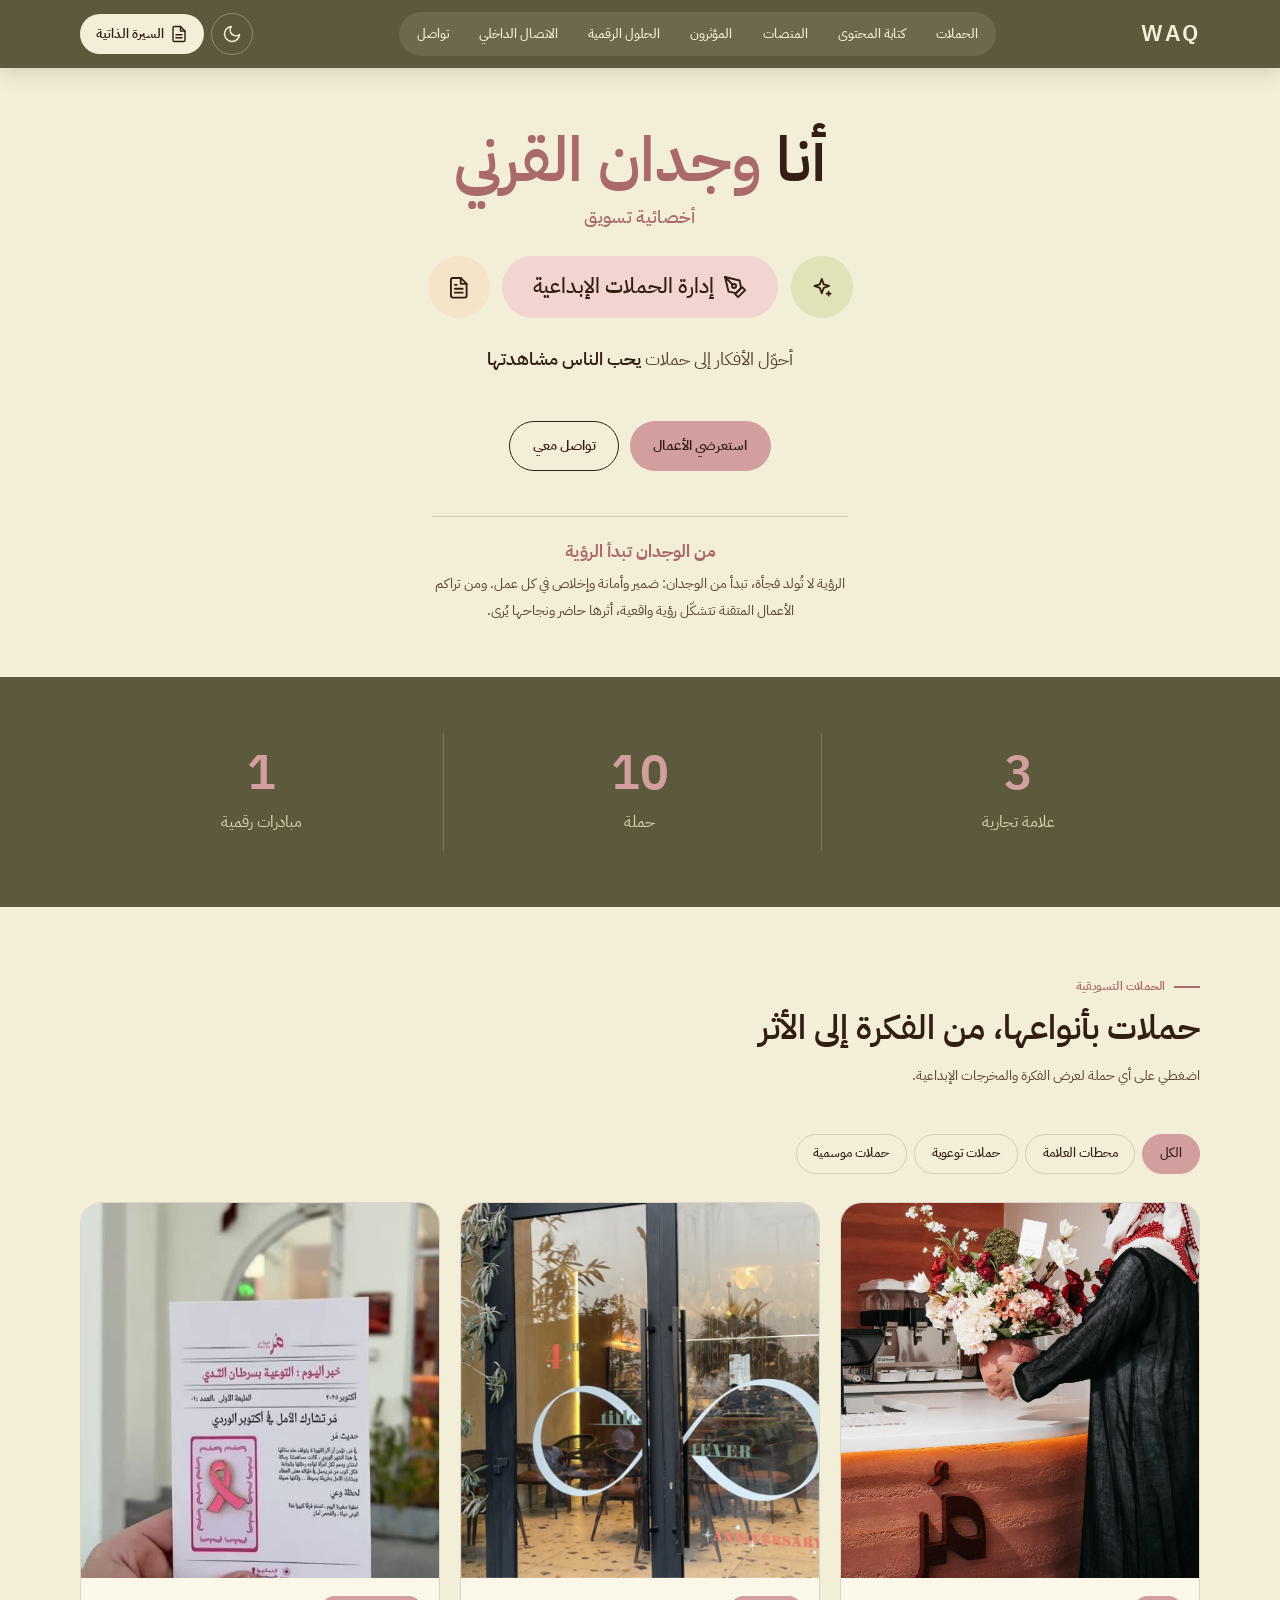
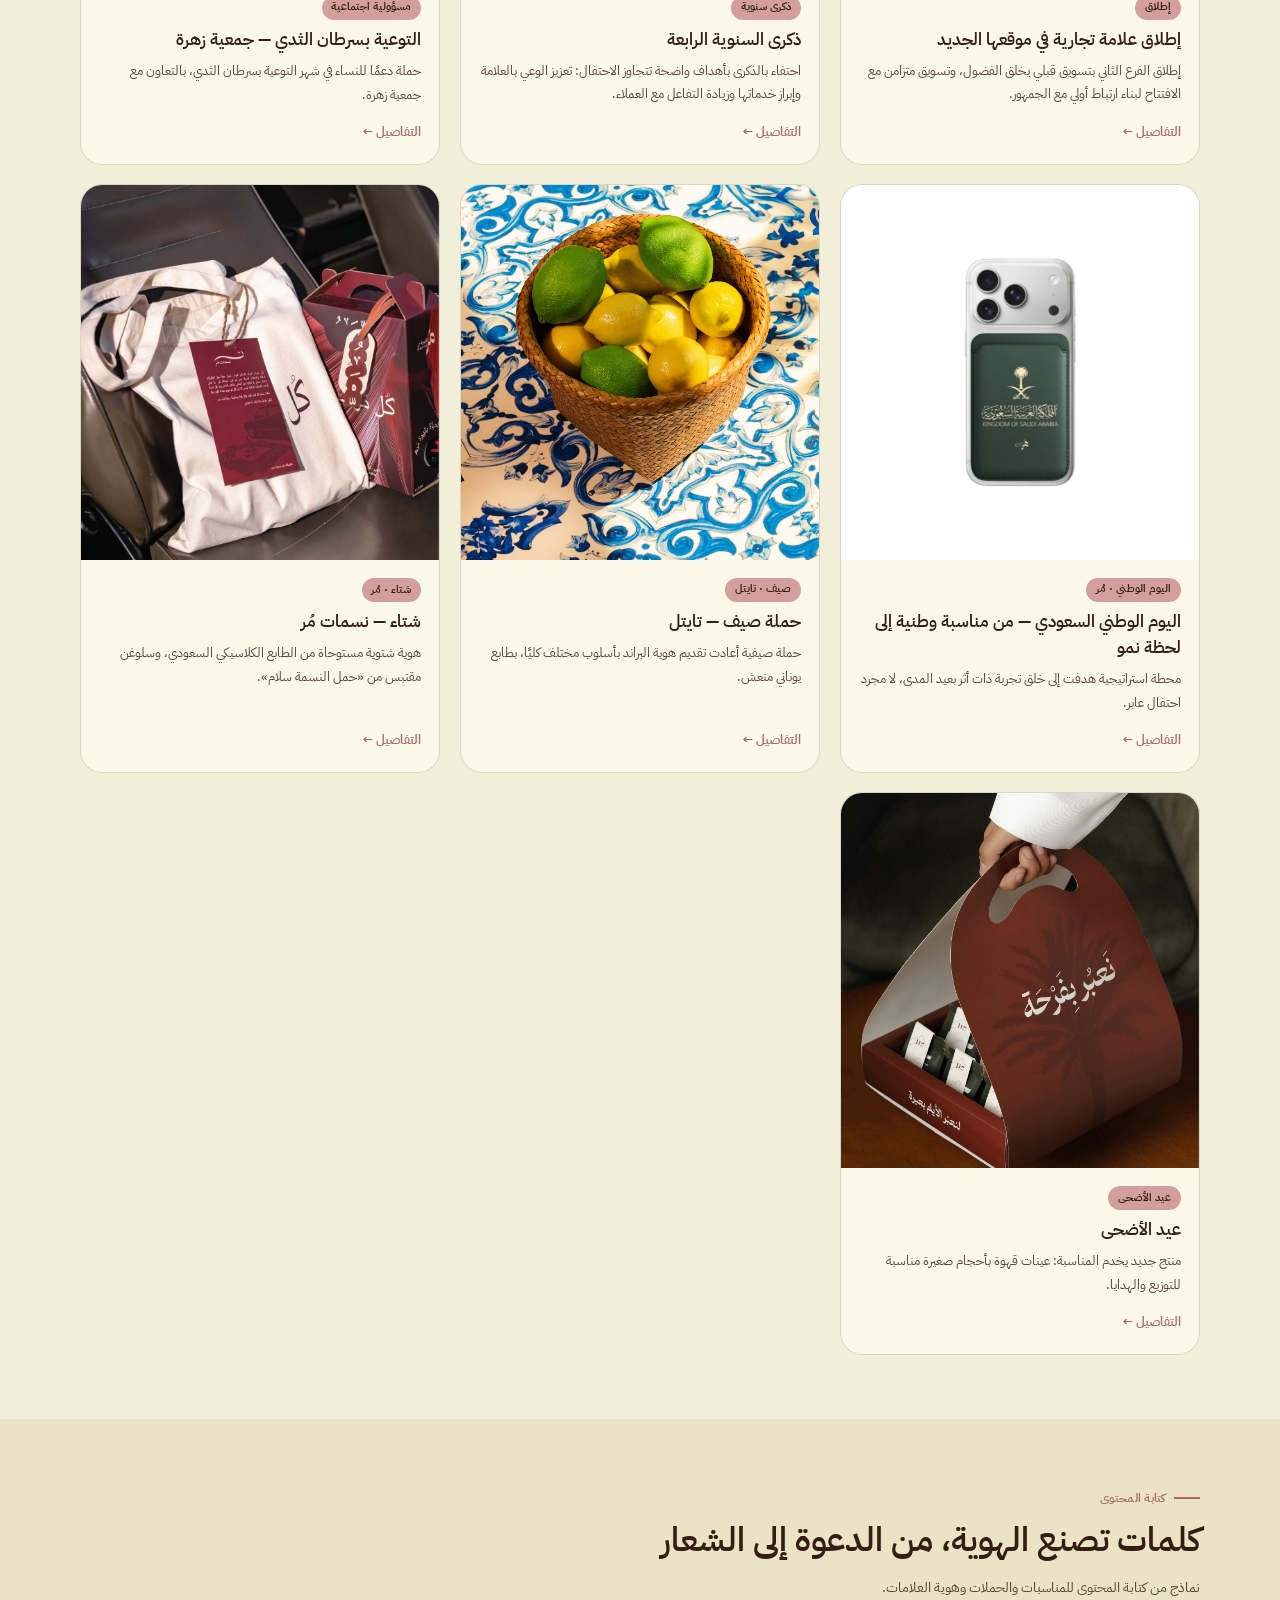
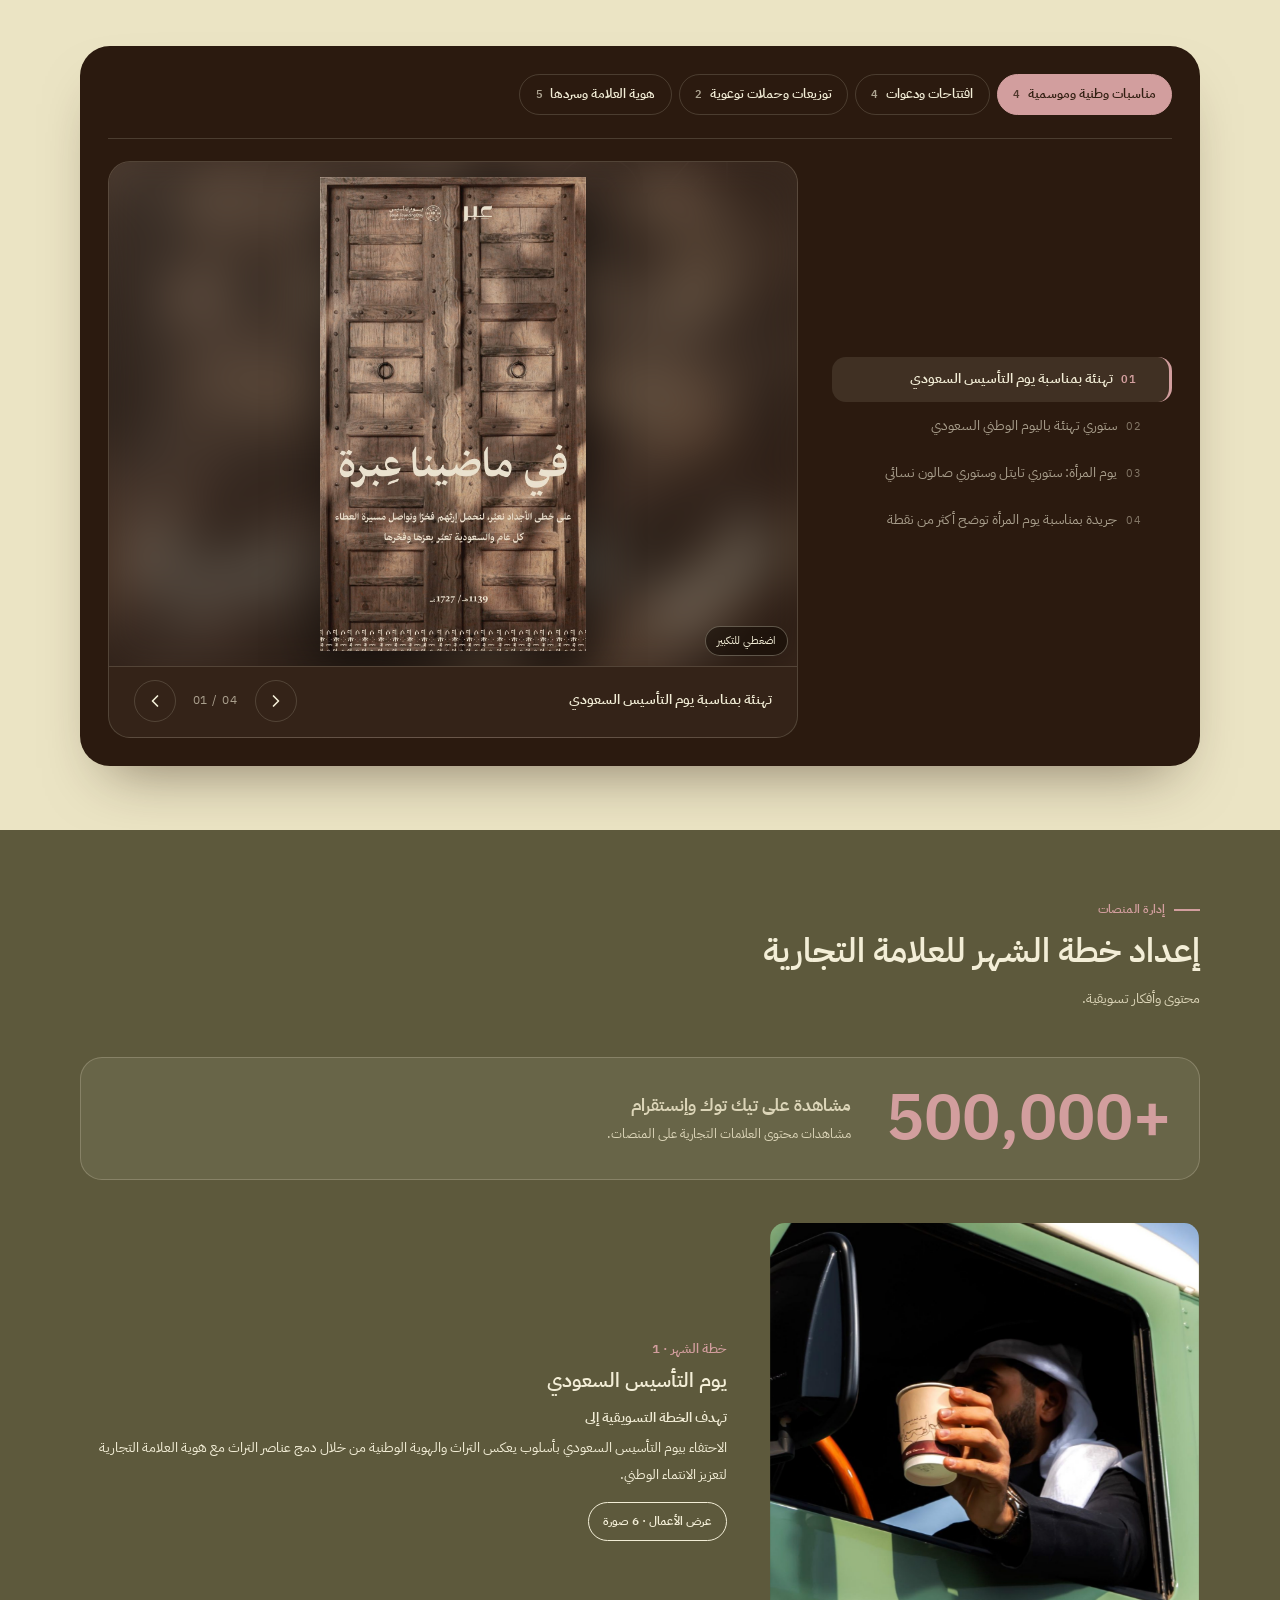
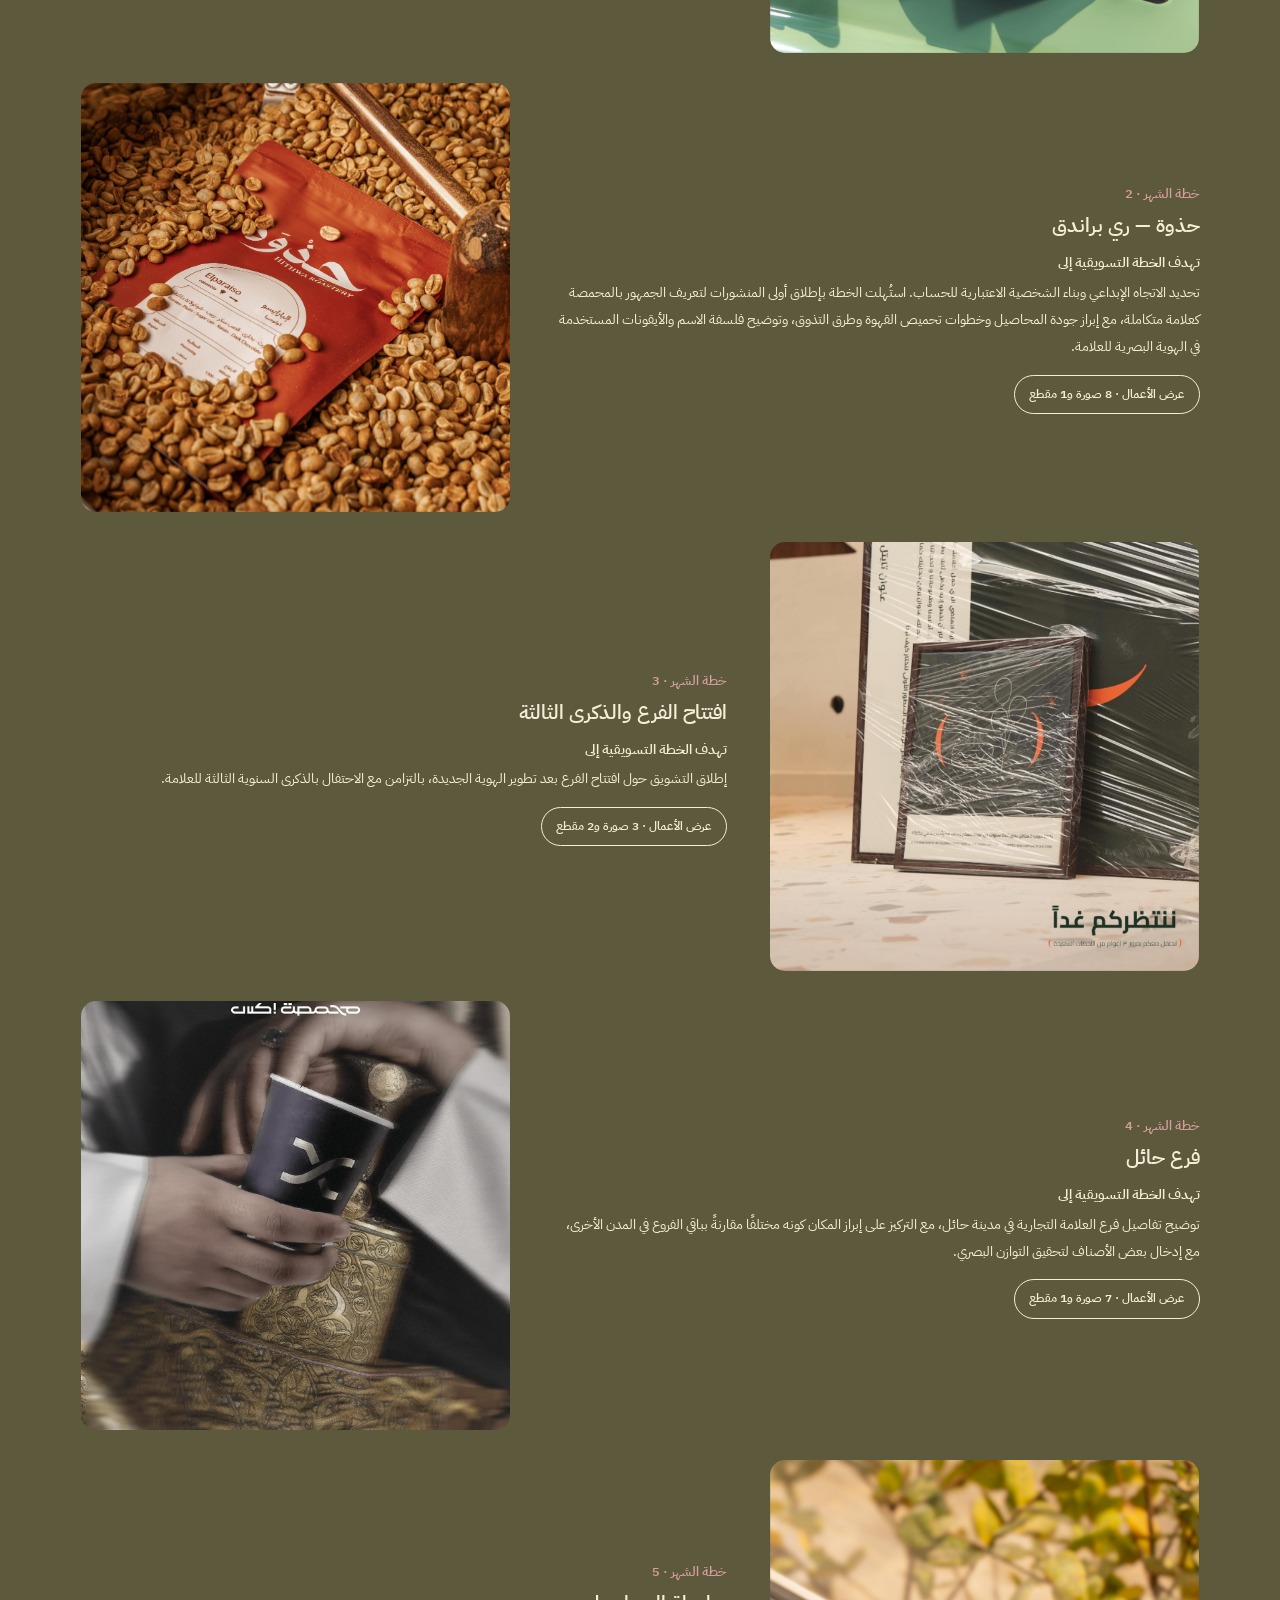
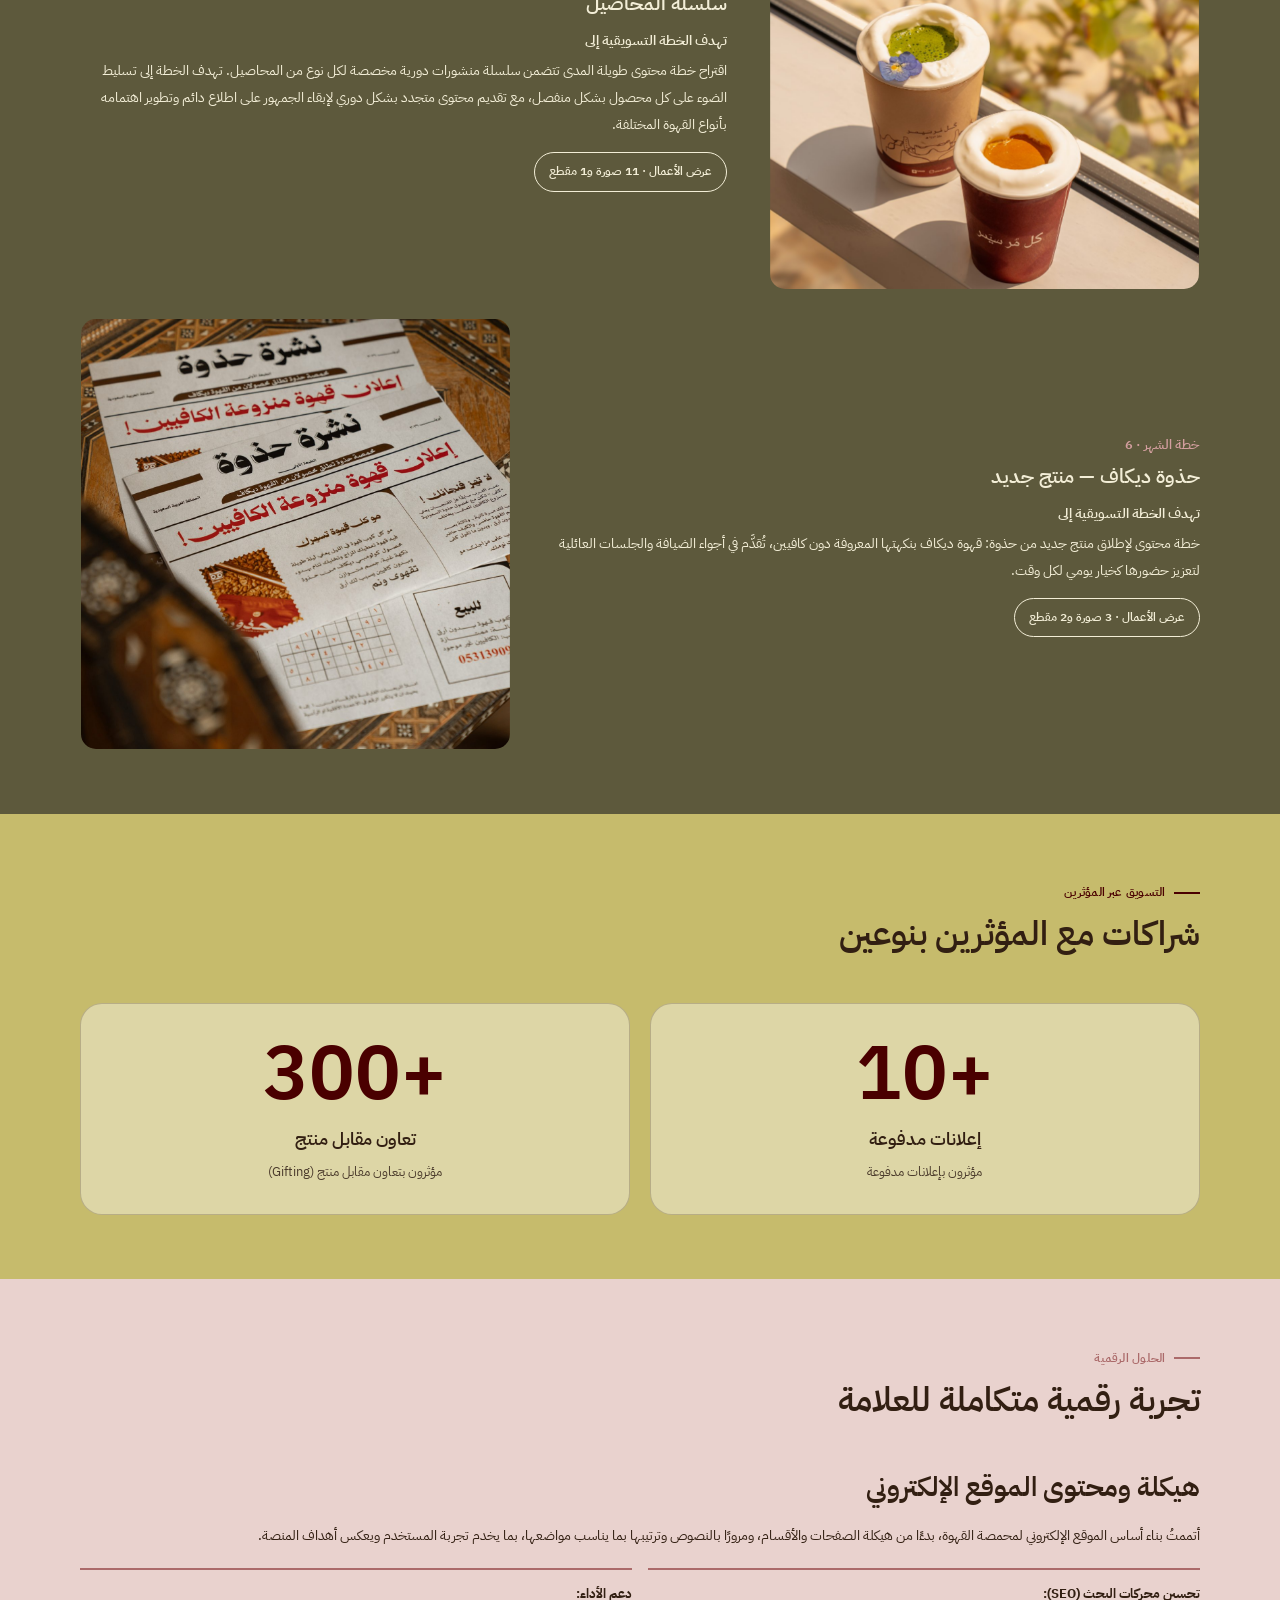
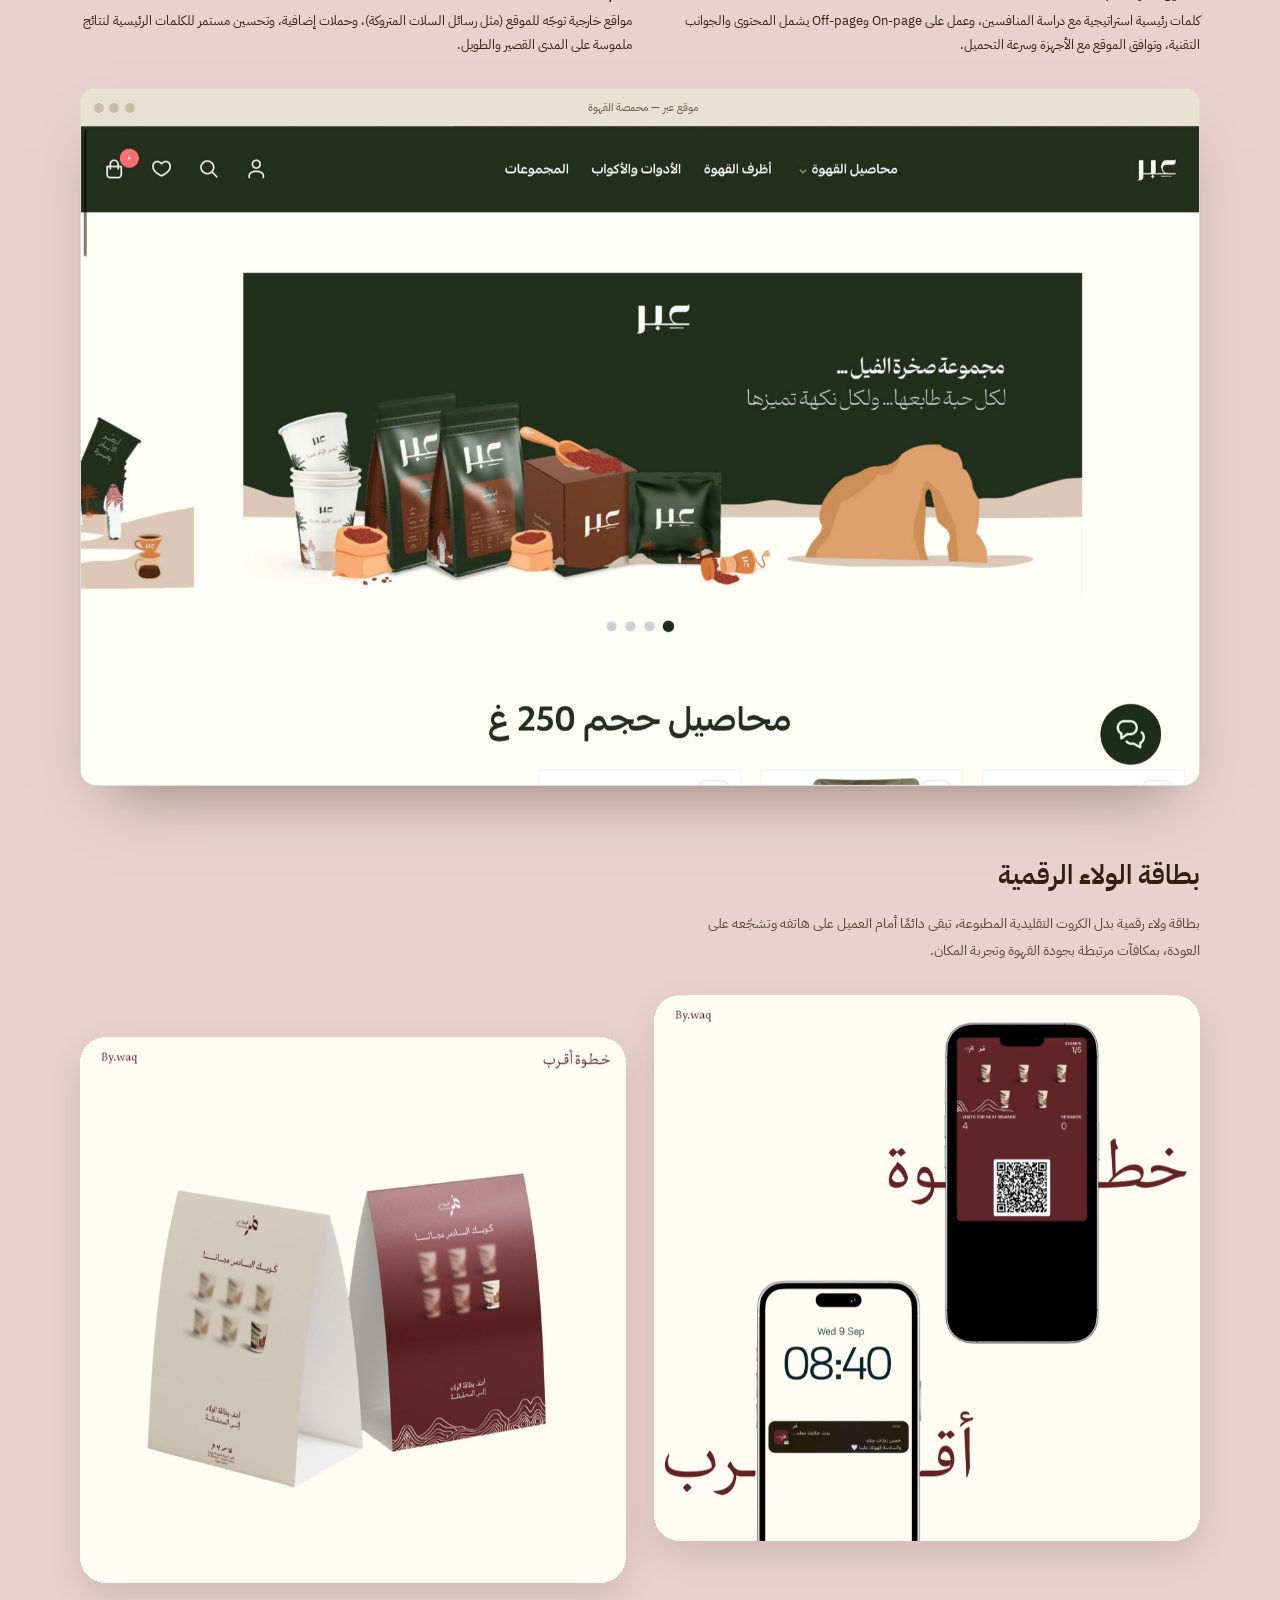
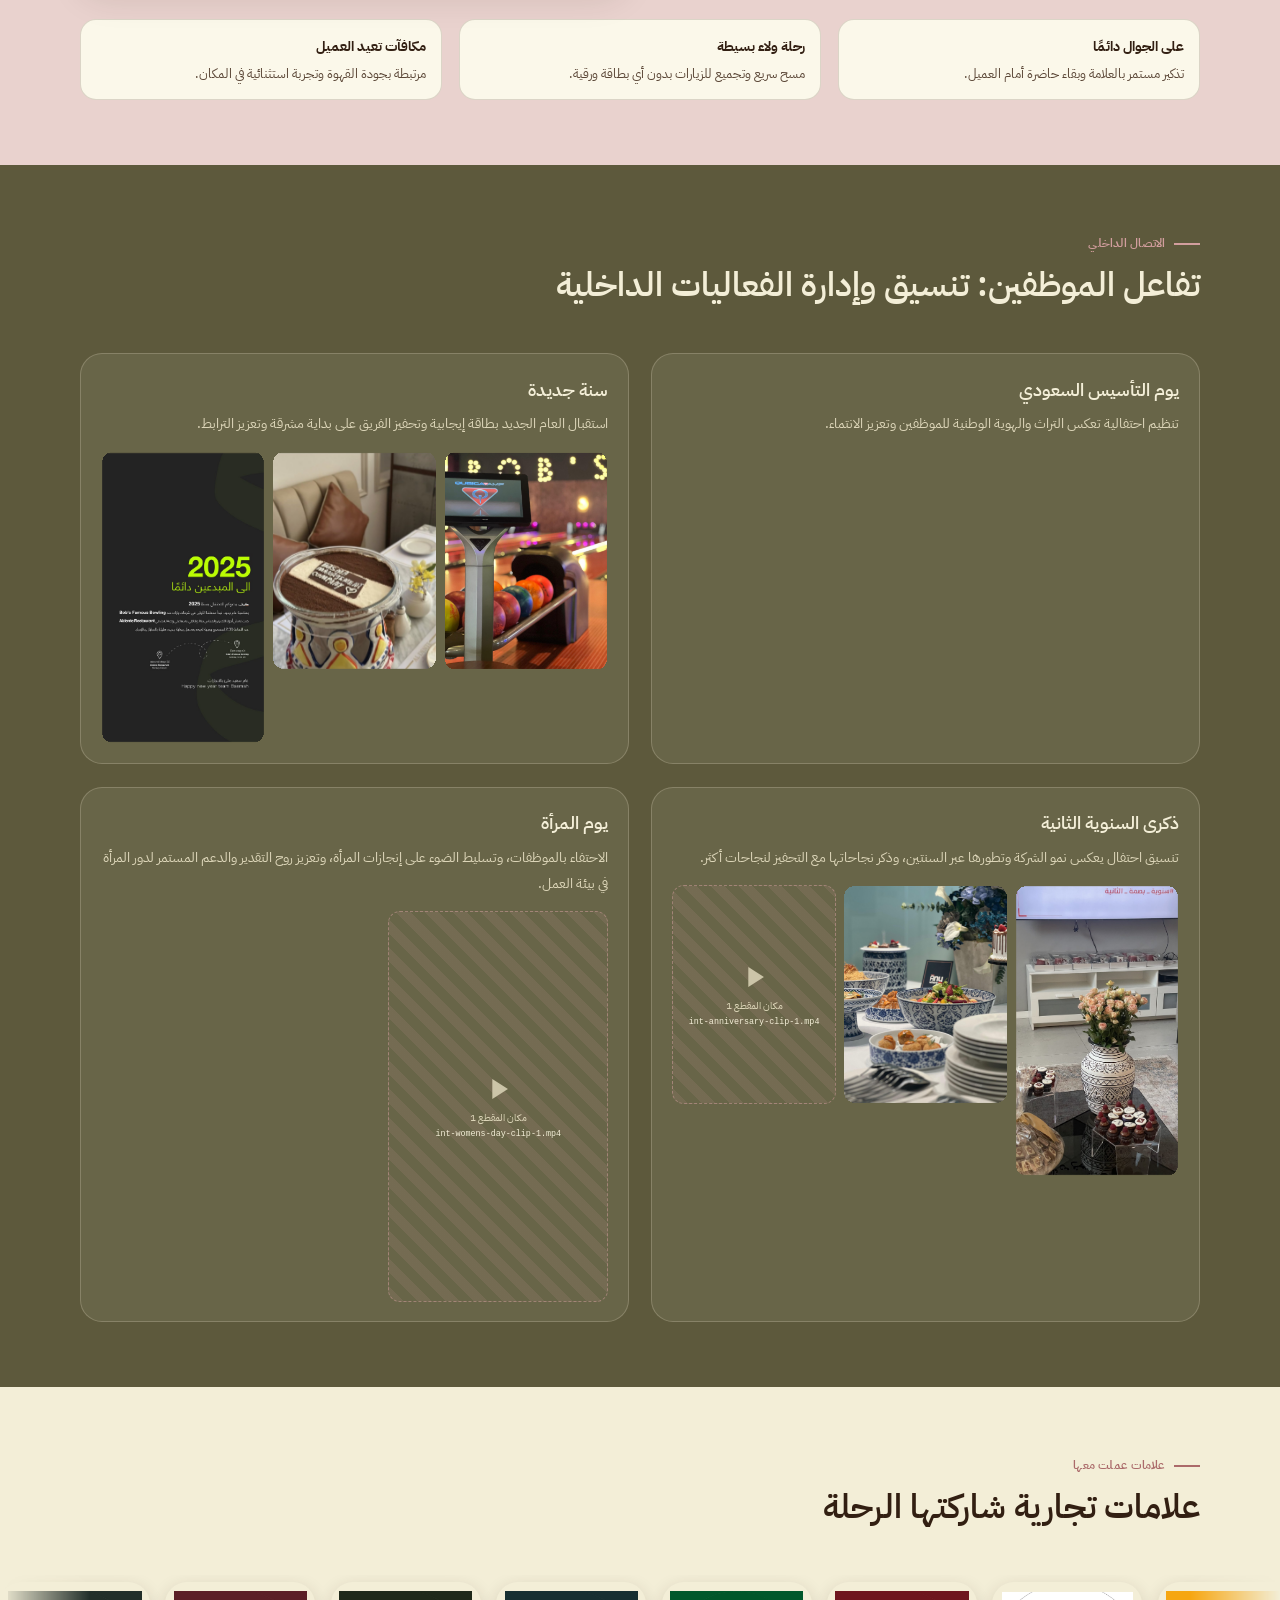
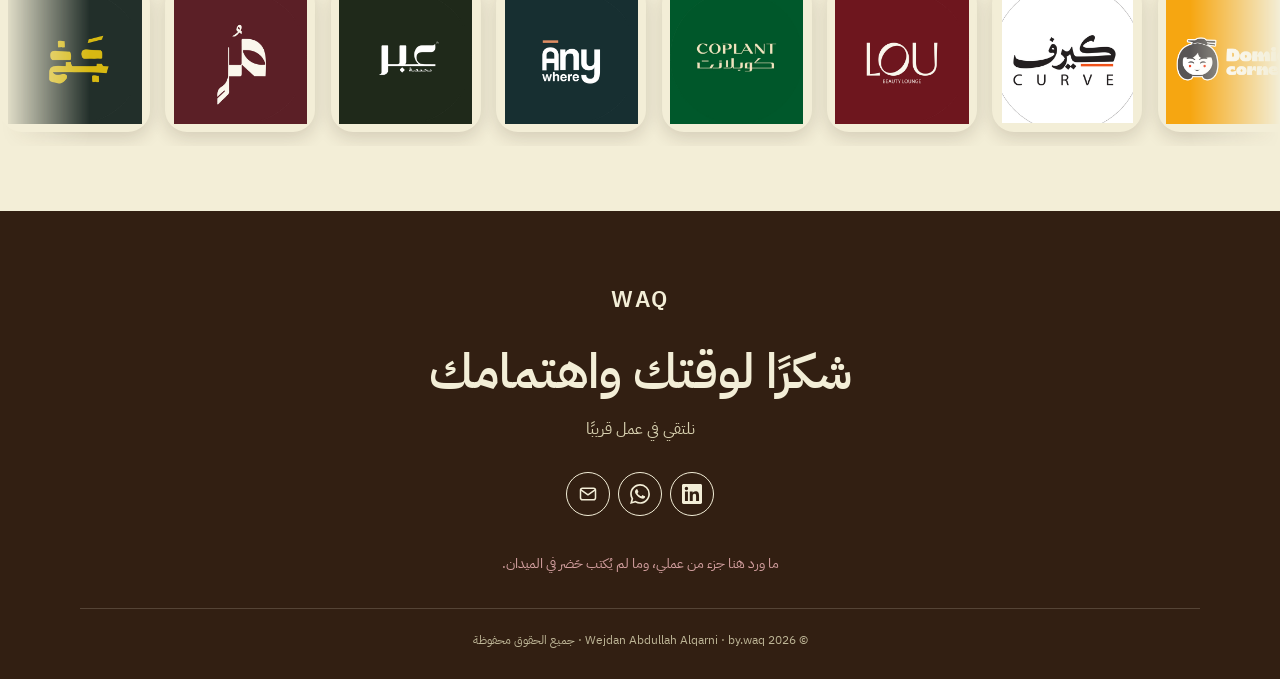
==== commit 4045b867: "Add files via upload" ====
--- a/index.html
+++ b/index.html
@@ -18,7 +18,7 @@
 <link rel="preconnect" href="https://fonts.googleapis.com">
 <link rel="preconnect" href="https://fonts.gstatic.com" crossorigin>
 <link href="https://fonts.googleapis.com/css2?family=IBM+Plex+Sans+Arabic:wght@300;400;500;600;700&display=swap" rel="stylesheet">
-<link rel="stylesheet" href="style.css?v=12">
+<link rel="stylesheet" href="style.css?v=13">
 <script>
   (function () {
     var d = document.documentElement; d.classList.add('js');
--- a/style.css
+++ b/style.css
@@ -602,3 +602,24 @@
   #digital .ticks { gap: .7rem; font-size: .8rem; }
   .loyal-media { gap: .7rem; }
 }
+
+/* ---------- كتابة المحتوى بالجوال: القائمة جنب الصورة مثل الآيباد ---------- */
+@media (max-width: 860px) {
+  .wr { padding: .8rem; border-radius: 22px; }
+  .wr-tab { font-size: .8rem; padding: .4rem .8rem; }
+  .wr-body { grid-template-columns: minmax(96px, 34%) minmax(0, 1fr); gap: .7rem; margin-top: .8rem; }
+  .wr-list { grid-column: 1; grid-row: 1; flex-direction: column; overflow: visible; align-self: start; gap: .1rem; padding-bottom: 0; }
+  .wr-stage { grid-column: 2; grid-row: 1; order: 0; border-radius: 16px; }
+  .wr-item { width: 100%; white-space: normal; grid-template-columns: 1.1rem 1fr; gap: .3rem; align-items: start; padding: .45rem .4rem; border: 0; border-radius: 10px; border-inline-start: 2px solid transparent; background: transparent; }
+  .wr-item .n { display: block; font-size: .62rem; letter-spacing: 0; }
+  .wr-item .t { font-size: .72rem; line-height: 1.55; }
+  .wr-item[aria-current="true"] { background: rgba(243, 238, 215, .1); color: var(--wr-ink); padding-inline-start: .4rem; border-color: transparent; border-inline-start-color: var(--accent); }
+  .wr-view { height: clamp(260px, 78vw, 420px); }
+  .wr-view::after { font-size: .62rem; padding: .15rem .5rem; inset-block-end: .4rem; inset-inline-start: .4rem; }
+  .wr-bar { flex-wrap: nowrap; padding: .55rem .6rem .7rem; gap: .4rem; }
+  .wr-cap { font-size: .72rem; line-height: 1.5; }
+  .wr-arrow { width: 30px; height: 30px; }
+  .wr-arrow svg { width: 15px; height: 15px; }
+  .wr-count { font-size: .68rem; min-width: 2.8rem; }
+  .wr-ctrl { gap: .25rem; }
+}
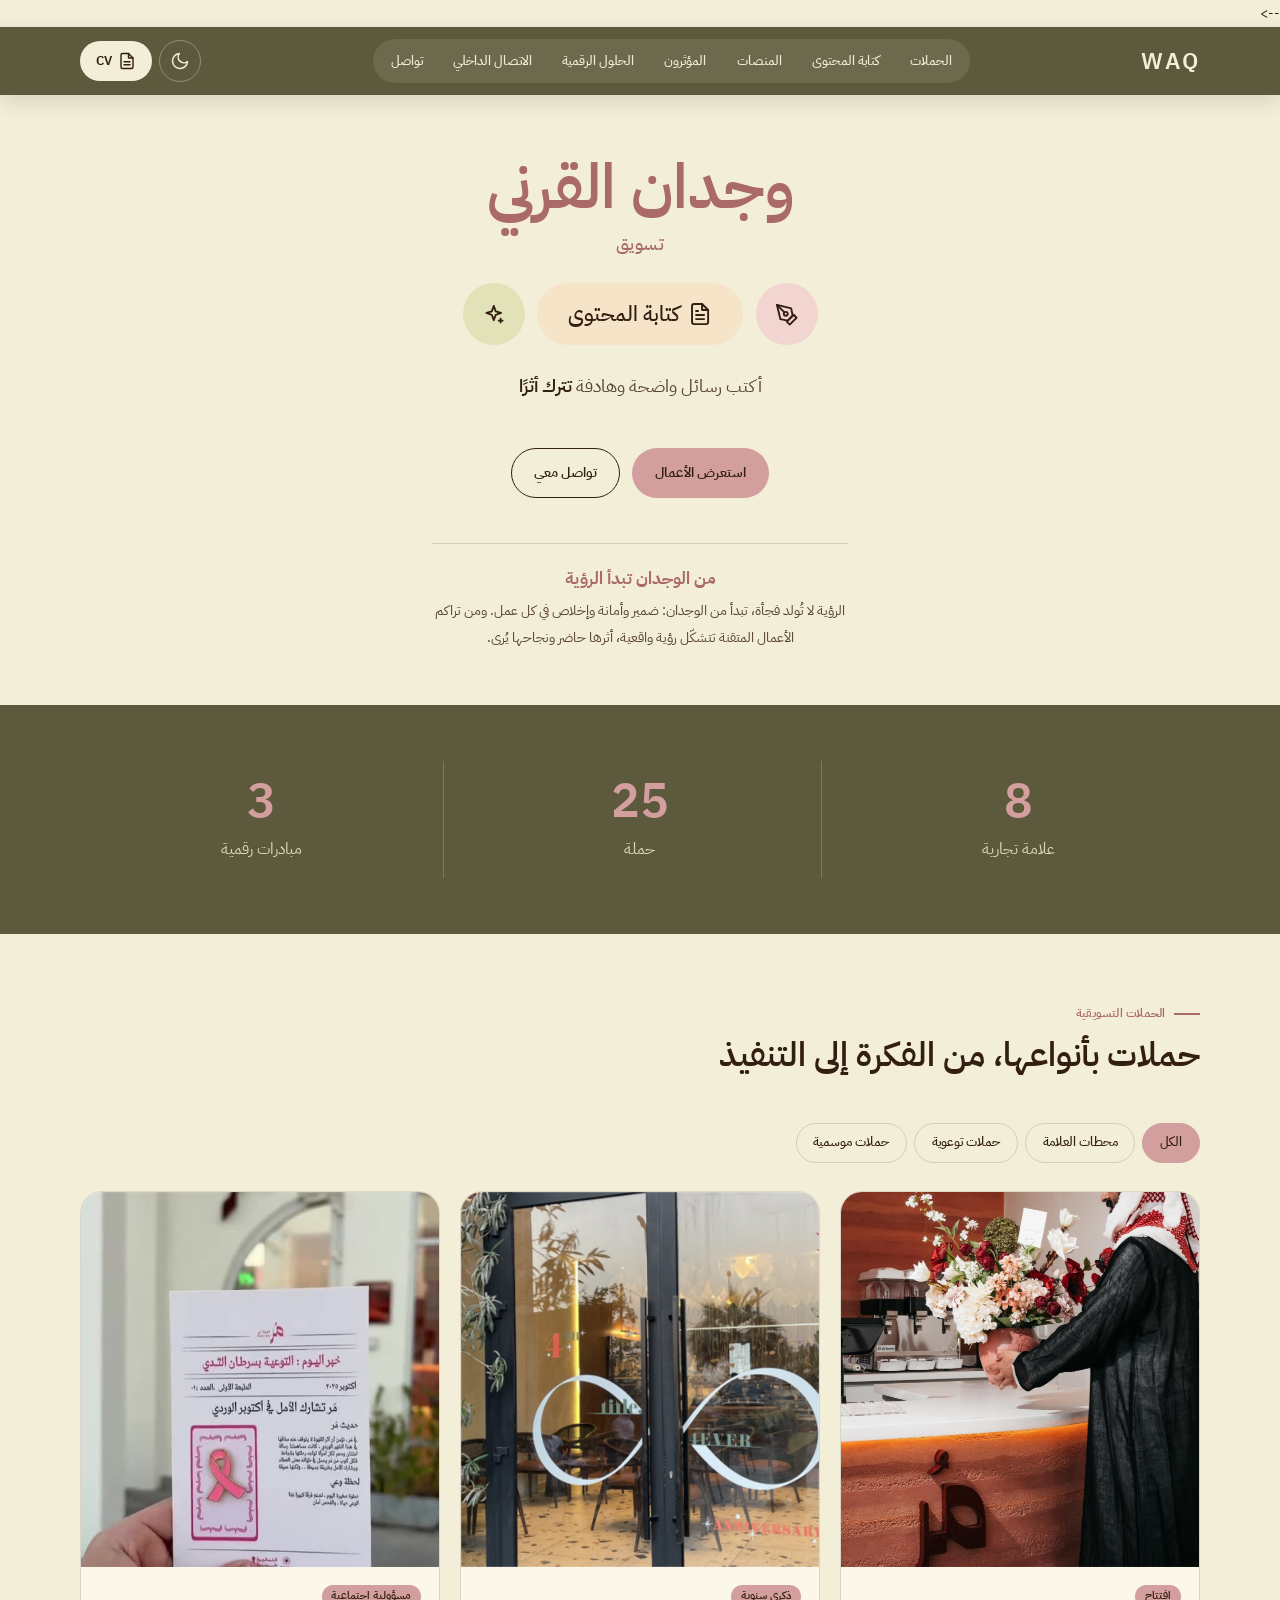
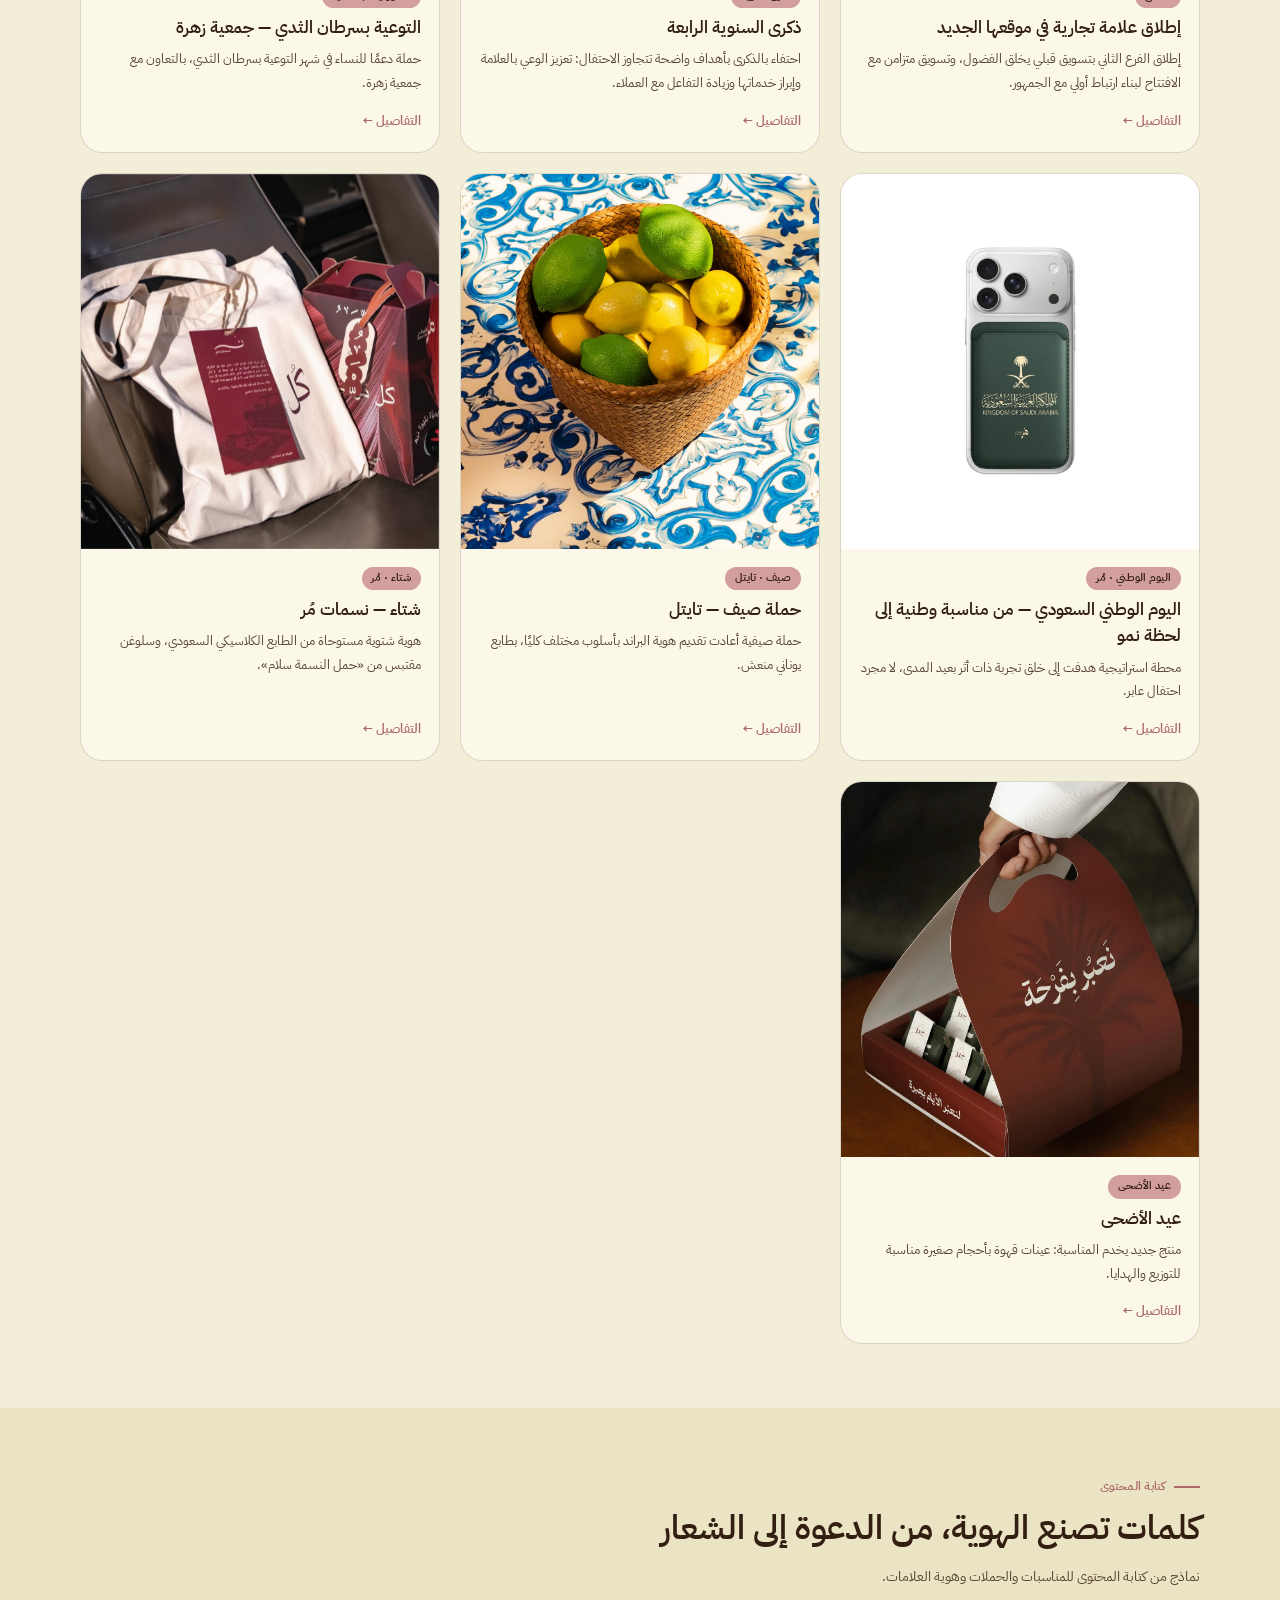
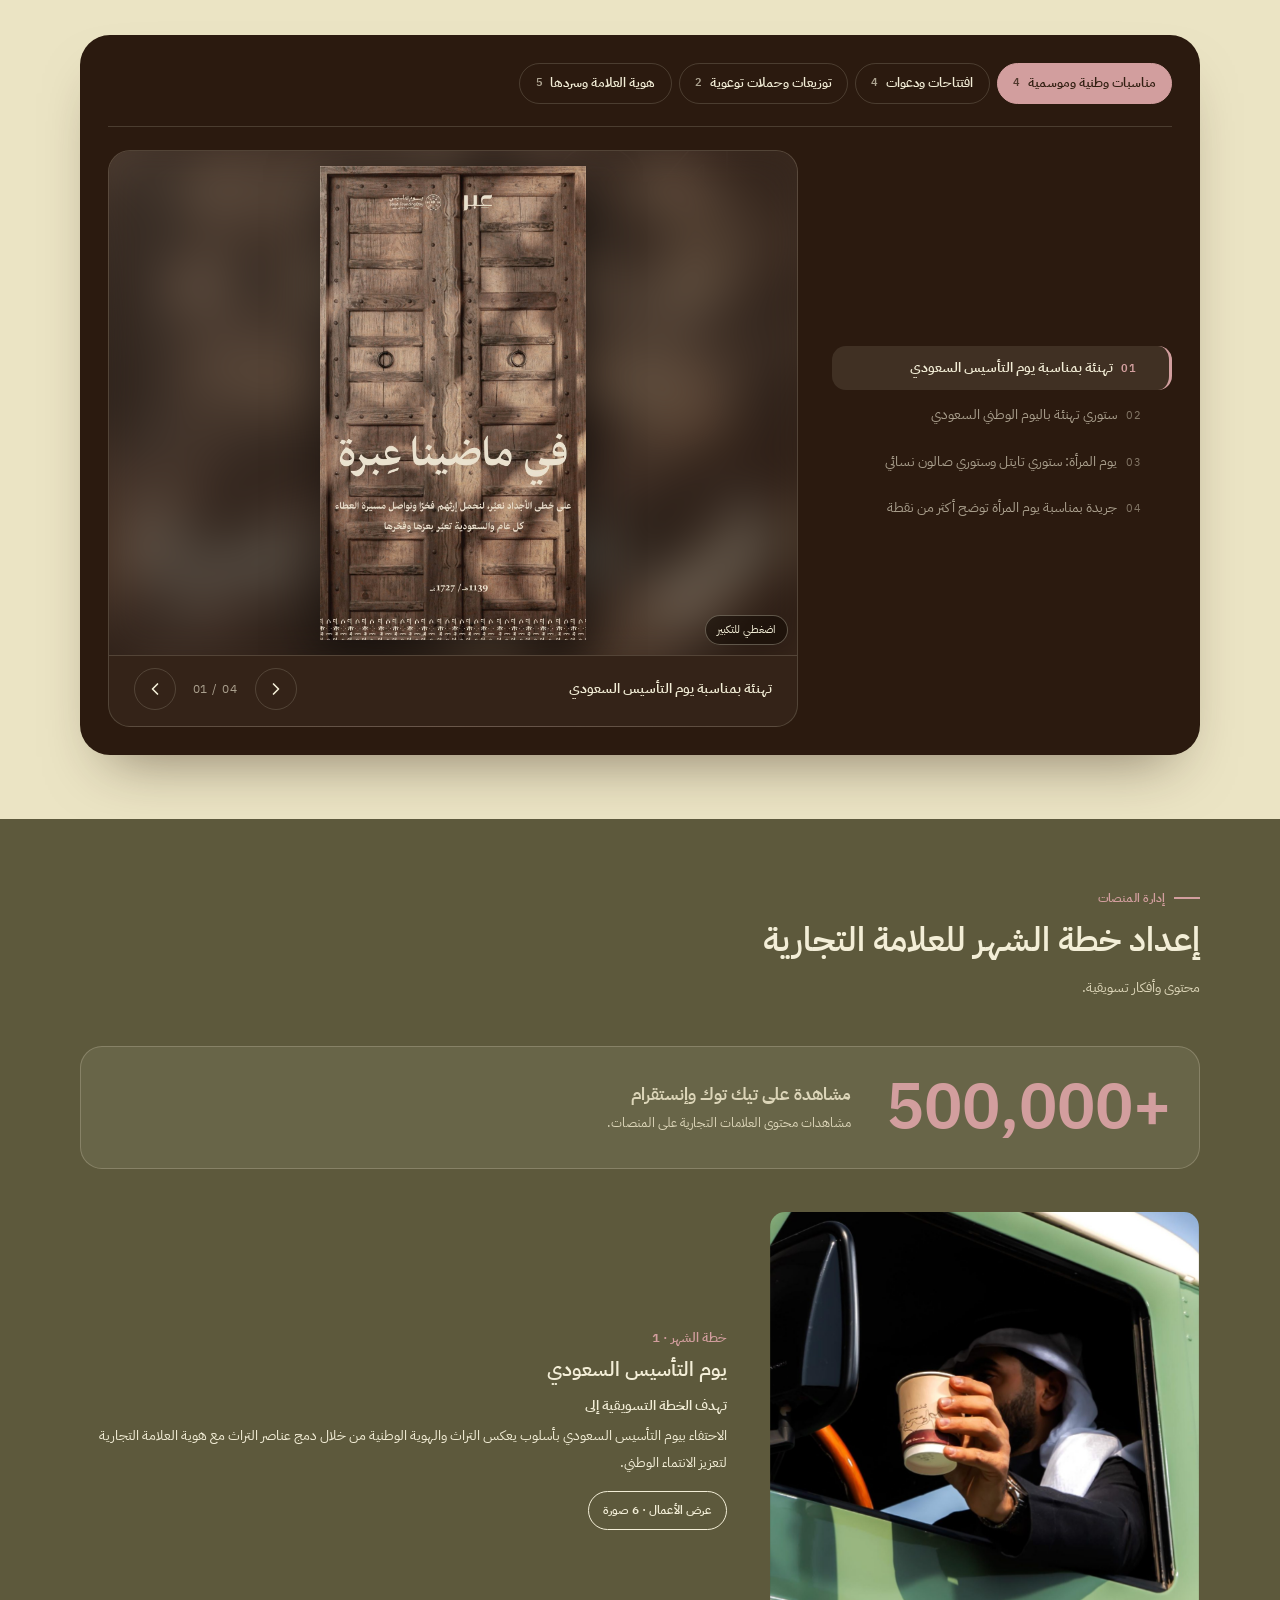
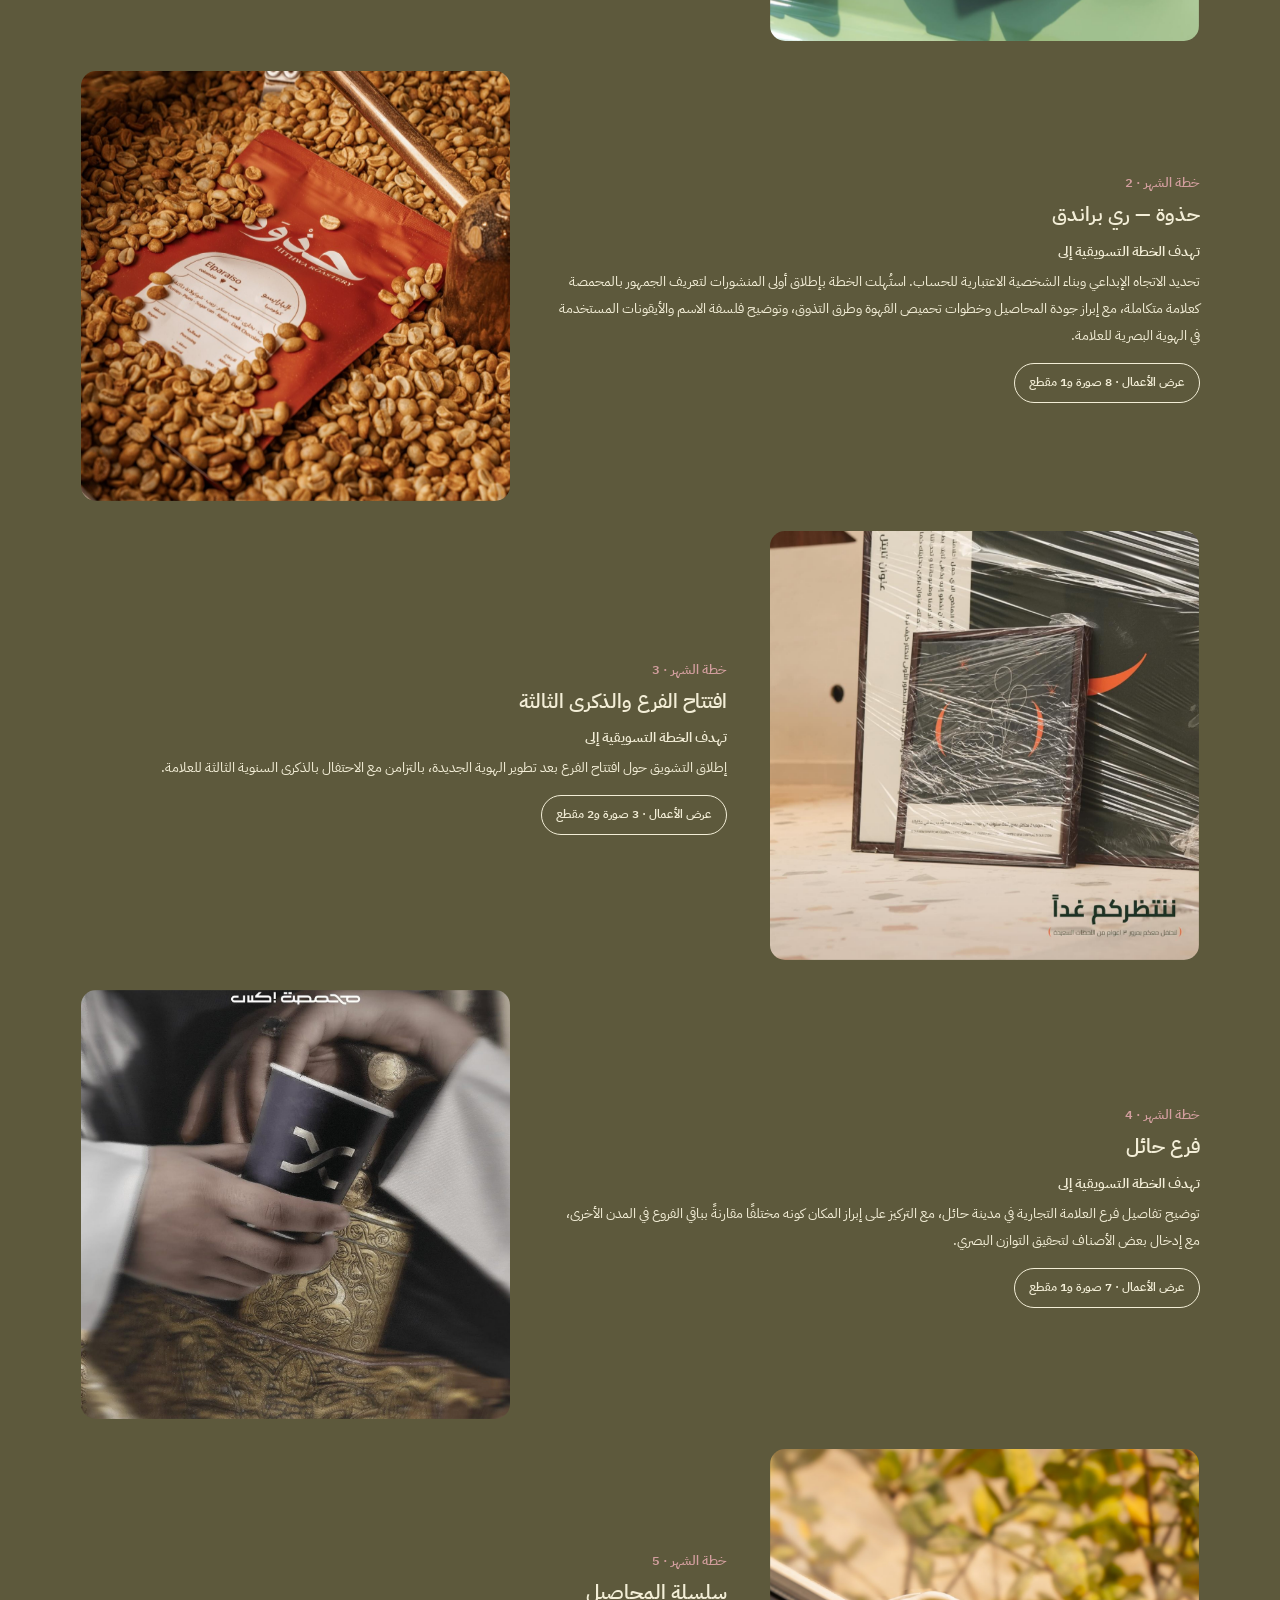
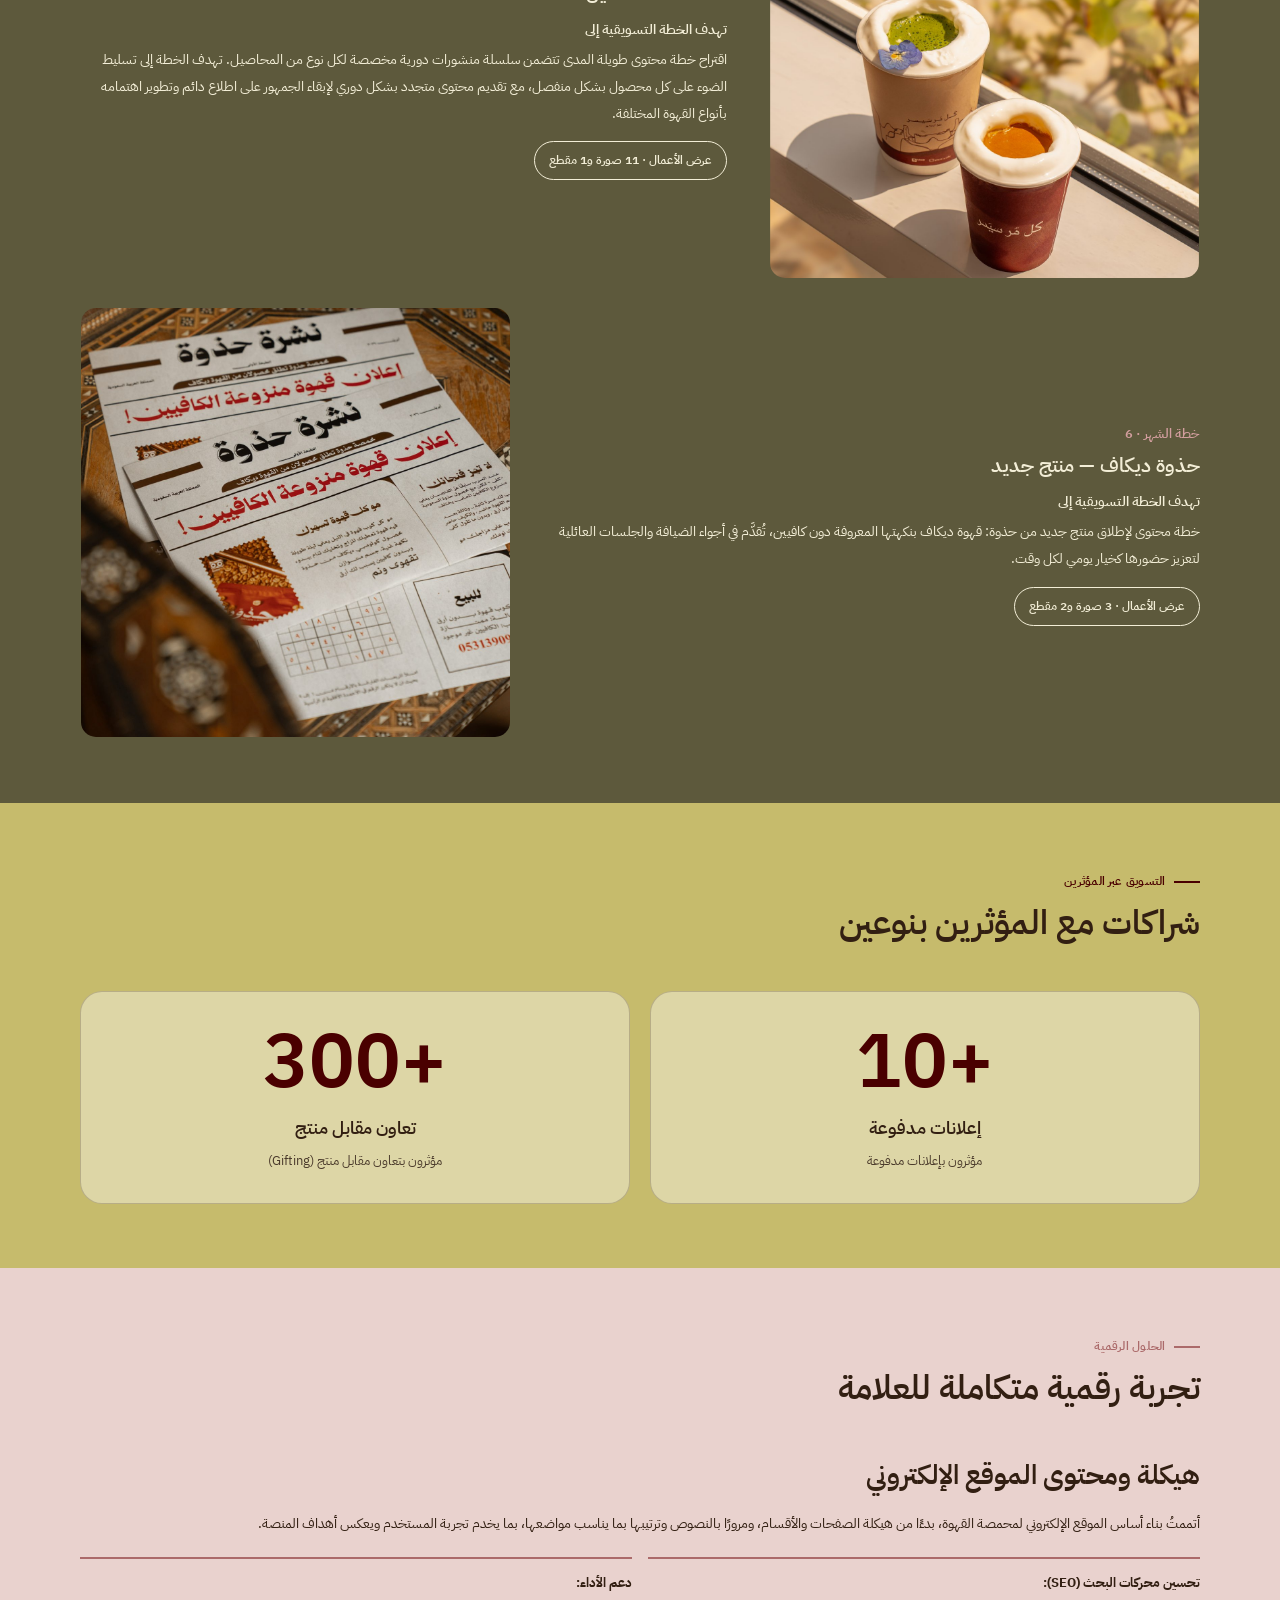
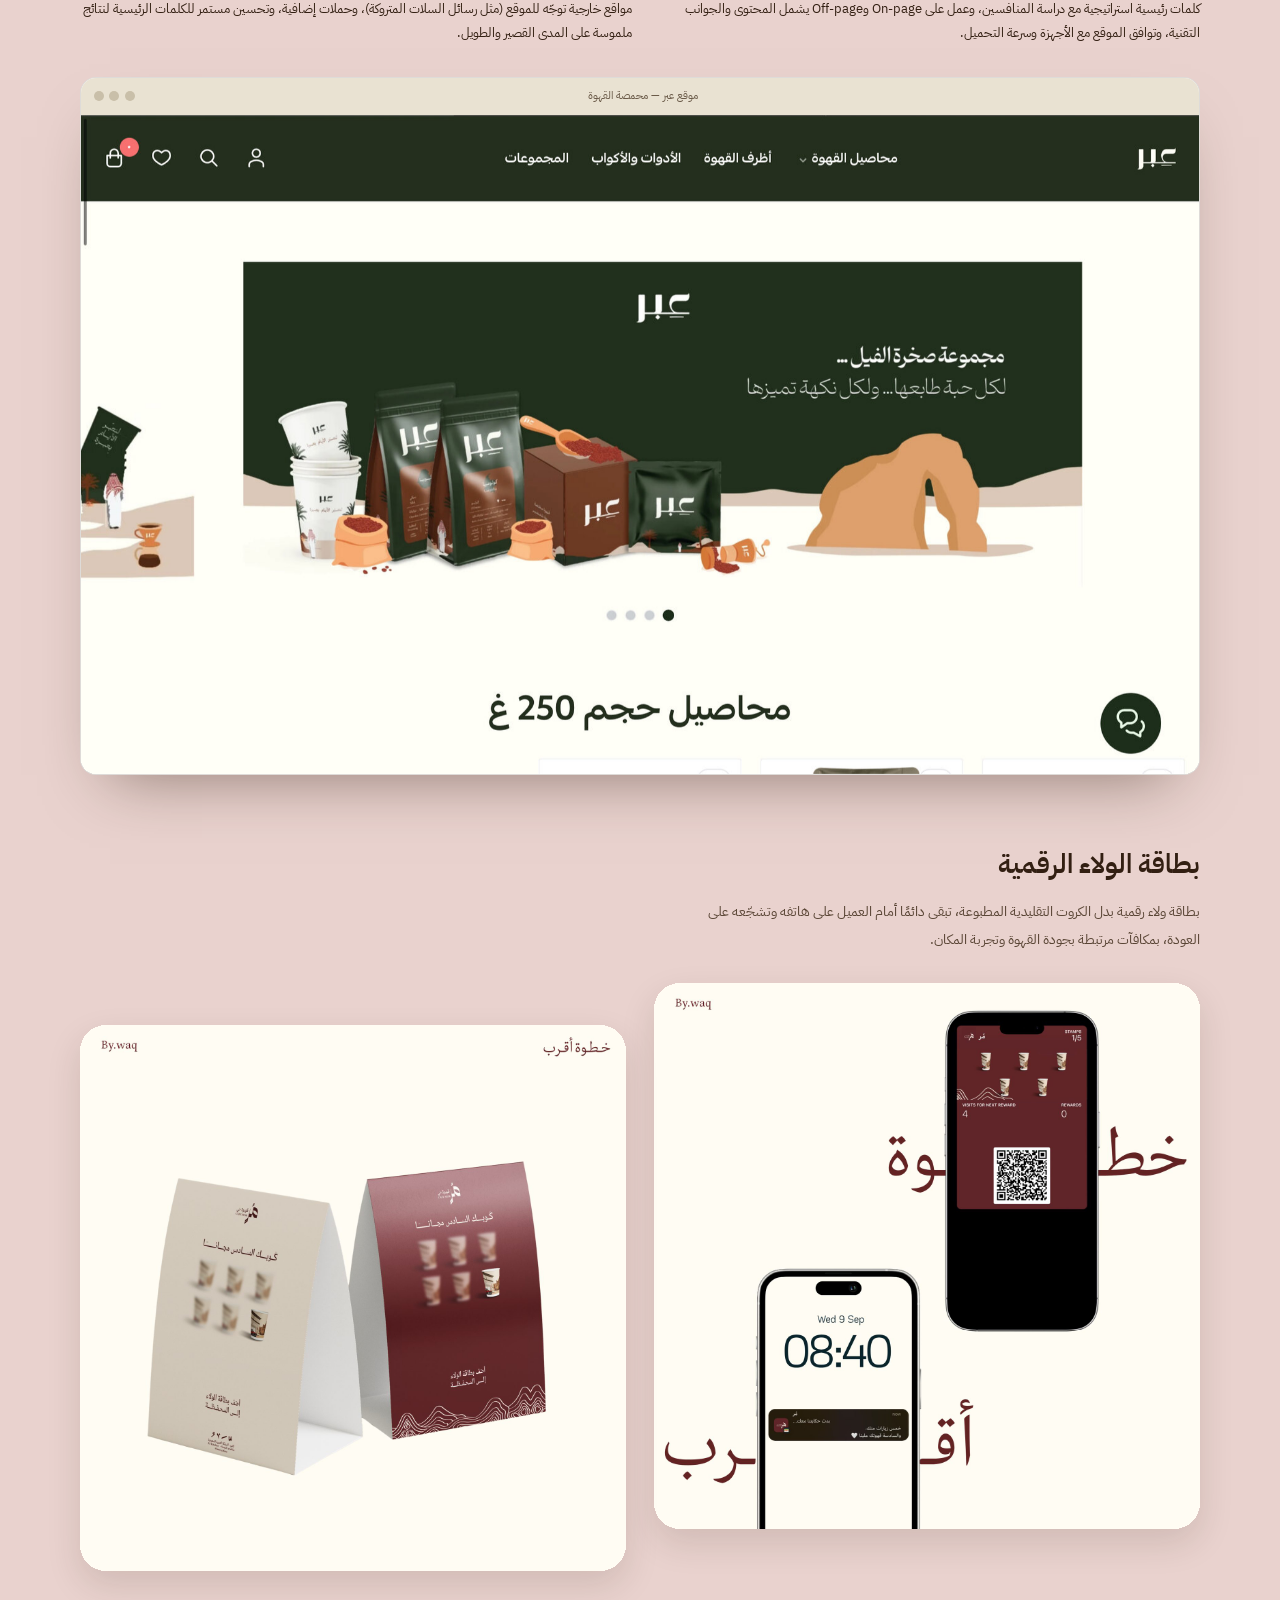
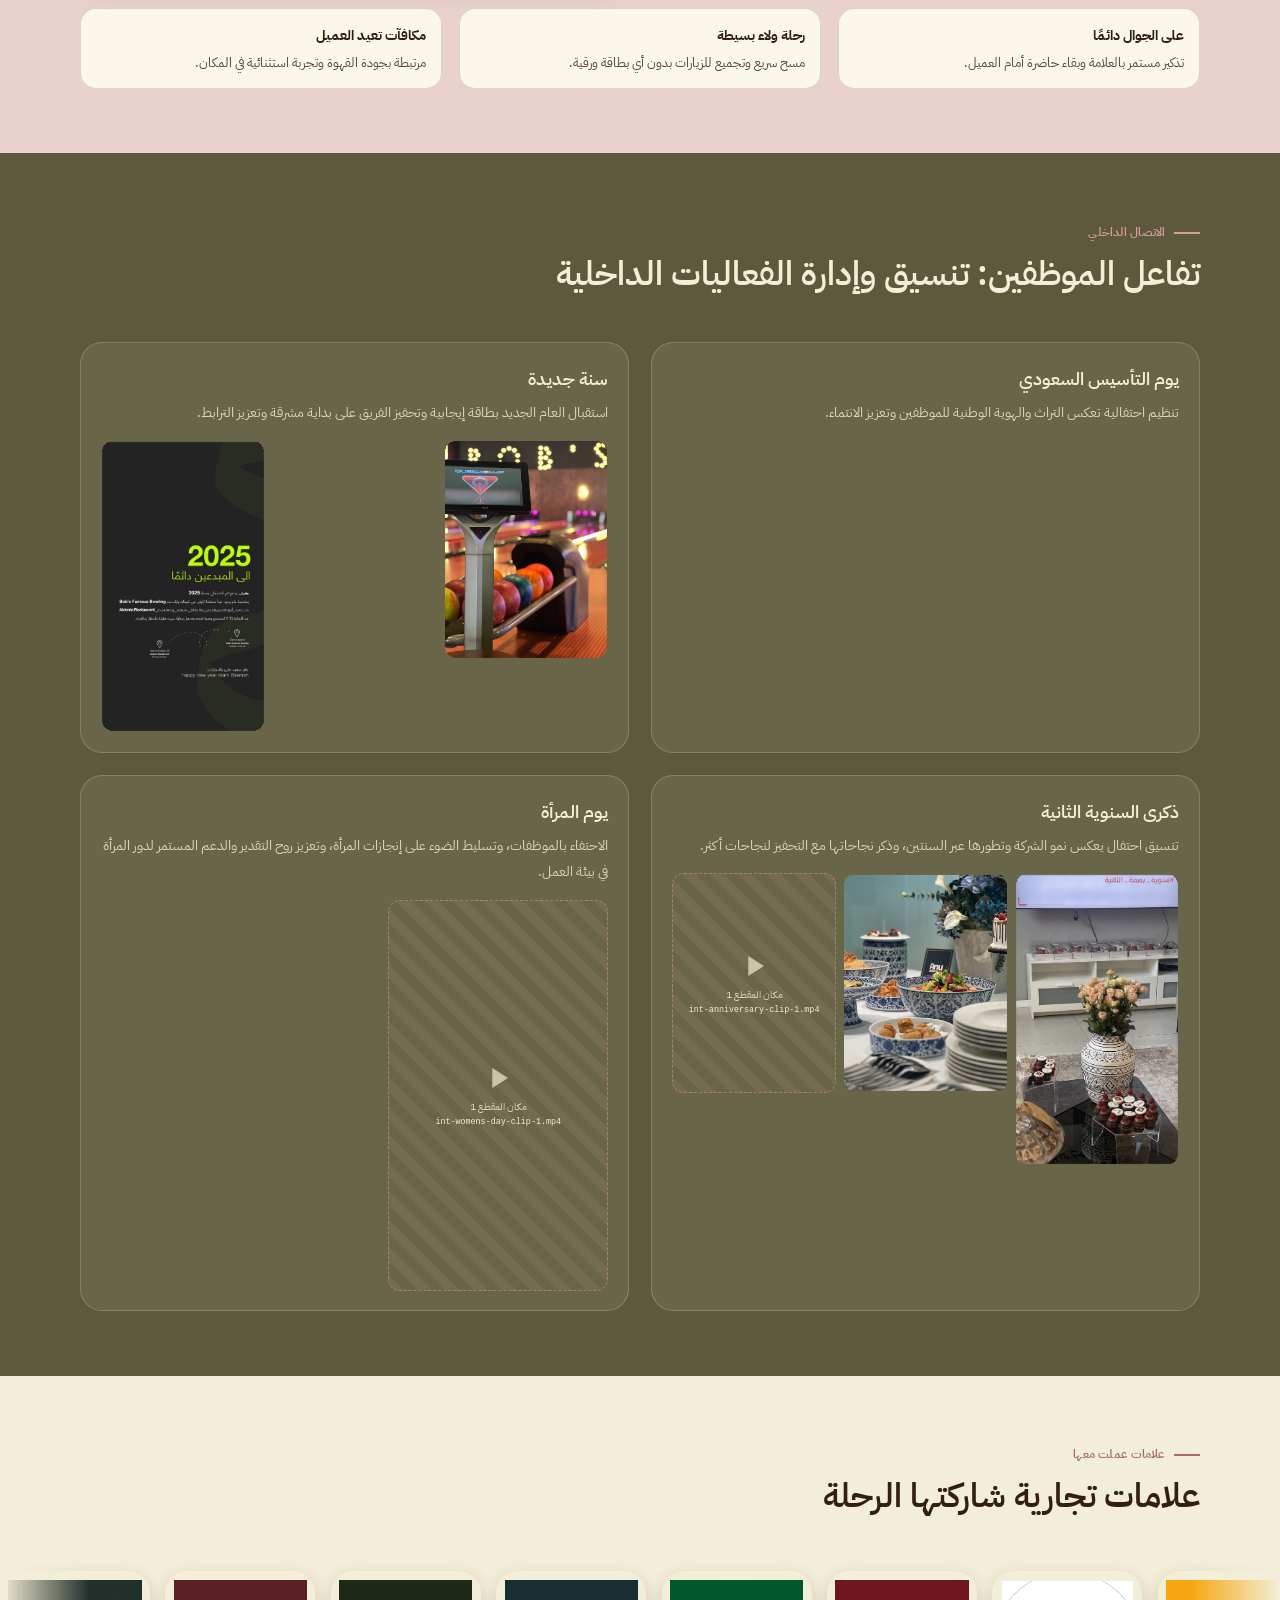
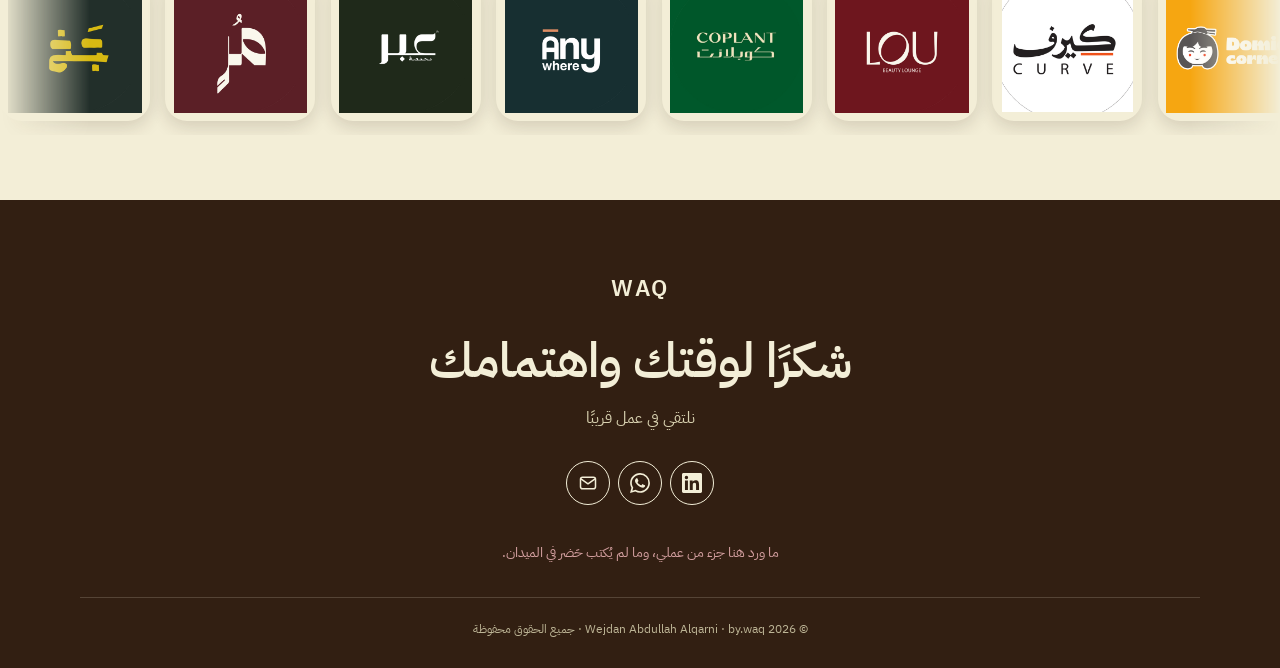
==== commit b48b9050: "Update index.html" ====
--- a/index.html
+++ b/index.html
@@ -3,17 +3,9 @@
 <head>
 <meta charset="utf-8">
 <meta name="viewport" content="width=device-width, initial-scale=1">
-<title>وجدان القرني | أخصائية تسويق</title>
+<title>وجدان القرني | تسويق</title>
 <meta name="description" content="ملف أعمال وجدان القرني — متخصصة في التسويق: حملات إبداعية ميدانية ورقمية، إدارة العلامات التجارية، وخطط المحتوى.">
 <meta name="theme-color" content="#F3EED7">
-<!--
-  ============ قبل الرفع على GitHub ============
-  ابحثي في هذا الملف عن  TODO  وبدّلي الروابط:
-    #TODO-linkedin  ← رابط لينكدإن
-    #TODO-whatsapp  ← رابط واتساب (مثال: https://wa.me/9665XXXXXXXX)
-    #TODO-email     ← mailto:بريدك@example.com
-    #TODO-video-... ← روابط مقاطع تيك توك / إنستقرام لكل حملة
-  الصور: ارفعي كل صورة داخل مجلد images بنفس الاسم المكتوب في الخانة (jpg أو png).
 -->
 <link rel="preconnect" href="https://fonts.googleapis.com">
 <link rel="preconnect" href="https://fonts.gstatic.com" crossorigin>
@@ -45,7 +37,7 @@
     </nav>
     <div class="header-actions">
       <button class="icon-btn theme-toggle" id="theme-toggle" type="button" aria-pressed="false" aria-label="التبديل إلى الوضع الداكن"><svg class="sun" viewBox="0 0 24 24" fill="none" stroke="currentColor" stroke-width="1.8" stroke-linecap="round" aria-hidden="true"><circle cx="12" cy="12" r="4"/><path d="M12 2v2M12 20v2M2 12h2M20 12h2M4.9 4.9l1.4 1.4M17.7 17.7l1.4 1.4M4.9 19.1l1.4-1.4M17.7 6.3l1.4-1.4"/></svg><svg class="moon" viewBox="0 0 24 24" fill="none" stroke="currentColor" stroke-width="1.8" stroke-linecap="round" stroke-linejoin="round" aria-hidden="true"><path d="M21 12.8A9 9 0 1111.2 3a7 7 0 009.8 9.8z"/></svg></button>
-      <a class="cv-btn" href="cv.pdf" target="_blank" rel="noopener"><svg viewBox="0 0 24 24" fill="none" stroke="currentColor" stroke-width="1.9" stroke-linecap="round" stroke-linejoin="round" aria-hidden="true"><path d="M14 2H6a2 2 0 00-2 2v16a2 2 0 002 2h12a2 2 0 002-2V8z"/><path d="M14 2v6h6M16 13H8M16 17H8"/></svg><span>السيرة الذاتية</span></a>
+      <a class="cv-btn" href="cv.pdf" target="_blank" rel="noopener"><svg viewBox="0 0 24 24" fill="none" stroke="currentColor" stroke-width="1.9" stroke-linecap="round" stroke-linejoin="round" aria-hidden="true"><path d="M14 2H6a2 2 0 00-2 2v16a2 2 0 002 2h12a2 2 0 002-2V8z"/><path d="M14 2v6h6M16 13H8M16 17H8"/></svg><span> CV </span></a>
       <button class="icon-btn menu-btn" id="menu-btn" type="button" aria-expanded="false" aria-controls="nav" aria-label="القائمة">
         <svg viewBox="0 0 24 24" fill="none" stroke="currentColor" stroke-width="2" stroke-linecap="round" aria-hidden="true"><path d="M4 7h16M4 12h16M4 17h16"/></svg>
       </button>
@@ -57,8 +49,8 @@
   <!-- ========== الرئيسية ========== -->
   <section class="hero">
     <div class="container hero-in">
-      <h1 class="reveal d1">أنا <em>وجدان القرني</em></h1>
-      <p class="job reveal d1">أخصائية تسويق</p>
+      <h1 class="reveal d1"> <em>وجدان القرني</em></h1>
+      <p class="job reveal d1"> تسويق</p>
       <div class="roles reveal d2" id="roles" aria-live="polite">
         <span class="role-side" id="role-prev" style="--tint:#E1E2B8"><svg viewBox="0 0 24 24" fill="none" stroke="currentColor" stroke-width="1.9" stroke-linecap="round" stroke-linejoin="round" aria-hidden="true"><path d="M12 3l2 5.6L19.5 10 14 12l-2 5.6L10 12 4.5 10 10 8.6z"/><path d="M19 16v4M17 18h4"/></svg></span>
         <span class="role-main" id="role-main" style="--tint:#F2D5D0"><svg viewBox="0 0 24 24" fill="none" stroke="currentColor" stroke-width="1.9" stroke-linecap="round" stroke-linejoin="round" aria-hidden="true"><path d="M12 19l7-7 3 3-7 7-3-3z"/><path d="M18 13l-1.5-7.5L2 2l3.5 14.5L13 18l5-5z"/><path d="M2 2l7.6 7.6"/><circle cx="11" cy="11" r="2"/></svg><span class="role-text">إدارة الحملات الإبداعية</span></span>
@@ -66,7 +58,7 @@
       </div>
       <p class="tagline reveal d2" id="tagline">أحوّل الأفكار إلى حملات <b>يحب الناس مشاهدتها</b></p>
       <div class="hero-actions reveal d2">
-        <a class="btn btn-primary" href="#campaigns">استعرضي الأعمال</a>
+        <a class="btn btn-primary" href="#campaigns">استعرض الأعمال</a>
         <a class="btn btn-ghost" href="#contact">تواصل معي</a>
       </div>
       <div class="hero-quote reveal">
@@ -91,8 +83,7 @@
     <div class="container">
       <div class="section-head reveal">
         <span class="eyebrow">الحملات التسويقية</span>
-        <h2 class="title">حملات بأنواعها، من الفكرة إلى الأثر</h2>
-        <p class="lead">اضغطي على أي حملة لعرض الفكرة والمخرجات الإبداعية.</p>
+        <h2 class="title">حملات بأنواعها، من الفكرة إلى التنفيذ</h2>
       </div>
       <div class="filters reveal" role="group" aria-label="تصفية الحملات">
         <button class="filter" type="button" data-filter="all" aria-pressed="true">الكل</button>
@@ -104,13 +95,13 @@
         <article class="card" data-cat="launch" id="c-launch-1">
           <figure class="slot " data-src="launch-1-cover" data-alt="إطلاق علامة تجارية في موقعها الجديد — الغلاف"><span class="slot-label"><svg viewBox="0 0 24 24" fill="none" stroke="currentColor" stroke-width="1.6" stroke-linecap="round" stroke-linejoin="round" aria-hidden="true"><rect x="3" y="5" width="18" height="14" rx="2.5"/><circle cx="8.5" cy="10.5" r="1.6"/><path d="M21 16l-5-5-8 8"/></svg>صورة هنا<b>launch-1-cover.jpg</b></span></figure>
           <div class="card-body">
-            <span class="tag">إطلاق</span>
+            <span class="tag">افتتاح</span>
             <h3><button type="button" aria-haspopup="dialog">إطلاق علامة تجارية في موقعها الجديد</button></h3>
             <p class="ex">إطلاق الفرع الثاني بتسويق قبلي يخلق الفضول، وتسويق متزامن مع الافتتاح لبناء ارتباط أولي مع الجمهور.</p>
             <span class="more">التفاصيل</span>
           </div>
           <div class="detail" hidden>
-            <span class="tag">محطات العلامة · إطلاق</span>
+            <span class="tag">محطات العلامة · افتتاح</span>
             <h3>إطلاق علامة تجارية في موقعها الجديد</h3>
             
             <h4>الفكرة</h4><p>تم بناء الحملة بما يتوافق مع هوية العلامة، مع مراعاة طبيعة الفرع الثاني واختلاف جمهوره، والتركيز على تقديم تجربة إطلاق تعكس روح المكان وأسلوبه.</p><p>اعتمدت الحملة على تسويق قبلي لخلق الفضول، وتسويق متزامن مع الافتتاح لتعزيز الحضور وبناء ارتباط أولي مع الجمهور، مع الحفاظ على انسجام الرسالة البصرية والمحتوى عبر جميع نقاط التواصل.</p><h4>النهج الإبداعي للحملة</h4><p><b>المرجعيات الثقافية والبصرية:</b> استلهمت عناصر الحملة من رموز الهوية المتجذّرة في الذاكرة، حيث حضر الخيل بوصفه رمزًا للأصالة والماضي الحاضر، إلى جانب الهاتف والراديو كإشارات لزمنٍ عاش في التفاصيل وما زال أثره حاضرًا.</p><p><b>امتداد التراث في تجربة معاصرة:</b> تم اختيار عناصر مصنوعة يدويًا ضمن دعوات الافتتاح، لتجسيد الإبداع والأصالة المتجذّرة في الثقافة المحلية، وتحويل الدعوة إلى قطعة تحمل معنى وهوية.</p>
@@ -130,7 +121,7 @@
             <span class="tag">محطات العلامة · ذكرى سنوية</span>
             <h3>ذكرى السنوية الرابعة</h3>
             
-            <h4>الفكرة</h4><p>جاءت هذه الحملة احتفاءً بالذكرى السنوية الرابعة بأسلوب مختلف عن المعتاد، إذ طُرحت خطة متميزة تختلف عن الحملات السابقة، حيث تم رسم أهداف واضحة تتجاوز كونها مجرد احتفال بالذكرى، لتسهم في تعزيز الوعي بالعلامة، وإبراز خدماتها الأساسية، وزيادة التفاعل مع العملاء.</p><h4>المخرجات الإبداعية</h4><p><b>الهدايا التذكارية:</b> صُنعت بتصاميم خاصة بهوية العلامة التجارية، واختيرت ميداليات بدرجات ألوان محددة وعبارات مختلفة.</p><p><b>التجربة داخل الفعالية:</b> تنسيق الفعالية على مدار يومين بأسلوب كلاسيكي، مع دمج الخدمات الأساسية للعلامة مثل الكيترنق ضمن التنسيق بشكل مبتكر.</p><p><b>المحتوى البصري والتسويقي:</b> صور وفيديوهات الحملة، والتسويق عبر المؤثرين، لدعم الحملة ونشرها للجمهور المستهدف.</p>
+            <h4>الفكرة</h4><p>جاءت هذه الحملة احتفاءً بالذكرى السنوية الرابعة بأسلوب مختلف عن المعتاد، إذ طُرحت خطة متميزة تختلف عن الحملات السابقة. اختيار علامة الأنفنتي ∞ للثيم لأرتباطها مباشرةً بمعنى Forever، هذا المعنى يُكمل فكرة الاحتفال بالذكرى الربعة لنوجه رسالة (امتداد، ووعد يدوم) تحت شعار 4Ever and ever. ء.</p><h4>المخرجات الإبداعية</h4><p><b>الهدايا التذكارية:</b> صُنعت بتصاميم خاصة بهوية العلامة التجارية، واختيرت ميداليات بدرجات ألوان محددة وعبارات مختلفة.</p><p><b>التجربة داخل الفعالية:</b> تنسيق الفعالية على مدار يومين بأسلوب كلاسيكي، مع دمج الخدمات الأساسية للعلامة مثل الكيترنق ضمن التنسيق بشكل مبتكر.</p><p><b>المحتوى البصري والتسويقي:</b> صور وفيديوهات الحملة، والتسويق عبر المؤثرين، لدعم الحملة ونشرها للجمهور المستهدف.</p>
             <div class="gallery" style="grid-template-columns:repeat(3,1fr)"><figure class="slot " data-src="anniversary-4-cover" data-alt="ذكرى السنوية الرابعة — الغلاف" style="--r:4 / 5"><span class="slot-label"><svg viewBox="0 0 24 24" fill="none" stroke="currentColor" stroke-width="1.6" stroke-linecap="round" stroke-linejoin="round" aria-hidden="true"><rect x="3" y="5" width="18" height="14" rx="2.5"/><circle cx="8.5" cy="10.5" r="1.6"/><path d="M21 16l-5-5-8 8"/></svg>صورة هنا<b>anniversary-4-cover.jpg</b></span></figure><figure class="slot " data-src="anniversary-4-1" data-alt="ذكرى السنوية الرابعة — صورة 1" style="--r:4 / 5"><span class="slot-label"><svg viewBox="0 0 24 24" fill="none" stroke="currentColor" stroke-width="1.6" stroke-linecap="round" stroke-linejoin="round" aria-hidden="true"><rect x="3" y="5" width="18" height="14" rx="2.5"/><circle cx="8.5" cy="10.5" r="1.6"/><path d="M21 16l-5-5-8 8"/></svg>صورة هنا<b>anniversary-4-1.jpg</b></span></figure><figure class="slot " data-src="anniversary-4-2" data-alt="ذكرى السنوية الرابعة — صورة 2" style="--r:4 / 5"><span class="slot-label"><svg viewBox="0 0 24 24" fill="none" stroke="currentColor" stroke-width="1.6" stroke-linecap="round" stroke-linejoin="round" aria-hidden="true"><rect x="3" y="5" width="18" height="14" rx="2.5"/><circle cx="8.5" cy="10.5" r="1.6"/><path d="M21 16l-5-5-8 8"/></svg>صورة هنا<b>anniversary-4-2.jpg</b></span></figure><figure class="slot " data-src="anniversary-4-3" data-alt="ذكرى السنوية الرابعة — صورة 3" style="--r:4 / 5"><span class="slot-label"><svg viewBox="0 0 24 24" fill="none" stroke="currentColor" stroke-width="1.6" stroke-linecap="round" stroke-linejoin="round" aria-hidden="true"><rect x="3" y="5" width="18" height="14" rx="2.5"/><circle cx="8.5" cy="10.5" r="1.6"/><path d="M21 16l-5-5-8 8"/></svg>صورة هنا<b>anniversary-4-3.jpg</b></span></figure><figure class="slot " data-src="anniversary-4-4" data-alt="ذكرى السنوية الرابعة — صورة 4" style="--r:4 / 5"><span class="slot-label"><svg viewBox="0 0 24 24" fill="none" stroke="currentColor" stroke-width="1.6" stroke-linecap="round" stroke-linejoin="round" aria-hidden="true"><rect x="3" y="5" width="18" height="14" rx="2.5"/><circle cx="8.5" cy="10.5" r="1.6"/><path d="M21 16l-5-5-8 8"/></svg>صورة هنا<b>anniversary-4-4.jpg</b></span></figure><figure class="slot " data-src="anniversary-4-5" data-alt="ذكرى السنوية الرابعة — صورة 5" style="--r:4 / 5"><span class="slot-label"><svg viewBox="0 0 24 24" fill="none" stroke="currentColor" stroke-width="1.6" stroke-linecap="round" stroke-linejoin="round" aria-hidden="true"><rect x="3" y="5" width="18" height="14" rx="2.5"/><circle cx="8.5" cy="10.5" r="1.6"/><path d="M21 16l-5-5-8 8"/></svg>صورة هنا<b>anniversary-4-5.jpg</b></span></figure></div>
             
           </div>
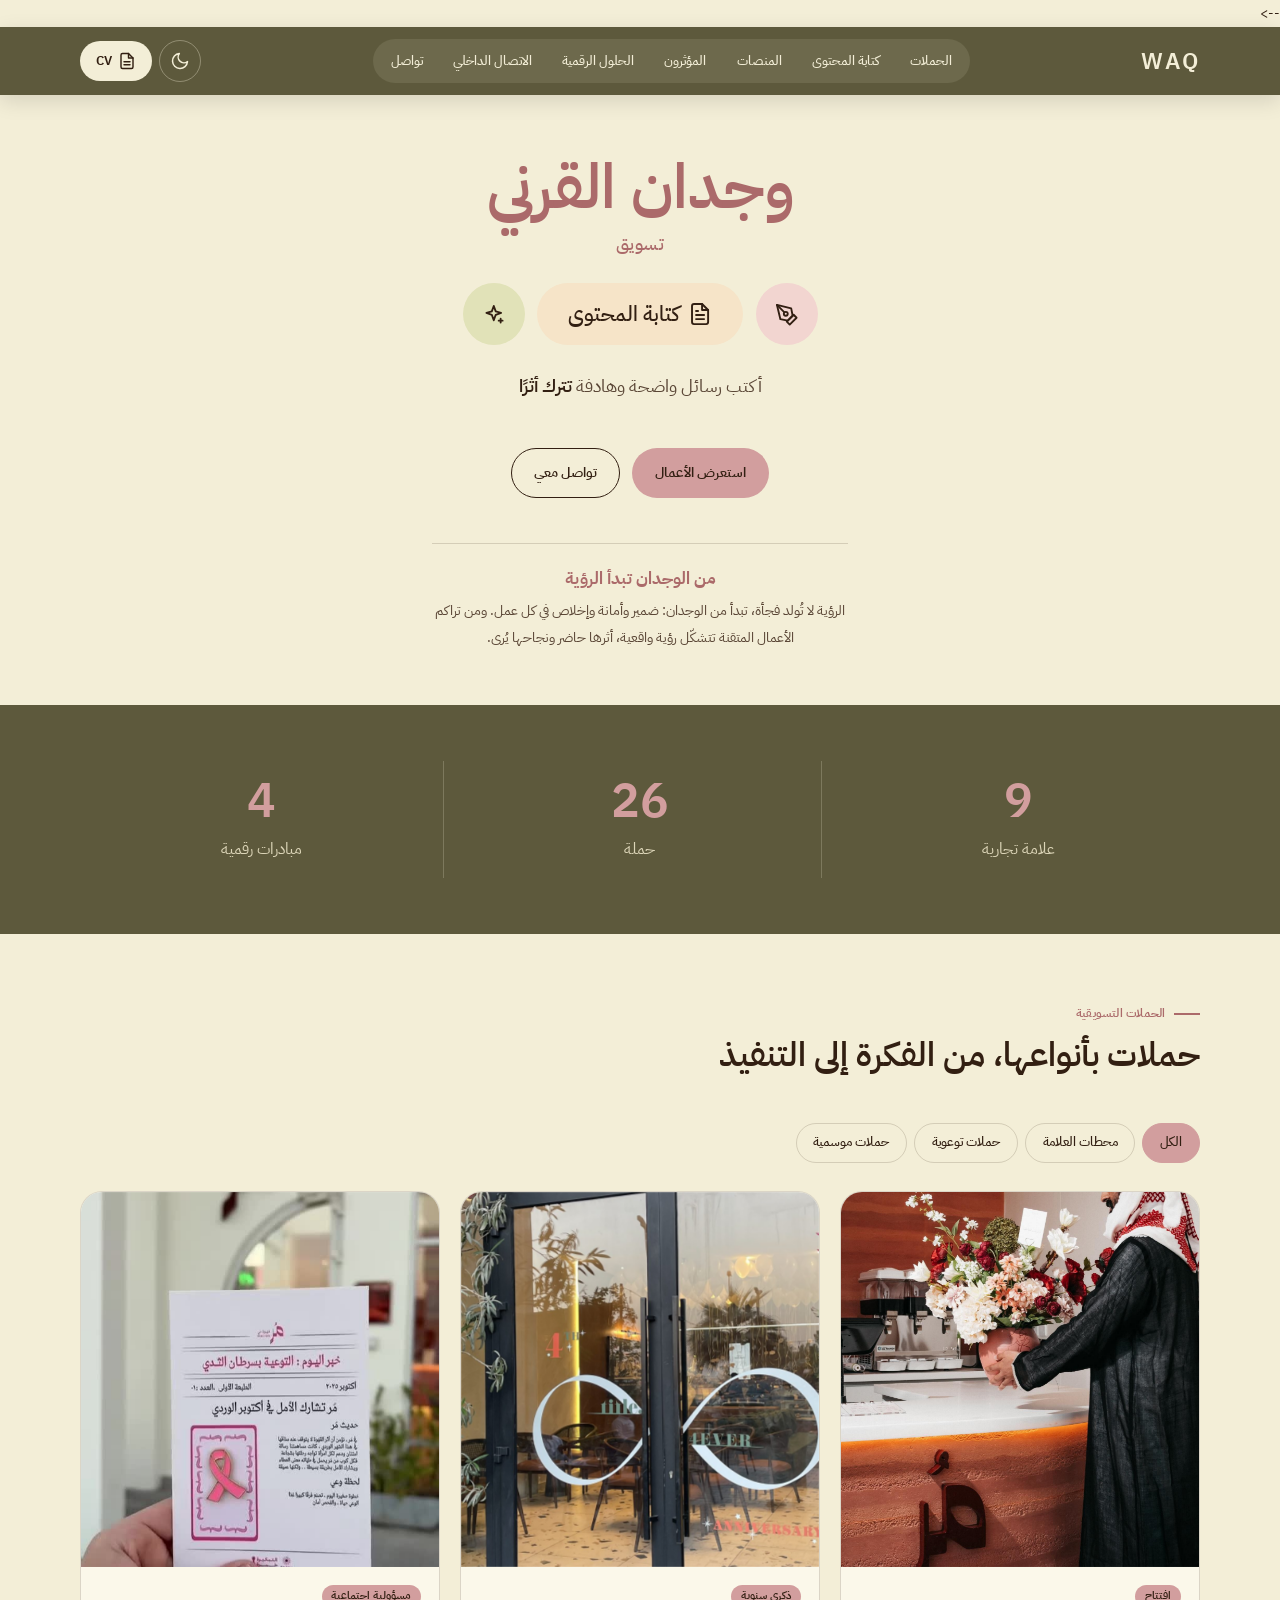
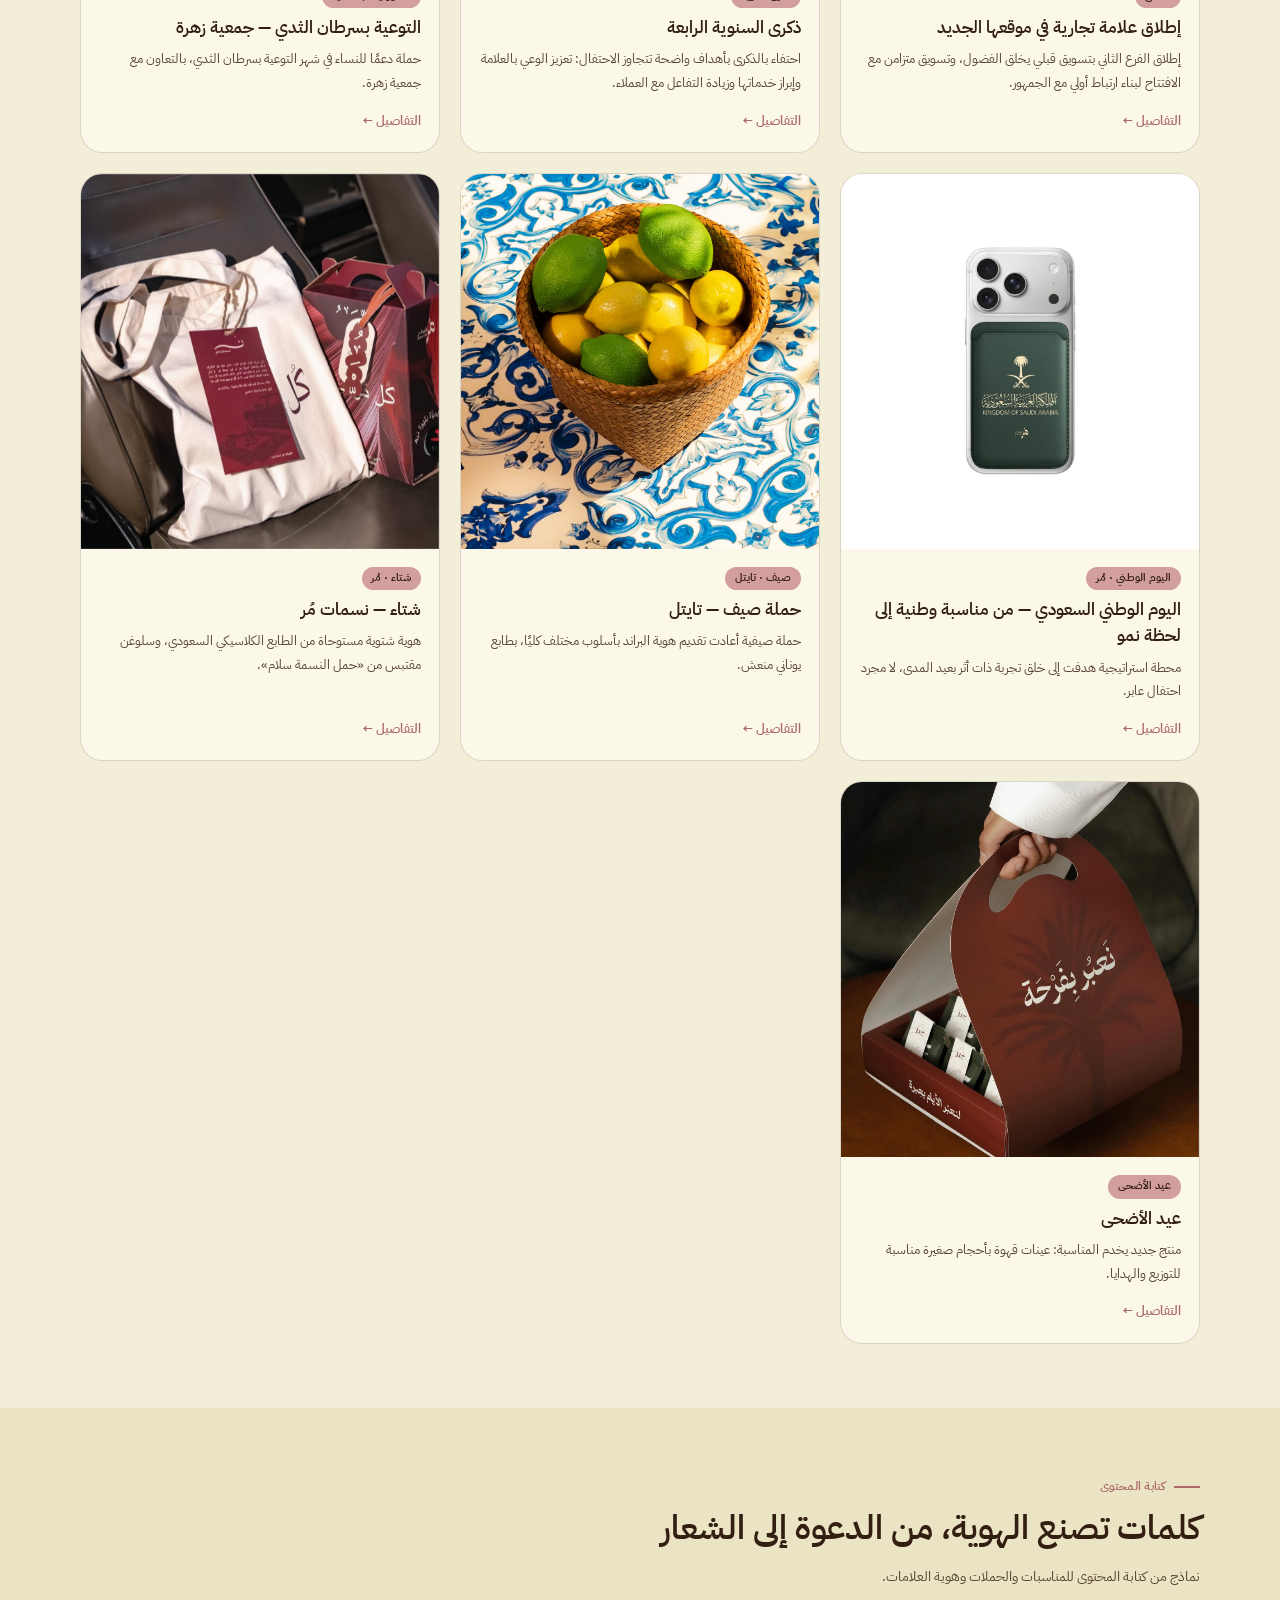
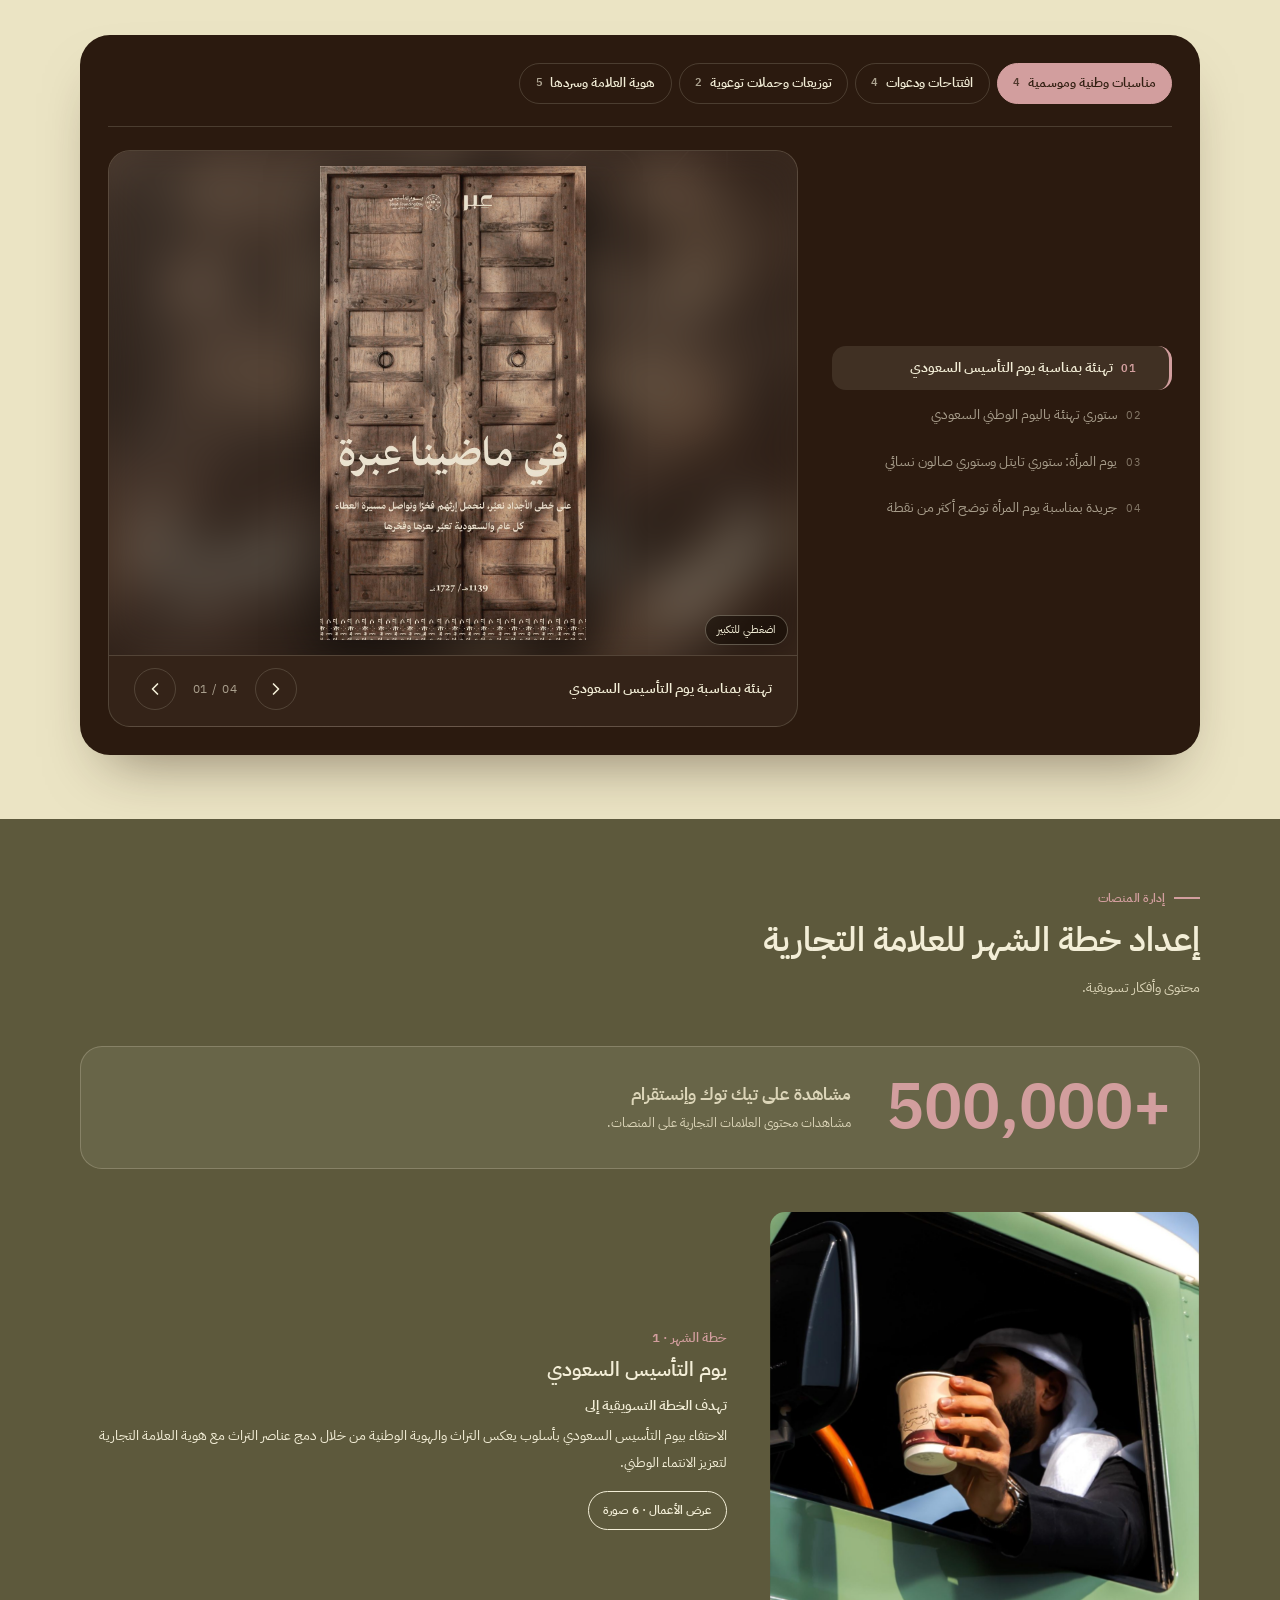
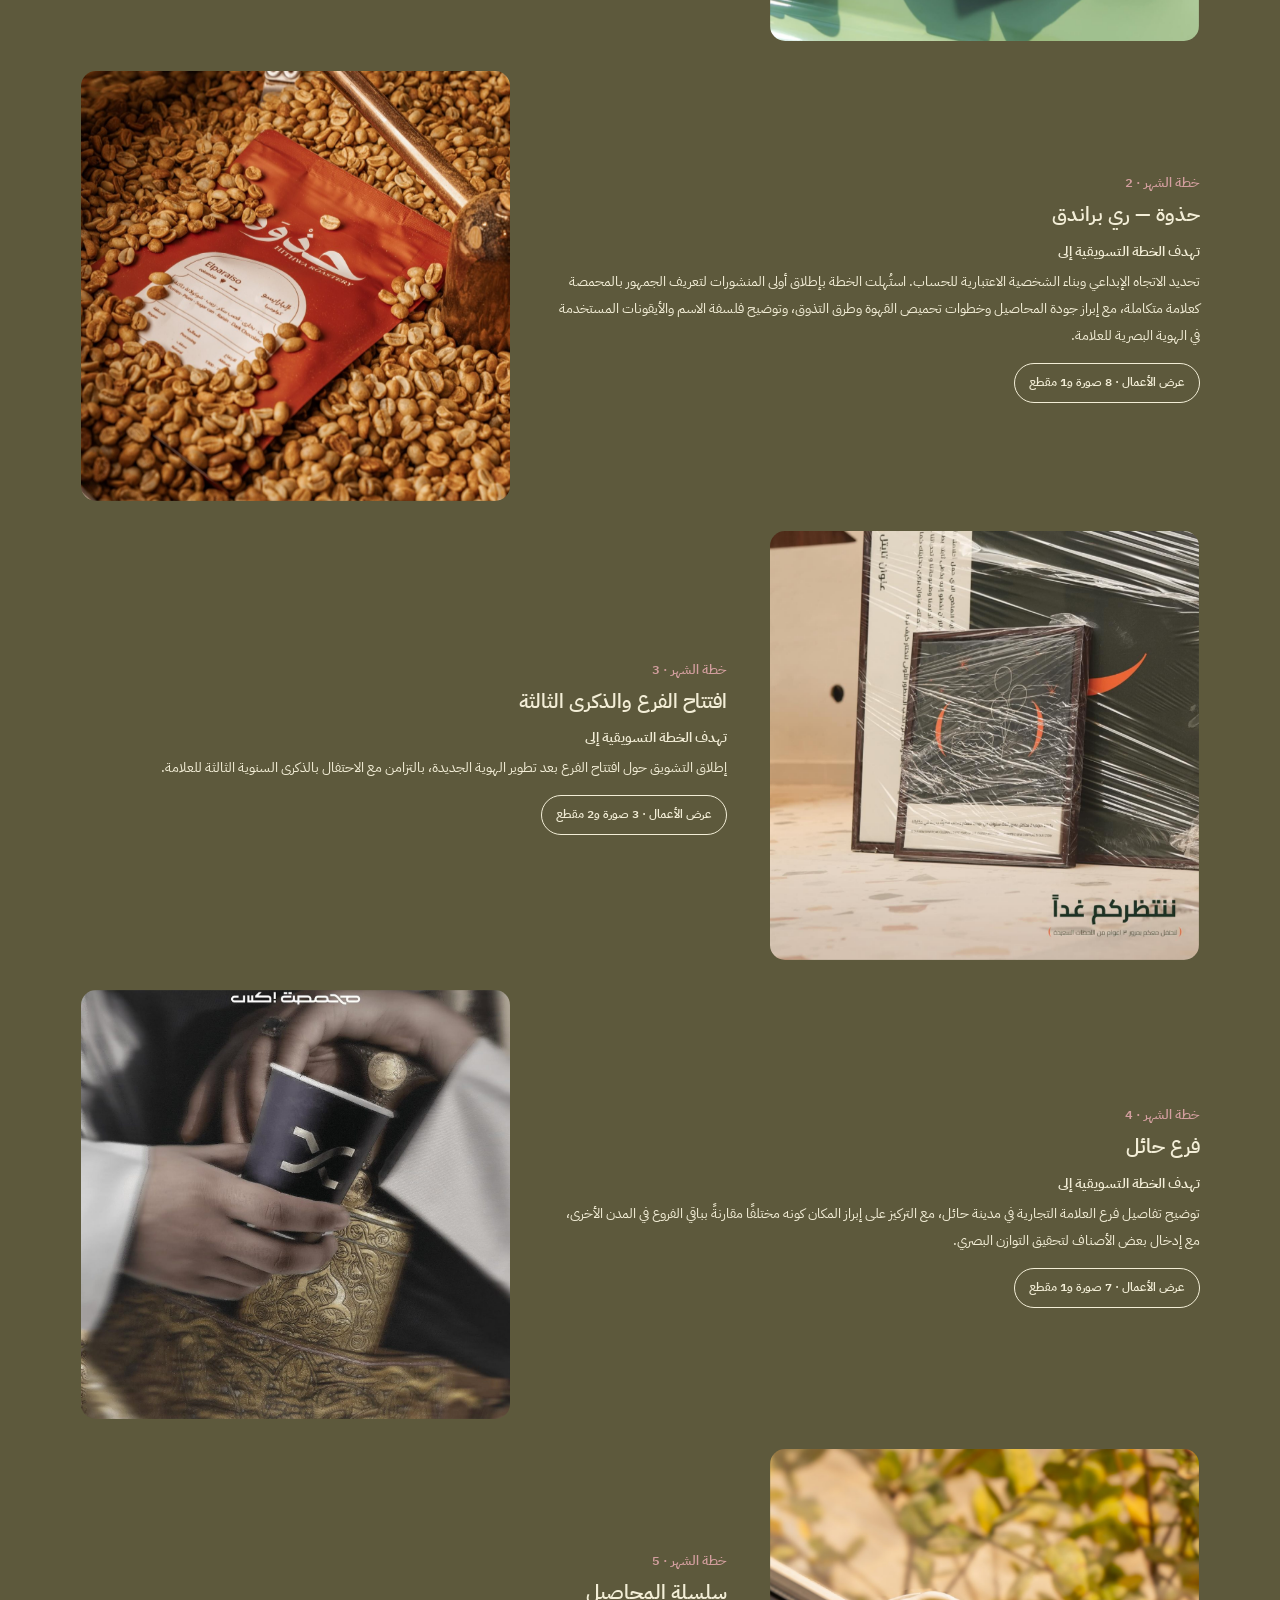
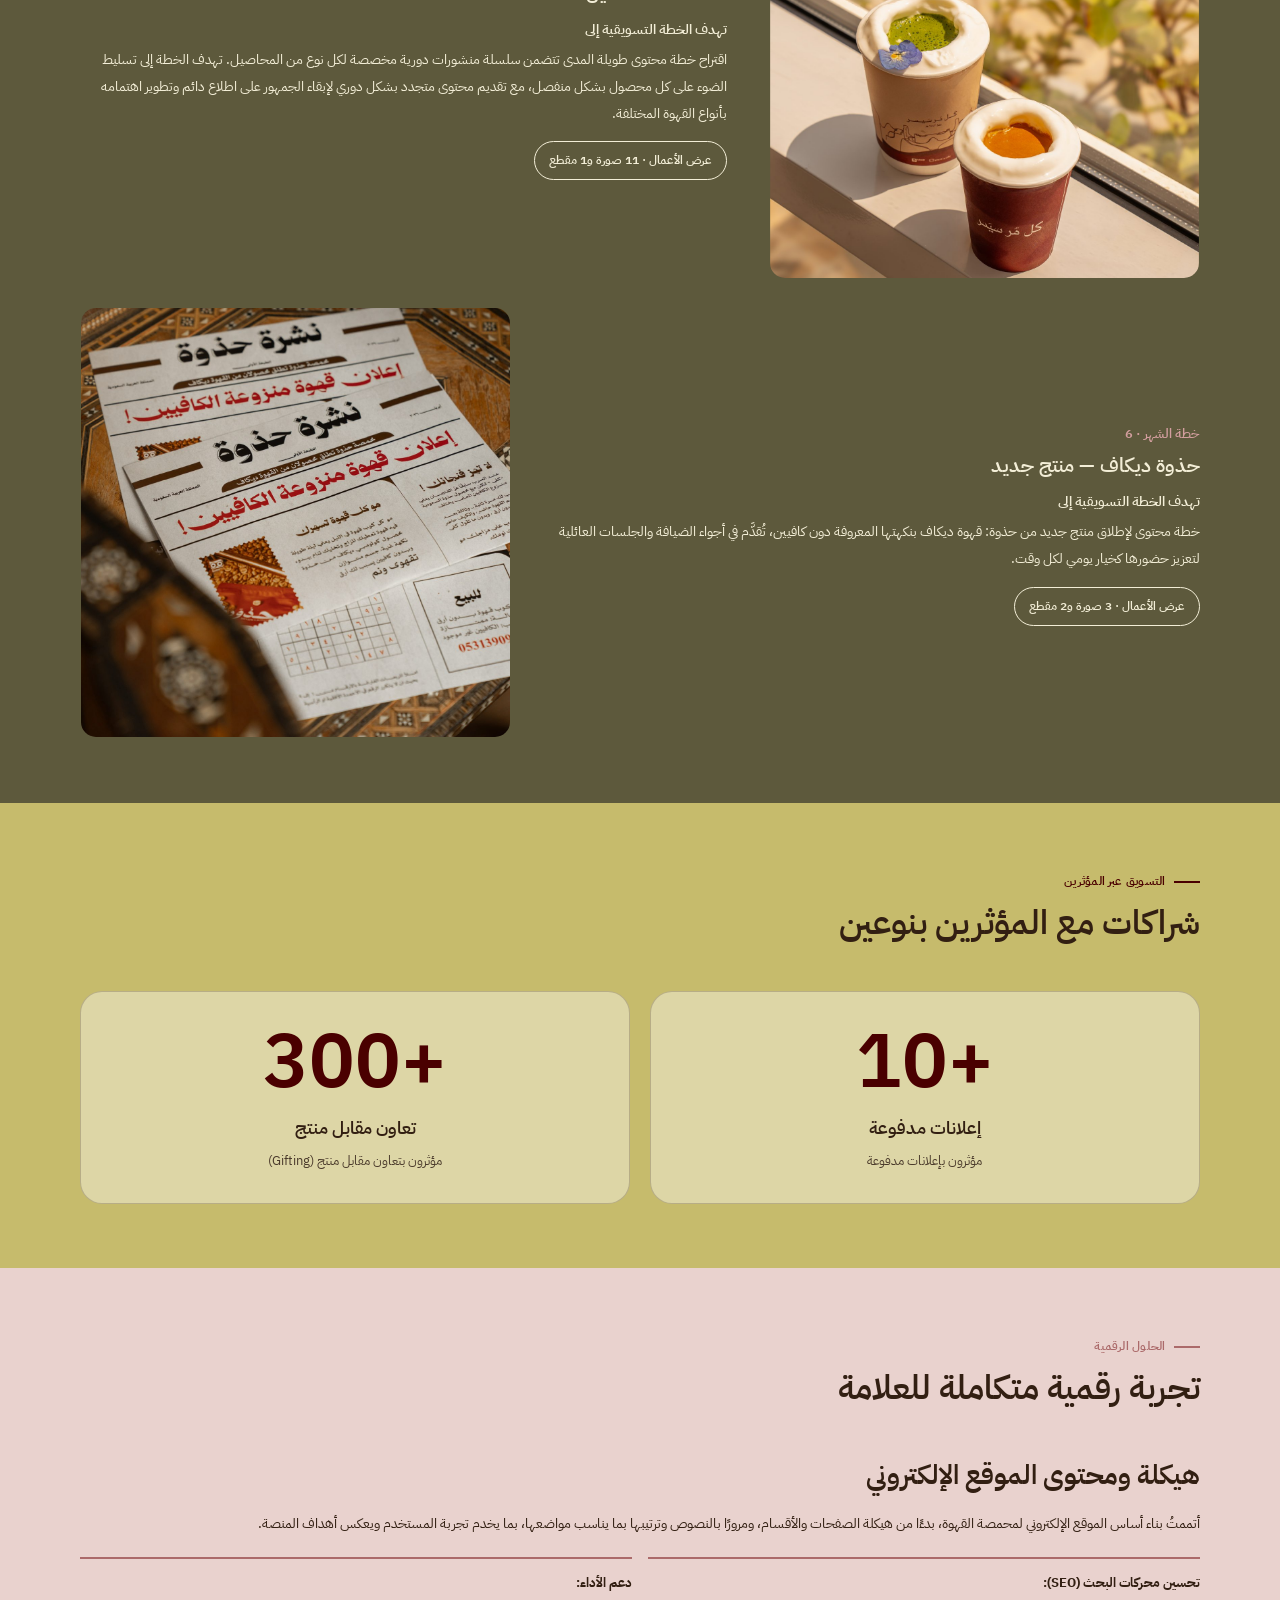
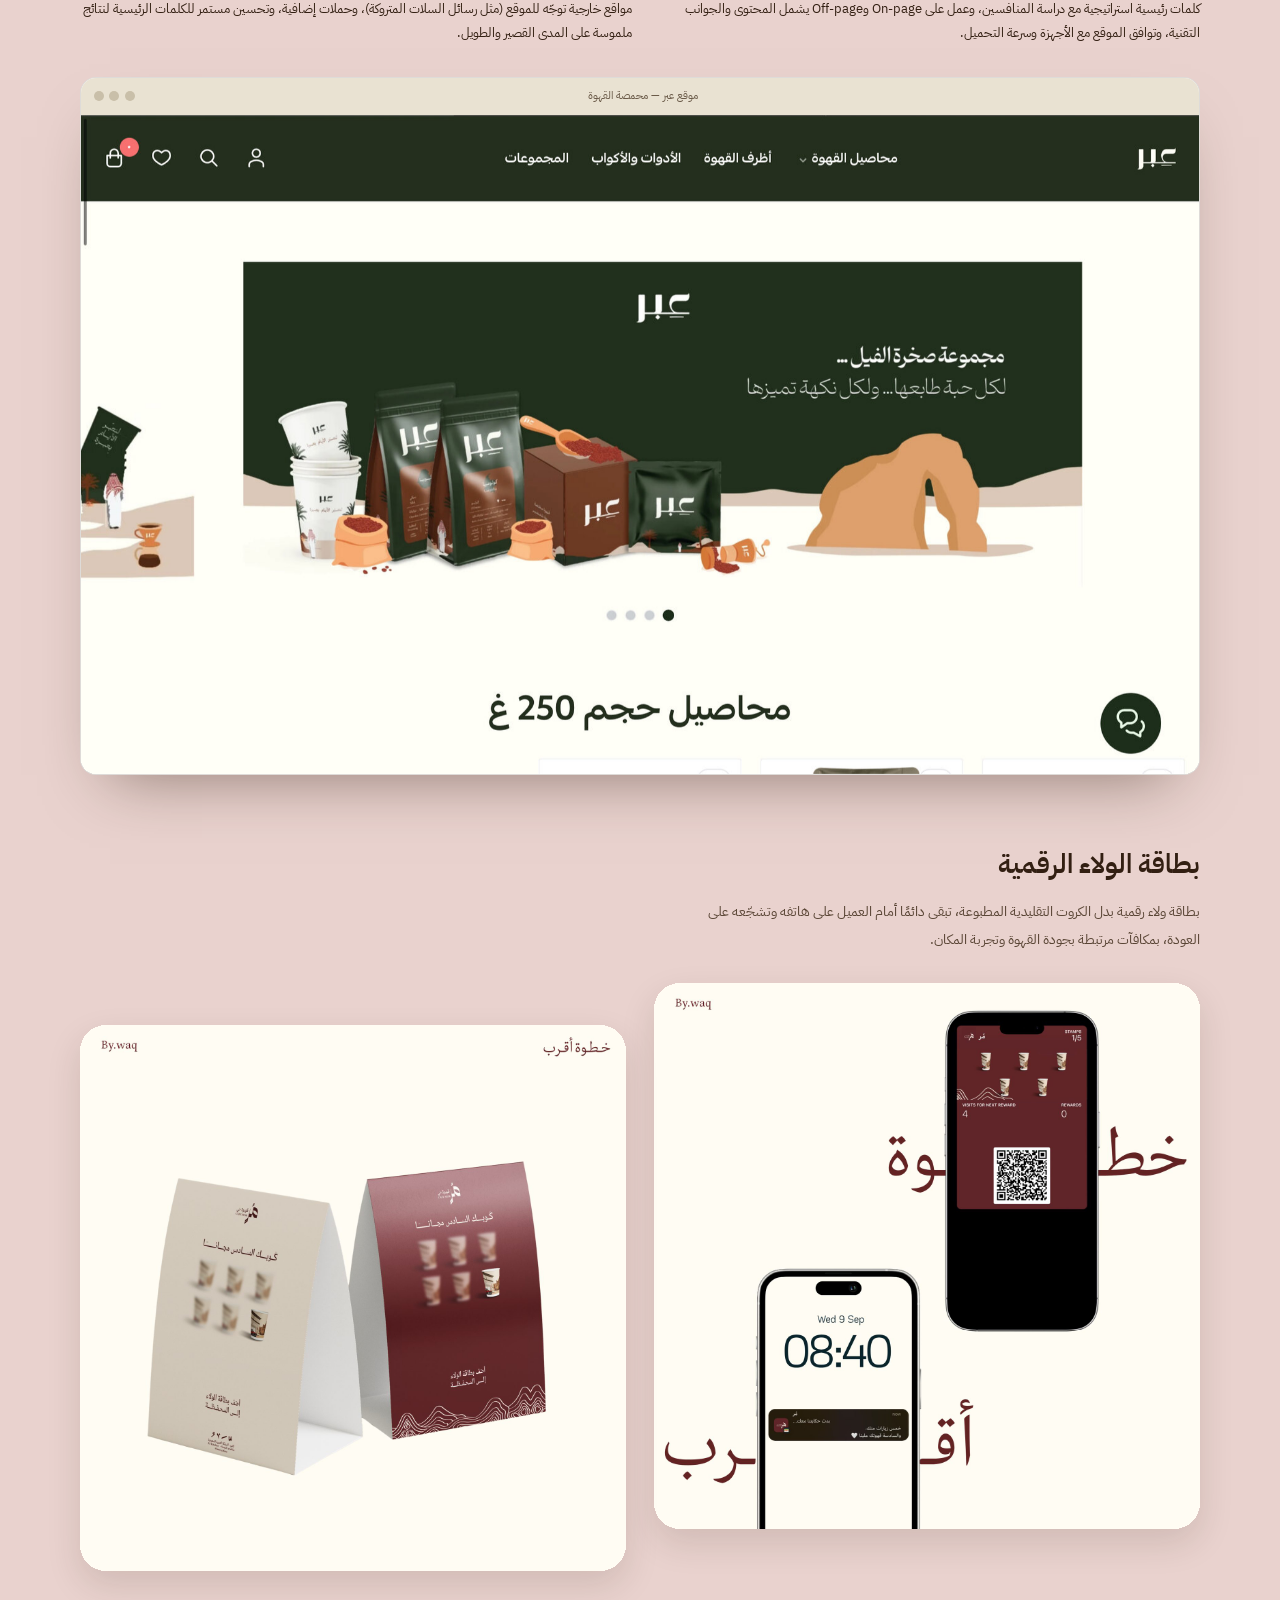
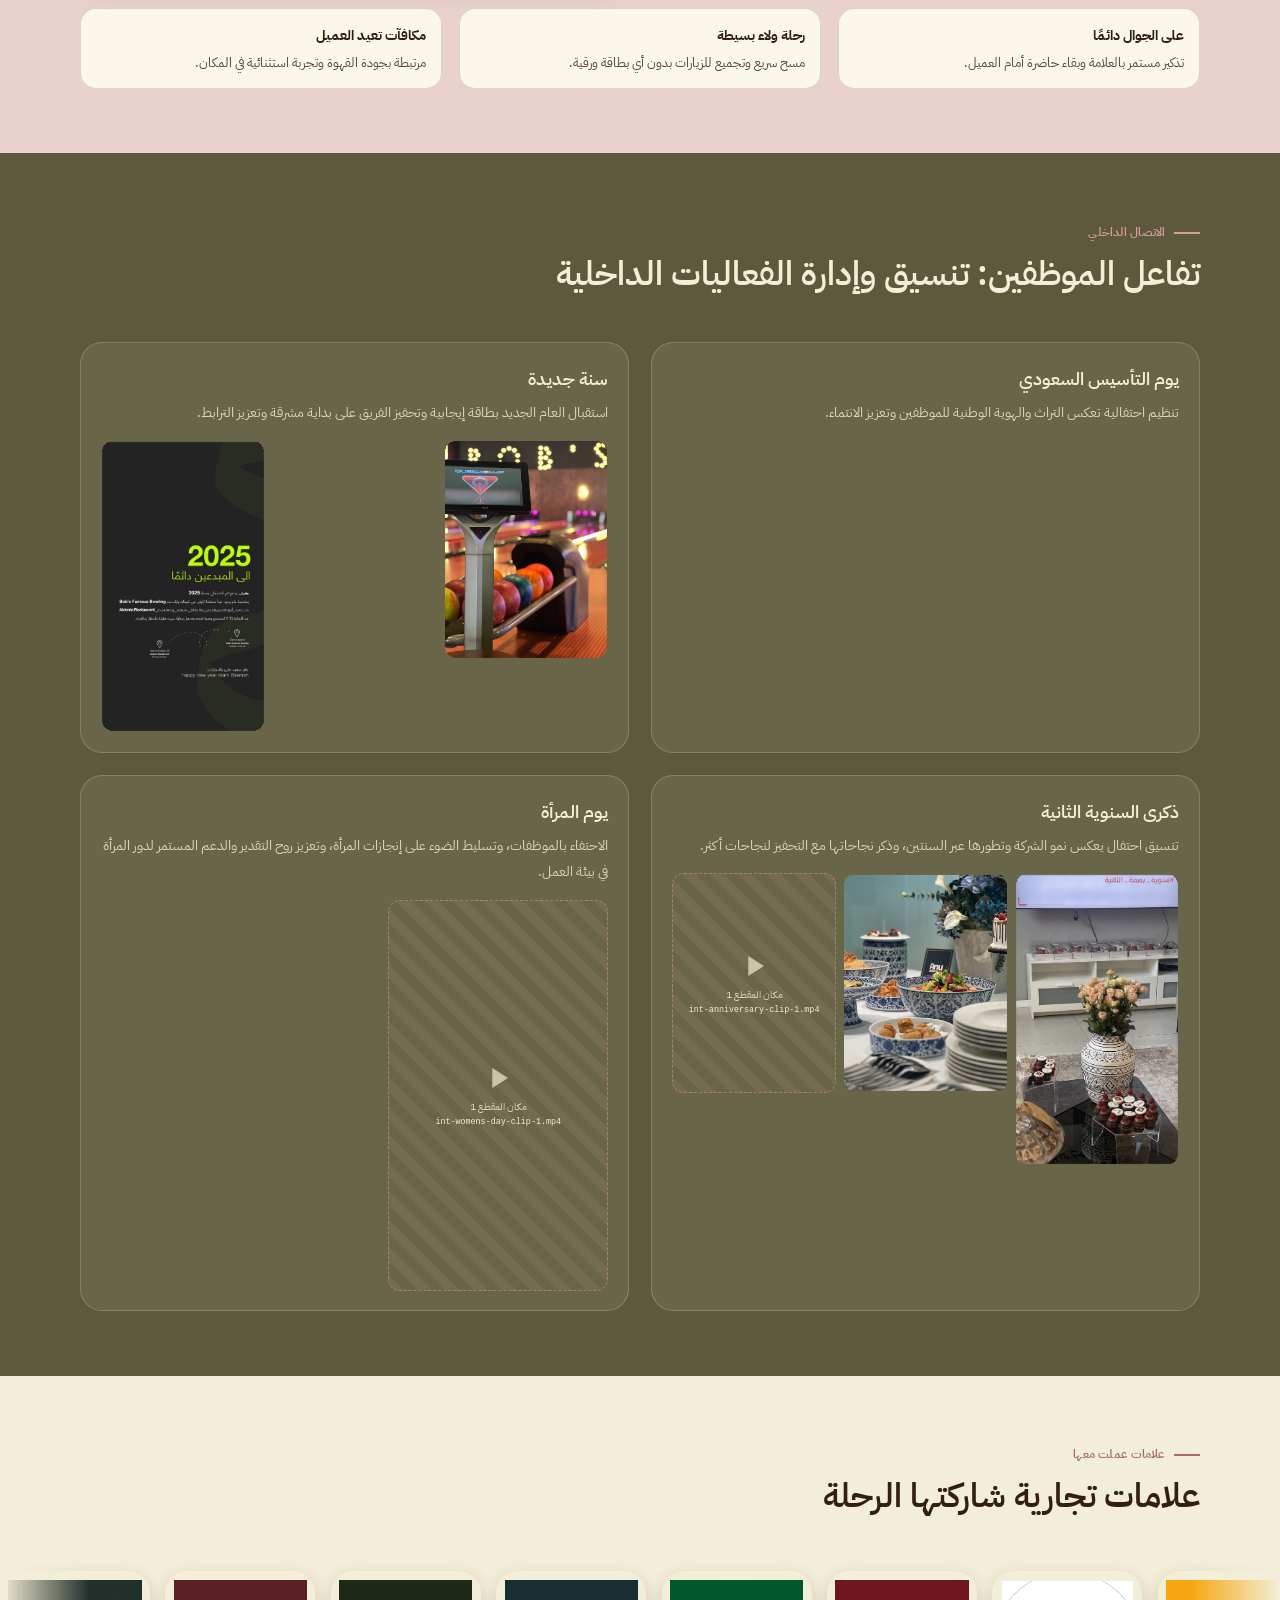
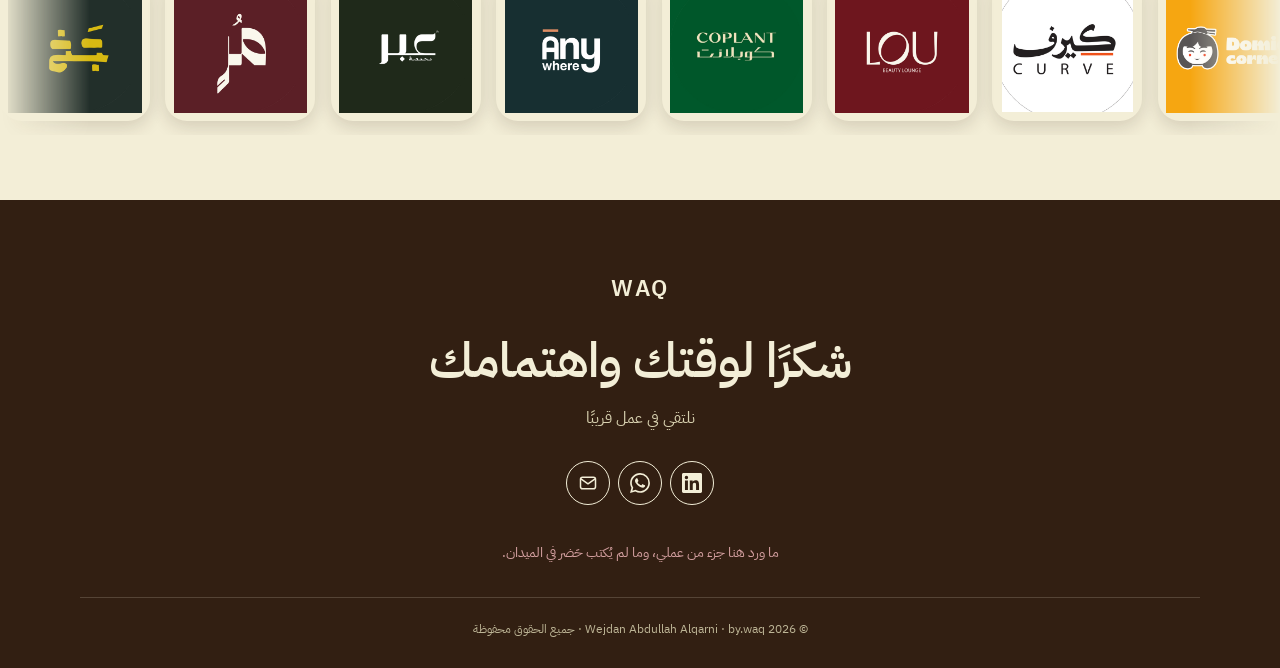
==== commit ec12f11f: "Update index.html" ====
--- a/index.html
+++ b/index.html
@@ -121,7 +121,7 @@
             <span class="tag">محطات العلامة · ذكرى سنوية</span>
             <h3>ذكرى السنوية الرابعة</h3>
             
-            <h4>الفكرة</h4><p>جاءت هذه الحملة احتفاءً بالذكرى السنوية الرابعة بأسلوب مختلف عن المعتاد، إذ طُرحت خطة متميزة تختلف عن الحملات السابقة. اختيار علامة الأنفنتي ∞ للثيم لأرتباطها مباشرةً بمعنى Forever، هذا المعنى يُكمل فكرة الاحتفال بالذكرى الربعة لنوجه رسالة (امتداد، ووعد يدوم) تحت شعار 4Ever and ever. ء.</p><h4>المخرجات الإبداعية</h4><p><b>الهدايا التذكارية:</b> صُنعت بتصاميم خاصة بهوية العلامة التجارية، واختيرت ميداليات بدرجات ألوان محددة وعبارات مختلفة.</p><p><b>التجربة داخل الفعالية:</b> تنسيق الفعالية على مدار يومين بأسلوب كلاسيكي، مع دمج الخدمات الأساسية للعلامة مثل الكيترنق ضمن التنسيق بشكل مبتكر.</p><p><b>المحتوى البصري والتسويقي:</b> صور وفيديوهات الحملة، والتسويق عبر المؤثرين، لدعم الحملة ونشرها للجمهور المستهدف.</p>
+            <h4>الفكرة</h4><p>جاءت هذه الحملة احتفاءً بالذكرى السنوية الرابعة بأسلوب مختلف عن المعتاد، إذ طُرحت خطة متميزة تختلف عن الحملات السابقة. اختيار علامة الأنفنتي ∞ للثيم لأرتباطها مباشرةً بمعنى Forever، هذا المعنى يُكمل فكرة الاحتفال بالذكرى الرابعة لنوجه رسالة (امتداد، ووعد يدوم) تحت شعار 4Ever and ever.</p><h4>المخرجات الإبداعية</h4><p><b>الهدايا التذكارية:</b> صُنعت بتصاميم خاصة بهوية العلامة التجارية، واختيرت ميداليات بدرجات ألوان محددة وعبارات مختلفة.</p><p><b>التجربة داخل الفعالية:</b> تنسيق الفعالية على مدار يومين بأسلوب كلاسيكي، مع دمج الخدمات الأساسية للعلامة مثل الكيترنق ضمن التنسيق بشكل مبتكر.</p><p><b>المحتوى البصري والتسويقي:</b> صور وفيديوهات الحملة، والتسويق عبر المؤثرين، لدعم الحملة ونشرها للجمهور المستهدف.</p>
             <div class="gallery" style="grid-template-columns:repeat(3,1fr)"><figure class="slot " data-src="anniversary-4-cover" data-alt="ذكرى السنوية الرابعة — الغلاف" style="--r:4 / 5"><span class="slot-label"><svg viewBox="0 0 24 24" fill="none" stroke="currentColor" stroke-width="1.6" stroke-linecap="round" stroke-linejoin="round" aria-hidden="true"><rect x="3" y="5" width="18" height="14" rx="2.5"/><circle cx="8.5" cy="10.5" r="1.6"/><path d="M21 16l-5-5-8 8"/></svg>صورة هنا<b>anniversary-4-cover.jpg</b></span></figure><figure class="slot " data-src="anniversary-4-1" data-alt="ذكرى السنوية الرابعة — صورة 1" style="--r:4 / 5"><span class="slot-label"><svg viewBox="0 0 24 24" fill="none" stroke="currentColor" stroke-width="1.6" stroke-linecap="round" stroke-linejoin="round" aria-hidden="true"><rect x="3" y="5" width="18" height="14" rx="2.5"/><circle cx="8.5" cy="10.5" r="1.6"/><path d="M21 16l-5-5-8 8"/></svg>صورة هنا<b>anniversary-4-1.jpg</b></span></figure><figure class="slot " data-src="anniversary-4-2" data-alt="ذكرى السنوية الرابعة — صورة 2" style="--r:4 / 5"><span class="slot-label"><svg viewBox="0 0 24 24" fill="none" stroke="currentColor" stroke-width="1.6" stroke-linecap="round" stroke-linejoin="round" aria-hidden="true"><rect x="3" y="5" width="18" height="14" rx="2.5"/><circle cx="8.5" cy="10.5" r="1.6"/><path d="M21 16l-5-5-8 8"/></svg>صورة هنا<b>anniversary-4-2.jpg</b></span></figure><figure class="slot " data-src="anniversary-4-3" data-alt="ذكرى السنوية الرابعة — صورة 3" style="--r:4 / 5"><span class="slot-label"><svg viewBox="0 0 24 24" fill="none" stroke="currentColor" stroke-width="1.6" stroke-linecap="round" stroke-linejoin="round" aria-hidden="true"><rect x="3" y="5" width="18" height="14" rx="2.5"/><circle cx="8.5" cy="10.5" r="1.6"/><path d="M21 16l-5-5-8 8"/></svg>صورة هنا<b>anniversary-4-3.jpg</b></span></figure><figure class="slot " data-src="anniversary-4-4" data-alt="ذكرى السنوية الرابعة — صورة 4" style="--r:4 / 5"><span class="slot-label"><svg viewBox="0 0 24 24" fill="none" stroke="currentColor" stroke-width="1.6" stroke-linecap="round" stroke-linejoin="round" aria-hidden="true"><rect x="3" y="5" width="18" height="14" rx="2.5"/><circle cx="8.5" cy="10.5" r="1.6"/><path d="M21 16l-5-5-8 8"/></svg>صورة هنا<b>anniversary-4-4.jpg</b></span></figure><figure class="slot " data-src="anniversary-4-5" data-alt="ذكرى السنوية الرابعة — صورة 5" style="--r:4 / 5"><span class="slot-label"><svg viewBox="0 0 24 24" fill="none" stroke="currentColor" stroke-width="1.6" stroke-linecap="round" stroke-linejoin="round" aria-hidden="true"><rect x="3" y="5" width="18" height="14" rx="2.5"/><circle cx="8.5" cy="10.5" r="1.6"/><path d="M21 16l-5-5-8 8"/></svg>صورة هنا<b>anniversary-4-5.jpg</b></span></figure></div>
             
           </div>
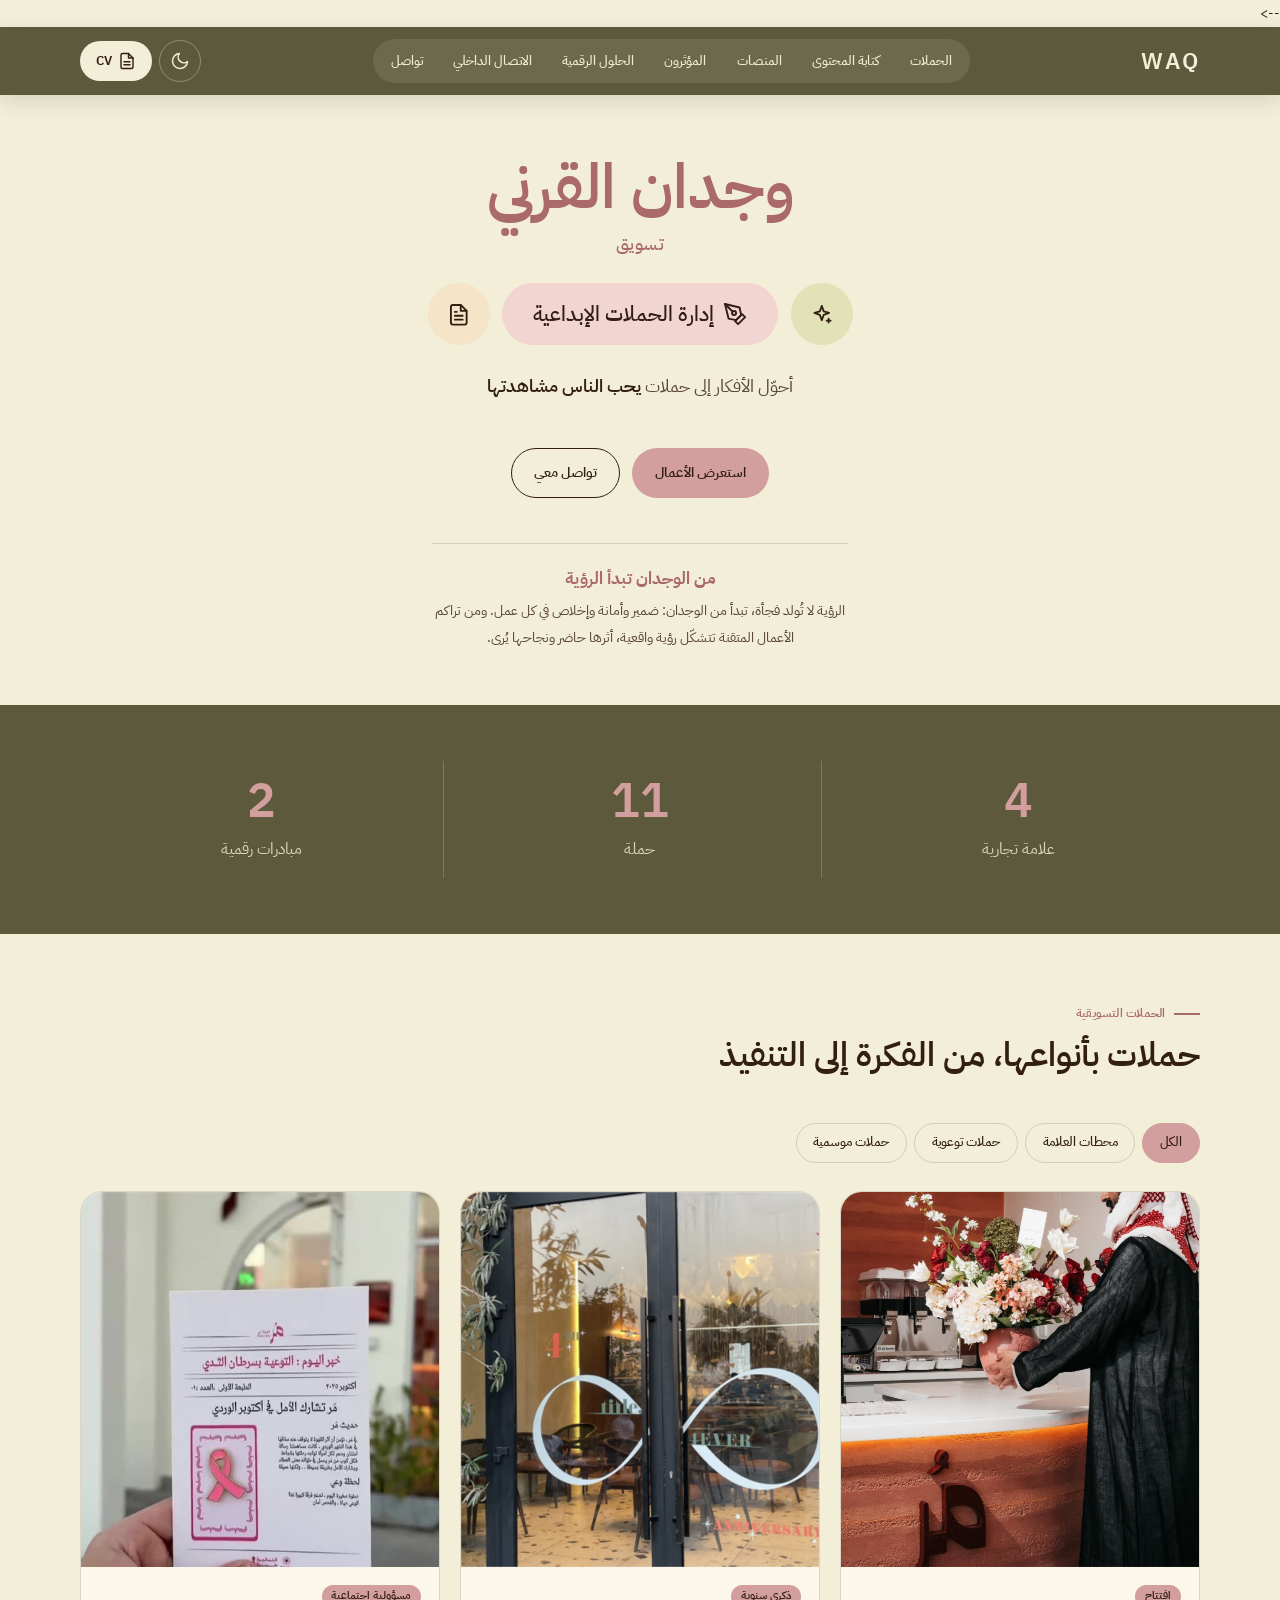
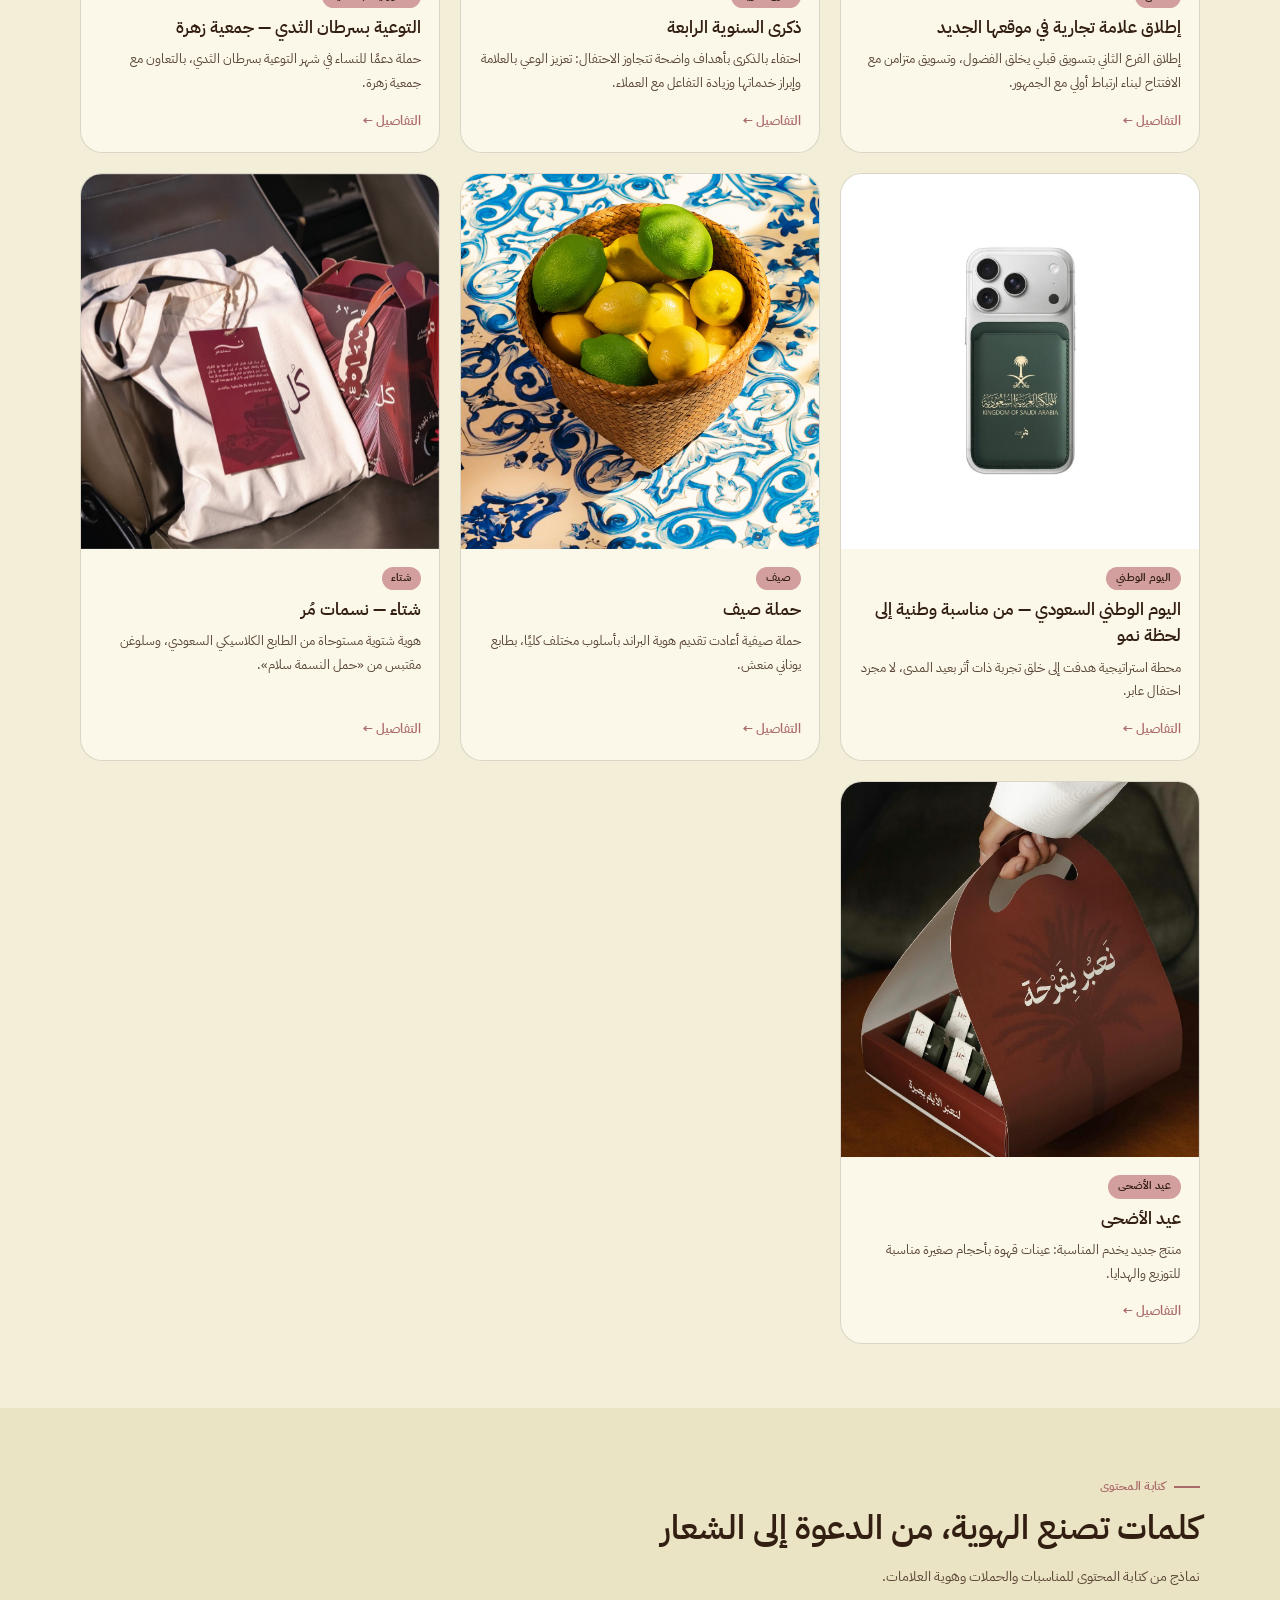
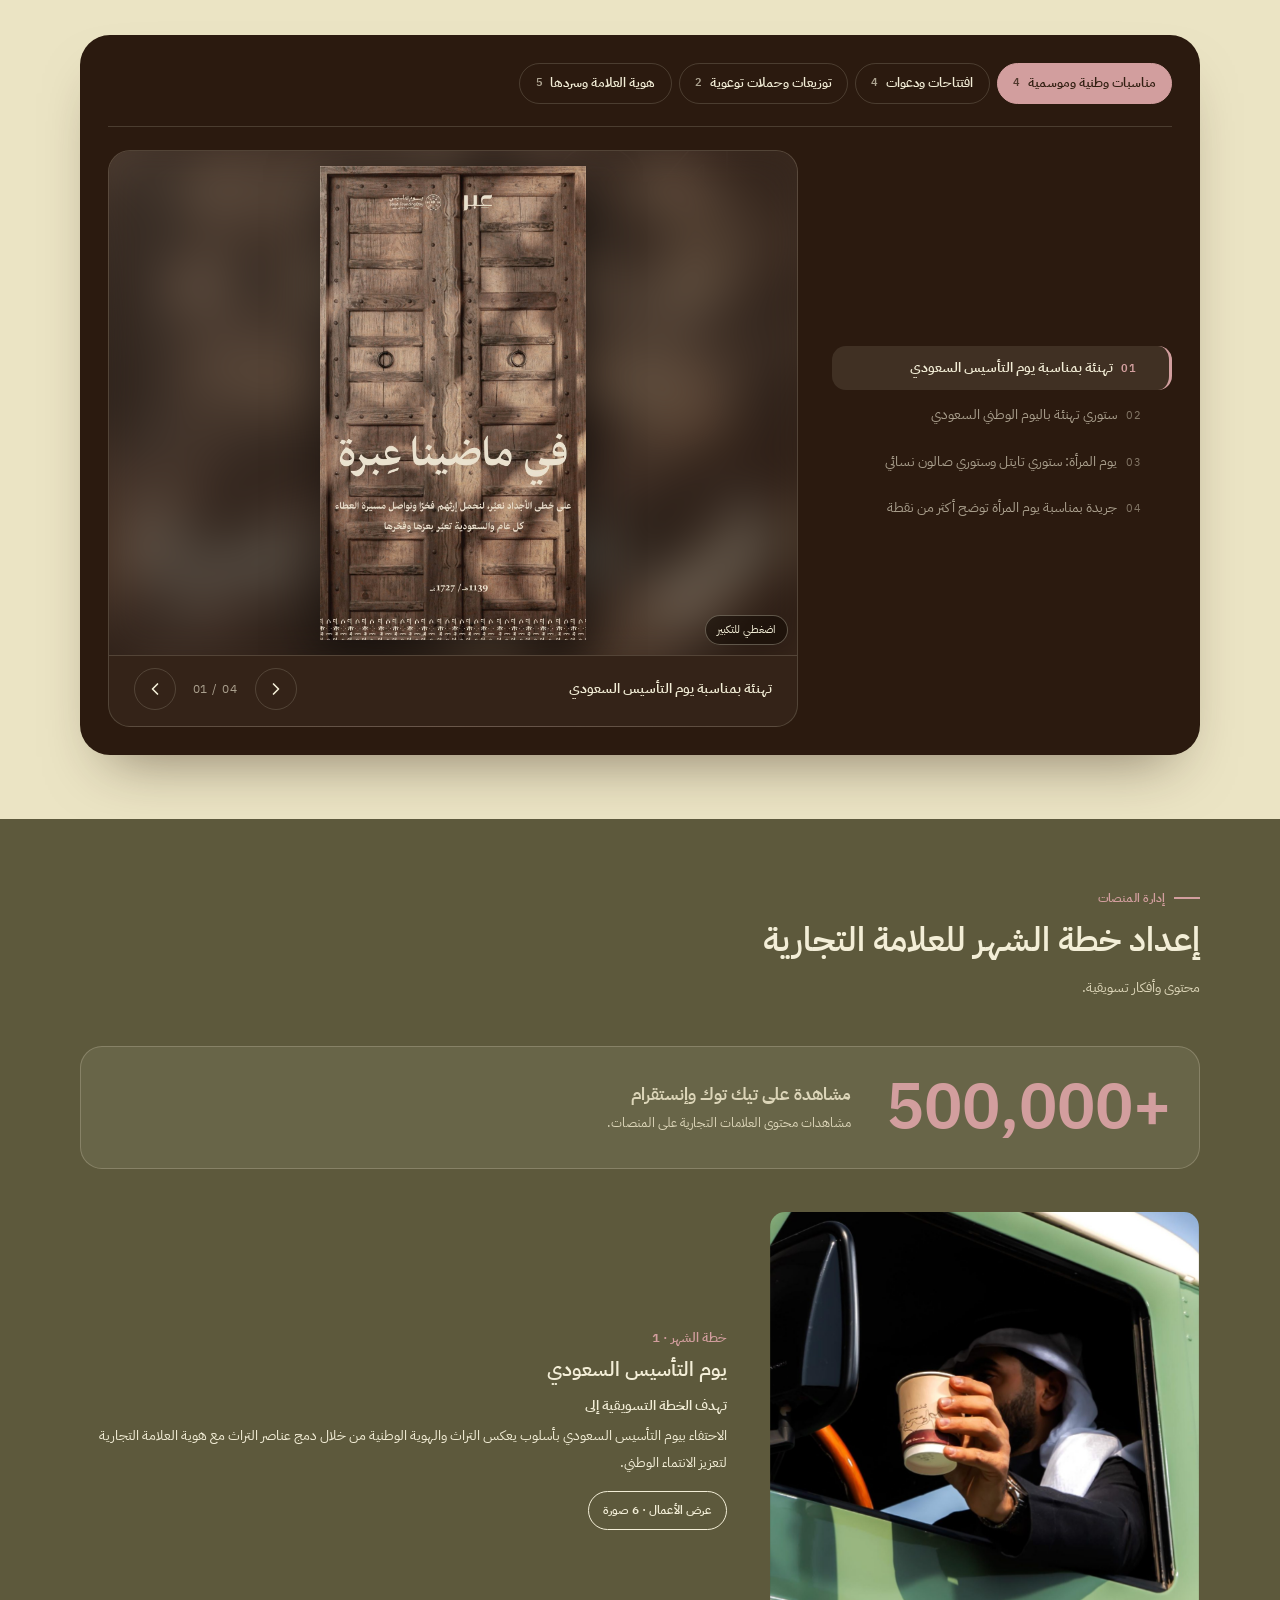
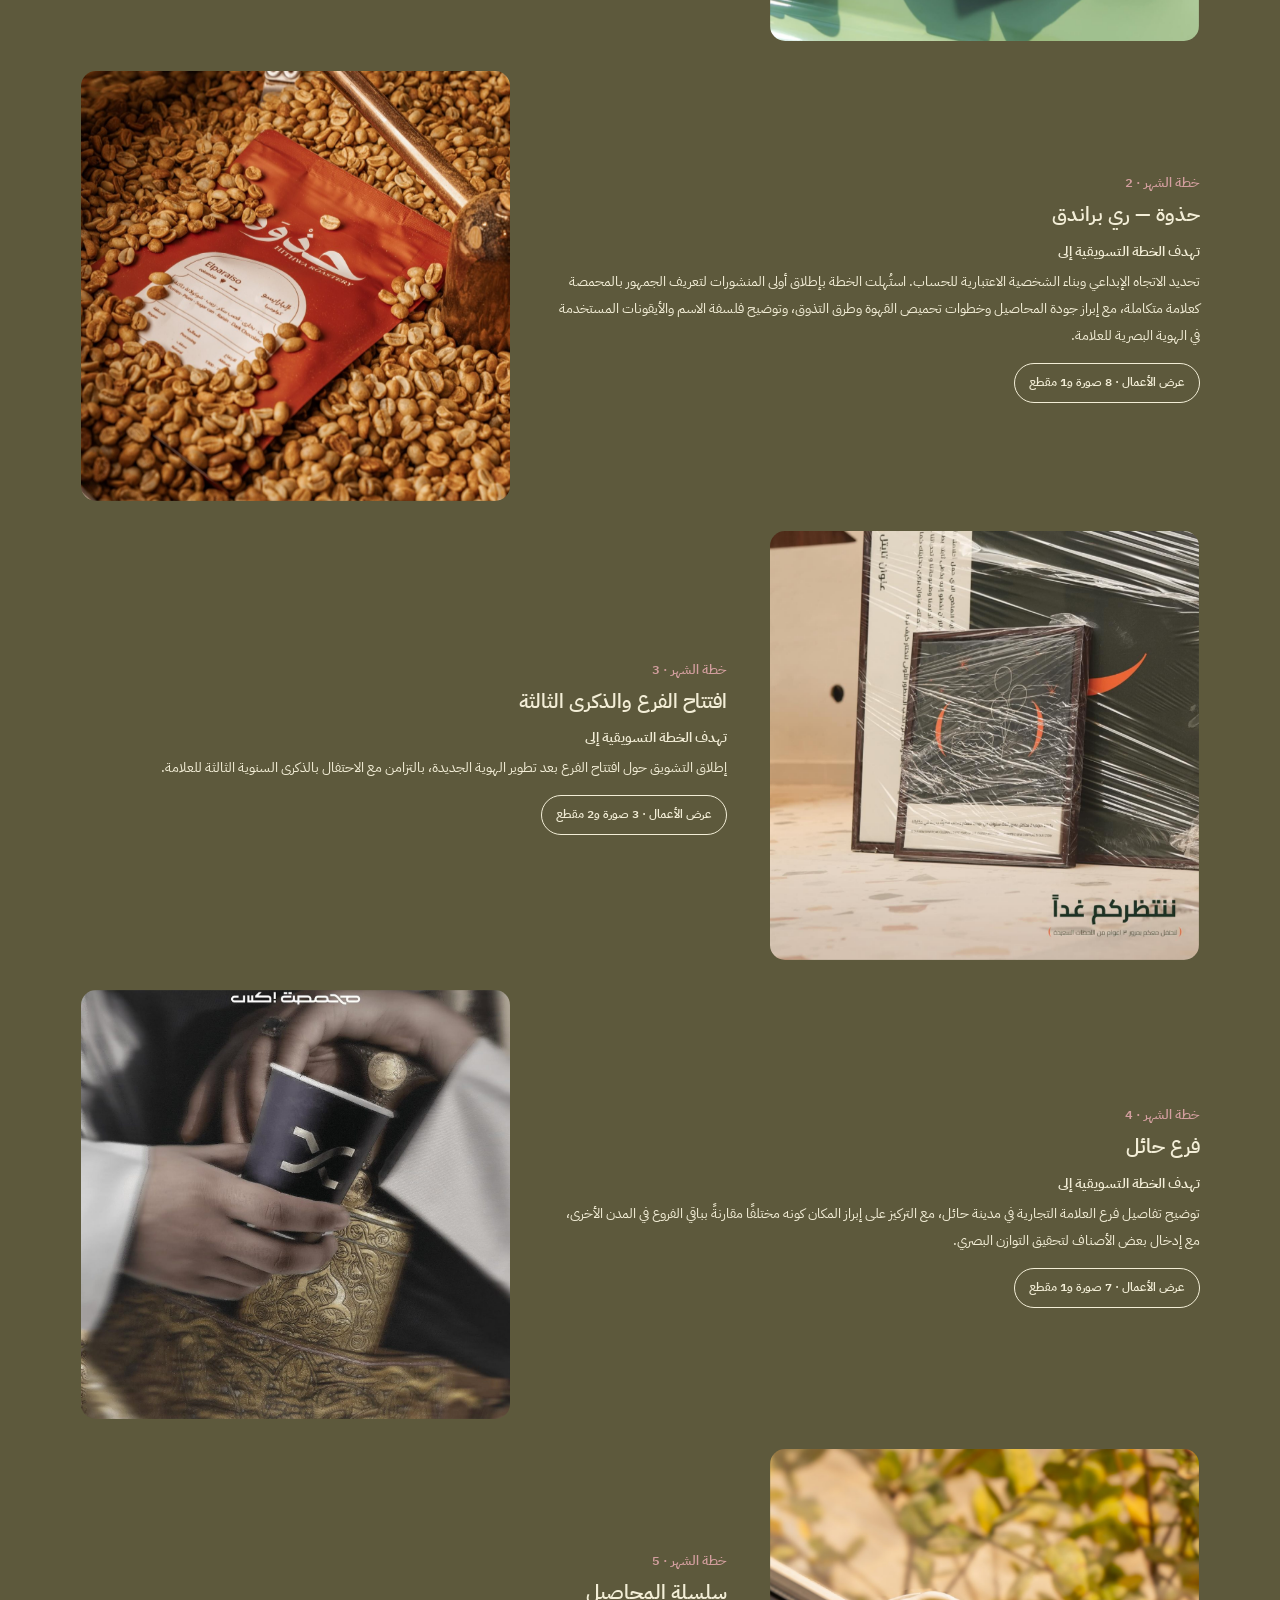
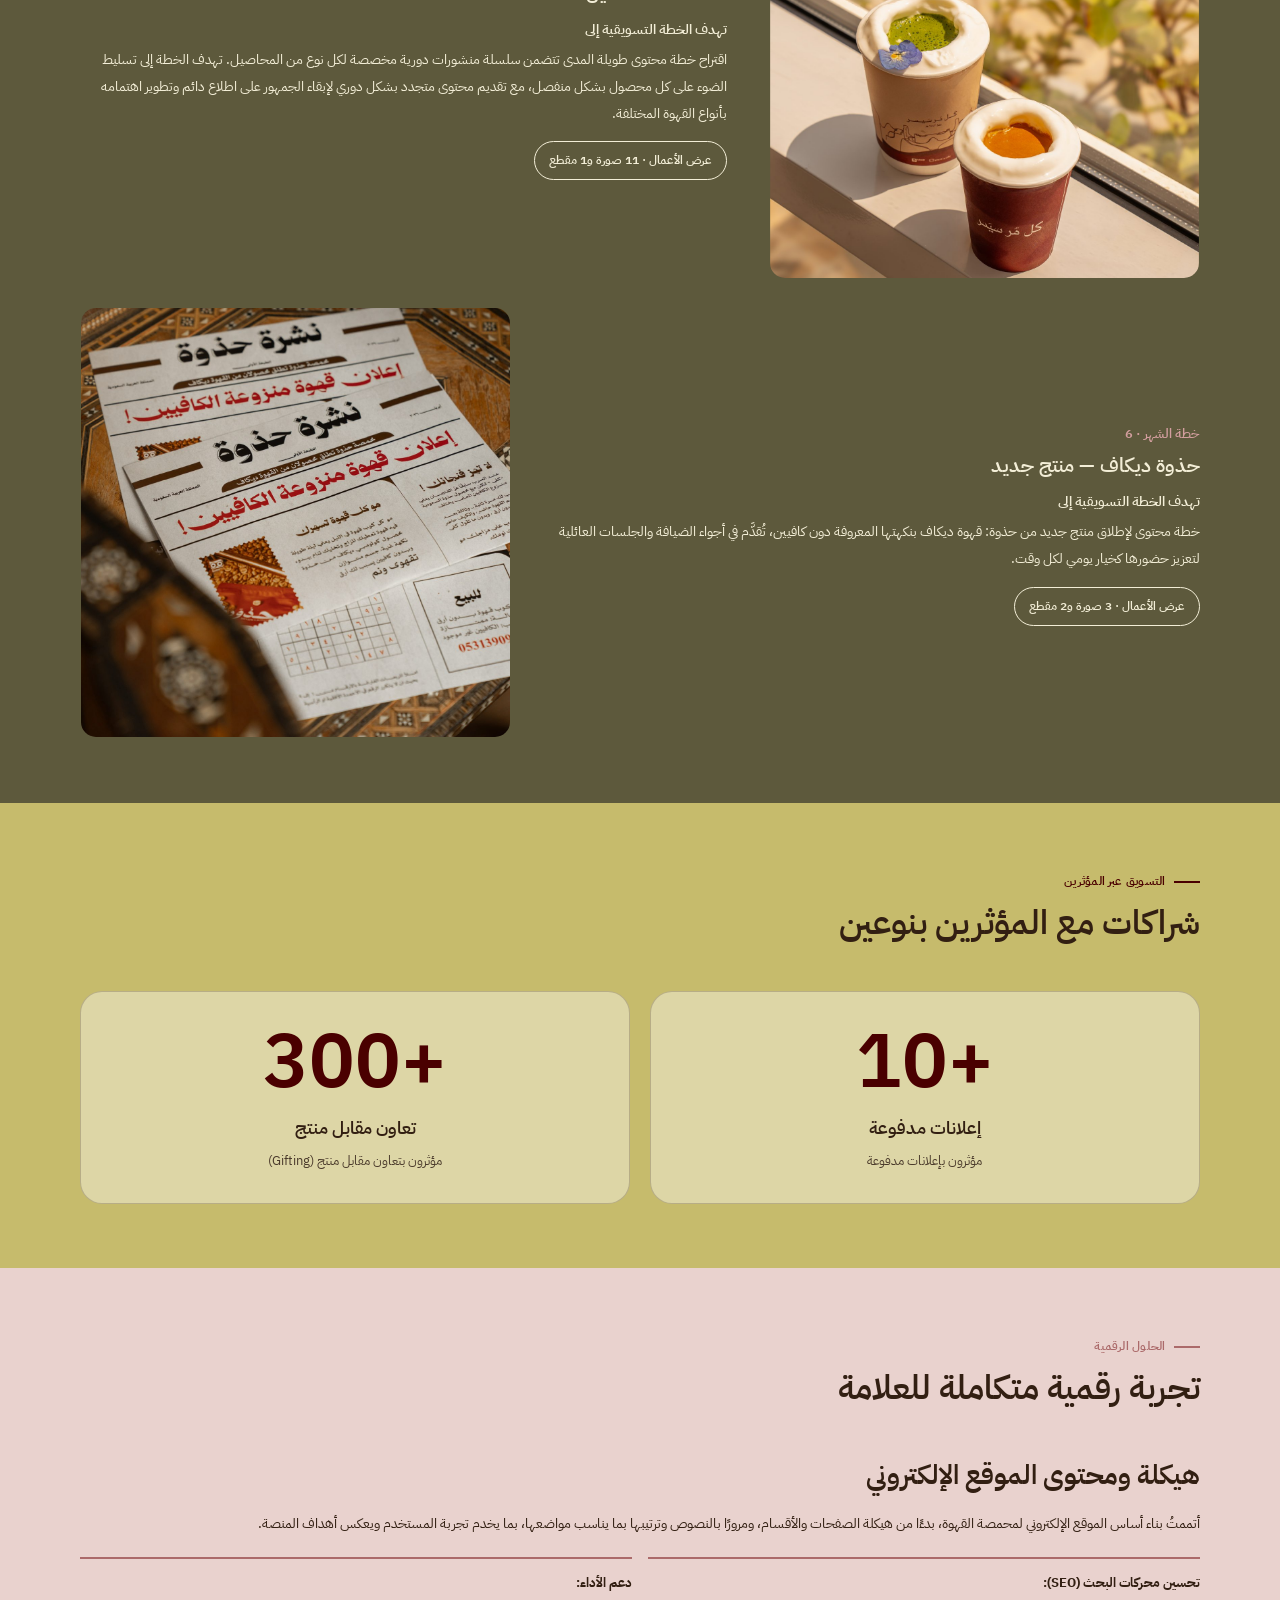
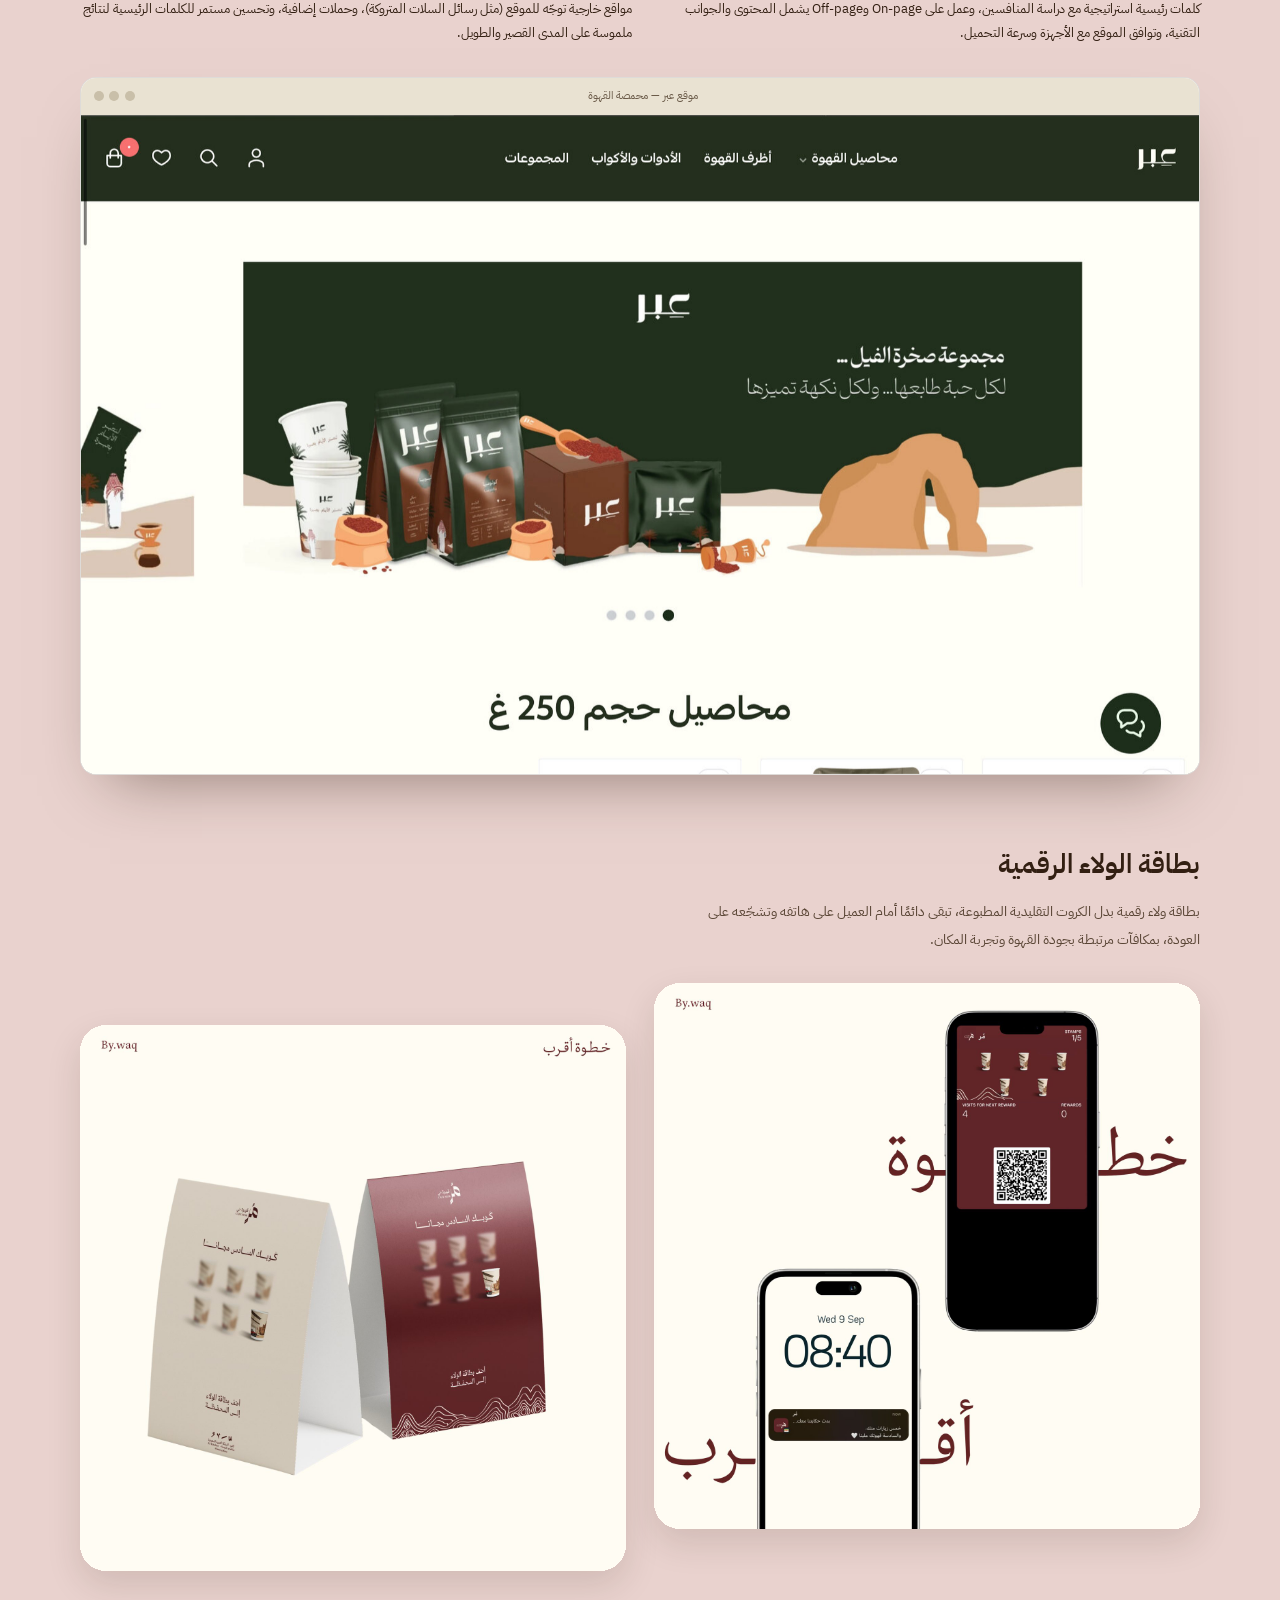
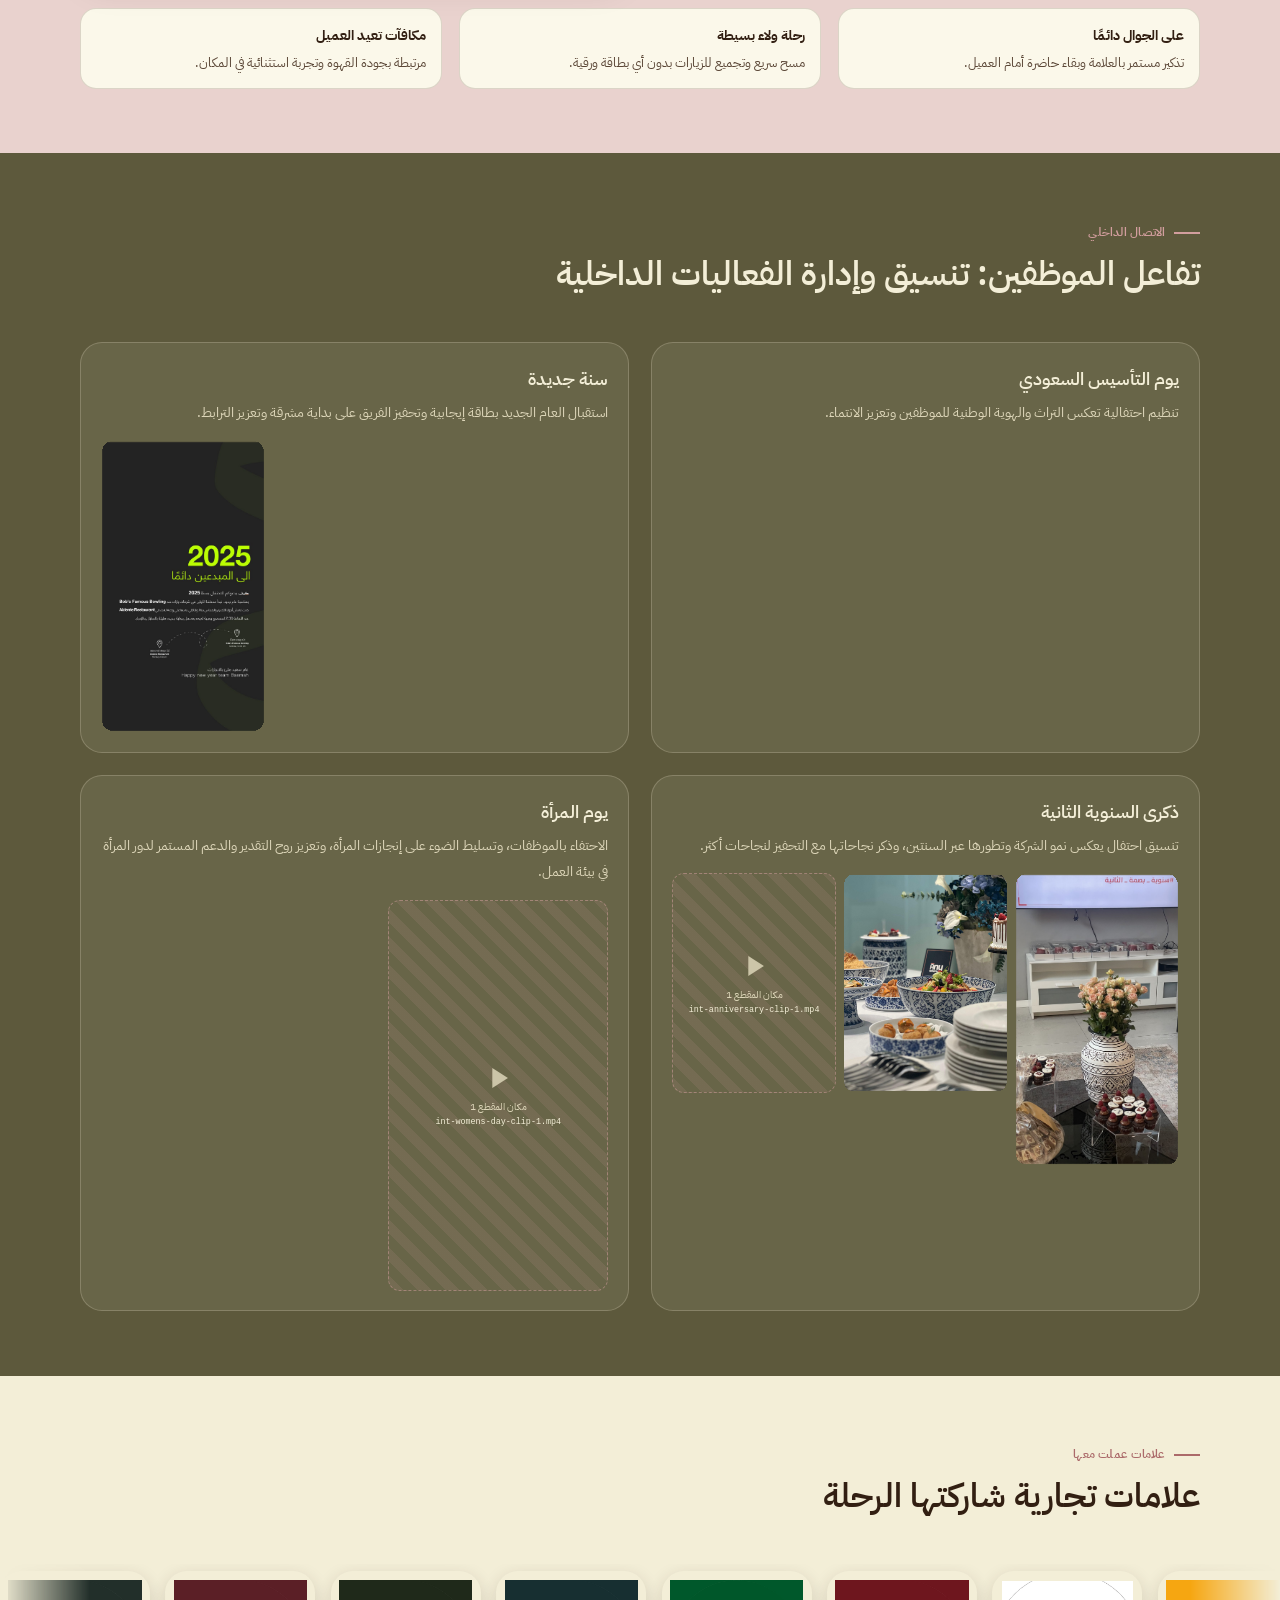
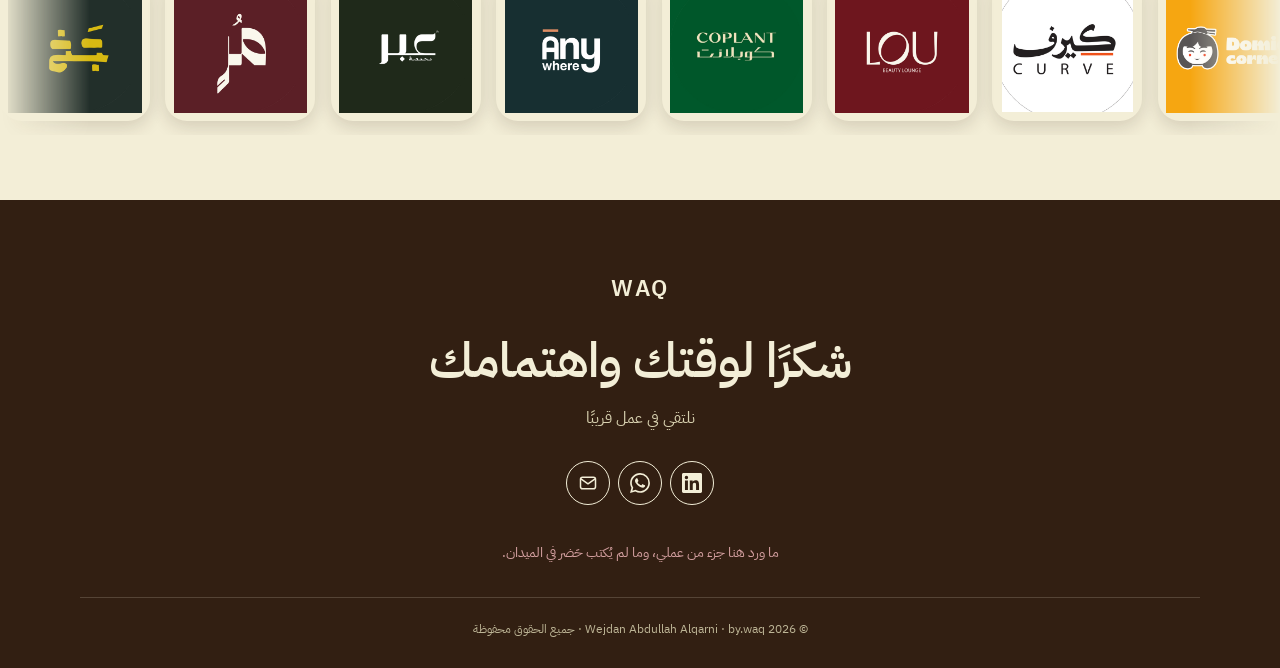
==== commit 76bbaed1: "Fix tags and headings in seasonal articles" ====
--- a/index.html
+++ b/index.html
@@ -146,7 +146,7 @@
         <article class="card" data-cat="seasonal" id="c-national-day">
           <figure class="slot " data-src="national-day-cover" data-alt="اليوم الوطني السعودي — من مناسبة وطنية إلى لحظة نمو — الغلاف"><span class="slot-label"><svg viewBox="0 0 24 24" fill="none" stroke="currentColor" stroke-width="1.6" stroke-linecap="round" stroke-linejoin="round" aria-hidden="true"><rect x="3" y="5" width="18" height="14" rx="2.5"/><circle cx="8.5" cy="10.5" r="1.6"/><path d="M21 16l-5-5-8 8"/></svg>صورة هنا<b>national-day-cover.jpg</b></span></figure>
           <div class="card-body">
-            <span class="tag">اليوم الوطني · مُر</span>
+            <span class="tag">اليوم الوطني </span>
             <h3><button type="button" aria-haspopup="dialog">اليوم الوطني السعودي — من مناسبة وطنية إلى لحظة نمو</button></h3>
             <p class="ex">محطة استراتيجية هدفت إلى خلق تجربة ذات أثر بعيد المدى، لا مجرد احتفال عابر.</p>
             <span class="more">التفاصيل</span>
@@ -163,14 +163,14 @@
         <article class="card" data-cat="seasonal" id="c-summer-title">
           <figure class="slot " data-src="summer-title-cover" data-alt="حملة صيف — تايتل — الغلاف"><span class="slot-label"><svg viewBox="0 0 24 24" fill="none" stroke="currentColor" stroke-width="1.6" stroke-linecap="round" stroke-linejoin="round" aria-hidden="true"><rect x="3" y="5" width="18" height="14" rx="2.5"/><circle cx="8.5" cy="10.5" r="1.6"/><path d="M21 16l-5-5-8 8"/></svg>صورة هنا<b>summer-title-cover.jpg</b></span></figure>
           <div class="card-body">
-            <span class="tag">صيف · تايتل</span>
-            <h3><button type="button" aria-haspopup="dialog">حملة صيف — تايتل</button></h3>
+            <span class="tag">صيف </span>
+            <h3><button type="button" aria-haspopup="dialog">حملة صيف </button></h3>
             <p class="ex">حملة صيفية أعادت تقديم هوية البراند بأسلوب مختلف كليًا، بطابع يوناني منعش.</p>
             <span class="more">التفاصيل</span>
           </div>
           <div class="detail" hidden>
             <span class="tag">حملات موسمية · صيف</span>
-            <h3>حملة صيف — تايتل</h3>
+            <h3>حملة صيف  </h3>
             <div class="brand-line">تايتل</div>
             <h4>الفكرة</h4><p>حملة صيفية أعادت تقديم هوية البراند بأسلوب مختلف كليًا، مستوحى من أجواء المدن الصيفية، حيث تم اعتماد الطابع اليوناني كلغة بصرية تعكس الانتعاش، من خلال الألوان، وأسلوب التصوير، وحضور العلامة على السوشيال ميديا والباكجات.</p><h4>المخرجات الإبداعية</h4><p>تجسّدت الهوية الجديدة بعناصر بسيطة وواضحة، كان محورها الأساسي جوز الهند كعنصر بصري وتجريبي، إلى جانب إطلاق منتجات منعشة مثل الآيس كريم، وتحديث تفاصيل المكان بما يعكس أجواء صيفية خفيفة ومتماسكة مع روح الحملة.</p>
             <div class="gallery" style="grid-template-columns:repeat(3,1fr)"><figure class="slot " data-src="summer-title-cover" data-alt="حملة صيف — تايتل — الغلاف" style="--r:4 / 5"><span class="slot-label"><svg viewBox="0 0 24 24" fill="none" stroke="currentColor" stroke-width="1.6" stroke-linecap="round" stroke-linejoin="round" aria-hidden="true"><rect x="3" y="5" width="18" height="14" rx="2.5"/><circle cx="8.5" cy="10.5" r="1.6"/><path d="M21 16l-5-5-8 8"/></svg>صورة هنا<b>summer-title-cover.jpg</b></span></figure><figure class="slot " data-src="summer-title-1" data-alt="حملة صيف — تايتل — صورة 1" style="--r:4 / 5"><span class="slot-label"><svg viewBox="0 0 24 24" fill="none" stroke="currentColor" stroke-width="1.6" stroke-linecap="round" stroke-linejoin="round" aria-hidden="true"><rect x="3" y="5" width="18" height="14" rx="2.5"/><circle cx="8.5" cy="10.5" r="1.6"/><path d="M21 16l-5-5-8 8"/></svg>صورة هنا<b>summer-title-1.jpg</b></span></figure><figure class="slot " data-src="summer-title-2" data-alt="حملة صيف — تايتل — صورة 2" style="--r:4 / 5"><span class="slot-label"><svg viewBox="0 0 24 24" fill="none" stroke="currentColor" stroke-width="1.6" stroke-linecap="round" stroke-linejoin="round" aria-hidden="true"><rect x="3" y="5" width="18" height="14" rx="2.5"/><circle cx="8.5" cy="10.5" r="1.6"/><path d="M21 16l-5-5-8 8"/></svg>صورة هنا<b>summer-title-2.jpg</b></span></figure><figure class="slot " data-src="summer-title-3" data-alt="حملة صيف — تايتل — صورة 3" style="--r:4 / 5"><span class="slot-label"><svg viewBox="0 0 24 24" fill="none" stroke="currentColor" stroke-width="1.6" stroke-linecap="round" stroke-linejoin="round" aria-hidden="true"><rect x="3" y="5" width="18" height="14" rx="2.5"/><circle cx="8.5" cy="10.5" r="1.6"/><path d="M21 16l-5-5-8 8"/></svg>صورة هنا<b>summer-title-3.jpg</b></span></figure><figure class="slot " data-src="summer-title-4" data-alt="حملة صيف — تايتل — صورة 4" style="--r:4 / 5"><span class="slot-label"><svg viewBox="0 0 24 24" fill="none" stroke="currentColor" stroke-width="1.6" stroke-linecap="round" stroke-linejoin="round" aria-hidden="true"><rect x="3" y="5" width="18" height="14" rx="2.5"/><circle cx="8.5" cy="10.5" r="1.6"/><path d="M21 16l-5-5-8 8"/></svg>صورة هنا<b>summer-title-4.jpg</b></span></figure><figure class="slot " data-src="summer-title-5" data-alt="حملة صيف — تايتل — صورة 5" style="--r:4 / 5"><span class="slot-label"><svg viewBox="0 0 24 24" fill="none" stroke="currentColor" stroke-width="1.6" stroke-linecap="round" stroke-linejoin="round" aria-hidden="true"><rect x="3" y="5" width="18" height="14" rx="2.5"/><circle cx="8.5" cy="10.5" r="1.6"/><path d="M21 16l-5-5-8 8"/></svg>صورة هنا<b>summer-title-5.jpg</b></span></figure></div>
@@ -180,7 +180,7 @@
         <article class="card" data-cat="seasonal" id="c-winter-mor">
           <figure class="slot " data-src="winter-mor-cover" data-alt="شتاء — نسمات مُر — الغلاف"><span class="slot-label"><svg viewBox="0 0 24 24" fill="none" stroke="currentColor" stroke-width="1.6" stroke-linecap="round" stroke-linejoin="round" aria-hidden="true"><rect x="3" y="5" width="18" height="14" rx="2.5"/><circle cx="8.5" cy="10.5" r="1.6"/><path d="M21 16l-5-5-8 8"/></svg>صورة هنا<b>winter-mor-cover.jpg</b></span></figure>
           <div class="card-body">
-            <span class="tag">شتاء · مُر</span>
+            <span class="tag">شتاء </span>
             <h3><button type="button" aria-haspopup="dialog">شتاء — نسمات مُر</button></h3>
             <p class="ex">هوية شتوية مستوحاة من الطابع الكلاسيكي السعودي، وسلوغن مقتبس من «حمل النسمة سلام».</p>
             <span class="more">التفاصيل</span>
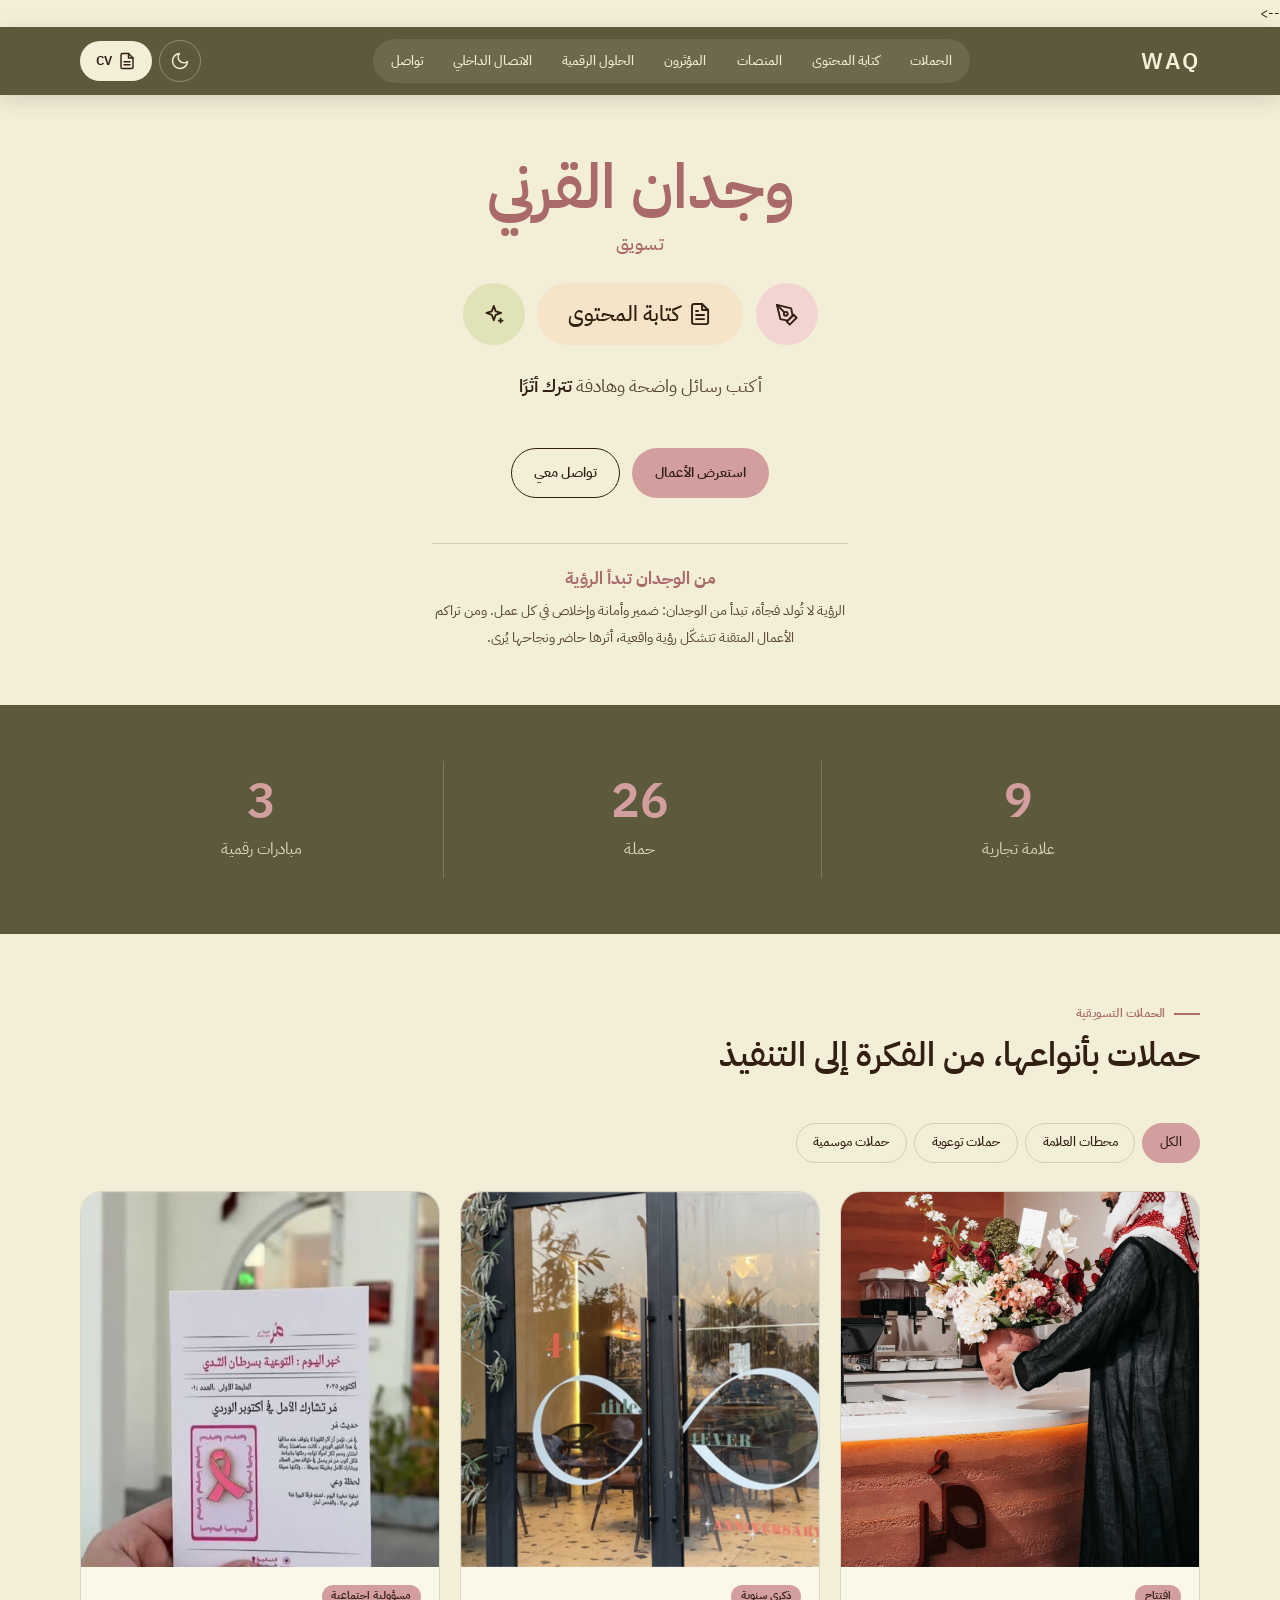
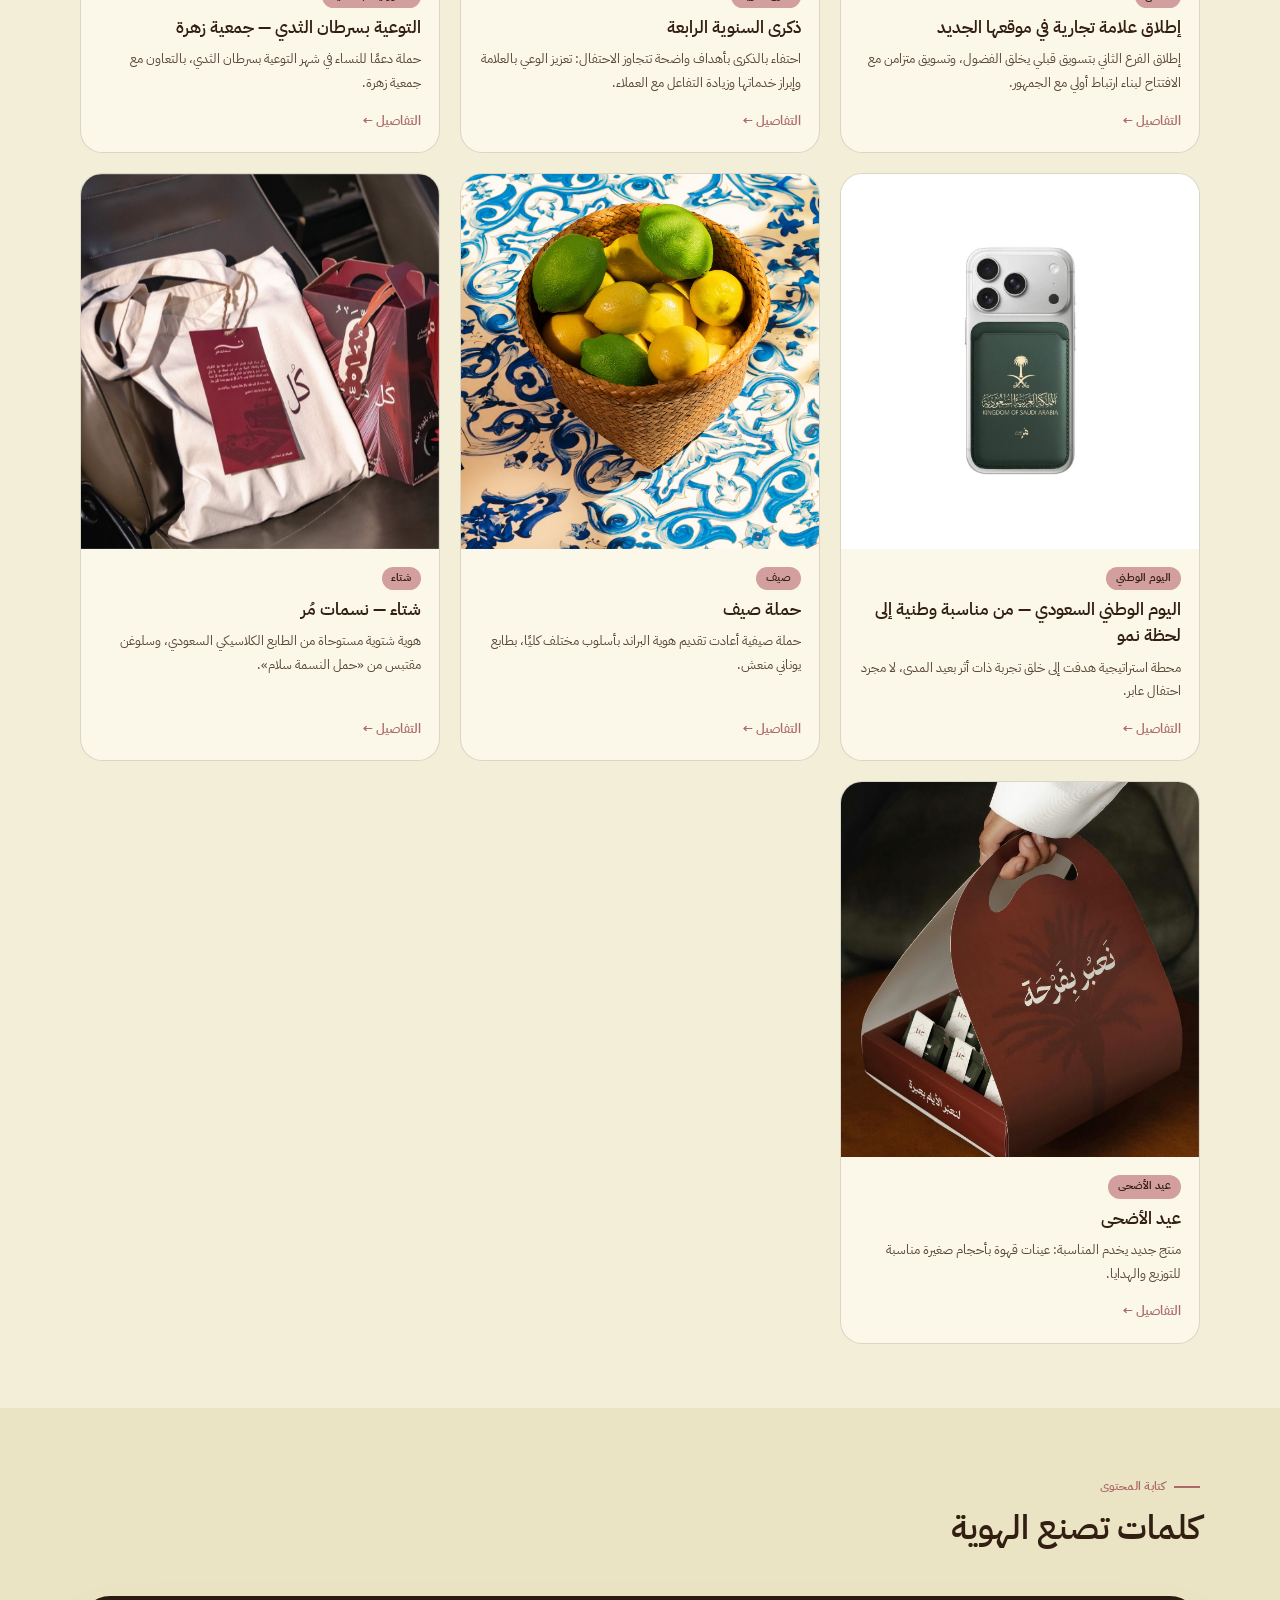
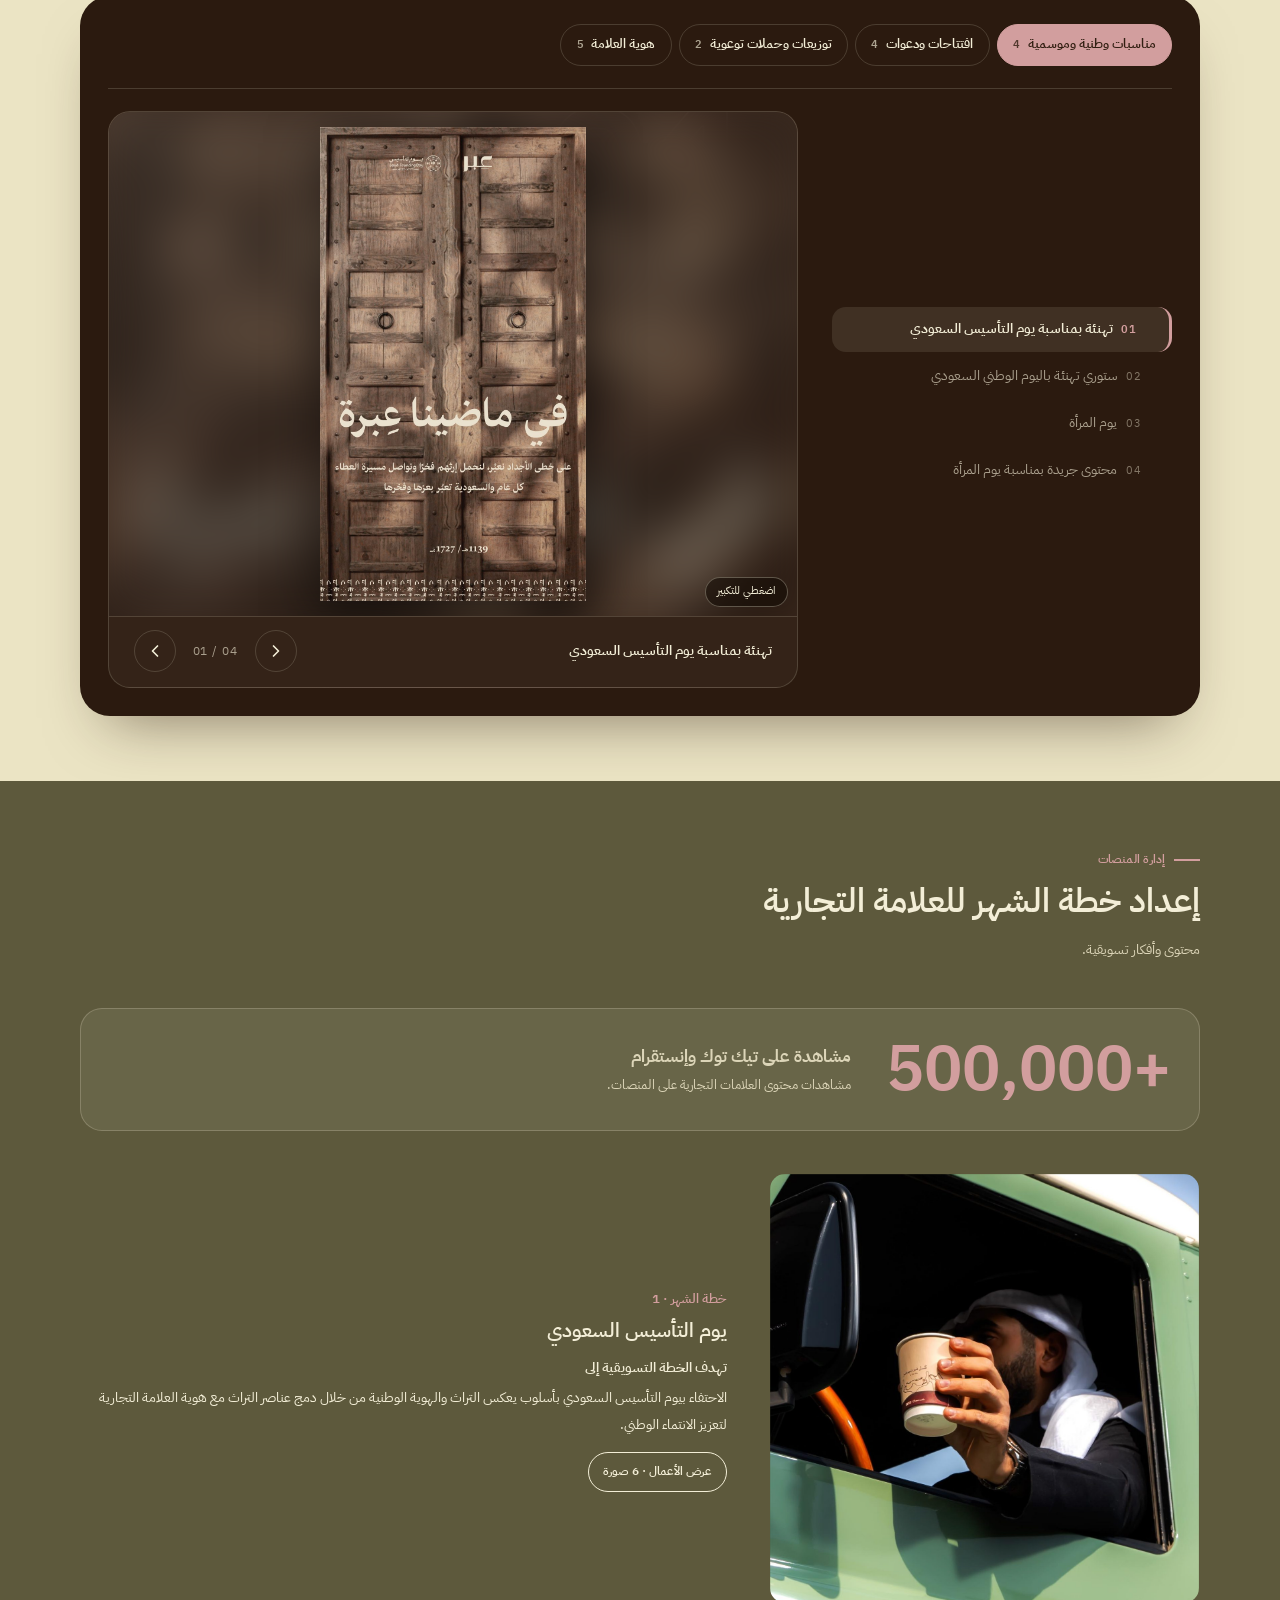
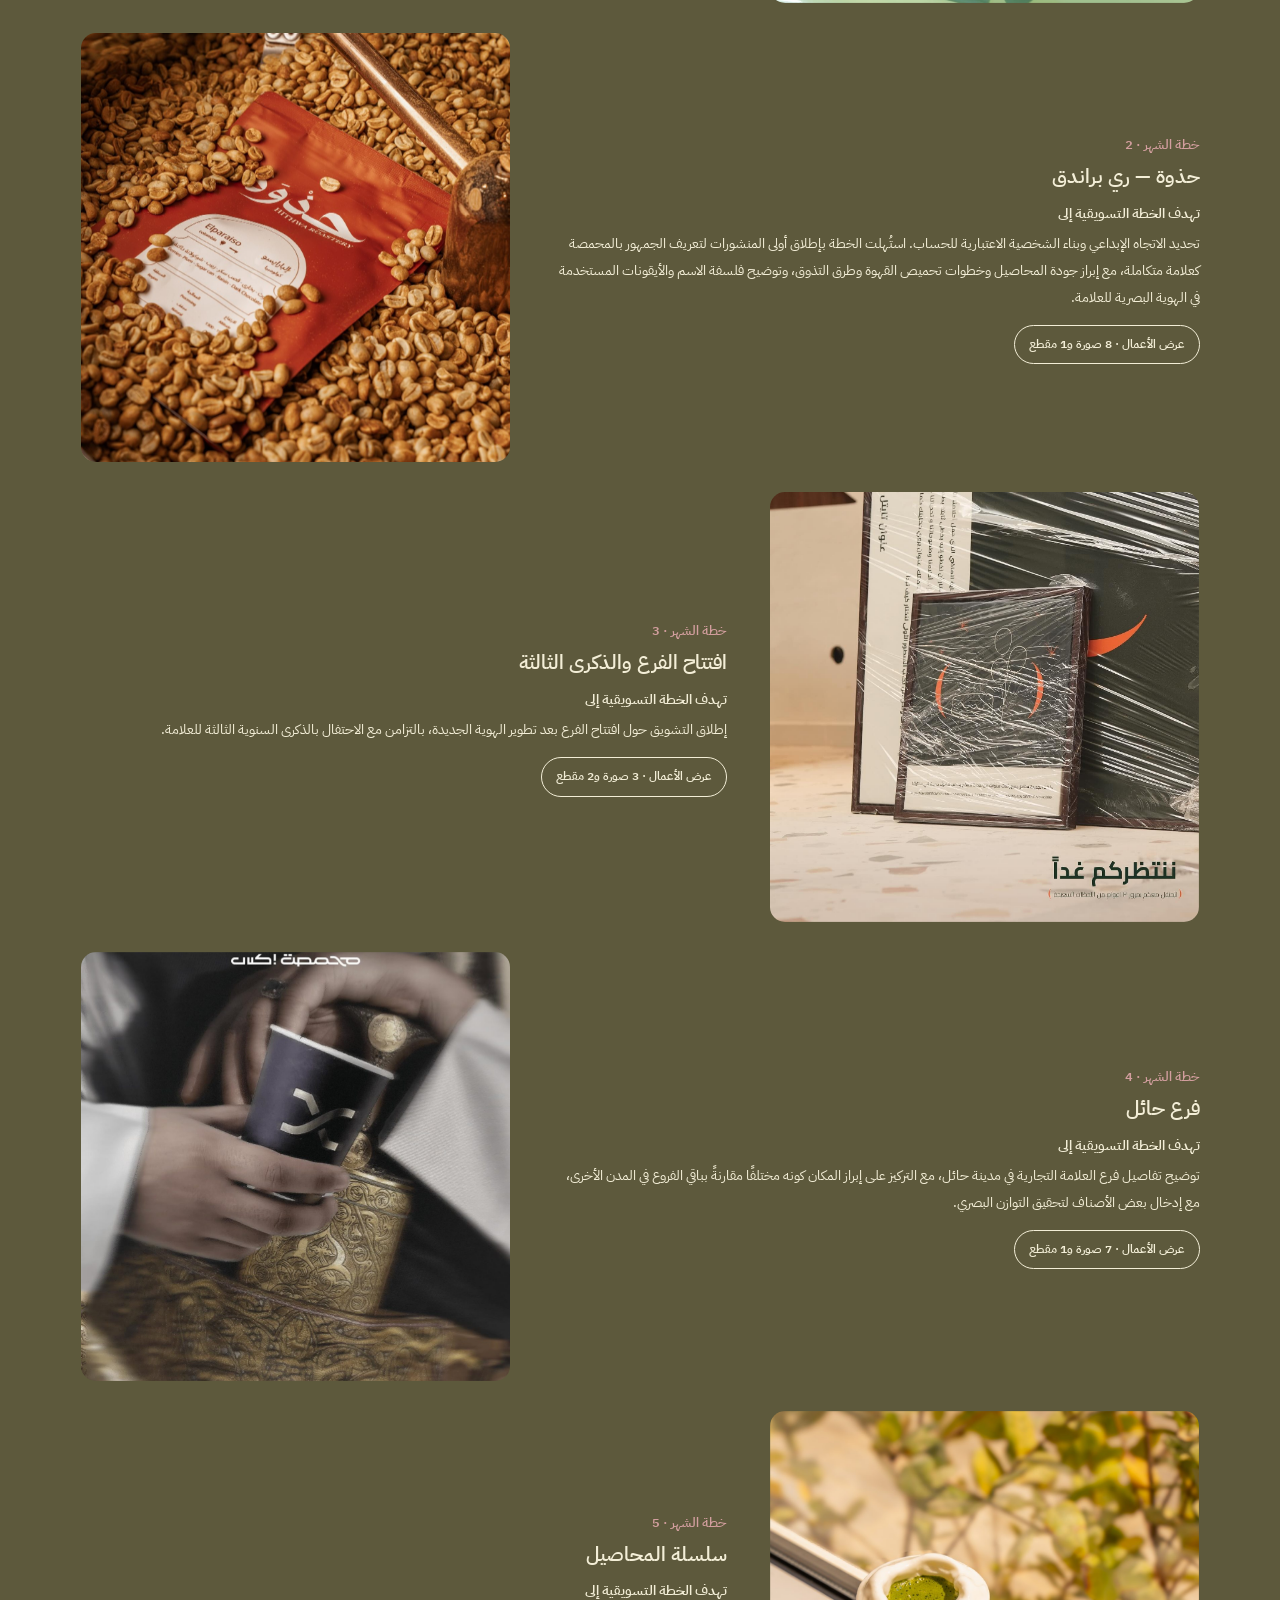
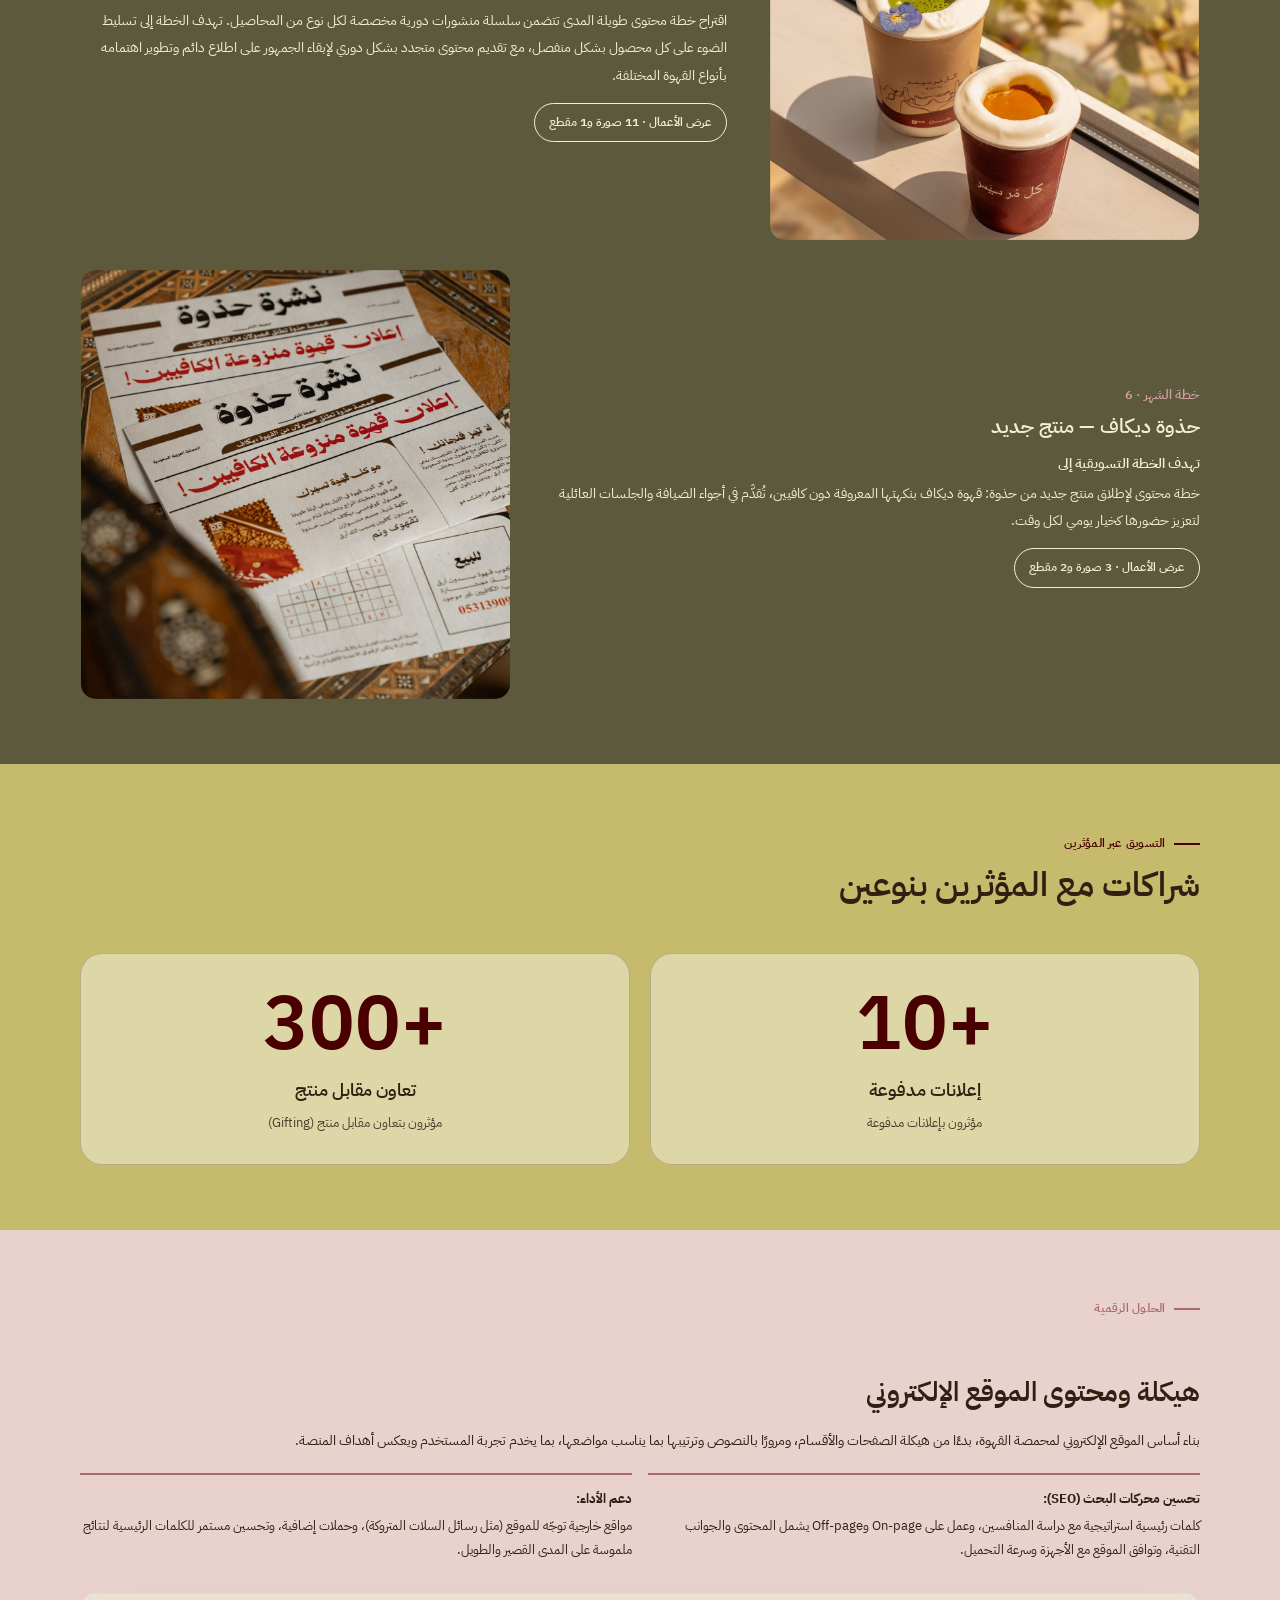
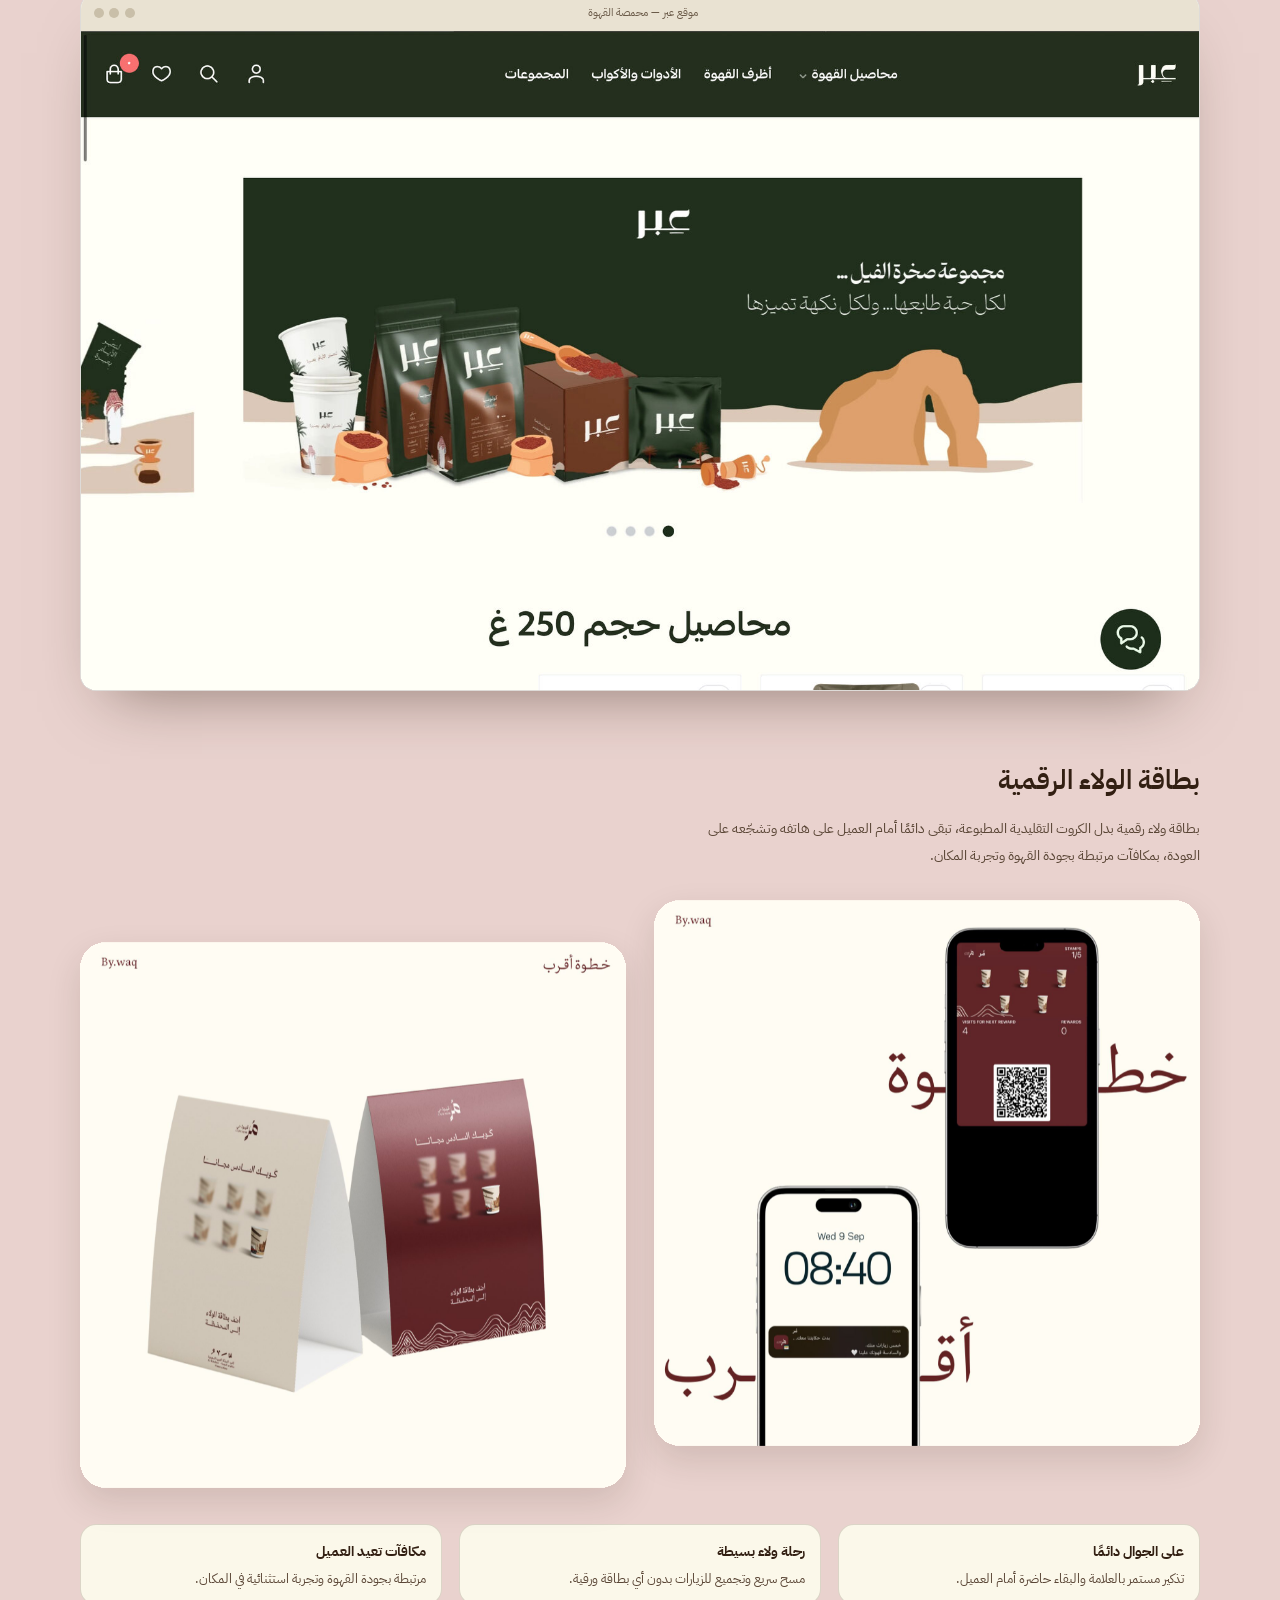
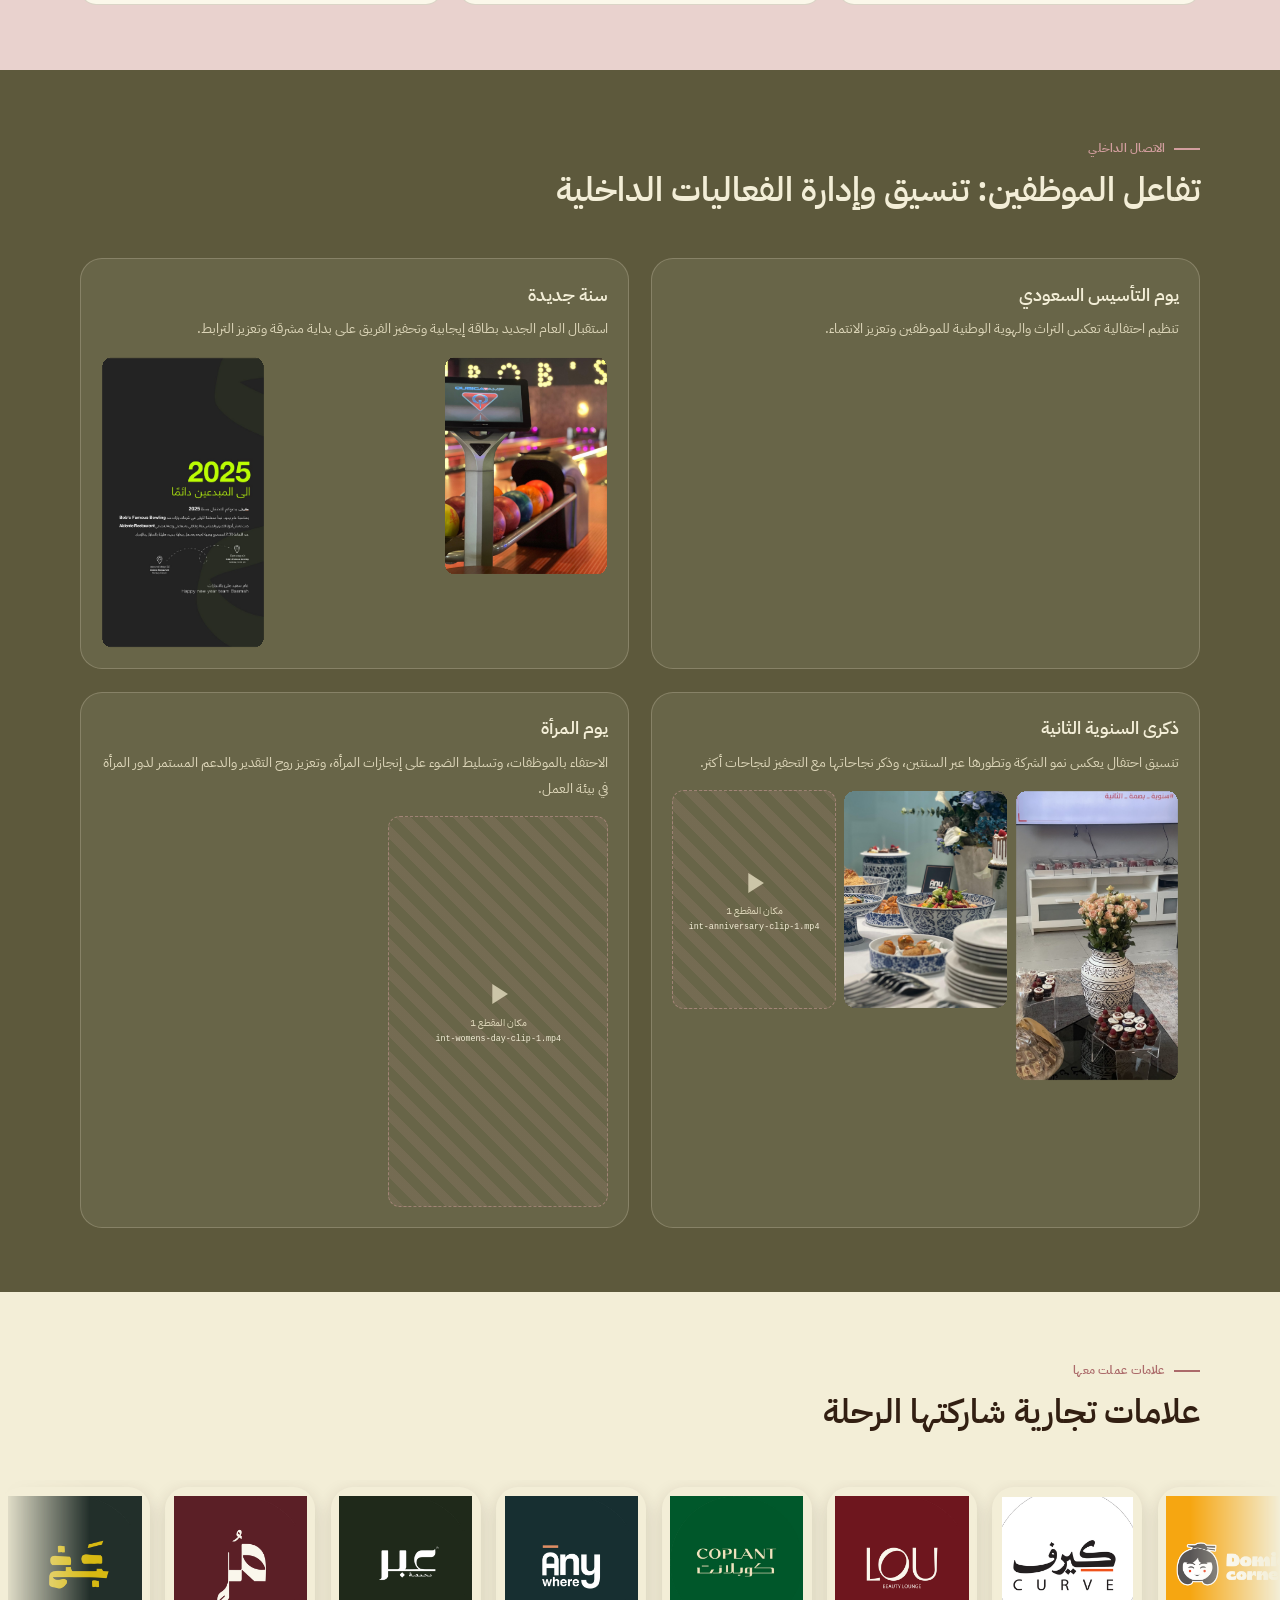
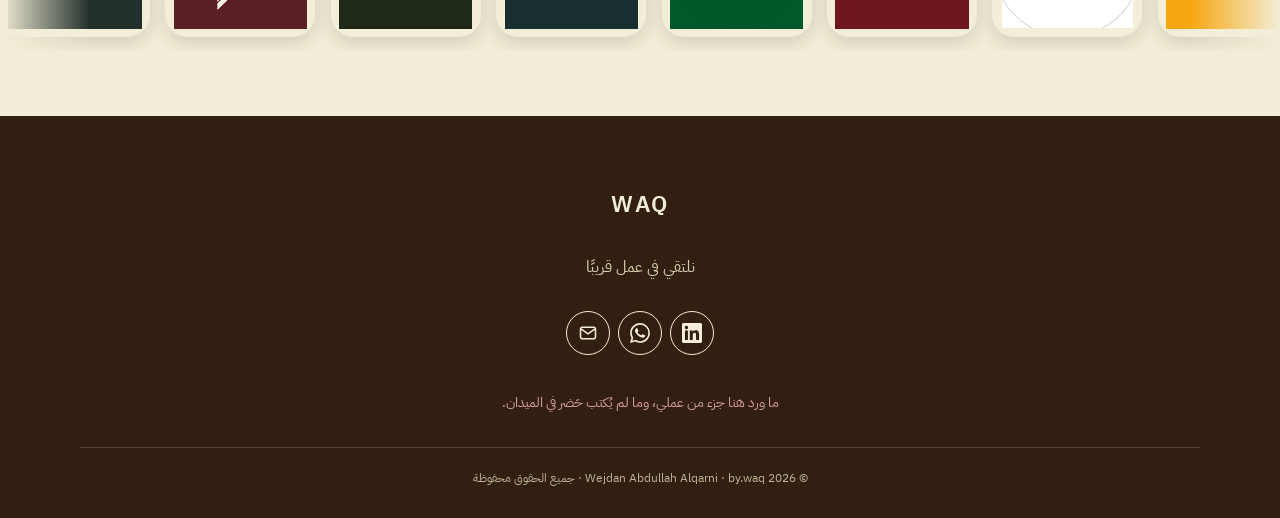
==== commit a3a1b303: "Update index.html" ====
--- a/index.html
+++ b/index.html
@@ -220,10 +220,9 @@
     <div class="container">
       <div class="section-head reveal">
         <span class="eyebrow">كتابة المحتوى</span>
-        <h2 class="title">كلمات تصنع الهوية، من الدعوة إلى الشعار</h2>
-        <p class="lead">نماذج من كتابة المحتوى للمناسبات والحملات وهوية العلامات.</p>
-      </div>
-      <div class="wr reveal" id="wr"><div class="wr-tabs" role="group" aria-label="أنواع الأعمال"><button class="wr-tab" type="button" data-g="0" aria-pressed="true">مناسبات وطنية وموسمية<i>4</i></button><button class="wr-tab" type="button" data-g="1" aria-pressed="false">افتتاحات ودعوات<i>4</i></button><button class="wr-tab" type="button" data-g="2" aria-pressed="false">توزيعات وحملات توعوية<i>2</i></button><button class="wr-tab" type="button" data-g="3" aria-pressed="false">هوية العلامة وسردها<i>5</i></button></div><div class="wr-body"><div class="wr-stage" data-n="01"><div class="wr-view"><figure class="wr-fig"><figure class="slot " data-src="content-founding-greeting" data-alt="مناسبات وطنية وموسمية — تهنئة بمناسبة يوم التأسيس السعودي"><span class="slot-label"><svg viewBox="0 0 24 24" fill="none" stroke="currentColor" stroke-width="1.6" stroke-linecap="round" stroke-linejoin="round" aria-hidden="true"><rect x="3" y="5" width="18" height="14" rx="2.5"/><circle cx="8.5" cy="10.5" r="1.6"/><path d="M21 16l-5-5-8 8"/></svg>صورة هنا<b>content-founding-greeting.jpg</b></span></figure></figure><figure class="wr-fig"><figure class="slot " data-src="content-national-day-story" data-alt="مناسبات وطنية وموسمية — ستوري تهنئة باليوم الوطني السعودي"><span class="slot-label"><svg viewBox="0 0 24 24" fill="none" stroke="currentColor" stroke-width="1.6" stroke-linecap="round" stroke-linejoin="round" aria-hidden="true"><rect x="3" y="5" width="18" height="14" rx="2.5"/><circle cx="8.5" cy="10.5" r="1.6"/><path d="M21 16l-5-5-8 8"/></svg>صورة هنا<b>content-national-day-story.jpg</b></span></figure></figure><figure class="wr-fig"><figure class="slot " data-src="content-womens-day-all" data-alt="مناسبات وطنية وموسمية — يوم المرأة: ستوري تايتل وستوري صالون نسائي"><span class="slot-label"><svg viewBox="0 0 24 24" fill="none" stroke="currentColor" stroke-width="1.6" stroke-linecap="round" stroke-linejoin="round" aria-hidden="true"><rect x="3" y="5" width="18" height="14" rx="2.5"/><circle cx="8.5" cy="10.5" r="1.6"/><path d="M21 16l-5-5-8 8"/></svg>صورة هنا<b>content-womens-day-all.jpg</b></span></figure></figure><figure class="wr-fig"><figure class="slot " data-src="content-womens-day-newspaper" data-alt="مناسبات وطنية وموسمية — جريدة بمناسبة يوم المرأة توضح أكثر من نقطة"><span class="slot-label"><svg viewBox="0 0 24 24" fill="none" stroke="currentColor" stroke-width="1.6" stroke-linecap="round" stroke-linejoin="round" aria-hidden="true"><rect x="3" y="5" width="18" height="14" rx="2.5"/><circle cx="8.5" cy="10.5" r="1.6"/><path d="M21 16l-5-5-8 8"/></svg>صورة هنا<b>content-womens-day-newspaper.jpg</b></span></figure></figure><figure class="wr-fig"><figure class="slot " data-src="content-invite-new-branch" data-alt="افتتاحات ودعوات — دعوات افتتاح فرع جديد"><span class="slot-label"><svg viewBox="0 0 24 24" fill="none" stroke="currentColor" stroke-width="1.6" stroke-linecap="round" stroke-linejoin="round" aria-hidden="true"><rect x="3" y="5" width="18" height="14" rx="2.5"/><circle cx="8.5" cy="10.5" r="1.6"/><path d="M21 16l-5-5-8 8"/></svg>صورة هنا<b>content-invite-new-branch.jpg</b></span></figure></figure><figure class="wr-fig"><figure class="slot " data-src="content-invite-winter" data-alt="افتتاحات ودعوات — دعوات حملة شتاء"><span class="slot-label"><svg viewBox="0 0 24 24" fill="none" stroke="currentColor" stroke-width="1.6" stroke-linecap="round" stroke-linejoin="round" aria-hidden="true"><rect x="3" y="5" width="18" height="14" rx="2.5"/><circle cx="8.5" cy="10.5" r="1.6"/><path d="M21 16l-5-5-8 8"/></svg>صورة هنا<b>content-invite-winter.jpg</b></span></figure></figure><figure class="wr-fig"><figure class="slot " data-src="content-branch-opening-ad" data-alt="افتتاحات ودعوات — إعلان افتتاح فرع بجانب شركات"><span class="slot-label"><svg viewBox="0 0 24 24" fill="none" stroke="currentColor" stroke-width="1.6" stroke-linecap="round" stroke-linejoin="round" aria-hidden="true"><rect x="3" y="5" width="18" height="14" rx="2.5"/><circle cx="8.5" cy="10.5" r="1.6"/><path d="M21 16l-5-5-8 8"/></svg>صورة هنا<b>content-branch-opening-ad.jpg</b></span></figure></figure><figure class="wr-fig"><figure class="slot " data-src="content-invite-anniversary-3" data-alt="افتتاحات ودعوات — دعوات لمناسبة الذكرى السنوية الثالثة، هوية جديدة للعامة"><span class="slot-label"><svg viewBox="0 0 24 24" fill="none" stroke="currentColor" stroke-width="1.6" stroke-linecap="round" stroke-linejoin="round" aria-hidden="true"><rect x="3" y="5" width="18" height="14" rx="2.5"/><circle cx="8.5" cy="10.5" r="1.6"/><path d="M21 16l-5-5-8 8"/></svg>صورة هنا<b>content-invite-anniversary-3.jpg</b></span></figure></figure><figure class="wr-fig"><figure class="slot " data-src="content-giveaway-breast-cancer" data-alt="توزيعات وحملات توعوية — كرت توزيعات للتوعية بسرطان الثدي"><span class="slot-label"><svg viewBox="0 0 24 24" fill="none" stroke="currentColor" stroke-width="1.6" stroke-linecap="round" stroke-linejoin="round" aria-hidden="true"><rect x="3" y="5" width="18" height="14" rx="2.5"/><circle cx="8.5" cy="10.5" r="1.6"/><path d="M21 16l-5-5-8 8"/></svg>صورة هنا<b>content-giveaway-breast-cancer.jpg</b></span></figure></figure><figure class="wr-fig"><figure class="slot " data-src="content-giveaway-graduates" data-alt="توزيعات وحملات توعوية — توزيعات للخريجين من منطقة الحملة"><span class="slot-label"><svg viewBox="0 0 24 24" fill="none" stroke="currentColor" stroke-width="1.6" stroke-linecap="round" stroke-linejoin="round" aria-hidden="true"><rect x="3" y="5" width="18" height="14" rx="2.5"/><circle cx="8.5" cy="10.5" r="1.6"/><path d="M21 16l-5-5-8 8"/></svg>صورة هنا<b>content-giveaway-graduates.jpg</b></span></figure></figure><figure class="wr-fig"><figure class="slot " data-src="content-crop-label-print" data-alt="هوية العلامة وسردها — اقتراح لطباعة عبارة للمحاصيل في فترة تجديد الهوية للعلامة كإعلان"><span class="slot-label"><svg viewBox="0 0 24 24" fill="none" stroke="currentColor" stroke-width="1.6" stroke-linecap="round" stroke-linejoin="round" aria-hidden="true"><rect x="3" y="5" width="18" height="14" rx="2.5"/><circle cx="8.5" cy="10.5" r="1.6"/><path d="M21 16l-5-5-8 8"/></svg>صورة هنا<b>content-crop-label-print.jpg</b></span></figure></figure><figure class="wr-fig"><figure class="slot " data-src="content-branch-icon-board" data-alt="هوية العلامة وسردها — لوحة في الفرع توضح فلسفة الأيقون المستخدم في الهوية للعلامة"><span class="slot-label"><svg viewBox="0 0 24 24" fill="none" stroke="currentColor" stroke-width="1.6" stroke-linecap="round" stroke-linejoin="round" aria-hidden="true"><rect x="3" y="5" width="18" height="14" rx="2.5"/><circle cx="8.5" cy="10.5" r="1.6"/><path d="M21 16l-5-5-8 8"/></svg>صورة هنا<b>content-branch-icon-board.jpg</b></span></figure></figure><figure class="wr-fig"><figure class="slot " data-src="content-brand-slogans" data-alt="هوية العلامة وسردها — كتابة شعارات للعلامات التجارية"><span class="slot-label"><svg viewBox="0 0 24 24" fill="none" stroke="currentColor" stroke-width="1.6" stroke-linecap="round" stroke-linejoin="round" aria-hidden="true"><rect x="3" y="5" width="18" height="14" rx="2.5"/><circle cx="8.5" cy="10.5" r="1.6"/><path d="M21 16l-5-5-8 8"/></svg>صورة هنا<b>content-brand-slogans.jpg</b></span></figure></figure><figure class="wr-fig"><figure class="slot " data-src="content-agency-profile" data-alt="هوية العلامة وسردها — جزء من ملف تعريفي لوكالة تسويقية، مع طرح الشعار للوكالة والبدائل"><span class="slot-label"><svg viewBox="0 0 24 24" fill="none" stroke="currentColor" stroke-width="1.6" stroke-linecap="round" stroke-linejoin="round" aria-hidden="true"><rect x="3" y="5" width="18" height="14" rx="2.5"/><circle cx="8.5" cy="10.5" r="1.6"/><path d="M21 16l-5-5-8 8"/></svg>صورة هنا<b>content-agency-profile.jpg</b></span></figure></figure><figure class="wr-fig"><figure class="slot " data-src="content-alenor-naming" data-alt="هوية العلامة وسردها — إطلاق علامة جديدة واختيار الاسم"><span class="slot-label"><svg viewBox="0 0 24 24" fill="none" stroke="currentColor" stroke-width="1.6" stroke-linecap="round" stroke-linejoin="round" aria-hidden="true"><rect x="3" y="5" width="18" height="14" rx="2.5"/><circle cx="8.5" cy="10.5" r="1.6"/><path d="M21 16l-5-5-8 8"/></svg>صورة هنا<b>content-alenor-naming.jpg</b></span></figure></figure></div><div class="wr-bar"><p class="wr-cap" id="wr-cap"></p><div class="wr-ctrl"><button class="wr-arrow" id="wr-prev" type="button" aria-label="السابق"><svg viewBox="0 0 24 24" fill="none" stroke="currentColor" stroke-width="2" stroke-linecap="round" stroke-linejoin="round" aria-hidden="true"><path d="M9 6l6 6-6 6"/></svg></button><span class="wr-count" id="wr-count">01 / 01</span><button class="wr-arrow" id="wr-next" type="button" aria-label="التالي"><svg viewBox="0 0 24 24" fill="none" stroke="currentColor" stroke-width="2" stroke-linecap="round" stroke-linejoin="round" aria-hidden="true"><path d="M15 6l-6 6 6 6"/></svg></button></div></div></div><ol class="wr-list"><li data-g="0"><button class="wr-item" type="button" data-g="0" data-title="تهنئة بمناسبة يوم التأسيس السعودي" aria-current="false"><span class="n">01</span><span class="t">تهنئة بمناسبة يوم التأسيس السعودي</span></button></li><li data-g="0"><button class="wr-item" type="button" data-g="0" data-title="ستوري تهنئة باليوم الوطني السعودي" aria-current="false"><span class="n">02</span><span class="t">ستوري تهنئة باليوم الوطني السعودي</span></button></li><li data-g="0"><button class="wr-item" type="button" data-g="0" data-title="يوم المرأة: ستوري تايتل وستوري صالون نسائي" aria-current="false"><span class="n">03</span><span class="t">يوم المرأة: ستوري تايتل وستوري صالون نسائي</span></button></li><li data-g="0"><button class="wr-item" type="button" data-g="0" data-title="جريدة بمناسبة يوم المرأة توضح أكثر من نقطة" aria-current="false"><span class="n">04</span><span class="t">جريدة بمناسبة يوم المرأة توضح أكثر من نقطة</span></button></li><li hidden data-g="1"><button class="wr-item" type="button" data-g="1" data-title="دعوات افتتاح فرع جديد" aria-current="false"><span class="n">05</span><span class="t">دعوات افتتاح فرع جديد</span></button></li><li hidden data-g="1"><button class="wr-item" type="button" data-g="1" data-title="دعوات حملة شتاء" aria-current="false"><span class="n">06</span><span class="t">دعوات حملة شتاء</span></button></li><li hidden data-g="1"><button class="wr-item" type="button" data-g="1" data-title="إعلان افتتاح فرع بجانب شركات" aria-current="false"><span class="n">07</span><span class="t">إعلان افتتاح فرع بجانب شركات</span></button></li><li hidden data-g="1"><button class="wr-item" type="button" data-g="1" data-title="دعوات لمناسبة الذكرى السنوية الثالثة، هوية جديدة للعامة" aria-current="false"><span class="n">08</span><span class="t">دعوات لمناسبة الذكرى السنوية الثالثة، هوية جديدة للعامة</span></button></li><li hidden data-g="2"><button class="wr-item" type="button" data-g="2" data-title="كرت توزيعات للتوعية بسرطان الثدي" aria-current="false"><span class="n">09</span><span class="t">كرت توزيعات للتوعية بسرطان الثدي</span></button></li><li hidden data-g="2"><button class="wr-item" type="button" data-g="2" data-title="توزيعات للخريجين من منطقة الحملة" aria-current="false"><span class="n">10</span><span class="t">توزيعات للخريجين من منطقة الحملة</span></button></li><li hidden data-g="3"><button class="wr-item" type="button" data-g="3" data-title="اقتراح لطباعة عبارة للمحاصيل في فترة تجديد الهوية للعلامة كإعلان" aria-current="false"><span class="n">11</span><span class="t">اقتراح لطباعة عبارة للمحاصيل في فترة تجديد الهوية للعلامة كإعلان</span></button></li><li hidden data-g="3"><button class="wr-item" type="button" data-g="3" data-title="لوحة في الفرع توضح فلسفة الأيقون المستخدم في الهوية للعلامة" aria-current="false"><span class="n">12</span><span class="t">لوحة في الفرع توضح فلسفة الأيقون المستخدم في الهوية للعلامة</span></button></li><li hidden data-g="3"><button class="wr-item" type="button" data-g="3" data-title="كتابة شعارات للعلامات التجارية" aria-current="false"><span class="n">13</span><span class="t">كتابة شعارات للعلامات التجارية</span></button></li><li hidden data-g="3"><button class="wr-item" type="button" data-g="3" data-title="جزء من ملف تعريفي لوكالة تسويقية، مع طرح الشعار للوكالة والبدائل" aria-current="false"><span class="n">14</span><span class="t">جزء من ملف تعريفي لوكالة تسويقية، مع طرح الشعار للوكالة والبدائل</span></button></li><li hidden data-g="3"><button class="wr-item" type="button" data-g="3" data-title="إطلاق علامة جديدة واختيار الاسم" aria-current="false"><span class="n">15</span><span class="t">إطلاق علامة جديدة واختيار الاسم</span></button></li></ol></div></div>
+        <h2 class="title">كلمات تصنع الهوية </h2>
+      </div>
+      <div class="wr reveal" id="wr"><div class="wr-tabs" role="group" aria-label="أنواع الأعمال"><button class="wr-tab" type="button" data-g="0" aria-pressed="true">مناسبات وطنية وموسمية<i>4</i></button><button class="wr-tab" type="button" data-g="1" aria-pressed="false">افتتاحات ودعوات<i>4</i></button><button class="wr-tab" type="button" data-g="2" aria-pressed="false">توزيعات وحملات توعوية<i>2</i></button><button class="wr-tab" type="button" data-g="3" aria-pressed="false">هوية العلامة <i>5</i></button></div><div class="wr-body"><div class="wr-stage" data-n="01"><div class="wr-view"><figure class="wr-fig"><figure class="slot " data-src="content-founding-greeting" data-alt="مناسبات وطنية وموسمية — تهنئة بمناسبة يوم التأسيس السعودي"><span class="slot-label"><svg viewBox="0 0 24 24" fill="none" stroke="currentColor" stroke-width="1.6" stroke-linecap="round" stroke-linejoin="round" aria-hidden="true"><rect x="3" y="5" width="18" height="14" rx="2.5"/><circle cx="8.5" cy="10.5" r="1.6"/><path d="M21 16l-5-5-8 8"/></svg>صورة هنا<b>content-founding-greeting.jpg</b></span></figure></figure><figure class="wr-fig"><figure class="slot " data-src="content-national-day-story" data-alt="مناسبات وطنية وموسمية — ستوري تهنئة باليوم الوطني السعودي"><span class="slot-label"><svg viewBox="0 0 24 24" fill="none" stroke="currentColor" stroke-width="1.6" stroke-linecap="round" stroke-linejoin="round" aria-hidden="true"><rect x="3" y="5" width="18" height="14" rx="2.5"/><circle cx="8.5" cy="10.5" r="1.6"/><path d="M21 16l-5-5-8 8"/></svg>صورة هنا<b>content-national-day-story.jpg</b></span></figure></figure><figure class="wr-fig"><figure class="slot " data-src="content-womens-day-all" data-alt="مناسبات وطنية وموسمية — يوم المرأة:"><span class="slot-label"><svg viewBox="0 0 24 24" fill="none" stroke="currentColor" stroke-width="1.6" stroke-linecap="round" stroke-linejoin="round" aria-hidden="true"><rect x="3" y="5" width="18" height="14" rx="2.5"/><circle cx="8.5" cy="10.5" r="1.6"/><path d="M21 16l-5-5-8 8"/></svg>صورة هنا<b>content-womens-day-all.jpg</b></span></figure></figure><figure class="wr-fig"><figure class="slot " data-src="content-womens-day-newspaper" data-alt="مناسبات وطنية وموسمية — محتوى جريدة بمناسبة يوم المرأة "><span class="slot-label"><svg viewBox="0 0 24 24" fill="none" stroke="currentColor" stroke-width="1.6" stroke-linecap="round" stroke-linejoin="round" aria-hidden="true"><rect x="3" y="5" width="18" height="14" rx="2.5"/><circle cx="8.5" cy="10.5" r="1.6"/><path d="M21 16l-5-5-8 8"/></svg>صورة هنا<b>content-womens-day-newspaper.jpg</b></span></figure></figure><figure class="wr-fig"><figure class="slot " data-src="content-invite-new-branch" data-alt="افتتاحات ودعوات — دعوة افتتاح فرع جديد"><span class="slot-label"><svg viewBox="0 0 24 24" fill="none" stroke="currentColor" stroke-width="1.6" stroke-linecap="round" stroke-linejoin="round" aria-hidden="true"><rect x="3" y="5" width="18" height="14" rx="2.5"/><circle cx="8.5" cy="10.5" r="1.6"/><path d="M21 16l-5-5-8 8"/></svg>صورة هنا<b>content-invite-new-branch.jpg</b></span></figure></figure><figure class="wr-fig"><figure class="slot " data-src="content-invite-winter" data-alt="افتتاحات ودعوات — دعوة حملة شتاء"><span class="slot-label"><svg viewBox="0 0 24 24" fill="none" stroke="currentColor" stroke-width="1.6" stroke-linecap="round" stroke-linejoin="round" aria-hidden="true"><rect x="3" y="5" width="18" height="14" rx="2.5"/><circle cx="8.5" cy="10.5" r="1.6"/><path d="M21 16l-5-5-8 8"/></svg>صورة هنا<b>content-invite-winter.jpg</b></span></figure></figure><figure class="wr-fig"><figure class="slot " data-src="content-branch-opening-ad" data-alt="افتتاحات ودعوات — إعلان افتتاح فرع "><span class="slot-label"><svg viewBox="0 0 24 24" fill="none" stroke="currentColor" stroke-width="1.6" stroke-linecap="round" stroke-linejoin="round" aria-hidden="true"><rect x="3" y="5" width="18" height="14" rx="2.5"/><circle cx="8.5" cy="10.5" r="1.6"/><path d="M21 16l-5-5-8 8"/></svg>صورة هنا<b>content-branch-opening-ad.jpg</b></span></figure></figure><figure class="wr-fig"><figure class="slot " data-src="content-invite-anniversary-3" data-alt="افتتاحات ودعوات — دعوة بمناسبة الذكرى السنوية الثالثة، وتجديد الهوية "><span class="slot-label"><svg viewBox="0 0 24 24" fill="none" stroke="currentColor" stroke-width="1.6" stroke-linecap="round" stroke-linejoin="round" aria-hidden="true"><rect x="3" y="5" width="18" height="14" rx="2.5"/><circle cx="8.5" cy="10.5" r="1.6"/><path d="M21 16l-5-5-8 8"/></svg>صورة هنا<b>content-invite-anniversary-3.jpg</b></span></figure></figure><figure class="wr-fig"><figure class="slot " data-src="content-giveaway-breast-cancer" data-alt="توزيعات وحملات توعوية — التوعية بسرطان الثدي"><span class="slot-label"><svg viewBox="0 0 24 24" fill="none" stroke="currentColor" stroke-width="1.6" stroke-linecap="round" stroke-linejoin="round" aria-hidden="true"><rect x="3" y="5" width="18" height="14" rx="2.5"/><circle cx="8.5" cy="10.5" r="1.6"/><path d="M21 16l-5-5-8 8"/></svg>صورة هنا<b>content-giveaway-breast-cancer.jpg</b></span></figure></figure><figure class="wr-fig"><figure class="slot " data-src="content-giveaway-graduates" data-alt="توزيعات وحملات توعوية — حملةالتخرج "><span class="slot-label"><svg viewBox="0 0 24 24" fill="none" stroke="currentColor" stroke-width="1.6" stroke-linecap="round" stroke-linejoin="round" aria-hidden="true"><rect x="3" y="5" width="18" height="14" rx="2.5"/><circle cx="8.5" cy="10.5" r="1.6"/><path d="M21 16l-5-5-8 8"/></svg>صورة هنا<b>content-giveaway-graduates.jpg</b></span></figure></figure><figure class="wr-fig"><figure class="slot " data-src="content-crop-label-print" data-alt="هوية العلامة — اقتراح لطباعة عبارة للمحاصيل في فترة تجديد الهوية للعلامة كإعلان"><span class="slot-label"><svg viewBox="0 0 24 24" fill="none" stroke="currentColor" stroke-width="1.6" stroke-linecap="round" stroke-linejoin="round" aria-hidden="true"><rect x="3" y="5" width="18" height="14" rx="2.5"/><circle cx="8.5" cy="10.5" r="1.6"/><path d="M21 16l-5-5-8 8"/></svg>صورة هنا<b>content-crop-label-print.jpg</b></span></figure></figure><figure class="wr-fig"><figure class="slot " data-src="content-branch-icon-board" data-alt="هوية العلامة — لوحة في الفرع توضح فلسفة الشعار المستخدم في الهوية للعلامة"><span class="slot-label"><svg viewBox="0 0 24 24" fill="none" stroke="currentColor" stroke-width="1.6" stroke-linecap="round" stroke-linejoin="round" aria-hidden="true"><rect x="3" y="5" width="18" height="14" rx="2.5"/><circle cx="8.5" cy="10.5" r="1.6"/><path d="M21 16l-5-5-8 8"/></svg>صورة هنا<b>content-branch-icon-board.jpg</b></span></figure></figure><figure class="wr-fig"><figure class="slot " data-src="content-brand-slogans" data-alt="هوية العلامة — كتابة شعارات للعلامات التجارية"><span class="slot-label"><svg viewBox="0 0 24 24" fill="none" stroke="currentColor" stroke-width="1.6" stroke-linecap="round" stroke-linejoin="round" aria-hidden="true"><rect x="3" y="5" width="18" height="14" rx="2.5"/><circle cx="8.5" cy="10.5" r="1.6"/><path d="M21 16l-5-5-8 8"/></svg>صورة هنا<b>content-brand-slogans.jpg</b></span></figure></figure><figure class="wr-fig"><figure class="slot " data-src="content-agency-profile" data-alt="هوية العلامة — جزء من ملف تعريفي لوكالة تسويقية"><span class="slot-label"><svg viewBox="0 0 24 24" fill="none" stroke="currentColor" stroke-width="1.6" stroke-linecap="round" stroke-linejoin="round" aria-hidden="true"><rect x="3" y="5" width="18" height="14" rx="2.5"/><circle cx="8.5" cy="10.5" r="1.6"/><path d="M21 16l-5-5-8 8"/></svg>صورة هنا<b>content-agency-profile.jpg</b></span></figure></figure><figure class="wr-fig"><figure class="slot " data-src="content-alenor-naming" data-alt="هوية العلامة — إطلاق علامة جديدة واختيار الاسم"><span class="slot-label"><svg viewBox="0 0 24 24" fill="none" stroke="currentColor" stroke-width="1.6" stroke-linecap="round" stroke-linejoin="round" aria-hidden="true"><rect x="3" y="5" width="18" height="14" rx="2.5"/><circle cx="8.5" cy="10.5" r="1.6"/><path d="M21 16l-5-5-8 8"/></svg>صورة هنا<b>content-alenor-naming.jpg</b></span></figure></figure></div><div class="wr-bar"><p class="wr-cap" id="wr-cap"></p><div class="wr-ctrl"><button class="wr-arrow" id="wr-prev" type="button" aria-label="السابق"><svg viewBox="0 0 24 24" fill="none" stroke="currentColor" stroke-width="2" stroke-linecap="round" stroke-linejoin="round" aria-hidden="true"><path d="M9 6l6 6-6 6"/></svg></button><span class="wr-count" id="wr-count">01 / 01</span><button class="wr-arrow" id="wr-next" type="button" aria-label="التالي"><svg viewBox="0 0 24 24" fill="none" stroke="currentColor" stroke-width="2" stroke-linecap="round" stroke-linejoin="round" aria-hidden="true"><path d="M15 6l-6 6 6 6"/></svg></button></div></div></div><ol class="wr-list"><li data-g="0"><button class="wr-item" type="button" data-g="0" data-title="تهنئة بمناسبة يوم التأسيس السعودي" aria-current="false"><span class="n">01</span><span class="t">تهنئة بمناسبة يوم التأسيس السعودي</span></button></li><li data-g="0"><button class="wr-item" type="button" data-g="0" data-title="ستوري تهنئة باليوم الوطني السعودي" aria-current="false"><span class="n">02</span><span class="t">ستوري تهنئة باليوم الوطني السعودي</span></button></li><li data-g="0"><button class="wr-item" type="button" data-g="0" data-title="يوم المرأة" aria-current="false"><span class="n">03</span><span class="t">يوم المرأة</span></button></li><li data-g="0"><button class="wr-item" type="button" data-g="0" data-title="محتوى جريدة بمناسبة يوم المرأة " aria-current="false"><span class="n">04</span><span class="t">محتوى جريدة بمناسبة يوم المرأة </span></button></li><li hidden data-g="1"><button class="wr-item" type="button" data-g="1" data-title="دعوة افتتاح فرع جديد" aria-current="false"><span class="n">05</span><span class="t">دعوة افتتاح فرع جديد</span></button></li><li hidden data-g="1"><button class="wr-item" type="button" data-g="1" data-title="دعوة حملة شتاء" aria-current="false"><span class="n">06</span><span class="t">دعوة حملة شتاء</span></button></li><li hidden data-g="1"><button class="wr-item" type="button" data-g="1" data-title="إعلان افتتاح فرع " aria-current="false"><span class="n">07</span><span class="t">إعلان افتتاح فرع </span></button></li><li hidden data-g="1"><button class="wr-item" type="button" data-g="1" data-title="دعوة بمناسبة الذكرى السنوية الثالثة، وتجديد الهوية " aria-current="false"><span class="n">08</span><span class="t">دعوة بمناسبة الذكرى السنوية الثالثة، وتجديد الهوية </span></button></li><li hidden data-g="2"><button class="wr-item" type="button" data-g="2" data-title=" التوعية بسرطان الثدي" aria-current="false"><span class="n">09</span><span class="t">التوعية بسرطان الثدي</span></button></li><li hidden data-g="2"><button class="wr-item" type="button" data-g="2" data-title="من حملة التخرج" aria-current="false"><span class="n">10</span><span class="t">من حملة التخرج </span></button></li><li hidden data-g="3"><button class="wr-item" type="button" data-g="3" data-title="اقتراح لطباعة عبارة للمحاصيل في فترة تجديد الهوية للعلامة كإعلان" aria-current="false"><span class="n">11</span><span class="t">اقتراح لطباعة عبارة للمحاصيل في فترة تجديد الهوية للعلامة كإعلان</span></button></li><li hidden data-g="3"><button class="wr-item" type="button" data-g="3" data-title="لوحة في الفرع توضح فلسفة الشعار المستخدم في الهوية للعلامة" aria-current="false"><span class="n">12</span><span class="t">لوحة في الفرع توضح فلسفة الشعار المستخدم في الهوية للعلامة</span></button></li><li hidden data-g="3"><button class="wr-item" type="button" data-g="3" data-title="كتابة شعارات للعلامات التجارية" aria-current="false"><span class="n">13</span><span class="t">كتابة شعارات للعلامات التجارية</span></button></li><li hidden data-g="3"><button class="wr-item" type="button" data-g="3" data-title="جزء من ملف تعريفي لوكالة تسويقية" aria-current="false"><span class="n">14</span><span class="t">جزء من ملف تعريفي لوكالة تسويقية</span></button></li><li hidden data-g="3"><button class="wr-item" type="button" data-g="3" data-title="إطلاق علامة جديدة واختيار الاسم" aria-current="false"><span class="n">15</span><span class="t">إطلاق علامة جديدة واختيار الاسم</span></button></li></ol></div></div>
     </div>
   </section>
 
@@ -332,13 +331,12 @@
     <div class="container">
       <div class="section-head reveal">
         <span class="eyebrow">الحلول الرقمية</span>
-        <h2 class="title">تجربة رقمية متكاملة للعلامة</h2>
       </div>
 
       <div class="block reveal">
         <h3>هيكلة ومحتوى الموقع الإلكتروني</h3>
         <div class="block-text">
-          <p>أتممتُ بناء أساس الموقع الإلكتروني لمحمصة القهوة، بدءًا من هيكلة الصفحات والأقسام، ومرورًا بالنصوص وترتيبها بما يناسب مواضعها، بما يخدم تجربة المستخدم ويعكس أهداف المنصة.</p>
+          <p> بناء أساس الموقع الإلكتروني لمحمصة القهوة، بدءًا من هيكلة الصفحات والأقسام، ومرورًا بالنصوص وترتيبها بما يناسب مواضعها، بما يخدم تجربة المستخدم ويعكس أهداف المنصة.</p>
           <ul class="ticks">
             <li><b>تحسين محركات البحث (<span dir="ltr">SEO</span>):</b> كلمات رئيسية استراتيجية مع دراسة المنافسين، وعمل على <span dir="ltr">On-page</span> و<span dir="ltr">Off-page</span> يشمل المحتوى والجوانب التقنية، وتوافق الموقع مع الأجهزة وسرعة التحميل.</li>
             <li><b>دعم الأداء:</b> مواقع خارجية توجّه للموقع (مثل رسائل السلات المتروكة)، وحملات إضافية، وتحسين مستمر للكلمات الرئيسية لنتائج ملموسة على المدى القصير والطويل.</li>
@@ -354,7 +352,7 @@
         </div>
         <div class="loyal-media"><figure class="slot " data-src="loyalty-card-1" data-alt="بطاقة الولاء الرقمية على الجوال" style="--r:1 / 1"><span class="slot-label"><svg viewBox="0 0 24 24" fill="none" stroke="currentColor" stroke-width="1.6" stroke-linecap="round" stroke-linejoin="round" aria-hidden="true"><rect x="3" y="5" width="18" height="14" rx="2.5"/><circle cx="8.5" cy="10.5" r="1.6"/><path d="M21 16l-5-5-8 8"/></svg>صورة هنا<b>loyalty-card-1.jpg</b></span></figure><figure class="slot " data-src="loyalty-card-2" data-alt="ستاند بطاقة الولاء على الطاولة" style="--r:1 / 1"><span class="slot-label"><svg viewBox="0 0 24 24" fill="none" stroke="currentColor" stroke-width="1.6" stroke-linecap="round" stroke-linejoin="round" aria-hidden="true"><rect x="3" y="5" width="18" height="14" rx="2.5"/><circle cx="8.5" cy="10.5" r="1.6"/><path d="M21 16l-5-5-8 8"/></svg>صورة هنا<b>loyalty-card-2.jpg</b></span></figure></div>
         <ul class="loyal-points">
-          <li><b>على الجوال دائمًا</b>تذكير مستمر بالعلامة وبقاء حاضرة أمام العميل.</li>
+          <li><b>على الجوال دائمًا</b>تذكير مستمر بالعلامة والبقاء حاضرة أمام العميل.</li>
           <li><b>رحلة ولاء بسيطة</b>مسح سريع وتجميع للزيارات بدون أي بطاقة ورقية.</li>
           <li><b>مكافآت تعيد العميل</b>مرتبطة بجودة القهوة وتجربة استثنائية في المكان.</li>
         </ul>
@@ -409,7 +407,6 @@
 <footer class="site-footer" id="contact">
   <div class="container">
     <a class="logo" href="#top" aria-label="WAQ — أعلى الصفحة"><span>W</span><span>A</span><span>Q</span></a>
-    <h2>شكرًا لوقتك واهتمامك</h2>
     <p class="sub">نلتقي في عمل قريبًا</p>
     <div class="socials"><a href="https://www.linkedin.com/in/wejdan-abdullah-0635311b9" aria-label="لينكدإن" target="_blank" rel="noopener"><svg viewBox="0 0 24 24" aria-hidden="true"><path d="M20.447 20.452h-3.554v-5.569c0-1.328-.027-3.037-1.852-3.037-1.853 0-2.136 1.445-2.136 2.939v5.667H9.351V9h3.414v1.561h.046c.477-.9 1.637-1.85 3.37-1.85 3.601 0 4.267 2.37 4.267 5.455v6.286zM5.337 7.433a2.062 2.062 0 01-2.063-2.065 2.064 2.064 0 112.063 2.065zm1.782 13.019H3.555V9h3.564v11.452zM22.225 0H1.771C.792 0 0 .774 0 1.729v20.542C0 23.227.792 24 1.771 24h20.451C23.2 24 24 23.227 24 22.271V1.729C24 .774 23.2 0 22.222 0h.003z"/></svg></a><a href="https://wa.me/966502103385" aria-label="واتساب" target="_blank" rel="noopener"><svg viewBox="0 0 24 24" aria-hidden="true"><path d="M17.472 14.382c-.297-.149-1.758-.867-2.03-.967-.273-.099-.471-.148-.67.15-.197.297-.767.966-.94 1.164-.173.199-.347.223-.644.075-.297-.15-1.255-.463-2.39-1.475-.883-.788-1.48-1.761-1.653-2.059-.173-.297-.018-.458.13-.606.134-.133.298-.347.446-.52.149-.174.198-.298.298-.497.099-.198.05-.371-.025-.52-.075-.149-.669-1.612-.916-2.207-.242-.579-.487-.5-.669-.51-.173-.008-.371-.01-.57-.01-.198 0-.52.074-.792.372-.272.297-1.04 1.016-1.04 2.479 0 1.462 1.065 2.875 1.213 3.074.149.198 2.096 3.2 5.077 4.487.709.306 1.262.489 1.694.625.712.227 1.36.195 1.871.118.571-.085 1.758-.719 2.006-1.413.248-.694.248-1.289.173-1.413-.074-.124-.272-.198-.57-.347m-5.421 7.403h-.004a9.87 9.87 0 01-5.031-1.378l-.361-.214-3.741.982.998-3.648-.235-.374a9.86 9.86 0 01-1.51-5.26c.001-5.45 4.436-9.884 9.888-9.884 2.64 0 5.122 1.03 6.988 2.898a9.825 9.825 0 012.893 6.994c-.003 5.45-4.437 9.884-9.885 9.884m8.413-18.297A11.815 11.815 0 0012.05 0C5.495 0 .16 5.335.157 11.892c0 2.096.547 4.142 1.588 5.945L.057 24l6.305-1.654a11.882 11.882 0 005.683 1.448h.005c6.554 0 11.89-5.335 11.893-11.893a11.821 11.821 0 00-3.48-8.413z"/></svg></a><a href="mailto:wejdann.12@hotmail.com" aria-label="البريد الإلكتروني"><svg class="stroke" viewBox="0 0 24 24" aria-hidden="true"><rect x="3" y="5" width="18" height="14" rx="2.5"/><path d="M3.5 7l8.5 6 8.5-6"/></svg></a></div>
     <p class="note">ما ورد هنا جزء من عملي، وما لم يُكتب حَضر في الميدان.</p>
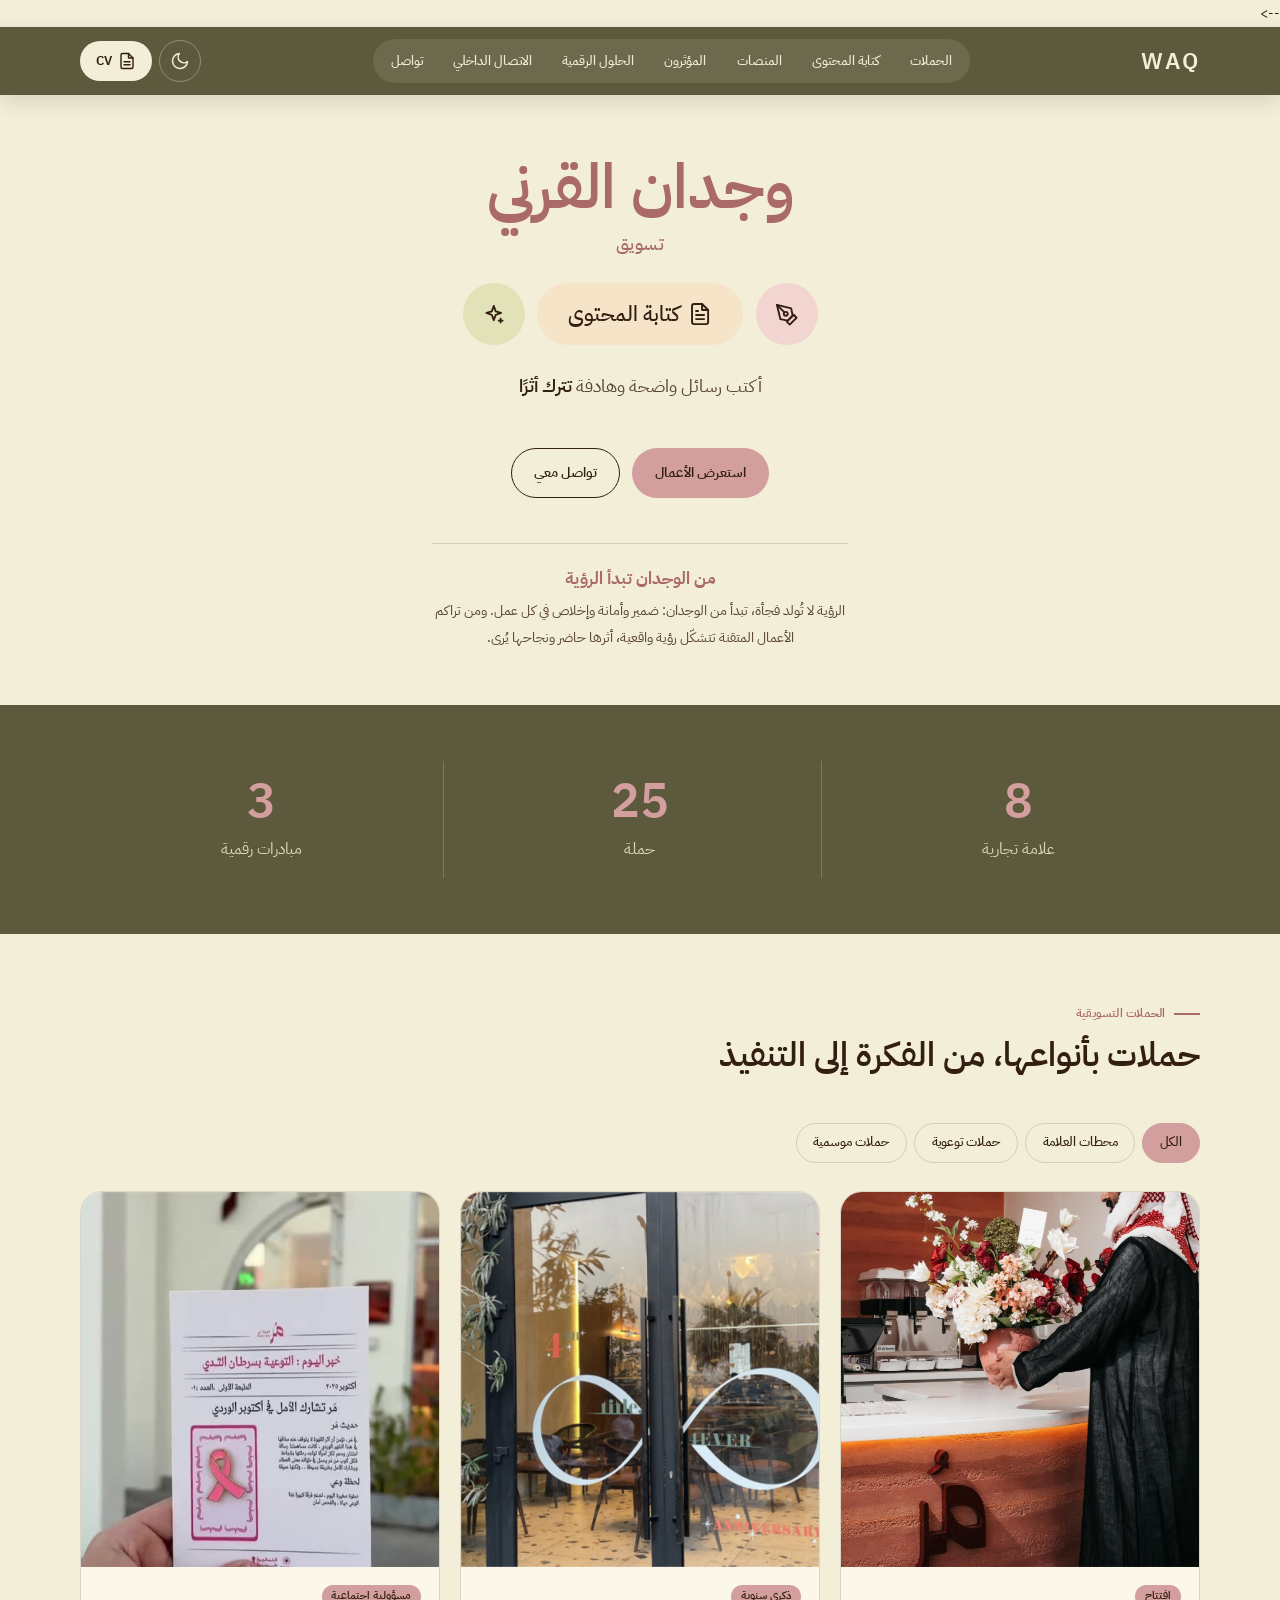
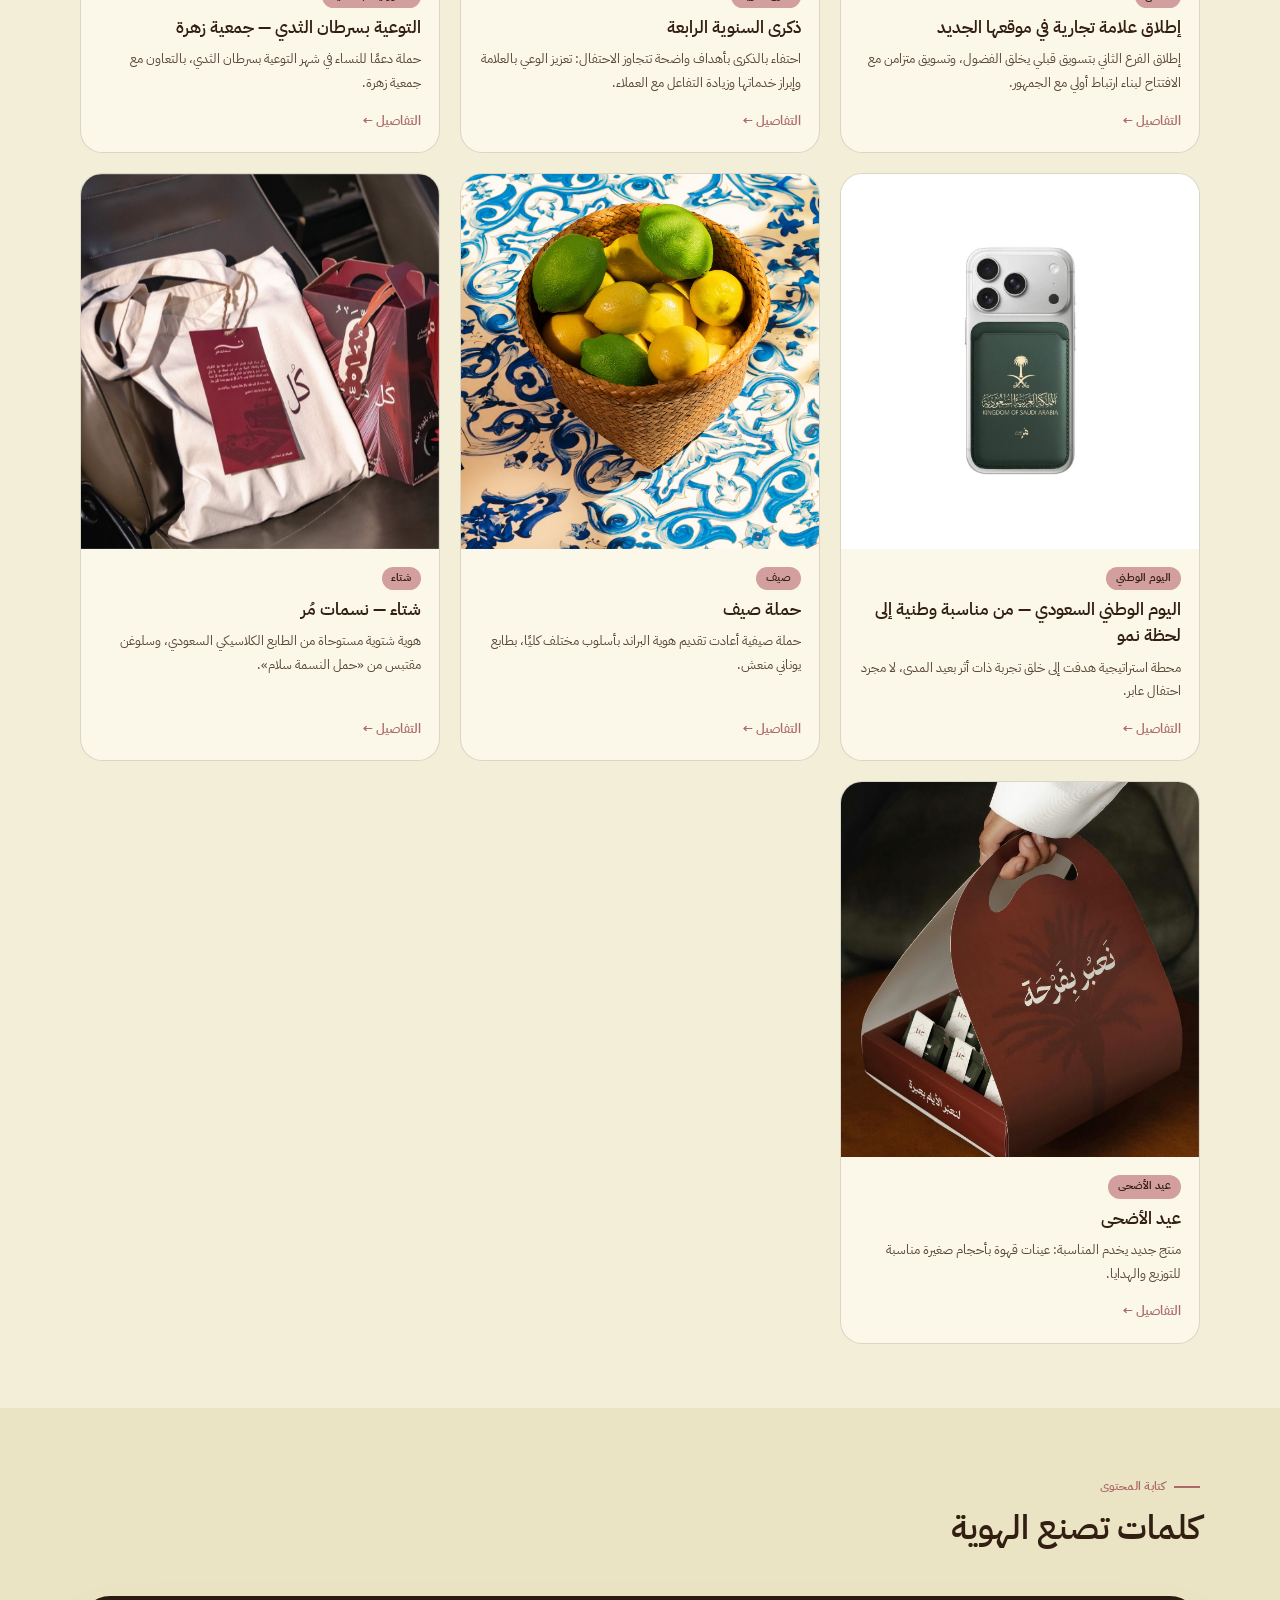
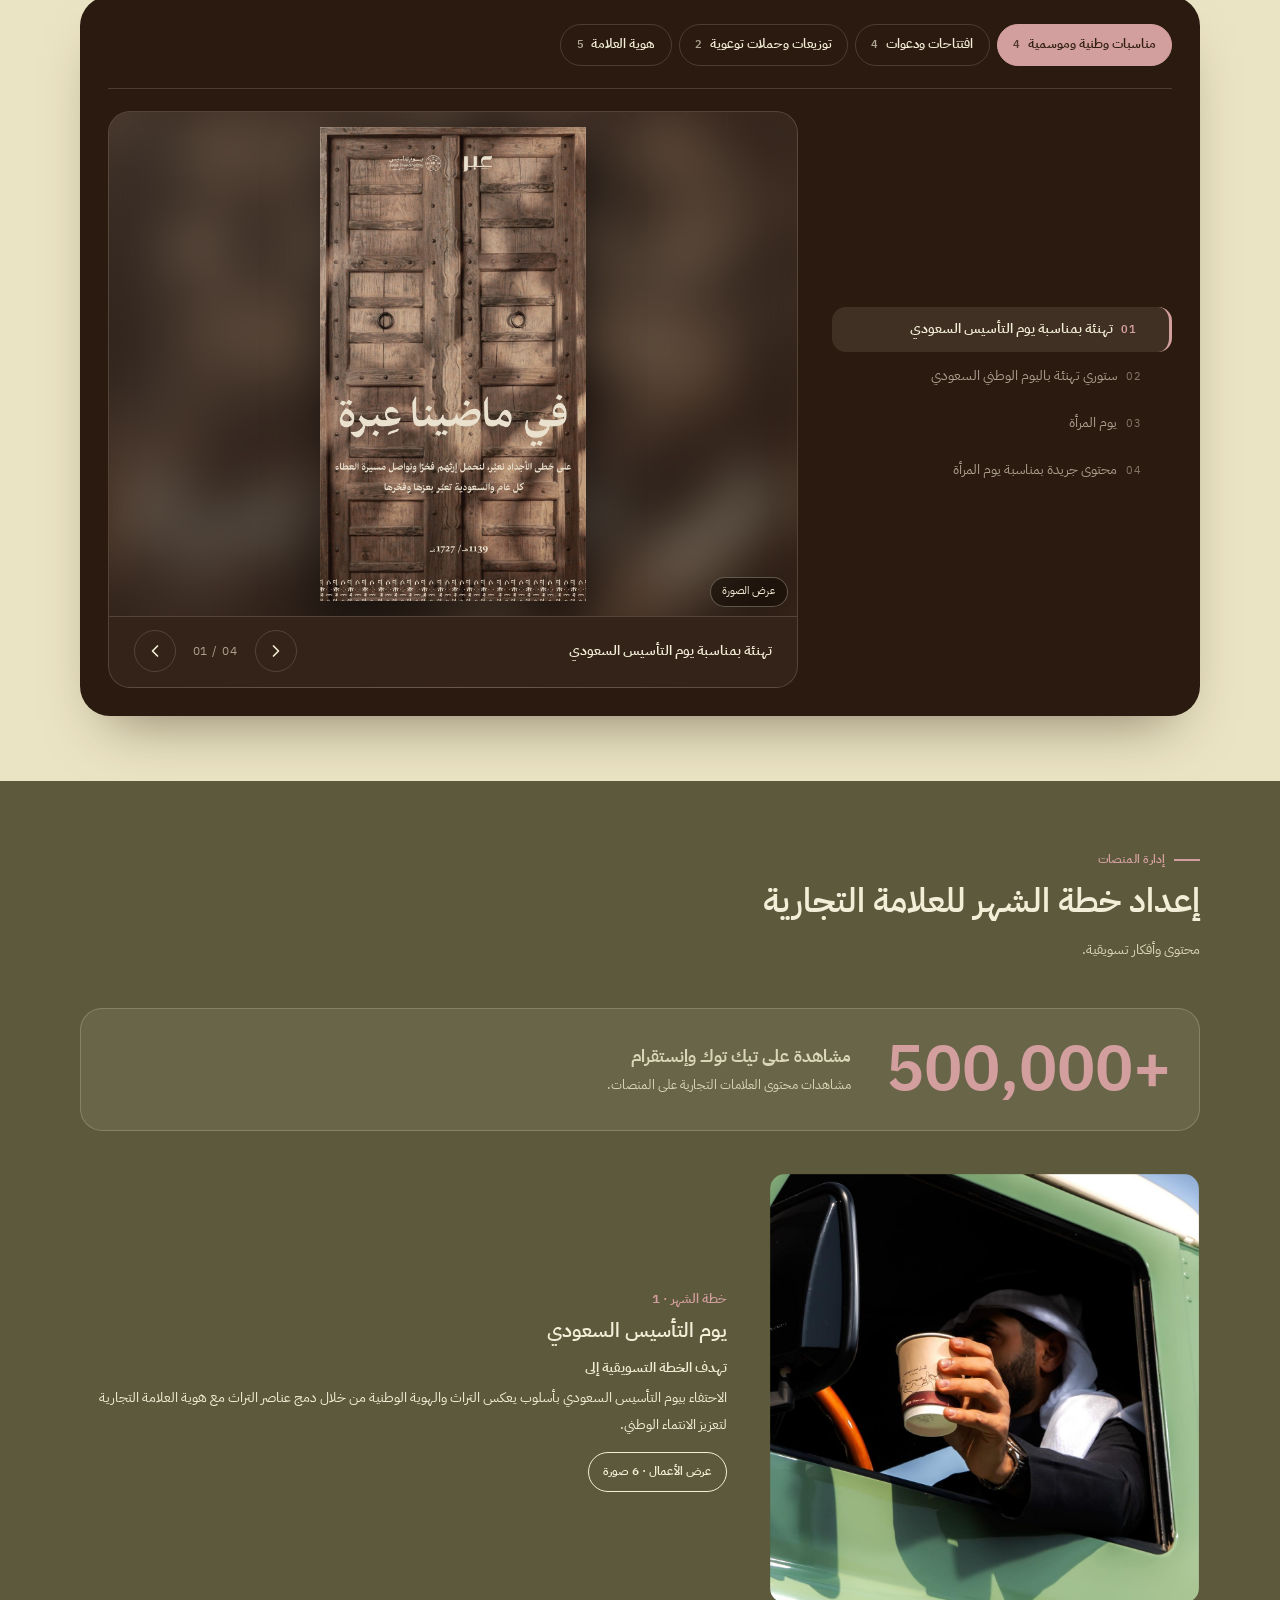
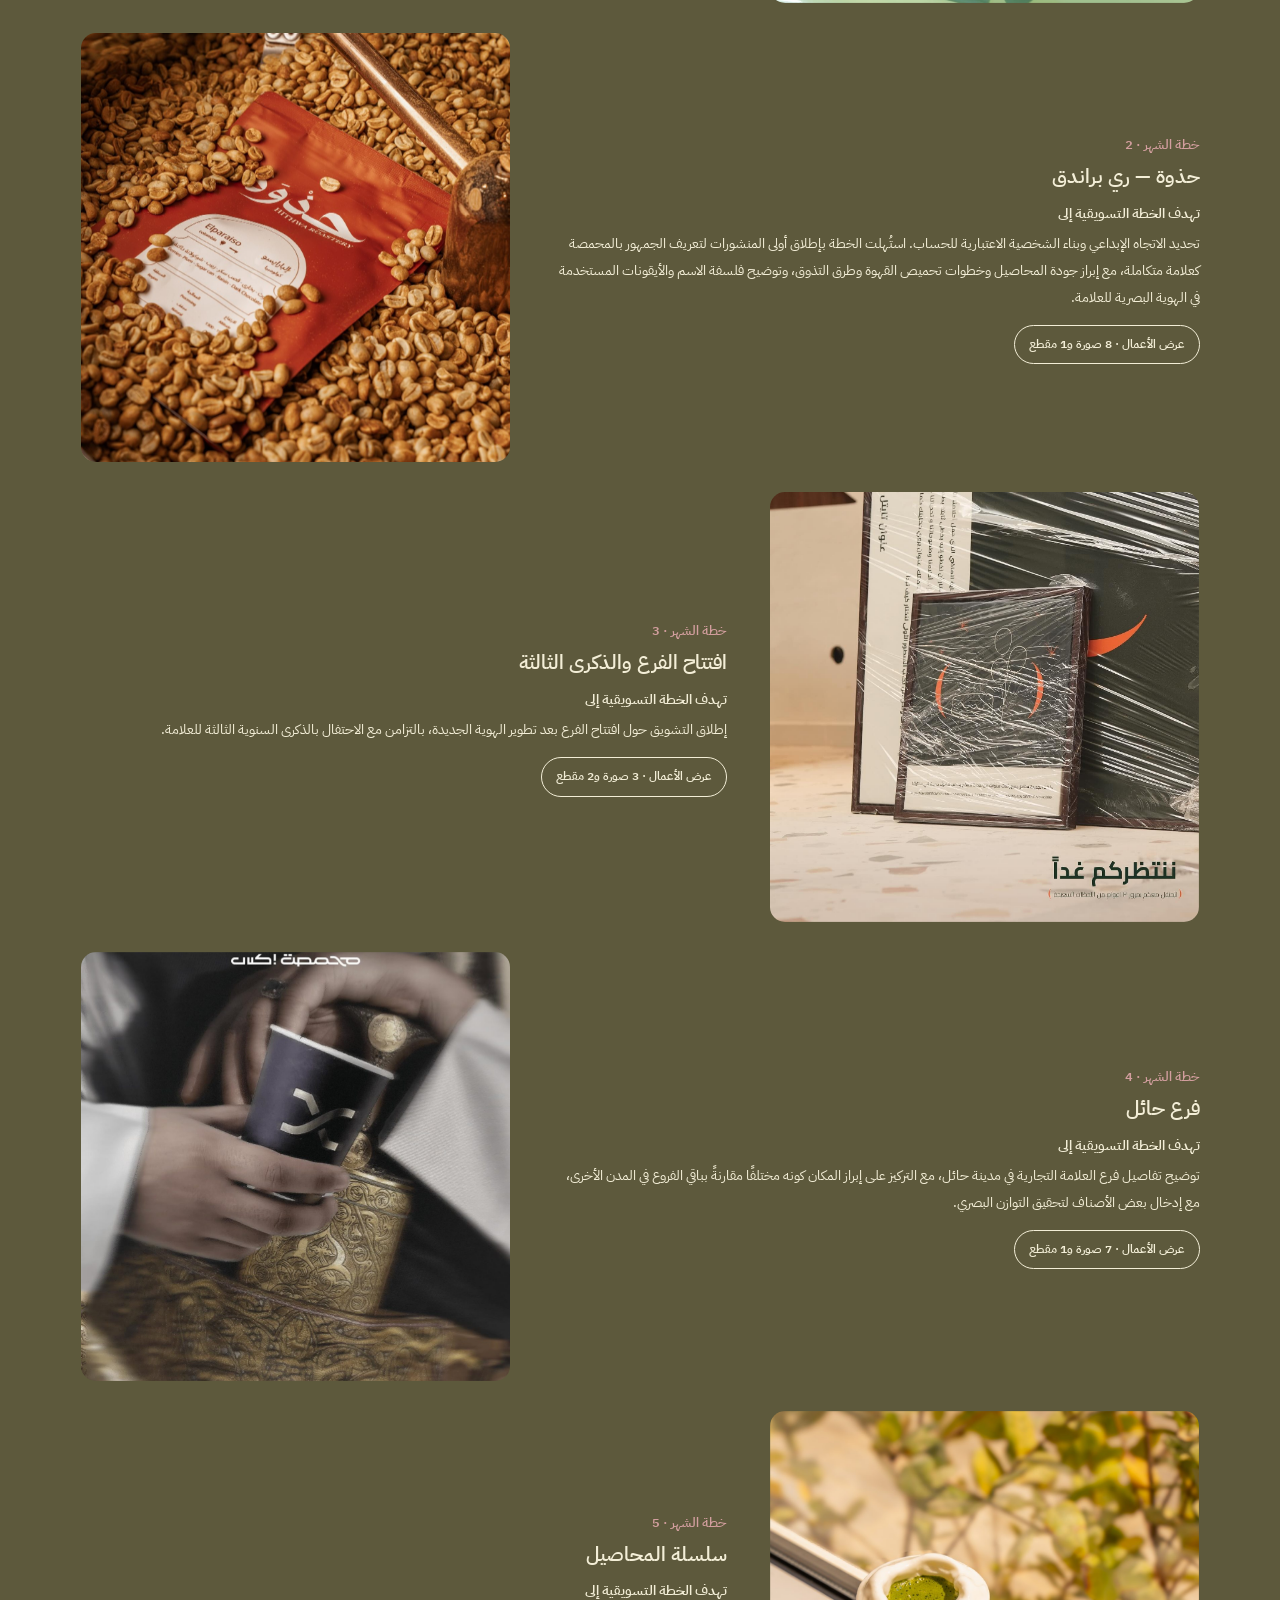
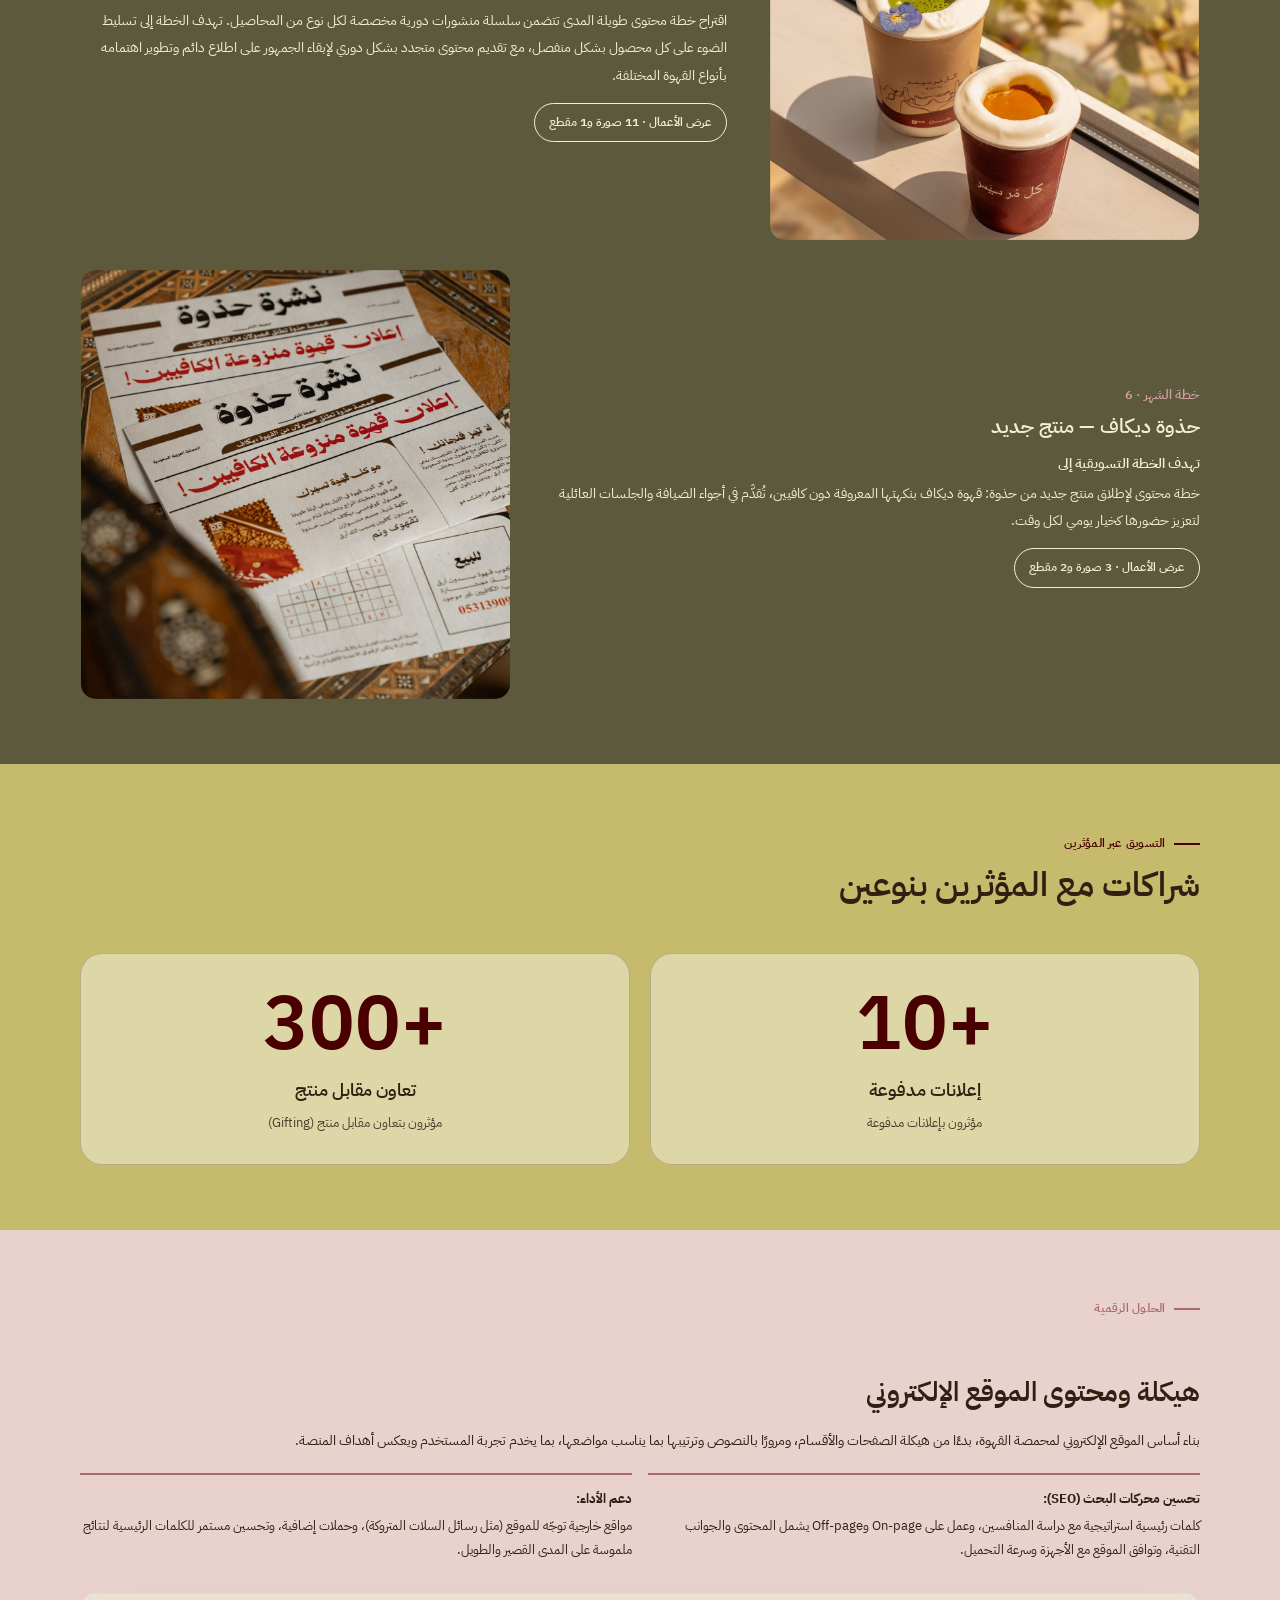
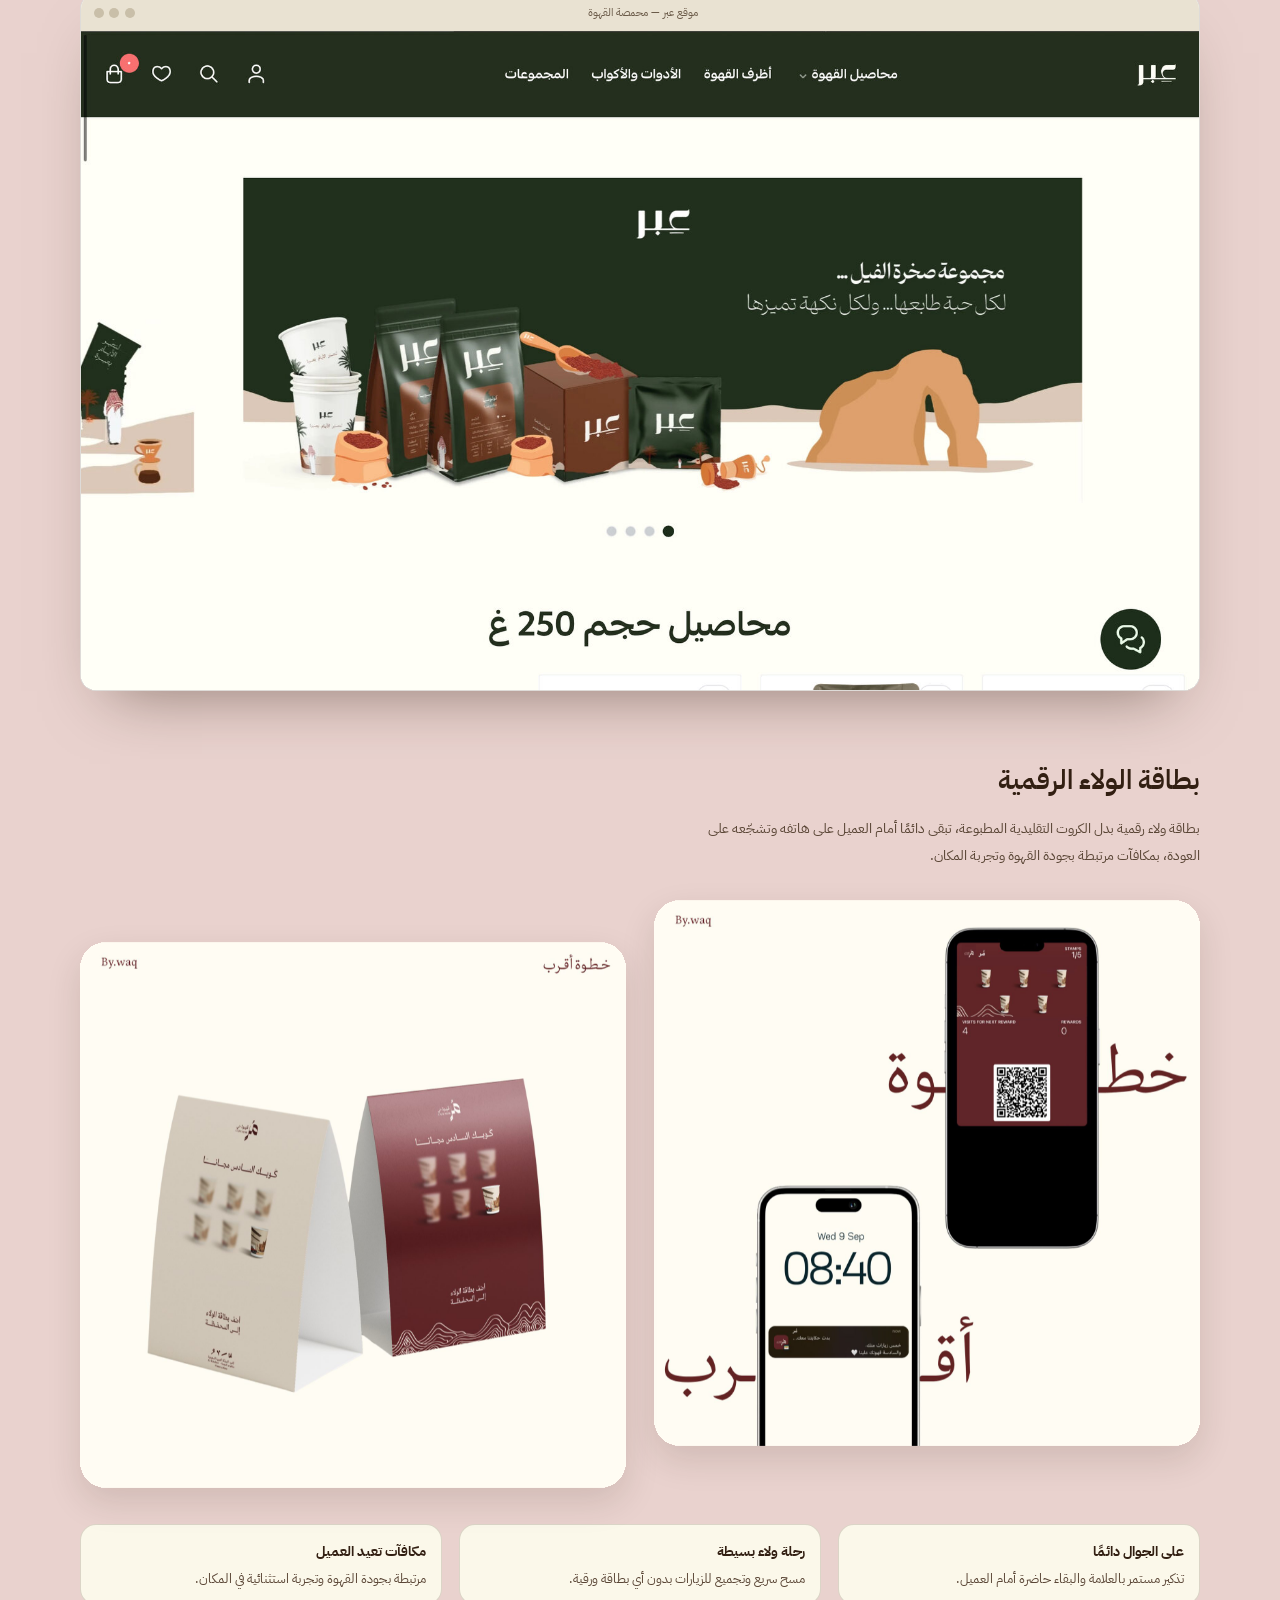
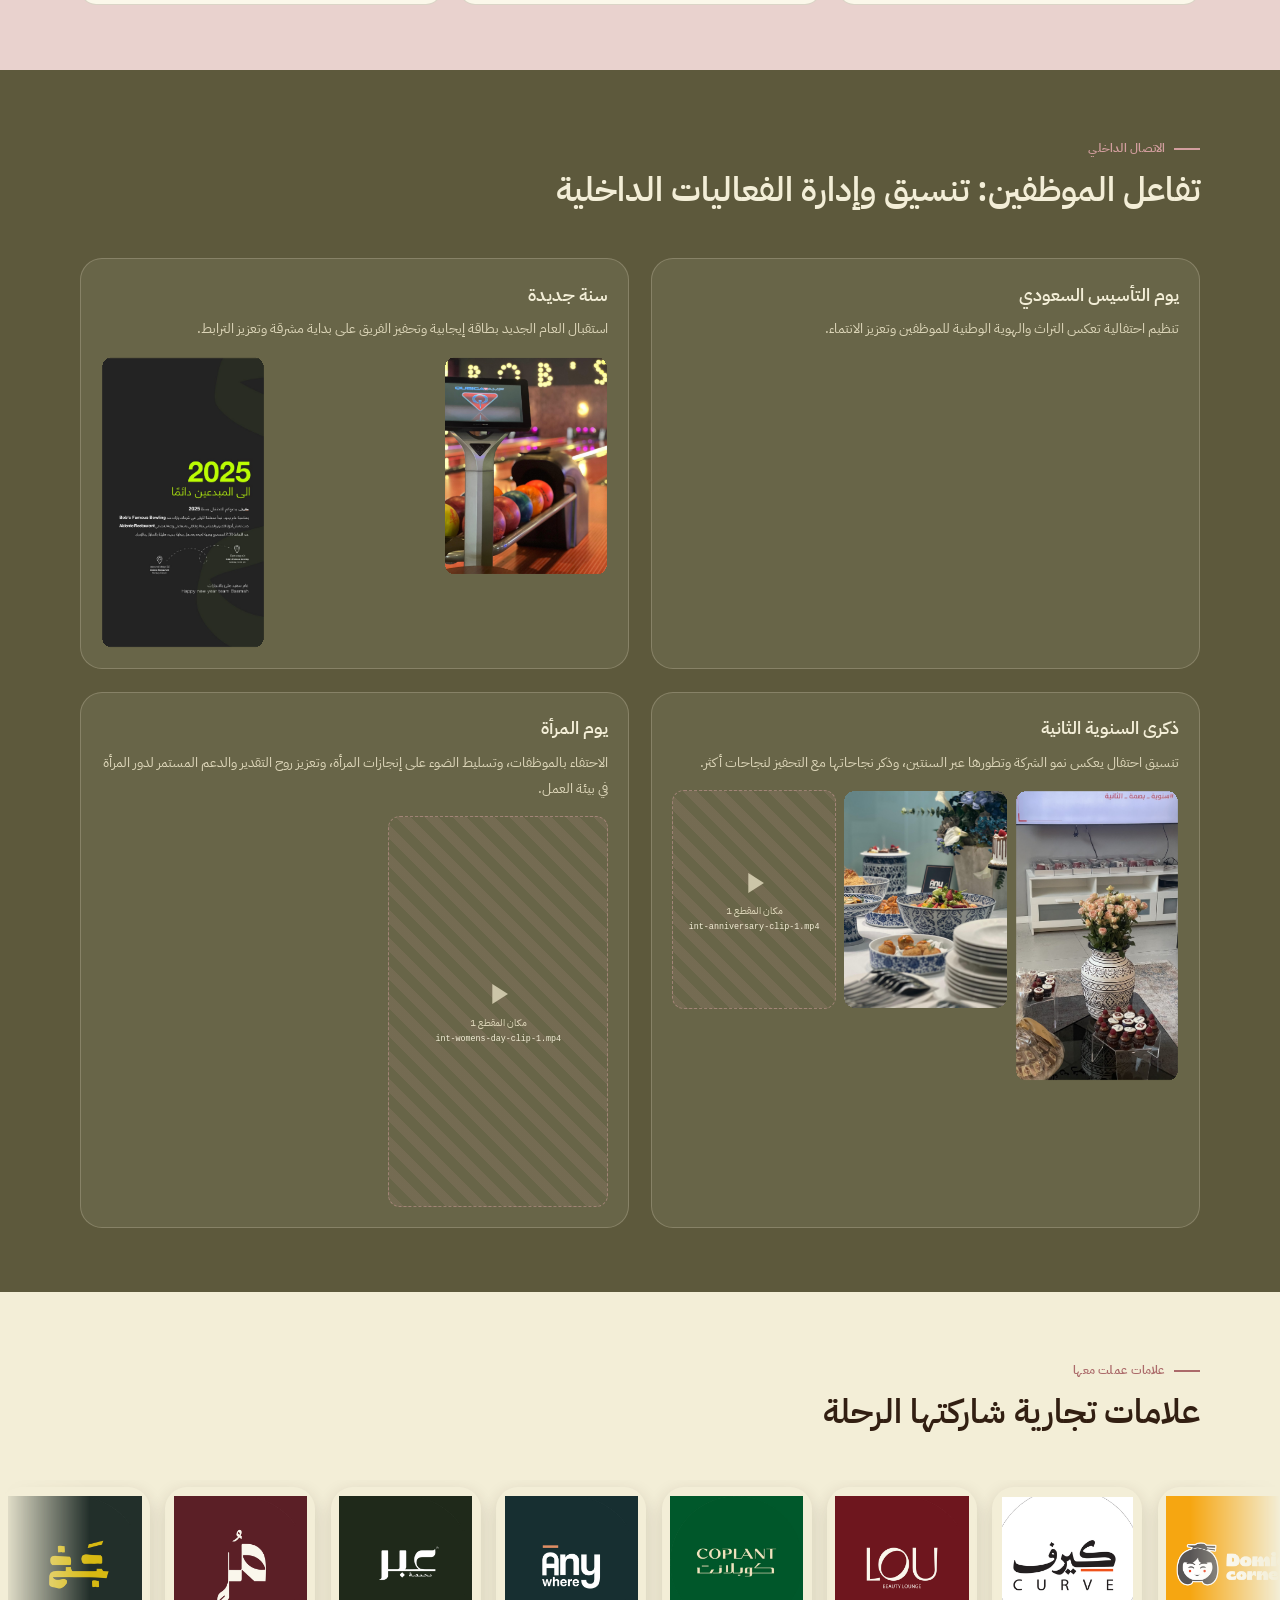
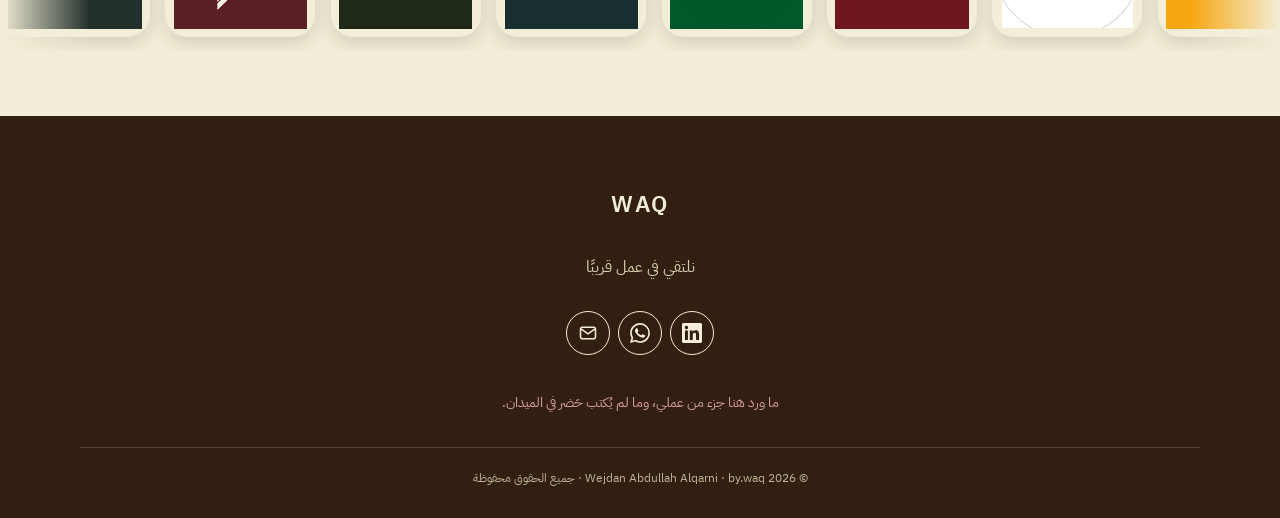
==== commit 016f1f3a: "Update index.html" ====
--- a/index.html
+++ b/index.html
@@ -10,7 +10,7 @@
 <link rel="preconnect" href="https://fonts.googleapis.com">
 <link rel="preconnect" href="https://fonts.gstatic.com" crossorigin>
 <link href="https://fonts.googleapis.com/css2?family=IBM+Plex+Sans+Arabic:wght@300;400;500;600;700&display=swap" rel="stylesheet">
-<link rel="stylesheet" href="style.css?v=13">
+<link rel="stylesheet" href="style.css?v=20">
 <script>
   (function () {
     var d = document.documentElement; d.classList.add('js');
--- a/style.css
+++ b/style.css
@@ -556,7 +556,7 @@
 .gallery .slot.clip video, .gallery .slot.clip iframe { object-fit: contain; }
 @media (max-width: 700px) { .gallery.mosaic { gap: .45rem; } }
 
-.wr-view::after { content: "اضغطي للتكبير"; position: absolute; inset-block-end: .7rem; inset-inline-start: .7rem; padding: .25rem .8rem; border-radius: 999px; font-size: .78rem;
+.wr-view::after { content: "عرض الصورة"; position: absolute; inset-block-end: .7rem; inset-inline-start: .7rem; padding: .25rem .8rem; border-radius: 999px; font-size: .78rem;
   background: rgba(20, 12, 6, .6); color: #F3EED7; border: 1px solid rgba(243, 238, 215, .3); pointer-events: none; backdrop-filter: blur(4px); }
 
 /* ---------- الجوال بنفس ترتيب الآيباد: أعمدة مضغوطة بدل التكديس ---------- */
